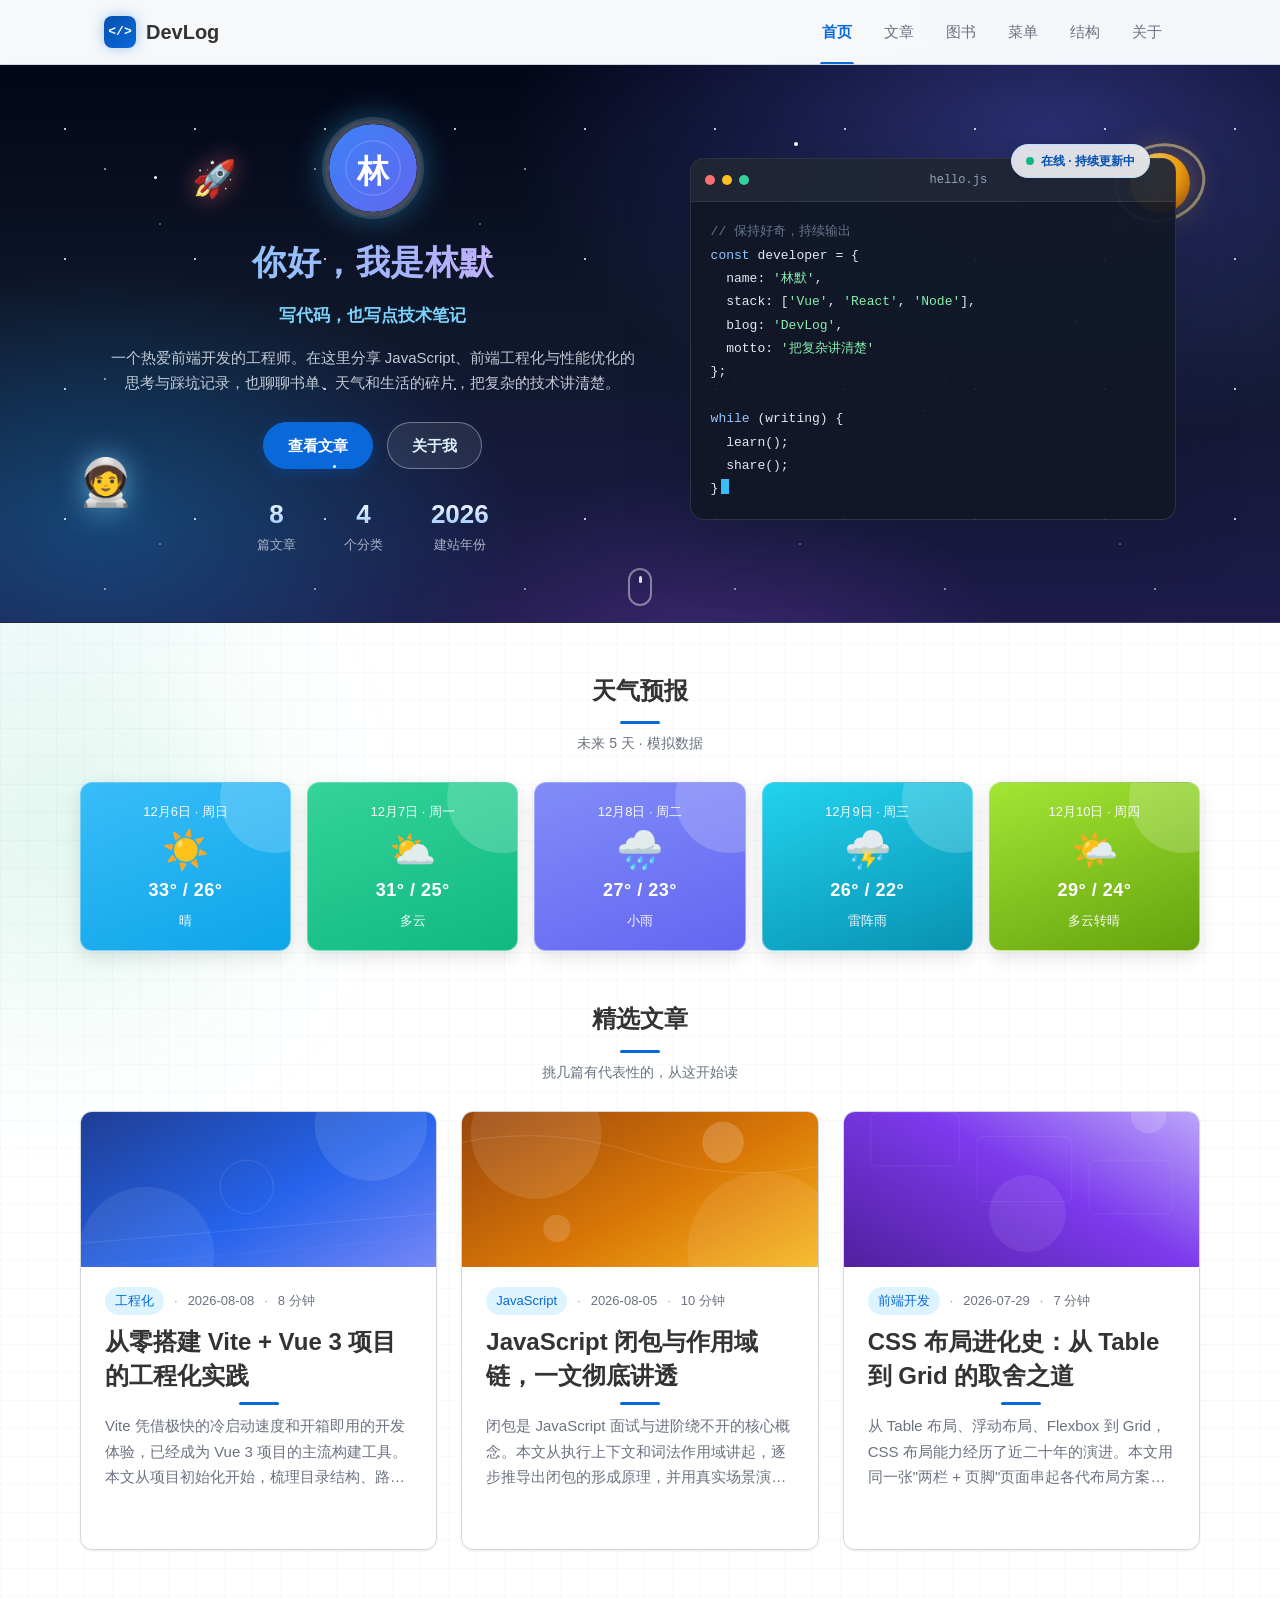
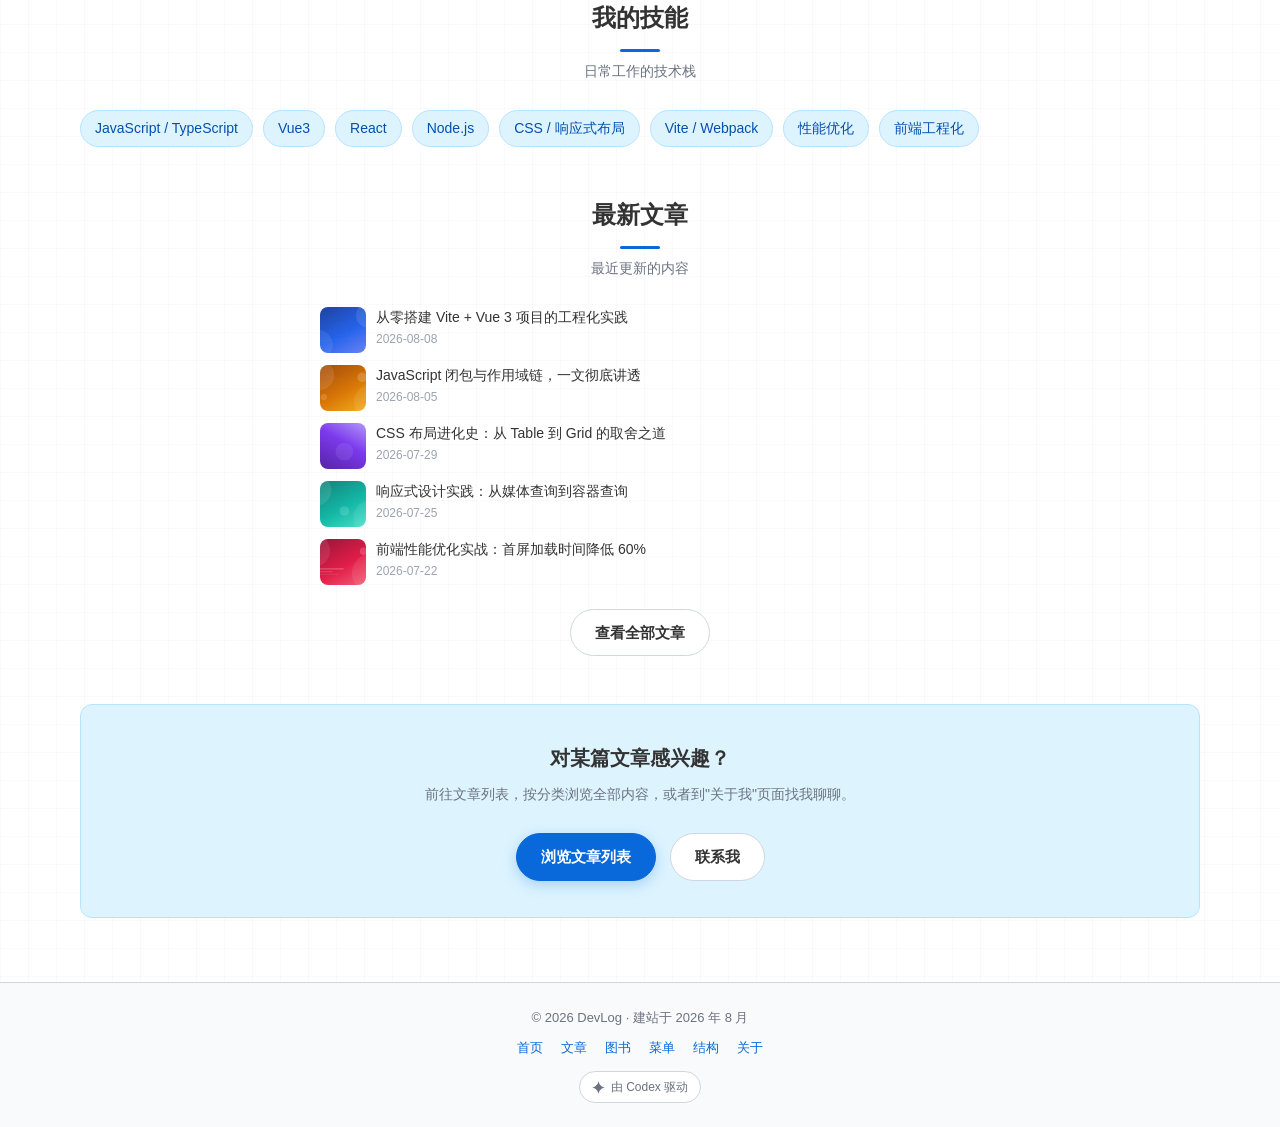
==== index.html @ 8bc0ef76 "feat: Hero 深空航天主题，新增阅读进度条" ====
<!DOCTYPE html>
<html lang="zh-CN">
<head>
  <meta charset="UTF-8">
  <meta name="viewport" content="width=device-width, initial-scale=1.0">
  <meta name="description" content="DevLog 个人技术博客：写代码，也写点技术笔记。">
  <title>DevLog - 个人技术博客</title>
  <link rel="icon" type="image/svg+xml" href="images/favicon.svg">
  <link rel="stylesheet" href="css/style.css">
</head>
<body data-page="home">

  <header class="site-header">
    <div class="container header-inner">
      <a class="logo" href="index.html">
        <span class="logo-mark">&lt;/&gt;</span>
        <span class="logo-name">DevLog</span>
      </a>
      <nav class="main-nav" aria-label="主导航">
        <a href="index.html" class="nav-link active">首页</a>
        <a href="articles.html" class="nav-link">文章</a>
        <a href="books.html" class="nav-link">图书</a>
        <a href="menu.html" class="nav-link">菜单</a>
        <a href="structure.html" class="nav-link">结构</a>
        <a href="about.html" class="nav-link">关于</a>
      </nav>
    </div>
  </header>

  <main>
    <!-- Hero -->
    <section class="hero">
      <div class="hero-space" aria-hidden="true">
        <span class="star s1"></span>
        <span class="star s2"></span>
        <span class="star s3"></span>
        <span class="star s4"></span>
        <span class="star s5"></span>
        <span class="star s6"></span>
        <span class="planet"><i class="planet-ring"></i></span>
        <span class="astro">🧑‍🚀</span>
        <span class="rocket">🚀</span>
      </div>
      <div class="container hero-inner">
        <div class="hero-text">
          <img class="hero-avatar" src="images/avatar.svg" alt="林默的头像">
          <h1>你好，我是林默</h1>
          <p class="hero-lead">写代码，也写点技术笔记</p>
          <p class="hero-desc">一个热爱前端开发的工程师。在这里分享 JavaScript、前端工程化与性能优化的思考与踩坑记录，也聊聊书单、天气和生活的碎片，把复杂的技术讲清楚。</p>
          <div class="hero-actions">
            <a class="btn btn-primary" href="articles.html">查看文章</a>
            <a class="btn btn-ghost" href="about.html">关于我</a>
          </div>
          <div class="hero-stats">
            <div class="hero-stat"><b id="stat-posts">6</b><span>篇文章</span></div>
            <div class="hero-stat"><b id="stat-cats">4</b><span>个分类</span></div>
            <div class="hero-stat"><b>2026</b><span>建站年份</span></div>
          </div>
        </div>
        <div class="hero-visual" aria-hidden="true">
          <div class="code-window">
            <div class="code-window-bar">
              <span class="dot-red"></span>
              <span class="dot-yellow"></span>
              <span class="dot-green"></span>
              <em>hello.js</em>
            </div>
            <pre class="code-window-body"><code><span class="c-comment">// 保持好奇，持续输出</span>
<span class="c-keyword">const</span> developer = {
  name: <span class="c-string">'林默'</span>,
  stack: [<span class="c-string">'Vue'</span>, <span class="c-string">'React'</span>, <span class="c-string">'Node'</span>],
  blog: <span class="c-string">'DevLog'</span>,
  motto: <span class="c-string">'把复杂讲清楚'</span>
};

<span class="c-keyword">while</span> (writing) {
  learn();
  share();
}<span class="cursor"></span></code></pre>
          </div>
          <span class="hero-chip"><i class="pulse-dot"></i>在线 · 持续更新中</span>
        </div>
      </div>
      <a class="hero-scroll" href="#weather" aria-label="向下滚动">
        <span class="mouse"><i></i></span>
      </a>
    </section>

    <div class="container home-main">
      <!-- 天气预报 -->
      <section class="home-section weather-section" id="weather" data-reveal>
        <div class="home-section-head">
          <h2>天气预报</h2>
          <p class="sub">未来 5 天 · 模拟数据</p>
        </div>
        <div id="weather-list" class="weather-grid"></div>
      </section>

      <!-- 精选文章 -->
      <section class="home-section" data-reveal>
        <div class="home-section-head">
          <h2>精选文章</h2>
          <p class="sub">挑几篇有代表性的，从这开始读</p>
        </div>
        <div id="featured-list" class="featured-grid"></div>
      </section>

      <!-- 技能 -->
      <section class="home-section" data-reveal>
        <div class="home-section-head">
          <h2>我的技能</h2>
          <p class="sub">日常工作的技术栈</p>
        </div>
        <div class="skill-tags">
          <span class="skill-tag">JavaScript / TypeScript</span>
          <span class="skill-tag">Vue3</span>
          <span class="skill-tag">React</span>
          <span class="skill-tag">Node.js</span>
          <span class="skill-tag">CSS / 响应式布局</span>
          <span class="skill-tag">Vite / Webpack</span>
          <span class="skill-tag">性能优化</span>
          <span class="skill-tag">前端工程化</span>
        </div>
      </section>

      <!-- 最新文章 -->
      <section class="home-section" data-reveal>
        <div class="home-section-head">
          <h2>最新文章</h2>
          <p class="sub">最近更新的内容</p>
        </div>
        <ul id="latest-list" class="recent-list home-latest"></ul>
        <div class="section-more">
          <a class="btn btn-ghost" href="articles.html">查看全部文章</a>
        </div>
      </section>

      <!-- CTA -->
      <section class="cta-banner" data-reveal>
        <h3>对某篇文章感兴趣？</h3>
        <p>前往文章列表，按分类浏览全部内容，或者到"关于我"页面找我聊聊。</p>
        <div class="hero-actions">
          <a class="btn btn-primary" href="articles.html">浏览文章列表</a>
          <a class="btn btn-ghost" href="about.html">联系我</a>
        </div>
      </section>
    </div>
  </main>

  <footer class="site-footer">
    <div class="container">
      <p class="footer-info">© 2026 DevLog · 建站于 2026 年 8 月</p>
      <p class="footer-links">
        <a href="index.html">首页</a>
        <a href="articles.html">文章</a>
        <a href="books.html">图书</a>
        <a href="menu.html">菜单</a>
        <a href="structure.html">结构</a>
        <a href="about.html">关于</a>
      </p>
      <a class="codex-badge" href="https://openai.com/codex/" target="_blank" rel="noopener" aria-label="由 Codex 驱动">
        <svg viewBox="0 0 24 24" fill="currentColor" aria-hidden="true">
          <path d="M12 0C12.9 6.4 17.6 11.1 24 12 17.6 12.9 12.9 17.6 12 24 11.1 17.6 6.4 12.9 0 12 6.4 11.1 11.1 6.4 12 0Z"/>
        </svg>
        <span>由 Codex 驱动</span>
      </a>
    </div>
  </footer>

  <button id="back-to-top" class="back-to-top" type="button" aria-label="返回顶部" title="返回顶部">
    <svg viewBox="0 0 24 24" aria-hidden="true"><path d="M12 19V5M5 12l7-7 7 7"/></svg>
  </button>

  <script src="js/main.js"></script>
</body>
</html>
---- css/style.css ----
/* ============================================================
   DevLog - 个人技术博客样式表
   风格：简洁、专业、阅读舒适
   配色：白底 #ffffff / 主文字 #333333 / 强调柔和蓝 #0969da（GitHub 风格）
   适配：桌面双栏（7:3），移动端单栏（侧边栏下移）
   ============================================================ */

:root {
  --bg: #ffffff;
  --text: #333333;
  --text-muted: #6b7280;
  --text-light: #9ca3af;
  --accent: #0969da;
  --accent-dark: #0550ae;
  --accent-soft: #ddf4ff;
  --accent-soft-border: #b6e3ff;
  --card-bg: #f9fafb;
  --border: #d0d7de;
  --code-bg: #1f2937;
  --code-text: #e5e7eb;
  --radius: 12px;
  --radius-sm: 8px;
  --header-h: 64px;
  --shadow: 0 1px 3px rgba(17, 24, 39, 0.06), 0 1px 2px rgba(17, 24, 39, 0.04);
  --shadow-hover: 0 10px 24px rgba(17, 24, 39, 0.10);
  --font-stack: -apple-system, BlinkMacSystemFont, "Segoe UI", "PingFang SC",
    "Hiragino Sans GB", "Microsoft YaHei", "Helvetica Neue", Arial, sans-serif;
  --container-w: 1120px;
  --line-height: 1.7;
}

* {
  margin: 0;
  padding: 0;
  box-sizing: border-box;
}

html {
  scroll-behavior: smooth;
  scroll-padding-top: calc(var(--header-h) + 12px);
  -webkit-text-size-adjust: 100%;
}

body {
  padding-top: var(--header-h);
  font-family: var(--font-stack);
  background-color: var(--bg);
  background-image:
    linear-gradient(rgba(148, 163, 184, 0.055) 1px, transparent 1px),
    linear-gradient(90deg, rgba(148, 163, 184, 0.055) 1px, transparent 1px),
    radial-gradient(1100px 520px at 88% -8%, rgba(59, 130, 246, 0.10), transparent 60%),
    radial-gradient(900px 460px at -8% 18%, rgba(14, 165, 233, 0.08), transparent 55%),
    radial-gradient(700px 400px at 50% 110%, rgba(16, 185, 129, 0.06), transparent 60%);
  background-size: 28px 28px, 28px 28px, auto, auto, auto;
  color: var(--text);
  line-height: var(--line-height);
  font-size: 16px;
  -webkit-font-smoothing: antialiased;
}

::selection {
  background: rgba(9, 105, 218, 0.18);
}

img {
  max-width: 100%;
  display: block;
}

a {
  color: var(--accent);
  text-decoration: none;
  transition: color 0.2s ease;
}

a:hover {
  color: var(--accent-dark);
}

.container {
  max-width: var(--container-w);
  margin: 0 auto;
  padding: 0 24px;
}

/* ---------------- 顶部导航 ---------------- */

.site-header {
  position: fixed;
  top: 0;
  left: 0;
  right: 0;
  width: 100%;
  z-index: 50;
  background: rgba(246, 248, 250, 0.92);
  backdrop-filter: blur(8px);
  border-bottom: 1px solid var(--border);
  transition: box-shadow 0.2s ease;
}

.site-header.scrolled {
  box-shadow: 0 2px 10px rgba(17, 24, 39, 0.08);
}

.header-inner {
  display: flex;
  align-items: center;
  justify-content: space-between;
  height: 64px;
}

.logo {
  display: inline-flex;
  align-items: center;
  gap: 10px;
  color: var(--text);
  font-weight: 700;
  font-size: 20px;
}

.logo:hover {
  color: var(--text);
}

.logo-mark {
  display: inline-flex;
  align-items: center;
  justify-content: center;
  width: 32px;
  height: 32px;
  border-radius: 8px;
  background: linear-gradient(135deg, #0550ae, var(--accent));
  box-shadow: 0 0 14px rgba(9, 105, 218, 0.35);
  color: #fff;
  font-family: ui-monospace, SFMono-Regular, Consolas, monospace;
  font-size: 13px;
}

.main-nav {
  display: flex;
  align-self: stretch;
  align-items: stretch;
  gap: 4px;
}

.nav-link {
  position: relative;
  display: inline-flex;
  align-items: center;
  padding: 0 14px;
  color: var(--text-muted);
  font-size: 15px;
  font-weight: 500;
}

.nav-link::after {
  content: "";
  position: absolute;
  left: 12px;
  right: 12px;
  bottom: 0;
  height: 2px;
  border-radius: 2px 2px 0 0;
  background: transparent;
  transform: scaleX(0);
  transition: transform 0.25s ease, background 0.2s ease;
}

.nav-link:hover {
  color: var(--accent);
}

.nav-link:hover::after {
  background: var(--accent-soft-border);
  transform: scaleX(1);
}

.nav-link.active {
  color: var(--accent);
  font-weight: 600;
}

.nav-link.active::after {
  background: var(--accent);
  transform: scaleX(1);
}

/* ---------------- 页面主体：双栏布局 ---------------- */

.page-layout {
  display: grid;
  grid-template-columns: minmax(0, 7fr) minmax(0, 3fr);
  gap: 36px;
  padding-top: 36px;
  padding-bottom: 64px;
  align-items: start;
}

.content-main {
  min-width: 0;
}

.sidebar {
  display: flex;
  flex-direction: column;
  gap: 20px;
  position: sticky;
  top: 88px;
}

.page-heading {
  margin-bottom: 24px;
}

.page-heading h1 {
  font-size: 28px;
  font-weight: 700;
  letter-spacing: 0.5px;
}

.page-subtitle {
  margin-top: 6px;
  color: var(--text-muted);
  font-size: 15px;
}

/* ---------------- 文章卡片 ---------------- */

.post-list {
  display: grid;
  grid-template-columns: repeat(2, minmax(0, 1fr));
  gap: 24px;
  align-items: stretch;
}

.post-card {
  position: relative;
  display: flex;
  flex-direction: column;
  background: var(--card-bg);
  border: 1px solid var(--border);
  border-radius: var(--radius);
  overflow: hidden;
  box-shadow: var(--shadow);
  transition: transform 0.3s ease, box-shadow 0.3s ease, border-color 0.3s ease;
}

.post-card:hover {
  transform: translateY(-5px);
  box-shadow: var(--shadow-hover);
  border-color: var(--accent-soft-border);
}

.card-cover {
  display: block;
  aspect-ratio: 16 / 7;
  overflow: hidden;
  background: var(--accent-soft);
}

.card-cover img {
  width: 100%;
  height: 100%;
  object-fit: cover;
  transition: transform 0.35s ease;
}

.post-card:hover .card-cover img {
  transform: scale(1.03);
}

.card-body {
  flex: 1;
  padding: 20px 24px 24px;
}

.card-meta {
  display: flex;
  align-items: center;
  flex-wrap: wrap;
  gap: 10px;
  margin-bottom: 10px;
  font-size: 13px;
  color: var(--text-muted);
}

.tag {
  display: inline-block;
  padding: 3px 10px;
  border-radius: 999px;
  background: var(--accent-soft);
  color: var(--accent);
  font-size: 13px;
  font-weight: 500;
  transition: background 0.2s ease;
}

a.tag:hover {
  background: var(--accent-soft-border);
  color: var(--accent-dark);
}

.card-meta time::before {
  content: "·";
  margin-right: 10px;
  color: var(--text-light);
}

.card-meta .read-time::before {
  content: "·";
  margin-right: 10px;
  color: var(--text-light);
}

.card-title {
  font-size: 20px;
  font-weight: 700;
  line-height: 1.4;
  margin-bottom: 8px;
}

.card-title a {
  color: var(--text);
}

.card-title a:hover {
  color: var(--accent);
}

.card-summary {
  color: var(--text-muted);
  font-size: 15px;
  line-height: 1.7;
  display: -webkit-box;
  -webkit-line-clamp: 3;
  -webkit-box-orient: vertical;
  overflow: hidden;
}

.card-more {
  display: inline-block;
  margin-top: 12px;
  font-size: 13px;
  font-weight: 600;
  color: var(--accent);
  opacity: 0;
  transform: translateY(4px);
  transition: opacity 0.25s ease, transform 0.25s ease;
}

.post-card:hover .card-more {
  opacity: 1;
  transform: none;
}

.list-empty {
  padding: 48px 24px;
  text-align: center;
  color: var(--text-muted);
  background: var(--card-bg);
  border: 1px dashed var(--border);
  border-radius: var(--radius);
}

/* ---------------- 侧边栏组件 ---------------- */

.widget {
  background: var(--card-bg);
  border: 1px solid var(--border);
  border-radius: var(--radius);
  padding: 20px;
}

.widget-title {
  font-size: 15px;
  font-weight: 700;
  margin-bottom: 14px;
  padding-bottom: 10px;
  border-bottom: 1px solid var(--border);
}

.profile-card {
  text-align: center;
}

.avatar {
  width: 76px;
  height: 76px;
  margin: 0 auto 12px;
  border-radius: 50%;
  border: 3px solid #fff;
  box-shadow: 0 0 0 3px #fff, 0 0 18px rgba(9, 105, 218, 0.35);
}

.profile-name {
  font-size: 17px;
  font-weight: 700;
}

.profile-bio {
  margin-top: 6px;
  font-size: 13px;
  color: var(--text-muted);
  line-height: 1.6;
}

.profile-links {
  margin-top: 14px;
  display: flex;
  justify-content: center;
  gap: 14px;
  font-size: 13px;
  font-weight: 500;
}

.category-list {
  list-style: none;
  display: flex;
  flex-direction: column;
  gap: 2px;
}

.category-list li a {
  display: flex;
  align-items: center;
  justify-content: space-between;
  padding: 7px 10px;
  border-radius: var(--radius-sm);
  color: var(--text-muted);
  font-size: 14px;
  transition: background 0.15s ease, color 0.15s ease;
}

.category-list li a:hover {
  background: #fff;
  color: var(--accent);
}

.category-list li a.active {
  background: var(--accent-soft);
  color: var(--accent);
  font-weight: 600;
}

.category-list .count {
  font-size: 12px;
  color: var(--text-light);
  background: #fff;
  border-radius: 999px;
  padding: 1px 8px;
}

.recent-list {
  list-style: none;
  display: flex;
  flex-direction: column;
  gap: 12px;
}

.recent-list a {
  display: flex;
  gap: 10px;
  align-items: flex-start;
  color: var(--text);
  font-size: 14px;
  line-height: 1.5;
}

.recent-list a:hover {
  color: var(--accent);
}

.recent-thumb {
  flex: none;
  width: 46px;
  height: 46px;
  border-radius: var(--radius-sm);
  object-fit: cover;
}

.recent-title {
  display: -webkit-box;
  -webkit-line-clamp: 2;
  -webkit-box-orient: vertical;
  overflow: hidden;
}

.recent-date {
  display: block;
  margin-top: 2px;
  font-size: 12px;
  color: var(--text-light);
}

/* ---------------- 文章详情页 ---------------- */

.article-card {
  background: var(--card-bg);
  border: 1px solid var(--border);
  border-radius: var(--radius);
  padding: 32px 36px 28px;
  box-shadow: var(--shadow);
}

.article-header {
  margin-bottom: 24px;
}

.article-header h1 {
  font-size: 28px;
  font-weight: 700;
  line-height: 1.35;
  margin: 14px 0 12px;
}

.article-meta {
  display: flex;
  align-items: center;
  flex-wrap: wrap;
  gap: 12px;
  color: var(--text-muted);
  font-size: 14px;
}

.author-line {
  display: inline-flex;
  align-items: center;
  gap: 8px;
}

.author-line img {
  width: 26px;
  height: 26px;
  border-radius: 50%;
}

.article-meta time::before,
.read-time::before {
  content: "·";
  margin-right: 12px;
  color: var(--text-light);
}

.article-cover {
  aspect-ratio: 16 / 8;
  border-radius: var(--radius-sm);
  overflow: hidden;
  margin-bottom: 24px;
}

.article-cover img {
  width: 100%;
  height: 100%;
  object-fit: cover;
}

.article-body {
  font-size: 16px;
  line-height: var(--line-height);
}

.article-body h2 {
  font-size: 21px;
  font-weight: 700;
  margin: 32px 0 14px;
  padding-left: 12px;
  border-left: 4px solid var(--accent);
  line-height: 1.4;
}

.article-body h3 {
  font-size: 18px;
  font-weight: 700;
  margin: 26px 0 12px;
}

.article-body p {
  margin: 14px 0;
  color: #3f3f46;
}

.article-body ul,
.article-body ol {
  margin: 14px 0 14px 24px;
}

.article-body li {
  margin: 6px 0;
}

.article-body blockquote {
  margin: 20px 0;
  padding: 14px 18px;
  border-left: 4px solid var(--accent);
  background: var(--accent-soft);
  color: #374151;
  border-radius: 0 var(--radius-sm) var(--radius-sm) 0;
}

.article-body blockquote p {
  margin: 0;
}

.article-body strong {
  font-weight: 700;
}

.article-body a {
  border-bottom: 1px dashed var(--accent);
}

/* 项目结构页：目录树与表格 */

.doc-tree {
  list-style: none;
  font-family: ui-monospace, SFMono-Regular, Consolas, "Courier New", monospace;
  font-size: 14px;
  line-height: 1.9;
  margin: 16px 0;
  padding: 18px 20px;
  background: #fff;
  border: 1px solid var(--border);
  border-radius: var(--radius-sm);
  overflow-x: auto;
}

.doc-tree ul {
  list-style: none;
  margin: 0 0 0 18px;
  padding: 0 0 0 16px;
  border-left: 1px dashed var(--border);
}

.doc-tree li {
  padding: 2px 0;
  white-space: nowrap;
}

.doc-tree .tree-icon {
  margin-right: 6px;
}

.doc-tree .note {
  color: var(--text-light);
  font-size: 12px;
  margin-left: 8px;
  font-family: var(--font-stack);
  white-space: normal;
}

.doc-table {
  width: 100%;
  border-collapse: collapse;
  margin: 14px 0 24px;
  font-size: 14px;
}

.doc-table th {
  text-align: left;
  padding: 8px 12px;
  background: var(--accent-soft);
  color: var(--accent-dark);
  font-weight: 600;
  border: 1px solid var(--border);
}

.doc-table td {
  padding: 8px 12px;
  border: 1px solid var(--border);
  vertical-align: top;
  color: #3f3f46;
}

.doc-table tr:nth-child(even) td {
  background: var(--card-bg);
}

.doc-table code {
  font-family: ui-monospace, SFMono-Regular, Consolas, monospace;
  background: #f3f4f6;
  padding: 1px 6px;
  border-radius: 4px;
  font-size: 13px;
}

/* 代码块 */

.code-block {
  margin: 20px 0;
  border-radius: var(--radius-sm);
  overflow: hidden;
  background: var(--code-bg);
  box-shadow: var(--shadow);
}

.code-header {
  display: flex;
  align-items: center;
  justify-content: space-between;
  padding: 8px 14px;
  background: #111827;
  border-bottom: 1px solid #374151;
  font-size: 12px;
  color: #9ca3af;
}

.code-lang {
  font-family: ui-monospace, SFMono-Regular, Consolas, monospace;
  text-transform: uppercase;
  letter-spacing: 0.5px;
}

.copy-btn {
  border: 1px solid #4b5563;
  background: transparent;
  color: #d1d5db;
  border-radius: 6px;
  padding: 3px 10px;
  font-size: 12px;
  cursor: pointer;
  transition: background 0.15s ease, color 0.15s ease;
}

.copy-btn:hover {
  background: #374151;
  color: #fff;
}

.copy-btn.copied {
  border-color: #10b981;
  color: #10b981;
}

.code-block pre {
  padding: 16px 18px;
  overflow-x: auto;
  font-size: 14px;
  line-height: 1.6;
}

.code-block code {
  font-family: ui-monospace, SFMono-Regular, Consolas, "Courier New", monospace;
  color: var(--code-text);
  white-space: pre;
}

.content-img {
  margin: 24px 0;
}

.content-img img {
  border-radius: var(--radius-sm);
  border: 1px solid var(--border);
}

.content-img figcaption {
  margin-top: 8px;
  text-align: center;
  font-size: 13px;
  color: var(--text-muted);
}

/* 上一篇 / 下一篇 */

.post-nav {
  margin-top: 28px;
  display: grid;
  grid-template-columns: 1fr 1fr;
  gap: 16px;
}

.post-nav a {
  background: var(--card-bg);
  border: 1px solid var(--border);
  border-radius: var(--radius);
  padding: 14px 18px;
  transition: border-color 0.2s ease, box-shadow 0.2s ease;
}

.post-nav a:hover {
  border-color: var(--accent);
  box-shadow: var(--shadow);
}

.post-nav .nav-label {
  display: block;
  font-size: 12px;
  color: var(--text-light);
  margin-bottom: 4px;
}

.post-nav .nav-title {
  font-size: 14px;
  font-weight: 600;
  color: var(--text);
  line-height: 1.4;
}

.post-nav a:hover .nav-title {
  color: var(--accent);
}

.post-nav .next {
  text-align: right;
}

.article-error {
  text-align: center;
  padding: 80px 20px;
}

.article-error h1 {
  font-size: 26px;
  margin-bottom: 12px;
}

/* ---------------- 关于我 ---------------- */

.about-page {
  padding-top: 40px;
  padding-bottom: 64px;
}

.about-card {
  max-width: 760px;
  margin: 0 auto;
  background: var(--card-bg);
  border: 1px solid var(--border);
  border-radius: var(--radius);
  padding: 44px 48px;
  box-shadow: var(--shadow);
  text-align: center;
}

.about-avatar {
  width: 120px;
  height: 120px;
  margin: 0 auto 18px;
  border-radius: 50%;
  border: 4px solid #fff;
  box-shadow: var(--shadow);
}

.about-name {
  font-size: 28px;
  font-weight: 700;
}

.about-en {
  font-size: 16px;
  color: var(--text-muted);
  font-weight: 400;
}

.about-role {
  margin-top: 6px;
  color: var(--accent);
  font-size: 15px;
  font-weight: 500;
}

.about-intro {
  margin-top: 26px;
  text-align: left;
  color: #3f3f46;
}

.about-intro p {
  margin: 14px 0;
}

.about-section {
  margin-top: 32px;
  text-align: left;
}

.about-section h2 {
  font-size: 18px;
  font-weight: 700;
  margin-bottom: 14px;
  padding-bottom: 10px;
  border-bottom: 1px solid var(--border);
}

.skill-tags {
  display: flex;
  flex-wrap: wrap;
  gap: 10px;
}

.skill-tag {
  display: inline-block;
  padding: 6px 14px;
  border-radius: 999px;
  background: var(--accent-soft);
  border: 1px solid var(--accent-soft-border);
  color: var(--accent-dark);
  font-size: 14px;
  font-weight: 500;
}

.contact-list {
  list-style: none;
  display: grid;
  grid-template-columns: 1fr 1fr;
  gap: 10px;
}

.contact-list li {
  display: flex;
  align-items: center;
  gap: 10px;
  padding: 10px 14px;
  background: #fff;
  border: 1px solid var(--border);
  border-radius: var(--radius-sm);
  font-size: 14px;
}

.contact-list a {
  color: var(--text);
  word-break: break-all;
}

.contact-list a:hover {
  color: var(--accent);
}

.contact-icon {
  flex: none;
  font-size: 16px;
}

.contact-icon svg {
  display: block;
}

/* ---------------- 页脚 ---------------- */

.site-footer {
  border-top: 1px solid var(--border);
  background: var(--card-bg);
  padding: 24px 0;
  text-align: center;
  color: var(--text-muted);
  font-size: 13px;
}

.site-footer .container {
  display: flex;
  flex-direction: column;
  gap: 8px;
}

.footer-info {
  font-weight: 500;
}

.footer-links {
  display: flex;
  justify-content: center;
  gap: 18px;
}

.codex-badge {
  display: inline-flex;
  align-items: center;
  justify-content: center;
  gap: 6px;
  margin: 4px auto 0;
  padding: 5px 12px;
  border-radius: 999px;
  border: 1px solid var(--border);
  background: #fff;
  color: var(--text-muted);
  font-size: 12px;
  font-weight: 500;
  transition: border-color 0.2s ease, color 0.2s ease, box-shadow 0.2s ease;
}

.codex-badge svg {
  width: 13px;
  height: 13px;
  flex: none;
}

.codex-badge:hover {
  color: var(--accent);
  border-color: var(--accent-soft-border);
  box-shadow: var(--shadow);
}

/* ---------------- 返回顶部按钮 ---------------- */

.back-to-top {
  position: fixed;
  right: 28px;
  bottom: 28px;
  z-index: 60;
  width: 44px;
  height: 44px;
  border: none;
  border-radius: 50%;
  background: var(--accent);
  color: #fff;
  box-shadow: 0 4px 14px rgba(9, 105, 218, 0.35);
  cursor: pointer;
  display: inline-flex;
  align-items: center;
  justify-content: center;
  opacity: 0;
  visibility: hidden;
  transform: translateY(8px);
  transition: opacity 0.25s ease, transform 0.25s ease, background 0.2s ease, visibility 0.25s;
}

.back-to-top svg {
  width: 20px;
  height: 20px;
  fill: none;
  stroke: #fff;
  stroke-width: 2.2;
  stroke-linecap: round;
  stroke-linejoin: round;
}

.back-to-top:hover {
  background: var(--accent-dark);
}

.back-to-top.visible {
  opacity: 1;
  visibility: visible;
  transform: translateY(0);
}

.back-to-top.visible:hover {
  transform: translateY(-2px);
}

.back-to-top:focus-visible {
  outline: 3px solid var(--accent-soft-border);
  outline-offset: 2px;
}

/* ---------------- 首页（落地页） ---------------- */

.hero {
  position: relative;
  text-align: center;
  padding: 56px 0 64px;
  color: #fff;
  background-image:
    radial-gradient(rgba(255, 255, 255, 0.75) 1px, transparent 1.5px),
    radial-gradient(rgba(255, 255, 255, 0.5) 1px, transparent 1.5px),
    radial-gradient(rgba(255, 255, 255, 0.3) 1px, transparent 1.5px),
    radial-gradient(900px 520px at 82% 12%, rgba(99, 102, 241, 0.4), transparent 60%),
    radial-gradient(760px 460px at 8% 82%, rgba(14, 165, 233, 0.32), transparent 55%),
    radial-gradient(520px 340px at 55% 110%, rgba(168, 85, 247, 0.22), transparent 60%),
    linear-gradient(180deg, #020617 0%, #0f172a 46%, #1e1b4b 100%);
  background-size: 130px 130px, 210px 210px, 320px 320px, auto, auto, auto, auto;
  border-bottom: 1px solid rgba(148, 163, 184, 0.2);
}

.hero-avatar {
  width: 96px;
  height: 96px;
  margin: 0 auto 18px;
  border-radius: 50%;
  border: 4px solid rgba(255, 255, 255, 0.25);
  box-shadow: 0 0 0 3px rgba(255, 255, 255, 0.12), 0 0 34px rgba(56, 189, 248, 0.45);
}

.hero h1 {
  font-size: 34px;
  font-weight: 700;
  letter-spacing: 0.5px;
}

@supports (background-clip: text) {
  .hero h1 {
    background: linear-gradient(90deg, #7dd3fc, #a5b4fc 55%, #f0abfc);
    -webkit-background-clip: text;
    background-clip: text;
    color: transparent;
  }
}

.hero-lead {
  margin-top: 10px;
  font-size: 17px;
  font-weight: 600;
  color: #7dd3fc;
}

.hero-desc {
  max-width: 560px;
  margin: 14px auto 0;
  color: rgba(226, 232, 240, 0.85);
  font-size: 15px;
}

.hero-actions {
  margin-top: 26px;
  display: flex;
  justify-content: center;
  gap: 14px;
  flex-wrap: wrap;
}

.btn {
  display: inline-flex;
  align-items: center;
  justify-content: center;
  gap: 6px;
  padding: 10px 24px;
  border-radius: 999px;
  font-size: 15px;
  font-weight: 600;
  cursor: pointer;
  transition: background 0.2s ease, color 0.2s ease, border-color 0.2s ease,
    transform 0.2s ease, box-shadow 0.2s ease;
}

.btn-primary {
  background: var(--accent);
  color: #fff;
  border: 1px solid var(--accent);
  box-shadow: 0 4px 14px rgba(9, 105, 218, 0.25);
}

.btn-primary:hover {
  background: var(--accent-dark);
  border-color: var(--accent-dark);
  color: #fff;
  transform: translateY(-1px);
  box-shadow: 0 6px 16px rgba(9, 105, 218, 0.25);
}

.btn-ghost {
  background: #fff;
  color: var(--text);
  border: 1px solid var(--border);
}

.btn-ghost:hover {
  color: var(--accent);
  border-color: var(--accent);
  background: var(--accent-soft);
}

.hero .btn-ghost {
  color: #e0f2fe;
  background: rgba(255, 255, 255, 0.08);
  border-color: rgba(255, 255, 255, 0.35);
}

.hero .btn-ghost:hover {
  color: #fff;
  background: rgba(255, 255, 255, 0.16);
  border-color: rgba(255, 255, 255, 0.7);
}

.hero-stats {
  margin-top: 30px;
  display: flex;
  justify-content: center;
  gap: 48px;
}

.hero-stat b {
  display: block;
  font-size: 26px;
  font-weight: 700;
  color: var(--accent-dark);
  line-height: 1.2;
}

.hero-stat span {
  font-size: 13px;
  color: rgba(203, 213, 225, 0.8);
}

.hero-space {
  position: absolute;
  inset: 0;
  pointer-events: none;
  overflow: hidden;
}

.star {
  position: absolute;
  width: 3px;
  height: 3px;
  border-radius: 50%;
  background: #fff;
  animation: twinkle 2.4s ease-in-out infinite;
}

.s1 {
  top: 20%;
  left: 12%;
}

.s2 {
  top: 34%;
  left: 38%;
  width: 2px;
  height: 2px;
  animation-delay: 0.8s;
}

.s3 {
  top: 14%;
  left: 62%;
  width: 4px;
  height: 4px;
  animation-delay: 1.2s;
}

.s4 {
  top: 46%;
  left: 84%;
  width: 2px;
  height: 2px;
  animation-delay: 0.4s;
}

.s5 {
  top: 72%;
  left: 26%;
  animation-delay: 1.6s;
}

.s6 {
  top: 62%;
  left: 72%;
  width: 2px;
  height: 2px;
  animation-delay: 2s;
}

@keyframes twinkle {
  0%,
  100% {
    opacity: 0.2;
    transform: scale(0.8);
  }
  50% {
    opacity: 1;
    transform: scale(1.3);
  }
}

.planet {
  position: absolute;
  right: 7%;
  top: 16%;
  width: 60px;
  height: 60px;
  border-radius: 50%;
  background: radial-gradient(circle at 32% 30%, #fde68a, #f59e0b 55%, #92400e);
  box-shadow: 0 0 34px rgba(251, 191, 36, 0.4);
  animation: planetFloat 12s ease-in-out infinite alternate;
}

.planet-ring {
  position: absolute;
  inset: -9px -16px;
  border-radius: 50%;
  border: 3px solid rgba(253, 230, 138, 0.5);
  transform: rotate(-18deg);
}

@keyframes planetFloat {
  from {
    transform: translateY(0);
  }
  to {
    transform: translateY(-14px);
  }
}

.astro {
  position: absolute;
  left: 6%;
  bottom: 18%;
  font-size: 46px;
  filter: drop-shadow(0 0 14px rgba(125, 211, 252, 0.6));
  animation: astroFloat 9s ease-in-out infinite alternate;
}

.rocket {
  position: absolute;
  left: 15%;
  top: 15%;
  font-size: 36px;
  filter: drop-shadow(0 0 12px rgba(248, 113, 113, 0.55));
  animation: rocketFloat 7s ease-in-out infinite alternate;
}

@keyframes astroFloat {
  from {
    transform: translateY(0) rotate(-4deg);
  }
  to {
    transform: translateY(-16px) rotate(5deg);
  }
}

@keyframes rocketFloat {
  from {
    transform: translateY(0) rotate(12deg);
  }
  to {
    transform: translateY(-12px) rotate(18deg);
  }
}

.hero-scroll {
  position: absolute;
  left: 50%;
  bottom: 16px;
  transform: translateX(-50%);
  opacity: 0.85;
}

.mouse {
  display: flex;
  justify-content: center;
  padding-top: 6px;
  width: 24px;
  height: 38px;
  border: 2px solid rgba(255, 255, 255, 0.5);
  border-radius: 12px;
}

.mouse i {
  width: 3px;
  height: 7px;
  border-radius: 2px;
  background: #fff;
  animation: wheel 1.6s ease-in-out infinite;
}

@keyframes wheel {
  0% {
    opacity: 1;
    transform: translateY(0);
  }
  100% {
    opacity: 0;
    transform: translateY(10px);
  }
}

.hero-inner {
  display: grid;
  grid-template-columns: 1.05fr 0.95fr;
  gap: 48px;
  align-items: center;
}

.hero-visual {
  position: relative;
}

.code-window {
  text-align: left;
  background: rgba(17, 24, 39, 0.94);
  border: 1px solid rgba(255, 255, 255, 0.12);
  border-radius: 14px;
  box-shadow: 0 24px 60px rgba(15, 23, 42, 0.35);
  overflow: hidden;
  animation: codeFloat 7s ease-in-out infinite alternate;
}

@keyframes codeFloat {
  from {
    transform: translateY(0);
  }
  to {
    transform: translateY(-10px);
  }
}

.code-window-bar {
  display: flex;
  align-items: center;
  gap: 7px;
  padding: 11px 14px;
  background: rgba(255, 255, 255, 0.06);
  border-bottom: 1px solid rgba(255, 255, 255, 0.08);
}

.code-window-bar span {
  width: 10px;
  height: 10px;
  border-radius: 50%;
}

.code-window-bar .dot-red {
  background: #f87171;
}

.code-window-bar .dot-yellow {
  background: #fbbf24;
}

.code-window-bar .dot-green {
  background: #34d399;
}

.code-window-bar em {
  margin: 0 auto;
  font-style: normal;
  font-size: 12px;
  color: #94a3b8;
  font-family: ui-monospace, Consolas, monospace;
}

.code-window-body {
  margin: 0;
  padding: 18px 20px;
  font-family: ui-monospace, SFMono-Regular, Consolas, monospace;
  font-size: 13px;
  line-height: 1.8;
  color: #e2e8f0;
  overflow-x: auto;
}

.c-keyword {
  color: #93c5fd;
}

.c-string {
  color: #86efac;
}

.c-comment {
  color: #64748b;
}

.cursor {
  display: inline-block;
  width: 8px;
  height: 15px;
  margin-left: 3px;
  background: #38bdf8;
  vertical-align: -2px;
  animation: cursorBlink 1s steps(1) infinite;
}

@keyframes cursorBlink {
  50% {
    opacity: 0;
  }
}

.hero-chip {
  position: absolute;
  top: -14px;
  right: 26px;
  display: inline-flex;
  align-items: center;
  gap: 7px;
  padding: 6px 14px;
  border-radius: 999px;
  font-size: 12px;
  font-weight: 600;
  color: var(--accent-dark);
  background: rgba(255, 255, 255, 0.85);
  border: 1px solid var(--accent-soft-border);
  box-shadow: 0 8px 20px rgba(15, 23, 42, 0.12);
  backdrop-filter: blur(8px);
}

.pulse-dot {
  width: 8px;
  height: 8px;
  border-radius: 50%;
  background: #10b981;
  animation: pulse 2s ease-in-out infinite;
}

@keyframes pulse {
  0% {
    box-shadow: 0 0 0 0 rgba(16, 185, 129, 0.5);
  }
  70% {
    box-shadow: 0 0 0 8px rgba(16, 185, 129, 0);
  }
  100% {
    box-shadow: 0 0 0 0 rgba(16, 185, 129, 0);
  }
}

.home-main {
  padding: 48px 0 64px;
}

.home-section {
  margin-bottom: 48px;
}

.home-section-head {
  text-align: center;
  margin-bottom: 26px;
}

.home-section h2 {
  font-size: 24px;
  font-weight: 700;
}

.home-section h2::after {
  content: "";
  display: block;
  width: 40px;
  height: 3px;
  border-radius: 2px;
  background: var(--accent);
  margin: 10px auto 0;
}

.home-section .sub {
  margin-top: 8px;
  color: var(--text-muted);
  font-size: 14px;
}

.featured-grid {
  display: grid;
  grid-template-columns: repeat(3, minmax(0, 1fr));
  gap: 24px;
}

.home-latest {
  max-width: 640px;
  margin: 0 auto;
}

.section-more {
  margin-top: 24px;
  text-align: center;
}

.cta-banner {
  background: var(--accent-soft);
  border: 1px solid var(--accent-soft-border);
  border-radius: var(--radius);
  padding: 36px 28px;
  text-align: center;
}

.cta-banner h3 {
  font-size: 20px;
  font-weight: 700;
}

.cta-banner p {
  margin-top: 8px;
  color: var(--text-muted);
  font-size: 14px;
}

/* ---------------- 图书列表页 ---------------- */

.title-bar {
  text-align: center;
  padding: 44px 0 36px;
  background: linear-gradient(180deg, #f8fbff 0%, #ffffff 100%);
  border-bottom: 1px solid var(--border);
}

.title-bar h1 {
  font-size: 34px;
  font-weight: 700;
  letter-spacing: 1px;
}

.title-bar .title-bar-sub {
  margin-top: 10px;
  color: var(--text-muted);
  font-size: 15px;
}

.books-main {
  padding: 32px 0 64px;
}

.book-search-box {
  position: relative;
  width: 100%;
  max-width: 420px;
  margin: 0 auto 28px;
}

.book-search-box .search-icon {
  position: absolute;
  left: 16px;
  top: 50%;
  transform: translateY(-50%);
  font-size: 15px;
  color: var(--text-light);
  pointer-events: none;
}

.book-search {
  width: 100%;
  padding: 11px 18px 11px 40px;
  font-size: 14px;
  color: var(--text);
  border: 1px solid var(--border);
  border-radius: 999px;
  background: #fff;
  outline: none;
  transition: border-color 0.2s ease, box-shadow 0.2s ease;
}

.book-search::placeholder {
  color: var(--text-light);
}

.book-search:focus {
  border-color: var(--accent);
  box-shadow: 0 0 0 3px var(--accent-soft);
}

.book-grid {
  display: grid;
  grid-template-columns: repeat(3, minmax(0, 1fr));
  gap: 24px;
}

.book-card {
  position: relative;
  display: flex;
  flex-direction: column;
  background: var(--card-bg);
  border: 1px solid var(--border);
  border-radius: var(--radius);
  overflow: hidden;
  box-shadow: 0 2px 8px rgba(17, 24, 39, 0.08);
  transition: transform 0.3s ease, box-shadow 0.3s ease, border-color 0.3s ease;
}

.book-card:hover {
  transform: translateY(-5px);
  box-shadow: var(--shadow-hover);
  border-color: var(--accent-soft-border);
}

.book-cover {
  height: 96px;
  display: flex;
  align-items: center;
  justify-content: center;
}

.book-cover-1 {
  background: linear-gradient(135deg, #ddf4ff, #b6e3ff);
}

.book-cover-2 {
  background: linear-gradient(135deg, #ecfdf5, #a7f3d0);
}

.book-cover-3 {
  background: linear-gradient(135deg, #fef3c7, #fde68a);
}

.book-cover-4 {
  background: linear-gradient(135deg, #fce7f3, #fbcfe8);
}

.book-cover-5 {
  background: linear-gradient(135deg, #ede9fe, #ddd6fe);
}

.book-emoji {
  font-size: 44px;
  line-height: 1;
}

.book-body {
  flex: 1;
  display: flex;
  flex-direction: column;
  padding: 18px 20px 20px;
}

.book-title {
  font-size: 16px;
  font-weight: 700;
  line-height: 1.45;
}

.book-author {
  margin-top: 6px;
  font-size: 13px;
  color: var(--text-muted);
}

.book-desc {
  margin-top: 10px;
  font-size: 14px;
  color: #3f3f46;
  line-height: 1.7;
  display: -webkit-box;
  -webkit-line-clamp: 2;
  -webkit-box-orient: vertical;
  overflow: hidden;
}

.book-footer {
  margin-top: auto;
  padding-top: 14px;
  display: flex;
  justify-content: flex-end;
}

.fav-btn {
  display: inline-flex;
  align-items: center;
  gap: 6px;
  padding: 7px 16px;
  font-size: 13px;
  font-weight: 600;
  color: var(--accent);
  background: #fff;
  border: 1px solid var(--accent-soft-border);
  border-radius: 999px;
  cursor: pointer;
  transition: color 0.2s ease, background 0.2s ease, border-color 0.2s ease;
}

.fav-btn:hover {
  background: var(--accent-soft);
  border-color: var(--accent);
}

.fav-btn.faved {
  color: #dc2626;
  border-color: #fecaca;
  background: #fef2f2;
}

.fav-btn.faved:hover {
  background: #fee2e2;
  border-color: #dc2626;
}

/* ---------------- 在线点菜单 ---------------- */

.menu-main {
  padding: 32px 0 64px;
}

.dish-grid {
  display: grid;
  grid-template-columns: repeat(3, minmax(0, 1fr));
  gap: 24px;
}

.dish-card {
  position: relative;
  display: flex;
  flex-direction: column;
  background: var(--card-bg);
  border: 1px solid var(--border);
  border-radius: var(--radius);
  overflow: hidden;
  box-shadow: var(--shadow);
  transition: transform 0.3s ease, box-shadow 0.3s ease, border-color 0.3s ease;
}

.dish-card:hover {
  transform: translateY(-5px);
  box-shadow: var(--shadow-hover);
  border-color: var(--accent-soft-border);
}

.dish-img {
  width: 200px;
  height: 150px;
  margin: 16px auto 0;
  border-radius: var(--radius-sm);
  object-fit: cover;
}

.dish-body {
  flex: 1;
  display: flex;
  flex-direction: column;
  padding: 16px 18px 18px;
}

.dish-name {
  font-size: 16px;
  font-weight: 700;
}

.dish-desc {
  margin-top: 6px;
  font-size: 13px;
  color: var(--text-muted);
  line-height: 1.6;
  display: -webkit-box;
  -webkit-line-clamp: 2;
  -webkit-box-orient: vertical;
  overflow: hidden;
}

.dish-footer {
  margin-top: auto;
  padding-top: 12px;
  display: flex;
  align-items: center;
  justify-content: space-between;
  gap: 10px;
}

.dish-price {
  font-size: 15px;
  font-weight: 700;
  color: #ea580c;
}

.add-btn {
  padding: 7px 14px;
  border-radius: 999px;
  background: var(--accent);
  color: #fff;
  border: 1px solid var(--accent);
  font-size: 13px;
  font-weight: 600;
  cursor: pointer;
  transition: background 0.2s ease, border-color 0.2s ease, transform 0.2s ease;
}

.add-btn:hover {
  background: var(--accent-dark);
  border-color: var(--accent-dark);
}

.add-btn:active {
  transform: scale(0.96);
}

.order-section {
  margin-top: 44px;
}

.order-head {
  display: flex;
  align-items: center;
  justify-content: space-between;
  margin-bottom: 16px;
}

.order-head h2 {
  font-size: 22px;
  font-weight: 700;
}

.order-actions {
  display: flex;
  gap: 10px;
}

.order-toast {
  position: fixed;
  left: 50%;
  bottom: 36px;
  transform: translateX(-50%) translateY(12px);
  z-index: 80;
  padding: 12px 22px;
  border-radius: 999px;
  background: rgba(17, 24, 39, 0.92);
  color: #fff;
  font-size: 14px;
  font-weight: 500;
  box-shadow: 0 12px 30px rgba(15, 23, 42, 0.3);
  opacity: 0;
  visibility: hidden;
  backdrop-filter: blur(8px);
  transition: opacity 0.3s ease, transform 0.3s ease, visibility 0.3s;
}

.order-toast.show {
  opacity: 1;
  visibility: visible;
  transform: translateX(-50%) translateY(0);
}

.order-empty {
  padding: 36px 24px;
  text-align: center;
  color: var(--text-muted);
  font-size: 14px;
  background: var(--card-bg);
  border: 1px dashed var(--border);
  border-radius: var(--radius);
}

.order-table-wrap {
  overflow-x: auto;
  background: #fff;
  border: 1px solid var(--border);
  border-radius: var(--radius);
}

.order-table {
  width: 100%;
  border-collapse: collapse;
  font-size: 14px;
  min-width: 520px;
}

.order-table th,
.order-table td {
  padding: 11px 16px;
  border-bottom: 1px solid var(--border);
  text-align: left;
}

.order-table th {
  background: var(--accent-soft);
  color: var(--accent-dark);
  font-weight: 600;
}

.order-table tbody tr:nth-child(even) td {
  background: var(--card-bg);
}

.order-table .order-total-row td {
  background: var(--accent-soft);
  font-weight: 700;
  border-bottom: none;
}

.order-total {
  color: #ea580c;
  font-size: 17px;
}

.remove-item {
  border: none;
  background: none;
  padding: 0;
  color: var(--text-muted);
  font-size: 13px;
  text-decoration: underline;
  cursor: pointer;
}

.remove-item:hover {
  color: #dc2626;
}

/* ---------------- 设计增强：科技感与艺术感 ---------------- */

/* 滚动浮现动画 */

[data-reveal] {
  opacity: 0;
  transform: translateY(22px);
  transition: opacity 0.6s ease, transform 0.6s ease;
}

[data-reveal].revealed {
  opacity: 1;
  transform: none;
}

/* 阅读进度条 */

.scroll-progress {
  position: fixed;
  top: 0;
  left: 0;
  height: 3px;
  width: 0%;
  z-index: 100;
  background: linear-gradient(90deg, #38bdf8, #a855f7);
  box-shadow: 0 0 10px rgba(56, 189, 248, 0.6);
  pointer-events: none;
  transition: width 0.1s linear;
}

/* 背景漂浮光晕 */

body::before,
body::after {
  content: "";
  position: fixed;
  z-index: -1;
  border-radius: 50%;
  filter: blur(90px);
  pointer-events: none;
}

body::before {
  width: 420px;
  height: 420px;
  top: -120px;
  right: -100px;
  background: rgba(59, 130, 246, 0.16);
  animation: orbFloat 18s ease-in-out infinite alternate;
}

body::after {
  width: 360px;
  height: 360px;
  bottom: -100px;
  left: -120px;
  background: rgba(16, 185, 129, 0.12);
  animation: orbFloat 22s ease-in-out infinite alternate-reverse;
}

@keyframes orbFloat {
  from {
    transform: translate(0, 0) scale(1);
  }
  to {
    transform: translate(40px, 30px) scale(1.12);
  }
}

/* 卡片流光扫过效果 */

.post-card::before,
.book-card::before,
.dish-card::before {
  content: "";
  position: absolute;
  top: 0;
  left: -80%;
  width: 50%;
  height: 100%;
  background: linear-gradient(105deg, transparent, rgba(255, 255, 255, 0.55), transparent);
  transform: skewX(-20deg);
  transition: left 0.6s ease;
  pointer-events: none;
}

.post-card:hover::before,
.book-card:hover::before,
.dish-card:hover::before {
  left: 130%;
}

/* 按钮按压反馈 */

.btn:active {
  transform: scale(0.97);
}

/* Hero 统计数字渐变 */

.hero-stat b {
  color: var(--accent-dark);
}

@supports (background-clip: text) {
  .hero-stat b {
    background: linear-gradient(180deg, #ffffff, #93c5fd);
    -webkit-background-clip: text;
    background-clip: text;
    color: transparent;
  }
}

/* 自定义滚动条 */

::-webkit-scrollbar {
  width: 10px;
  height: 10px;
}

::-webkit-scrollbar-track {
  background: #f1f5f9;
}

::-webkit-scrollbar-thumb {
  background: #cbd5e1;
  border-radius: 5px;
}

::-webkit-scrollbar-thumb:hover {
  background: var(--accent);
}

html {
  scrollbar-color: #cbd5e1 #f1f5f9;
  scrollbar-width: thin;
}

/* ---------------- 天气预报（首页） ---------------- */

.weather-section {
  margin-bottom: 48px;
}

.weather-grid {
  display: grid;
  grid-template-columns: repeat(auto-fit, minmax(150px, 1fr));
  gap: 16px;
}

.weather-card {
  position: relative;
  overflow: hidden;
  text-align: center;
  color: #fff;
  padding: 18px 12px;
  border-radius: var(--radius);
  border: 1px solid rgba(255, 255, 255, 0.35);
  box-shadow: 0 6px 18px rgba(15, 23, 42, 0.12);
  transition: transform 0.3s ease, box-shadow 0.3s ease;
}

.weather-card::after {
  content: "";
  position: absolute;
  top: -40px;
  right: -40px;
  width: 110px;
  height: 110px;
  border-radius: 50%;
  background: rgba(255, 255, 255, 0.18);
  pointer-events: none;
}

.weather-card:hover {
  transform: translateY(-4px);
  box-shadow: 0 12px 26px rgba(15, 23, 42, 0.18);
}

.weather-card:nth-child(1) {
  background: linear-gradient(160deg, #38bdf8, #0ea5e9);
}

.weather-card:nth-child(2) {
  background: linear-gradient(160deg, #34d399, #10b981);
}

.weather-card:nth-child(3) {
  background: linear-gradient(160deg, #818cf8, #6366f1);
}

.weather-card:nth-child(4) {
  background: linear-gradient(160deg, #22d3ee, #0891b2);
}

.weather-card:nth-child(5) {
  background: linear-gradient(160deg, #a3e635, #65a30d);
}

.weather-date {
  font-size: 13px;
  opacity: 0.95;
}

.weather-icon {
  font-size: 38px;
  line-height: 1;
  margin: 8px 0 6px;
}

.weather-temp {
  font-size: 18px;
  font-weight: 700;
  letter-spacing: 0.5px;
}

.weather-desc {
  margin-top: 4px;
  font-size: 13px;
  opacity: 0.95;
}

/* 科技感：毛玻璃卡片 */

.post-card,
.book-card,
.dish-card,
.widget,
.article-card,
.about-card {
  background: rgba(255, 255, 255, 0.78);
  backdrop-filter: blur(10px);
  -webkit-backdrop-filter: blur(10px);
}

/* ---------------- 响应式适配 ---------------- */

@media (max-width: 920px) {
  .page-layout {
    grid-template-columns: 1fr;
    gap: 28px;
  }

  .featured-grid {
    grid-template-columns: repeat(2, minmax(0, 1fr));
  }

  .book-grid {
    grid-template-columns: repeat(2, minmax(0, 1fr));
  }

  .dish-grid {
    grid-template-columns: repeat(2, minmax(0, 1fr));
  }

  .hero-inner {
    grid-template-columns: 1fr;
    gap: 40px;
  }

  .hero-visual {
    width: 100%;
    max-width: 560px;
    margin: 0 auto;
  }

  .sidebar {
    position: static;
    order: 2;
    display: grid;
    grid-template-columns: 1fr;
    gap: 16px;
  }
}

@media (max-width: 640px) {
  :root {
    --header-h: 56px;
  }

  .container {
    padding: 0 16px;
  }

  .post-list {
    grid-template-columns: 1fr;
  }

  .featured-grid {
    grid-template-columns: 1fr;
  }

  .book-grid {
    grid-template-columns: 1fr;
  }

  .dish-grid {
    grid-template-columns: 1fr;
  }

  .title-bar {
    padding: 34px 0 28px;
  }

  .title-bar h1 {
    font-size: 26px;
  }

  .hero {
    padding: 40px 0 36px;
  }

  .code-window-body {
    font-size: 12px;
    padding: 14px 16px;
  }

  .hero-chip {
    right: 12px;
  }

  .hero h1 {
    font-size: 26px;
  }

  .hero-stats {
    gap: 28px;
  }

  .cta-banner {
    padding: 28px 20px;
  }

  .header-inner {
    height: 56px;
  }

  .logo-name {
    display: none;
  }

  .nav-link {
    padding: 0 10px;
    font-size: 14px;
  }

  .page-heading h1 {
    font-size: 24px;
  }

  .card-body {
    padding: 16px;
  }

  .card-title {
    font-size: 18px;
  }

  .card-cover {
    aspect-ratio: 16 / 8;
  }

  .article-card {
    padding: 22px 18px;
  }

  .article-header h1 {
    font-size: 22px;
  }

  .post-nav {
    grid-template-columns: 1fr;
  }

  .post-nav .next {
    text-align: left;
  }

  .about-card {
    padding: 28px 20px;
  }

  .contact-list {
    grid-template-columns: 1fr;
  }

  .back-to-top {
    right: 16px;
    bottom: 20px;
    width: 40px;
    height: 40px;
  }
}

@media (prefers-reduced-motion: reduce) {
  * {
    animation: none !important;
    transition: none !important;
  }

  html {
    scroll-behavior: auto;
  }
}
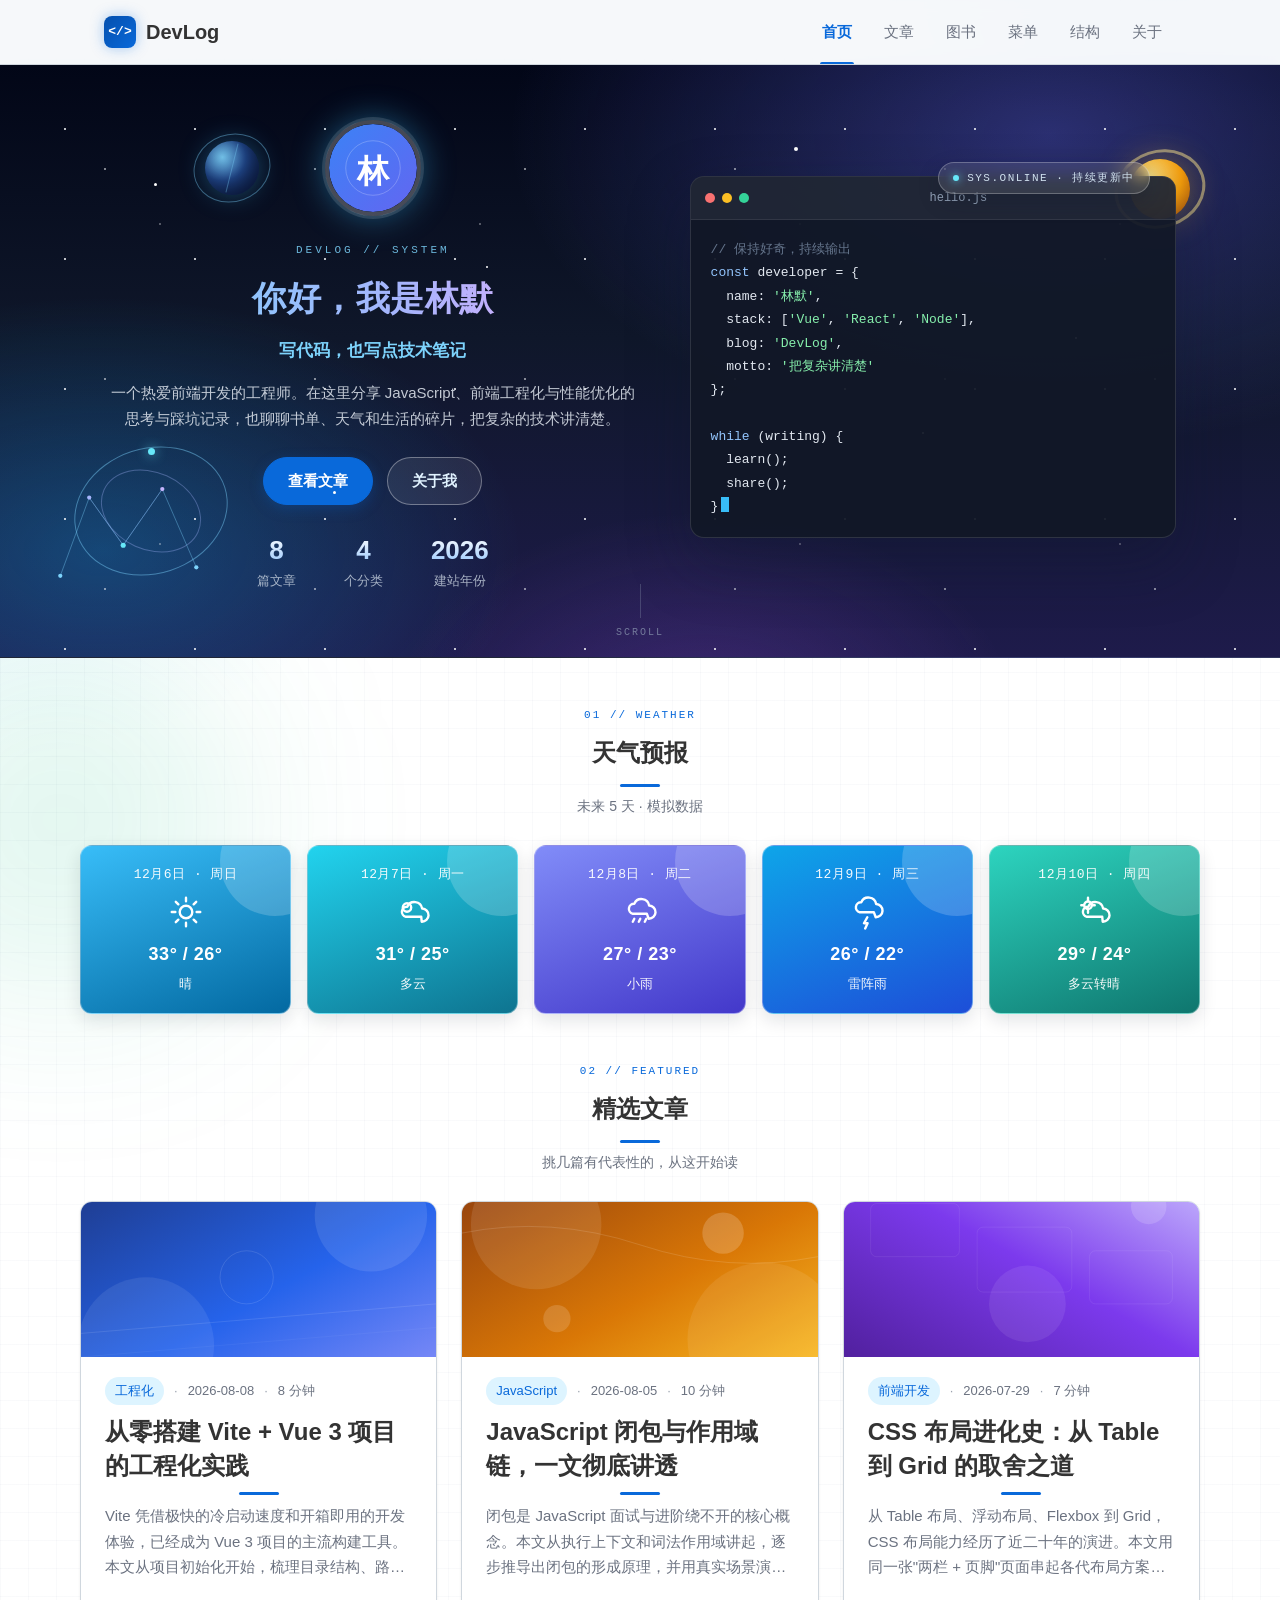
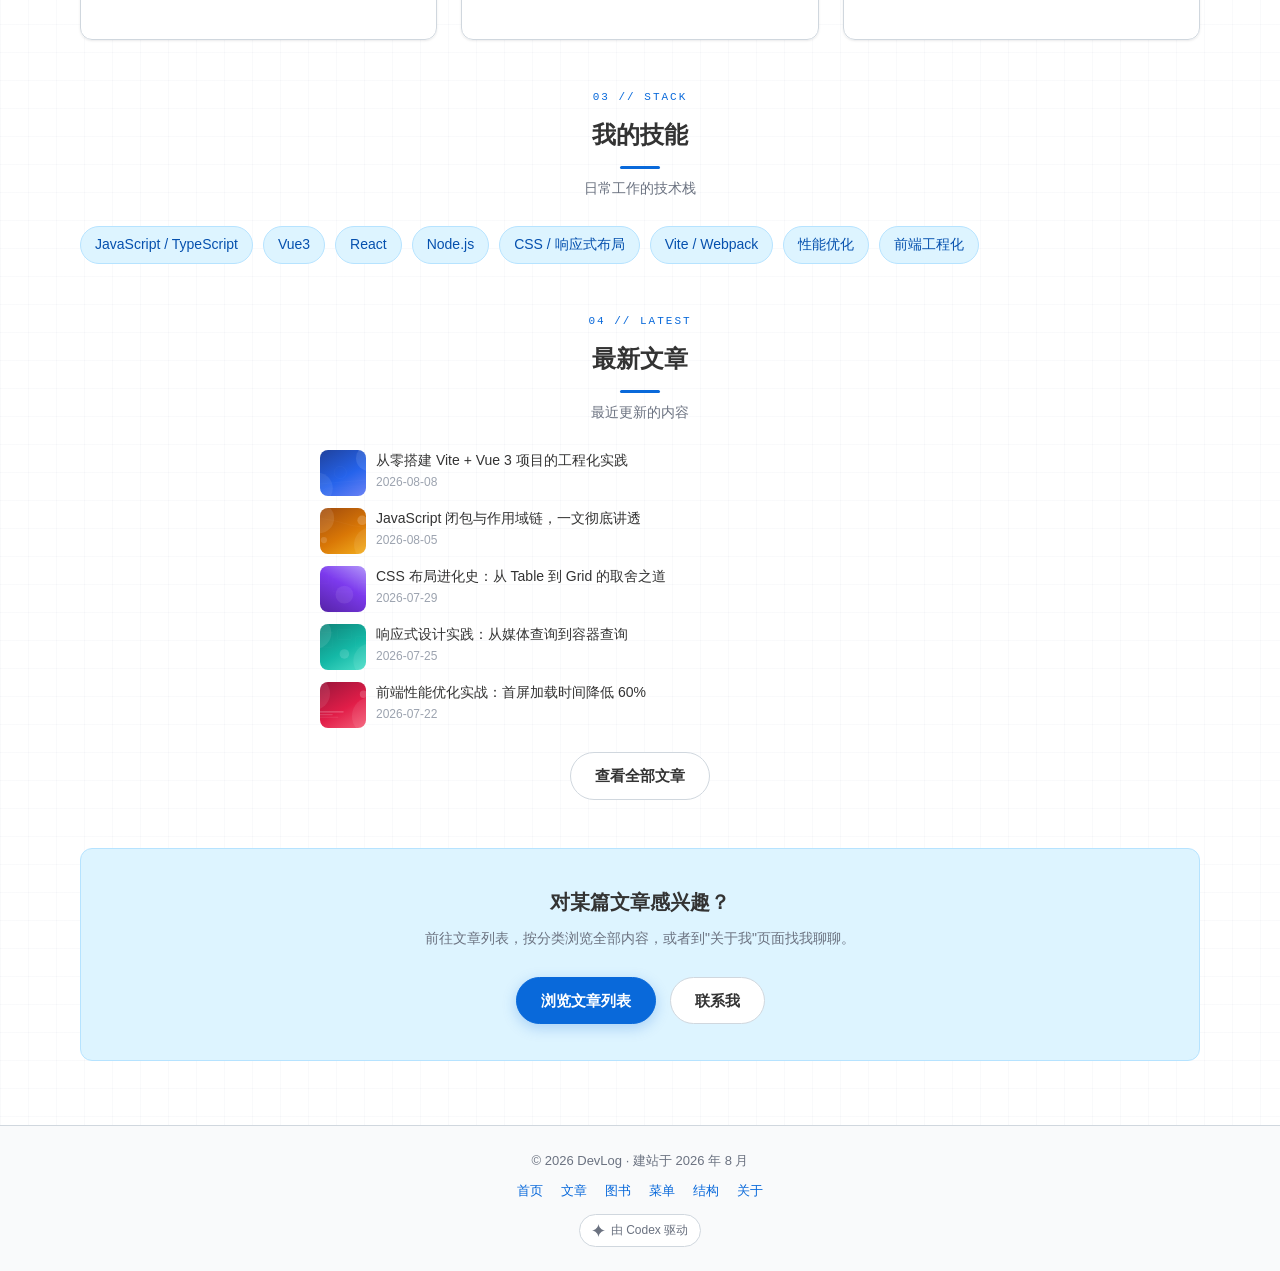
==== commit 2410df33: "style: 去除卡通元素，升级为高科技几何视觉（轨道/星座/全息星球/SVG 图标/编辑标签）" ====
--- a/index.html
+++ b/index.html
@@ -38,12 +38,26 @@
         <span class="star s5"></span>
         <span class="star s6"></span>
         <span class="planet"><i class="planet-ring"></i></span>
-        <span class="astro">🧑‍🚀</span>
-        <span class="rocket">🚀</span>
+        <span class="holo-globe"></span>
+        <span class="orbit-system">
+          <span class="orbit o1"></span>
+          <span class="orbit o2"></span>
+          <span class="orbit-track"><i class="orbit-dot"></i></span>
+          <svg class="constellation" viewBox="0 0 200 150" fill="none">
+            <path d="M18 128 L52 36 L92 92 L138 26 L178 118" stroke="rgba(125,211,252,0.45)" stroke-width="1"/>
+            <path d="M52 36 L92 92 L138 26" stroke="rgba(165,180,252,0.28)" stroke-width="1"/>
+            <circle cx="18" cy="128" r="2.5" fill="#7dd3fc"/>
+            <circle cx="52" cy="36" r="2.5" fill="#a5b4fc"/>
+            <circle cx="92" cy="92" r="3" fill="#67e8f9"/>
+            <circle cx="138" cy="26" r="2.5" fill="#c4b5fd"/>
+            <circle cx="178" cy="118" r="2.5" fill="#7dd3fc"/>
+          </svg>
+        </span>
       </div>
       <div class="container hero-inner">
         <div class="hero-text">
           <img class="hero-avatar" src="images/avatar.svg" alt="林默的头像">
+          <span class="hero-eyebrow">DEVLOG // SYSTEM</span>
           <h1>你好，我是林默</h1>
           <p class="hero-lead">写代码，也写点技术笔记</p>
           <p class="hero-desc">一个热爱前端开发的工程师。在这里分享 JavaScript、前端工程化与性能优化的思考与踩坑记录，也聊聊书单、天气和生活的碎片，把复杂的技术讲清楚。</p>
@@ -78,11 +92,12 @@
   share();
 }<span class="cursor"></span></code></pre>
           </div>
-          <span class="hero-chip"><i class="pulse-dot"></i>在线 · 持续更新中</span>
+          <span class="hero-chip"><i class="sys-dot"></i>SYS.ONLINE · 持续更新中</span>
         </div>
       </div>
       <a class="hero-scroll" href="#weather" aria-label="向下滚动">
-        <span class="mouse"><i></i></span>
+        <span class="scroll-line"><i></i></span>
+        <span class="scroll-text">SCROLL</span>
       </a>
     </section>
 
@@ -90,6 +105,7 @@
       <!-- 天气预报 -->
       <section class="home-section weather-section" id="weather" data-reveal>
         <div class="home-section-head">
+          <span class="section-eyebrow">01 // WEATHER</span>
           <h2>天气预报</h2>
           <p class="sub">未来 5 天 · 模拟数据</p>
         </div>
@@ -99,6 +115,7 @@
       <!-- 精选文章 -->
       <section class="home-section" data-reveal>
         <div class="home-section-head">
+          <span class="section-eyebrow">02 // FEATURED</span>
           <h2>精选文章</h2>
           <p class="sub">挑几篇有代表性的，从这开始读</p>
         </div>
@@ -108,6 +125,7 @@
       <!-- 技能 -->
       <section class="home-section" data-reveal>
         <div class="home-section-head">
+          <span class="section-eyebrow">03 // STACK</span>
           <h2>我的技能</h2>
           <p class="sub">日常工作的技术栈</p>
         </div>
@@ -126,6 +144,7 @@
       <!-- 最新文章 -->
       <section class="home-section" data-reveal>
         <div class="home-section-head">
+          <span class="section-eyebrow">04 // LATEST</span>
           <h2>最新文章</h2>
           <p class="sub">最近更新的内容</p>
         </div>
--- a/css/style.css
+++ b/css/style.css
@@ -1093,6 +1093,15 @@
   color: #7dd3fc;
 }
 
+.hero-eyebrow {
+  display: inline-block;
+  margin-bottom: 10px;
+  font-family: ui-monospace, SFMono-Regular, Consolas, monospace;
+  font-size: 11px;
+  letter-spacing: 3px;
+  color: rgba(125, 211, 252, 0.85);
+}
+
 .hero-desc {
   max-width: 560px;
   margin: 14px auto 0;
@@ -1281,40 +1290,93 @@
   }
 }
 
-.astro {
+.holo-globe {
   position: absolute;
-  left: 6%;
-  bottom: 18%;
-  font-size: 46px;
-  filter: drop-shadow(0 0 14px rgba(125, 211, 252, 0.6));
-  animation: astroFloat 9s ease-in-out infinite alternate;
-}
-
-.rocket {
+  left: 16%;
+  top: 13%;
+  width: 54px;
+  height: 54px;
+  border-radius: 50%;
+  background: radial-gradient(circle at 32% 30%, rgba(125, 211, 252, 0.9), rgba(59, 130, 246, 0.55) 45%, rgba(30, 58, 138, 0.4));
+  box-shadow: 0 0 26px rgba(56, 189, 248, 0.35), inset -8px -10px 20px rgba(2, 6, 23, 0.55);
+  animation: planetFloat 11s ease-in-out infinite alternate;
+}
+
+.holo-globe::before {
+  content: "";
   position: absolute;
-  left: 15%;
-  top: 15%;
-  font-size: 36px;
-  filter: drop-shadow(0 0 12px rgba(248, 113, 113, 0.55));
-  animation: rocketFloat 7s ease-in-out infinite alternate;
-}
-
-@keyframes astroFloat {
-  from {
-    transform: translateY(0) rotate(-4deg);
-  }
+  inset: -7px -12px;
+  border: 1px solid rgba(125, 211, 252, 0.4);
+  border-radius: 50%;
+  transform: rotate(-20deg);
+}
+
+.holo-globe::after {
+  content: "";
+  position: absolute;
+  left: 50%;
+  top: 2px;
+  bottom: 2px;
+  width: 1px;
+  background: rgba(125, 211, 252, 0.35);
+  transform: translateX(-50%) rotate(14deg);
+}
+
+.orbit-system {
+  position: absolute;
+  left: 4%;
+  bottom: 12%;
+  width: 200px;
+  height: 150px;
+}
+
+.orbit {
+  position: absolute;
+  border: 1px solid rgba(125, 211, 252, 0.45);
+  border-radius: 50%;
+}
+
+.orbit.o1 {
+  inset: 12px 22px;
+  transform: rotate(-18deg);
+}
+
+.orbit.o2 {
+  inset: 36px 48px;
+  transform: rotate(24deg);
+  border-color: rgba(165, 180, 252, 0.35);
+}
+
+.orbit-track {
+  position: absolute;
+  inset: 16px 28px;
+  animation: orbitSpin 9s linear infinite;
+}
+
+.orbit-dot {
+  position: absolute;
+  top: -4px;
+  left: 50%;
+  width: 7px;
+  height: 7px;
+  margin-left: -3.5px;
+  border-radius: 50%;
+  background: #67e8f9;
+  box-shadow: 0 0 12px rgba(103, 232, 249, 0.9);
+}
+
+@keyframes orbitSpin {
   to {
-    transform: translateY(-16px) rotate(5deg);
-  }
-}
-
-@keyframes rocketFloat {
-  from {
-    transform: translateY(0) rotate(12deg);
-  }
-  to {
-    transform: translateY(-12px) rotate(18deg);
-  }
+    transform: rotate(360deg);
+  }
+}
+
+.constellation {
+  position: absolute;
+  left: -6px;
+  bottom: -8px;
+  width: 170px;
+  height: auto;
 }
 
 .hero-scroll {
@@ -1323,35 +1385,46 @@
   bottom: 16px;
   transform: translateX(-50%);
   opacity: 0.85;
-}
-
-.mouse {
-  display: flex;
-  justify-content: center;
-  padding-top: 6px;
-  width: 24px;
-  height: 38px;
-  border: 2px solid rgba(255, 255, 255, 0.5);
-  border-radius: 12px;
-}
-
-.mouse i {
-  width: 3px;
-  height: 7px;
-  border-radius: 2px;
-  background: #fff;
-  animation: wheel 1.6s ease-in-out infinite;
-}
-
-@keyframes wheel {
+  display: flex;
+  flex-direction: column;
+  align-items: center;
+  gap: 6px;
+}
+
+.scroll-line {
+  position: relative;
+  width: 1px;
+  height: 34px;
+  background: rgba(148, 163, 184, 0.35);
+  overflow: hidden;
+}
+
+.scroll-line i {
+  position: absolute;
+  left: 0;
+  top: -6px;
+  width: 1px;
+  height: 6px;
+  background: #7dd3fc;
+  animation: scrollDot 1.6s ease-in-out infinite;
+}
+
+@keyframes scrollDot {
   0% {
+    top: -6px;
     opacity: 1;
-    transform: translateY(0);
   }
   100% {
+    top: 34px;
     opacity: 0;
-    transform: translateY(10px);
-  }
+  }
+}
+
+.scroll-text {
+  font-family: ui-monospace, SFMono-Regular, Consolas, monospace;
+  font-size: 10px;
+  letter-spacing: 2px;
+  color: rgba(148, 163, 184, 0.8);
 }
 
 .hero-inner {
@@ -1463,36 +1536,25 @@
   right: 26px;
   display: inline-flex;
   align-items: center;
-  gap: 7px;
+  gap: 8px;
   padding: 6px 14px;
   border-radius: 999px;
-  font-size: 12px;
-  font-weight: 600;
-  color: var(--accent-dark);
-  background: rgba(255, 255, 255, 0.85);
-  border: 1px solid var(--accent-soft-border);
-  box-shadow: 0 8px 20px rgba(15, 23, 42, 0.12);
+  font-family: ui-monospace, SFMono-Regular, Consolas, monospace;
+  font-size: 11px;
+  letter-spacing: 1.5px;
+  color: rgba(224, 242, 254, 0.9);
+  background: rgba(255, 255, 255, 0.1);
+  border: 1px solid rgba(255, 255, 255, 0.25);
+  box-shadow: 0 8px 20px rgba(15, 23, 42, 0.25);
   backdrop-filter: blur(8px);
 }
 
-.pulse-dot {
-  width: 8px;
-  height: 8px;
+.sys-dot {
+  width: 6px;
+  height: 6px;
   border-radius: 50%;
-  background: #10b981;
-  animation: pulse 2s ease-in-out infinite;
-}
-
-@keyframes pulse {
-  0% {
-    box-shadow: 0 0 0 0 rgba(16, 185, 129, 0.5);
-  }
-  70% {
-    box-shadow: 0 0 0 8px rgba(16, 185, 129, 0);
-  }
-  100% {
-    box-shadow: 0 0 0 0 rgba(16, 185, 129, 0);
-  }
+  background: #67e8f9;
+  box-shadow: 0 0 8px rgba(103, 232, 249, 0.9);
 }
 
 .home-main {
@@ -1506,6 +1568,16 @@
 .home-section-head {
   text-align: center;
   margin-bottom: 26px;
+}
+
+.section-eyebrow {
+  display: block;
+  margin-bottom: 8px;
+  font-family: ui-monospace, SFMono-Regular, Consolas, monospace;
+  font-size: 11px;
+  letter-spacing: 2px;
+  text-transform: uppercase;
+  color: var(--accent);
 }
 
 .home-section h2 {
@@ -1601,7 +1673,8 @@
   left: 16px;
   top: 50%;
   transform: translateY(-50%);
-  font-size: 15px;
+  width: 16px;
+  height: 16px;
   color: var(--text-light);
   pointer-events: none;
 }
@@ -1678,9 +1751,12 @@
   background: linear-gradient(135deg, #ede9fe, #ddd6fe);
 }
 
-.book-emoji {
-  font-size: 44px;
-  line-height: 1;
+.book-code {
+  font-family: ui-monospace, SFMono-Regular, Consolas, monospace;
+  font-size: 30px;
+  font-weight: 700;
+  letter-spacing: 3px;
+  color: #334155;
 }
 
 .book-body {
@@ -2140,34 +2216,40 @@
 }
 
 .weather-card:nth-child(1) {
-  background: linear-gradient(160deg, #38bdf8, #0ea5e9);
+  background: linear-gradient(160deg, #38bdf8, #0369a1);
 }
 
 .weather-card:nth-child(2) {
-  background: linear-gradient(160deg, #34d399, #10b981);
+  background: linear-gradient(160deg, #22d3ee, #0e7490);
 }
 
 .weather-card:nth-child(3) {
-  background: linear-gradient(160deg, #818cf8, #6366f1);
+  background: linear-gradient(160deg, #818cf8, #4338ca);
 }
 
 .weather-card:nth-child(4) {
-  background: linear-gradient(160deg, #22d3ee, #0891b2);
+  background: linear-gradient(160deg, #0ea5e9, #1d4ed8);
 }
 
 .weather-card:nth-child(5) {
-  background: linear-gradient(160deg, #a3e635, #65a30d);
+  background: linear-gradient(160deg, #2dd4bf, #0f766e);
 }
 
 .weather-date {
+  font-family: ui-monospace, SFMono-Regular, Consolas, monospace;
   font-size: 13px;
+  letter-spacing: 0.5px;
   opacity: 0.95;
 }
 
 .weather-icon {
-  font-size: 38px;
   line-height: 1;
   margin: 8px 0 6px;
+}
+
+.weather-icon svg {
+  width: 36px;
+  height: 36px;
 }
 
 .weather-temp {
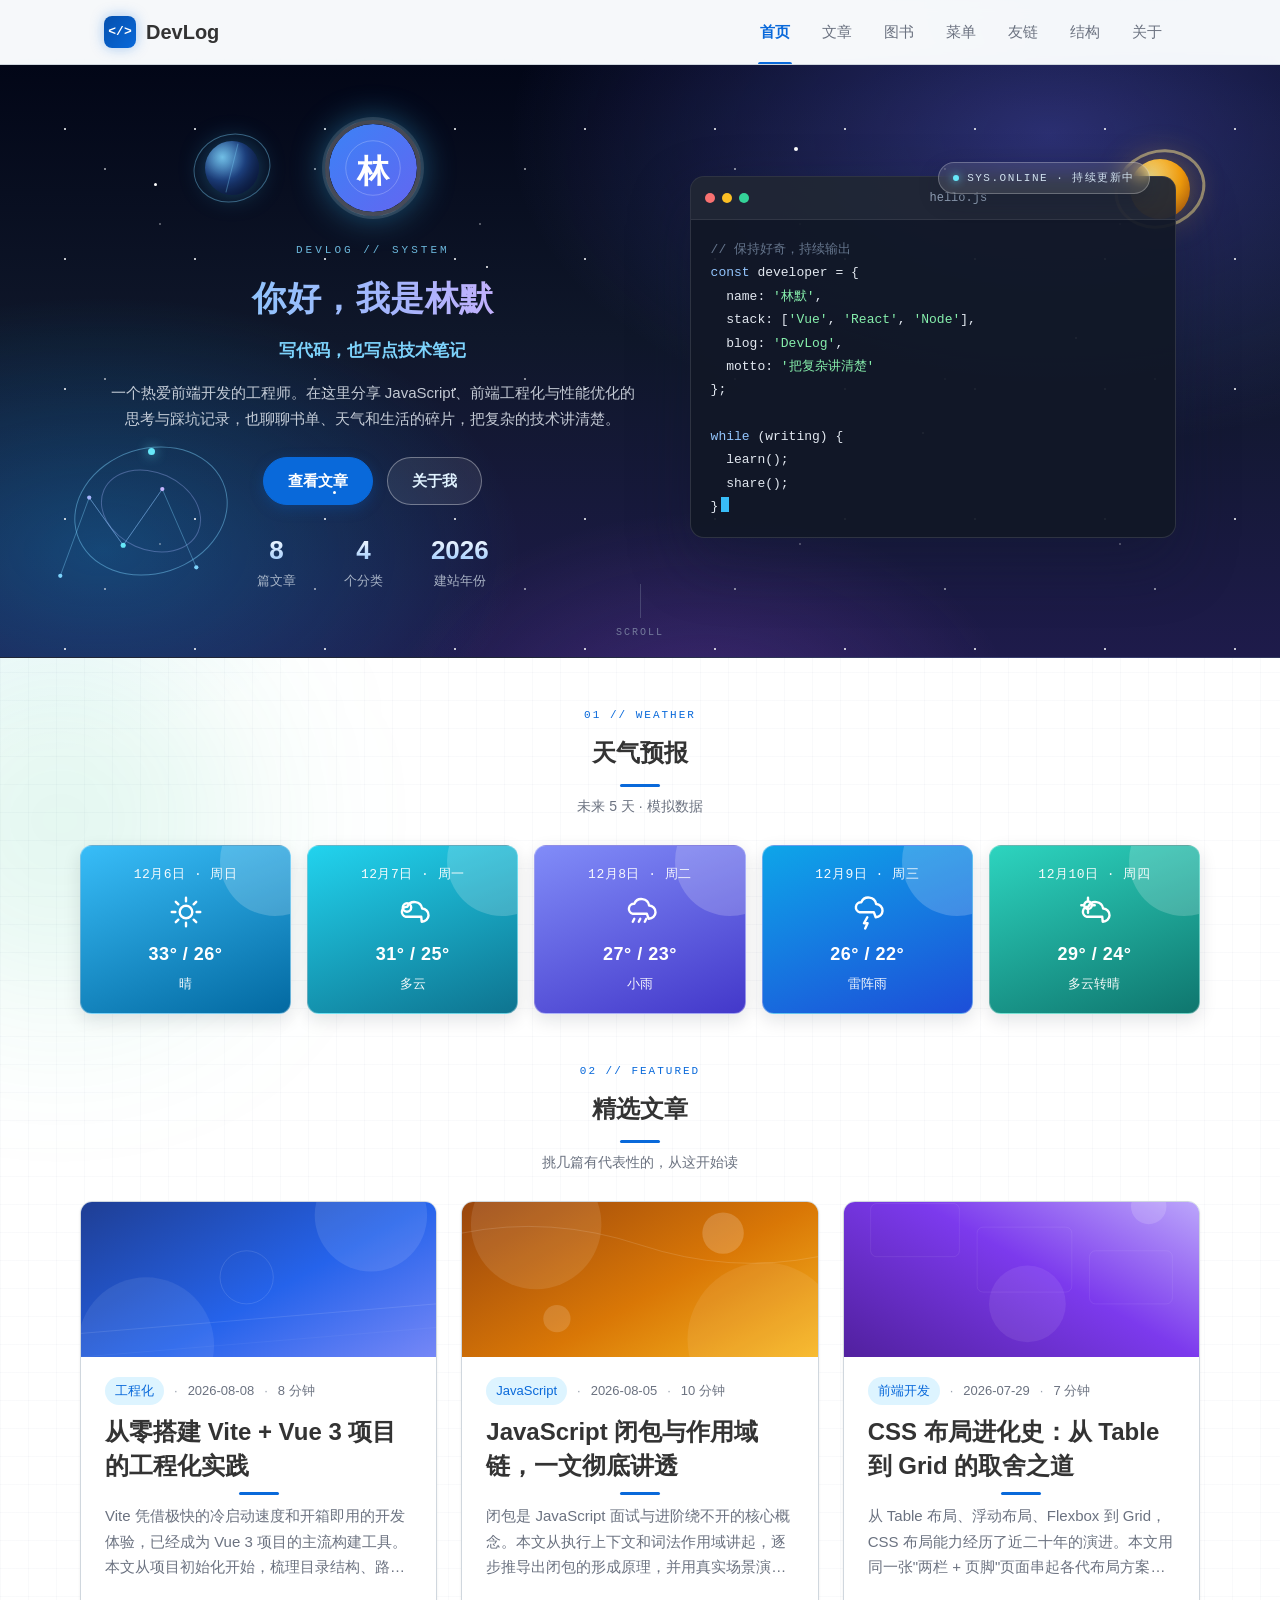
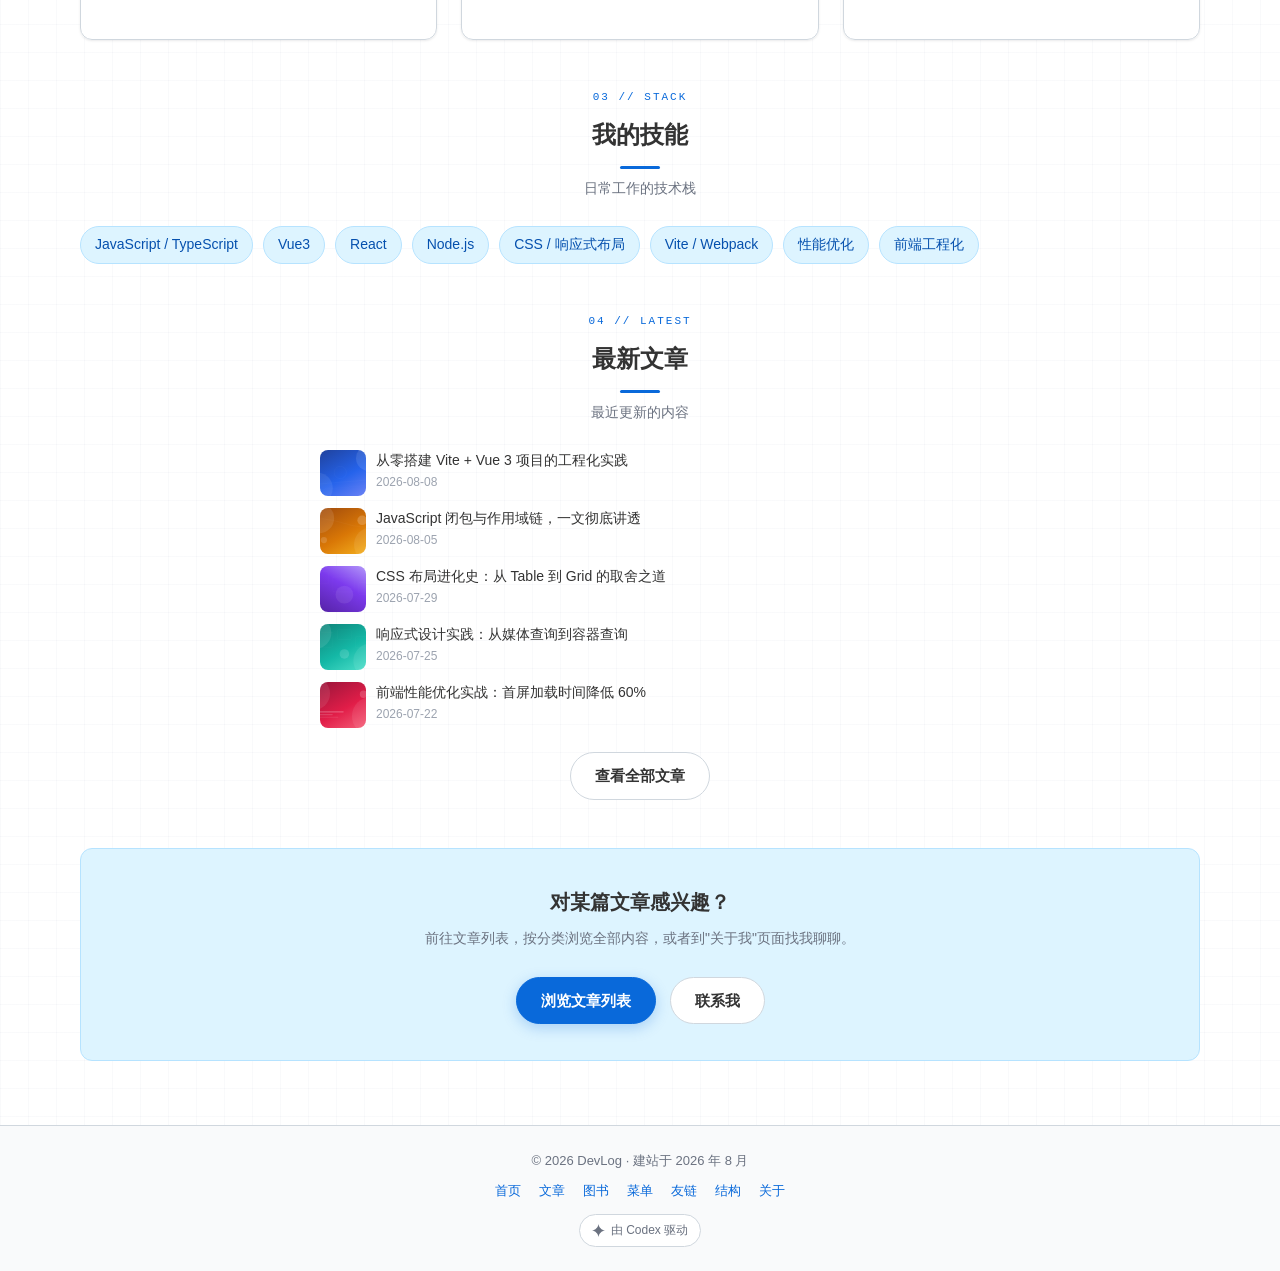
==== commit e65ad9e8: "feat: 新增友情链接页面" ====
--- a/index.html
+++ b/index.html
@@ -21,6 +21,7 @@
         <a href="articles.html" class="nav-link">文章</a>
         <a href="books.html" class="nav-link">图书</a>
         <a href="menu.html" class="nav-link">菜单</a>
+        <a href="links.html" class="nav-link">友链</a>
         <a href="structure.html" class="nav-link">结构</a>
         <a href="about.html" class="nav-link">关于</a>
       </nav>
@@ -174,6 +175,7 @@
         <a href="articles.html">文章</a>
         <a href="books.html">图书</a>
         <a href="menu.html">菜单</a>
+        <a href="links.html">友链</a>
         <a href="structure.html">结构</a>
         <a href="about.html">关于</a>
       </p>
--- a/css/style.css
+++ b/css/style.css
@@ -1827,6 +1827,126 @@
   border-color: #dc2626;
 }
 
+/* ---------------- 友情链接页 ---------------- */
+
+.links-main {
+  padding: 32px 0 64px;
+}
+
+.link-grid {
+  display: grid;
+  grid-template-columns: repeat(3, minmax(0, 1fr));
+  gap: 24px;
+}
+
+.link-card {
+  position: relative;
+  display: flex;
+  gap: 14px;
+  align-items: flex-start;
+  padding: 18px;
+  background: rgba(255, 255, 255, 0.78);
+  backdrop-filter: blur(10px);
+  border: 1px solid var(--border);
+  border-radius: var(--radius);
+  overflow: hidden;
+  box-shadow: var(--shadow);
+  transition: transform 0.3s ease, box-shadow 0.3s ease, border-color 0.3s ease;
+}
+
+.link-card::before {
+  content: "";
+  position: absolute;
+  top: 0;
+  left: -80%;
+  width: 50%;
+  height: 100%;
+  background: linear-gradient(105deg, transparent, rgba(255, 255, 255, 0.55), transparent);
+  transform: skewX(-20deg);
+  transition: left 0.6s ease;
+  pointer-events: none;
+}
+
+.link-card:hover::before {
+  left: 130%;
+}
+
+.link-card:hover {
+  transform: translateY(-5px);
+  box-shadow: var(--shadow-hover);
+  border-color: var(--accent-soft-border);
+}
+
+.link-avatar {
+  flex: none;
+  width: 46px;
+  height: 46px;
+  display: inline-flex;
+  align-items: center;
+  justify-content: center;
+  border-radius: 12px;
+  color: #fff;
+  font-family: ui-monospace, SFMono-Regular, Consolas, monospace;
+  font-size: 18px;
+  font-weight: 700;
+  box-shadow: 0 4px 12px rgba(15, 23, 42, 0.18);
+}
+
+.avatar-1 {
+  background: linear-gradient(135deg, #38bdf8, #1d4ed8);
+}
+
+.avatar-2 {
+  background: linear-gradient(135deg, #818cf8, #4338ca);
+}
+
+.avatar-3 {
+  background: linear-gradient(135deg, #22d3ee, #0e7490);
+}
+
+.avatar-4 {
+  background: linear-gradient(135deg, #2dd4bf, #0f766e);
+}
+
+.avatar-5 {
+  background: linear-gradient(135deg, #60a5fa, #1e40af);
+}
+
+.avatar-6 {
+  background: linear-gradient(135deg, #a78bfa, #5b21b6);
+}
+
+.link-body {
+  display: flex;
+  flex-direction: column;
+  min-width: 0;
+}
+
+.link-name {
+  font-size: 16px;
+  font-weight: 700;
+  color: var(--text);
+  transition: color 0.2s ease;
+}
+
+.link-card:hover .link-name {
+  color: var(--accent);
+}
+
+.link-desc {
+  margin-top: 5px;
+  font-size: 13px;
+  color: var(--text-muted);
+  line-height: 1.6;
+}
+
+.link-domain {
+  margin-top: 8px;
+  font-family: ui-monospace, SFMono-Regular, Consolas, monospace;
+  font-size: 12px;
+  color: var(--accent);
+}
+
 /* ---------------- 在线点菜单 ---------------- */
 
 .menu-main {
@@ -2297,6 +2417,10 @@
     grid-template-columns: repeat(2, minmax(0, 1fr));
   }
 
+  .link-grid {
+    grid-template-columns: repeat(2, minmax(0, 1fr));
+  }
+
   .hero-inner {
     grid-template-columns: 1fr;
     gap: 40px;
@@ -2342,6 +2466,10 @@
     grid-template-columns: 1fr;
   }
 
+  .link-grid {
+    grid-template-columns: 1fr;
+  }
+
   .title-bar {
     padding: 34px 0 28px;
   }
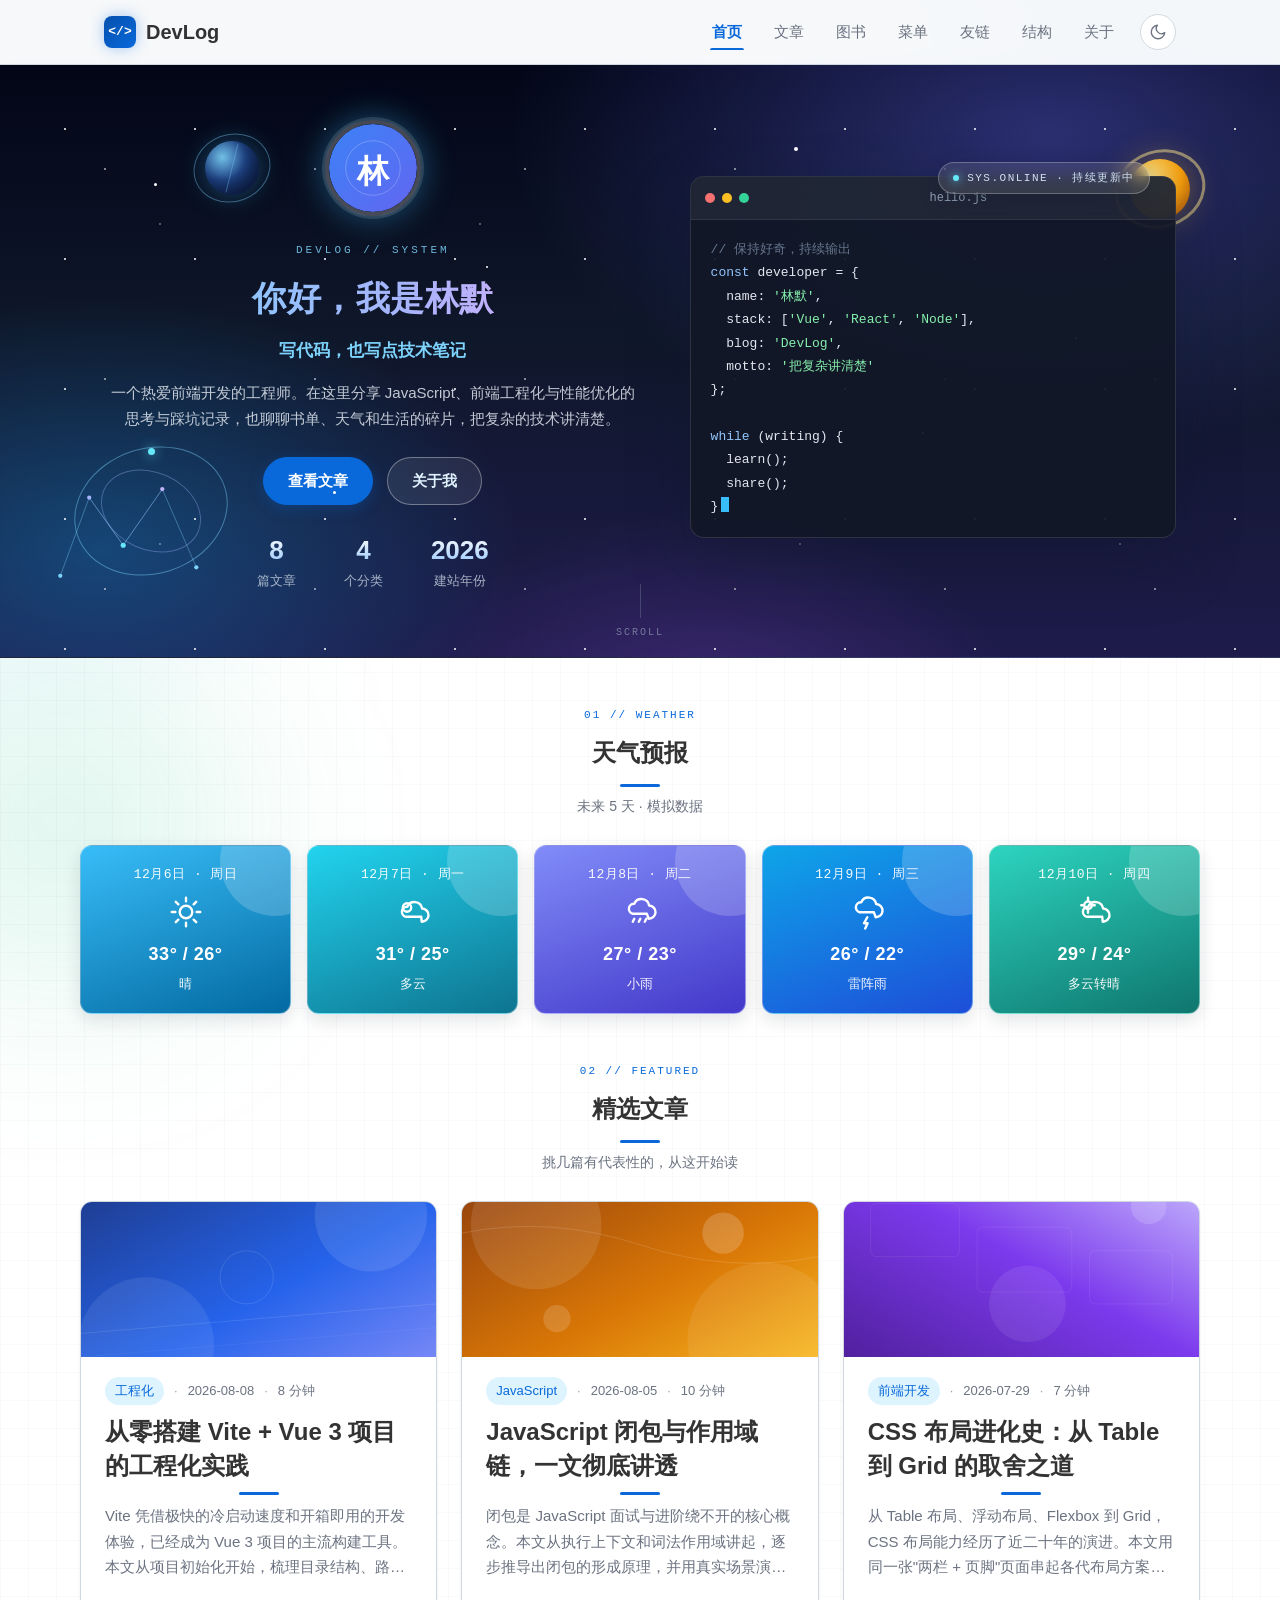
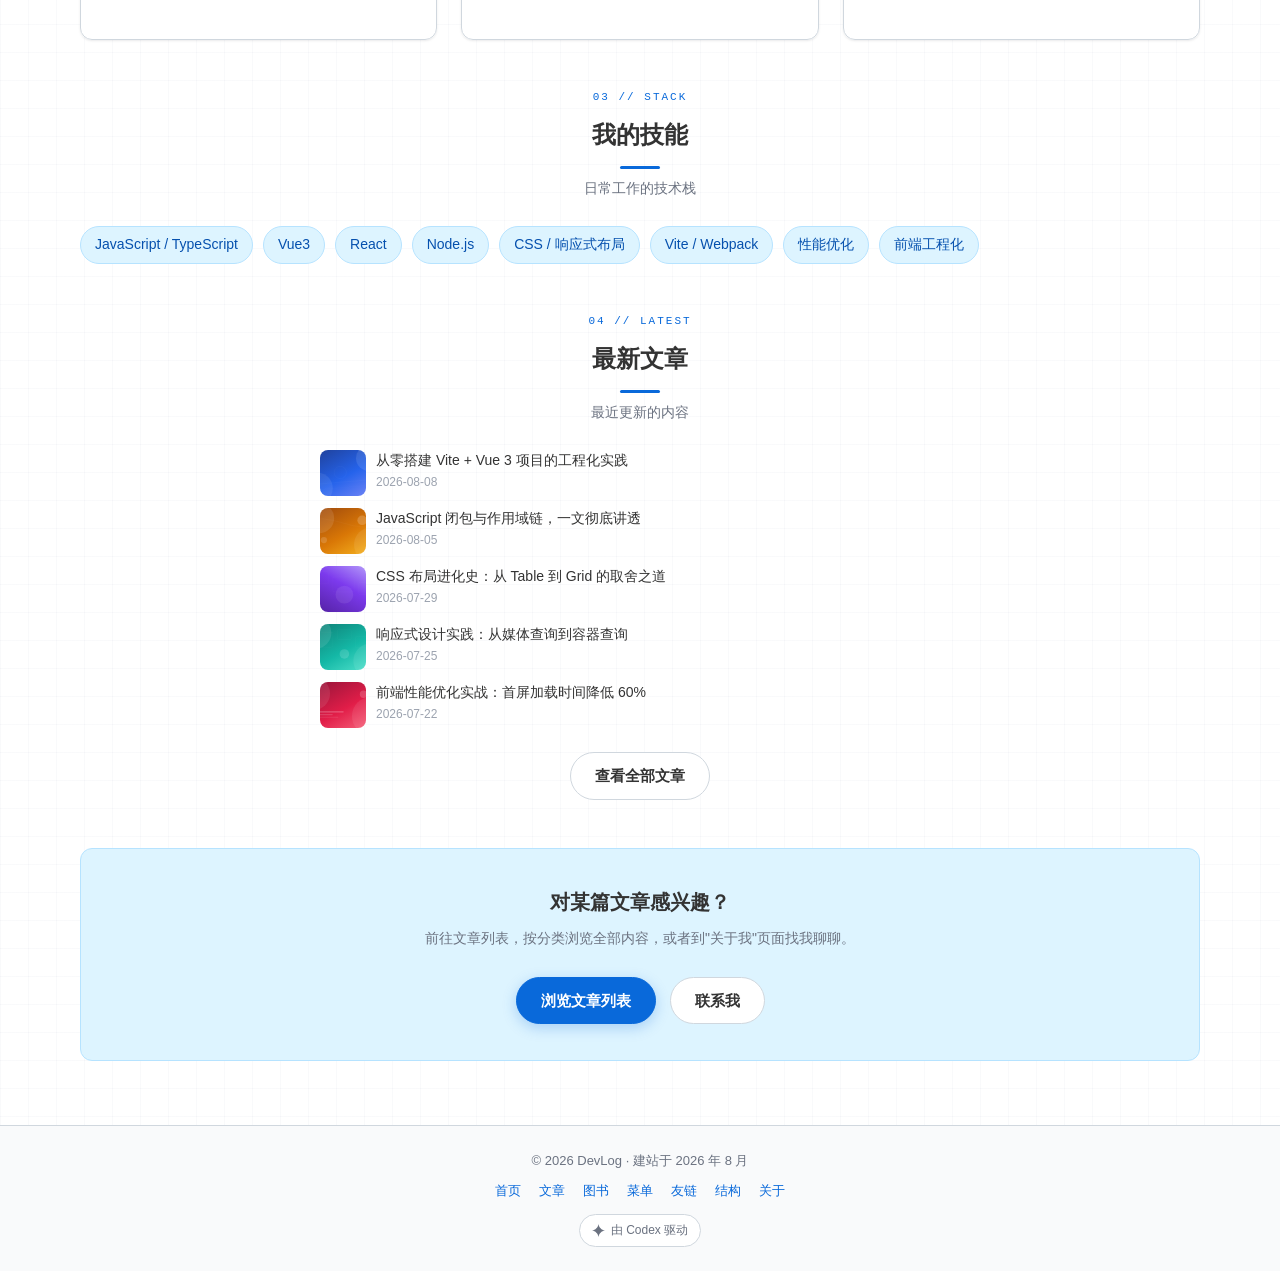
==== commit 1552ed65: "feat: 黑白双主题一键切换（localStorage 记忆，跟随系统）" ====
--- a/index.html
+++ b/index.html
@@ -16,7 +16,8 @@
         <span class="logo-mark">&lt;/&gt;</span>
         <span class="logo-name">DevLog</span>
       </a>
-      <nav class="main-nav" aria-label="主导航">
+      <div class="header-right">
+        <nav class="main-nav" aria-label="主导航">
         <a href="index.html" class="nav-link active">首页</a>
         <a href="articles.html" class="nav-link">文章</a>
         <a href="books.html" class="nav-link">图书</a>
@@ -24,7 +25,12 @@
         <a href="links.html" class="nav-link">友链</a>
         <a href="structure.html" class="nav-link">结构</a>
         <a href="about.html" class="nav-link">关于</a>
-      </nav>
+        </nav>
+        <button id="theme-toggle" class="theme-toggle" type="button" aria-label="切换主题">
+          <svg class="icon-moon" viewBox="0 0 24 24" fill="none" stroke="currentColor" stroke-width="1.8" stroke-linecap="round" stroke-linejoin="round" aria-hidden="true"><path d="M21 12.8A9 9 0 1 1 11.2 3a7 7 0 0 0 9.8 9.8z"/></svg>
+          <svg class="icon-sun" viewBox="0 0 24 24" fill="none" stroke="currentColor" stroke-width="1.8" stroke-linecap="round" aria-hidden="true"><circle cx="12" cy="12" r="4"/><path d="M12 2v2.5M12 19.5V22M2 12h2.5M19.5 12H22M4.6 4.6l1.8 1.8M17.6 17.6l1.8 1.8M19.4 4.6l-1.8 1.8M6.4 17.6l-1.8 1.8"/></svg>
+        </button>
+      </div>
     </div>
   </header>
 
--- a/css/style.css
+++ b/css/style.css
@@ -8,6 +8,7 @@
 :root {
   --bg: #ffffff;
   --text: #333333;
+  --text-soft: #3f3f46;
   --text-muted: #6b7280;
   --text-light: #9ca3af;
   --accent: #0969da;
@@ -15,7 +16,16 @@
   --accent-soft: #ddf4ff;
   --accent-soft-border: #b6e3ff;
   --card-bg: #f9fafb;
+  --card-glass: rgba(255, 255, 255, 0.78);
   --border: #d0d7de;
+  --header-bg: rgba(246, 248, 250, 0.92);
+  --titlebar-bg: linear-gradient(180deg, #f8fbff 0%, #ffffff 100%);
+  --input-bg: #ffffff;
+  --btn-ghost-bg: #ffffff;
+  --code-inline-bg: #f3f4f6;
+  --table-stripe: #f9fafb;
+  --scroll-track: #f1f5f9;
+  --scroll-thumb: #cbd5e1;
   --code-bg: #1f2937;
   --code-text: #e5e7eb;
   --radius: 12px;
@@ -27,6 +37,30 @@
     "Hiragino Sans GB", "Microsoft YaHei", "Helvetica Neue", Arial, sans-serif;
   --container-w: 1120px;
   --line-height: 1.7;
+}
+
+html[data-theme="dark"] {
+  color-scheme: dark;
+  --bg: #0b1220;
+  --text: #e2e8f0;
+  --text-soft: #cbd5e1;
+  --text-muted: #94a3b8;
+  --text-light: #64748b;
+  --accent: #60a5fa;
+  --accent-dark: #93c5fd;
+  --accent-soft: rgba(96, 165, 250, 0.14);
+  --accent-soft-border: rgba(96, 165, 250, 0.35);
+  --card-bg: #111a2e;
+  --card-glass: rgba(17, 26, 46, 0.72);
+  --border: #1e293b;
+  --header-bg: rgba(11, 18, 32, 0.85);
+  --titlebar-bg: linear-gradient(180deg, #0b1220 0%, #0f172a 100%);
+  --input-bg: #0f172a;
+  --btn-ghost-bg: rgba(255, 255, 255, 0.05);
+  --code-inline-bg: #1e293b;
+  --table-stripe: rgba(148, 163, 184, 0.06);
+  --scroll-track: #0f172a;
+  --scroll-thumb: #334155;
 }
 
 * {
@@ -92,7 +126,7 @@
   right: 0;
   width: 100%;
   z-index: 50;
-  background: rgba(246, 248, 250, 0.92);
+  background: var(--header-bg);
   backdrop-filter: blur(8px);
   border-bottom: 1px solid var(--border);
   transition: box-shadow 0.2s ease;
@@ -185,6 +219,49 @@
   transform: scaleX(1);
 }
 
+.header-right {
+  display: flex;
+  align-items: stretch;
+  gap: 12px;
+}
+
+.theme-toggle {
+  display: inline-flex;
+  align-items: center;
+  justify-content: center;
+  width: 36px;
+  height: 36px;
+  align-self: center;
+  border-radius: 50%;
+  border: 1px solid var(--border);
+  background: var(--btn-ghost-bg);
+  color: var(--text-muted);
+  cursor: pointer;
+  transition: color 0.2s ease, border-color 0.2s ease, background 0.2s ease;
+}
+
+.theme-toggle:hover {
+  color: var(--accent);
+  border-color: var(--accent-soft-border);
+}
+
+.theme-toggle svg {
+  width: 18px;
+  height: 18px;
+}
+
+.theme-toggle .icon-sun {
+  display: none;
+}
+
+html[data-theme="dark"] .theme-toggle .icon-sun {
+  display: block;
+}
+
+html[data-theme="dark"] .theme-toggle .icon-moon {
+  display: none;
+}
+
 /* ---------------- 页面主体：双栏布局 ---------------- */
 
 .page-layout {
@@ -432,7 +509,7 @@
 }
 
 .category-list li a:hover {
-  background: #fff;
+  background: var(--btn-ghost-bg);
   color: var(--accent);
 }
 
@@ -445,7 +522,7 @@
 .category-list .count {
   font-size: 12px;
   color: var(--text-light);
-  background: #fff;
+  background: var(--bg);
   border-radius: 999px;
   padding: 1px 8px;
 }
@@ -576,7 +653,7 @@
 
 .article-body p {
   margin: 14px 0;
-  color: #3f3f46;
+  color: var(--text-soft);
 }
 
 .article-body ul,
@@ -618,7 +695,7 @@
   line-height: 1.9;
   margin: 16px 0;
   padding: 18px 20px;
-  background: #fff;
+  background: var(--bg);
   border: 1px solid var(--border);
   border-radius: var(--radius-sm);
   overflow-x: auto;
@@ -668,7 +745,7 @@
   padding: 8px 12px;
   border: 1px solid var(--border);
   vertical-align: top;
-  color: #3f3f46;
+  color: var(--text-soft);
 }
 
 .doc-table tr:nth-child(even) td {
@@ -677,7 +754,7 @@
 
 .doc-table code {
   font-family: ui-monospace, SFMono-Regular, Consolas, monospace;
-  background: #f3f4f6;
+  background: var(--code-inline-bg);
   padding: 1px 6px;
   border-radius: 4px;
   font-size: 13px;
@@ -862,7 +939,7 @@
 .about-intro {
   margin-top: 26px;
   text-align: left;
-  color: #3f3f46;
+  color: var(--text-soft);
 }
 
 .about-intro p {
@@ -911,7 +988,7 @@
   align-items: center;
   gap: 10px;
   padding: 10px 14px;
-  background: #fff;
+  background: var(--btn-ghost-bg);
   border: 1px solid var(--border);
   border-radius: var(--radius-sm);
   font-size: 14px;
@@ -971,7 +1048,7 @@
   padding: 5px 12px;
   border-radius: 999px;
   border: 1px solid var(--border);
-  background: #fff;
+  background: var(--btn-ghost-bg);
   color: var(--text-muted);
   font-size: 12px;
   font-weight: 500;
@@ -1147,7 +1224,7 @@
 }
 
 .btn-ghost {
-  background: #fff;
+  background: var(--btn-ghost-bg);
   color: var(--text);
   border: 1px solid var(--border);
 }
@@ -1641,7 +1718,7 @@
 .title-bar {
   text-align: center;
   padding: 44px 0 36px;
-  background: linear-gradient(180deg, #f8fbff 0%, #ffffff 100%);
+  background: var(--titlebar-bg);
   border-bottom: 1px solid var(--border);
 }
 
@@ -1686,7 +1763,7 @@
   color: var(--text);
   border: 1px solid var(--border);
   border-radius: 999px;
-  background: #fff;
+  background: var(--input-bg);
   outline: none;
   transition: border-color 0.2s ease, box-shadow 0.2s ease;
 }
@@ -1781,7 +1858,7 @@
 .book-desc {
   margin-top: 10px;
   font-size: 14px;
-  color: #3f3f46;
+  color: var(--text-soft);
   line-height: 1.7;
   display: -webkit-box;
   -webkit-line-clamp: 2;
@@ -1804,7 +1881,7 @@
   font-size: 13px;
   font-weight: 600;
   color: var(--accent);
-  background: #fff;
+  background: var(--btn-ghost-bg);
   border: 1px solid var(--accent-soft-border);
   border-radius: 999px;
   cursor: pointer;
@@ -1845,7 +1922,7 @@
   gap: 14px;
   align-items: flex-start;
   padding: 18px;
-  background: rgba(255, 255, 255, 0.78);
+  background: var(--card-glass);
   backdrop-filter: blur(10px);
   border: 1px solid var(--border);
   border-radius: var(--radius);
@@ -2102,7 +2179,7 @@
 
 .order-table-wrap {
   overflow-x: auto;
-  background: #fff;
+  background: var(--bg);
   border: 1px solid var(--border);
   border-radius: var(--radius);
 }
@@ -2128,7 +2205,7 @@
 }
 
 .order-table tbody tr:nth-child(even) td {
-  background: var(--card-bg);
+  background: var(--table-stripe);
 }
 
 .order-table .order-total-row td {
@@ -2277,11 +2354,11 @@
 }
 
 ::-webkit-scrollbar-track {
-  background: #f1f5f9;
+  background: var(--scroll-track);
 }
 
 ::-webkit-scrollbar-thumb {
-  background: #cbd5e1;
+  background: var(--scroll-thumb);
   border-radius: 5px;
 }
 
@@ -2290,8 +2367,21 @@
 }
 
 html {
-  scrollbar-color: #cbd5e1 #f1f5f9;
+  scrollbar-color: var(--scroll-thumb) var(--scroll-track);
   scrollbar-width: thin;
+}
+
+/* 暗色主题细节 */
+
+html[data-theme="dark"] .fav-btn.faved {
+  color: #f87171;
+  background: rgba(220, 38, 38, 0.12);
+  border-color: rgba(220, 38, 38, 0.35);
+}
+
+html[data-theme="dark"] .fav-btn.faved:hover {
+  background: rgba(220, 38, 38, 0.2);
+  border-color: #f87171;
 }
 
 /* ---------------- 天气预报（首页） ---------------- */
@@ -2392,7 +2482,7 @@
 .widget,
 .article-card,
 .about-card {
-  background: rgba(255, 255, 255, 0.78);
+  background: var(--card-glass);
   backdrop-filter: blur(10px);
   -webkit-backdrop-filter: blur(10px);
 }
@@ -2512,8 +2602,17 @@
   }
 
   .nav-link {
-    padding: 0 10px;
-    font-size: 14px;
+    padding: 0 8px;
+    font-size: 13px;
+  }
+
+  .header-right {
+    gap: 6px;
+  }
+
+  .theme-toggle {
+    width: 32px;
+    height: 32px;
   }
 
   .page-heading h1 {
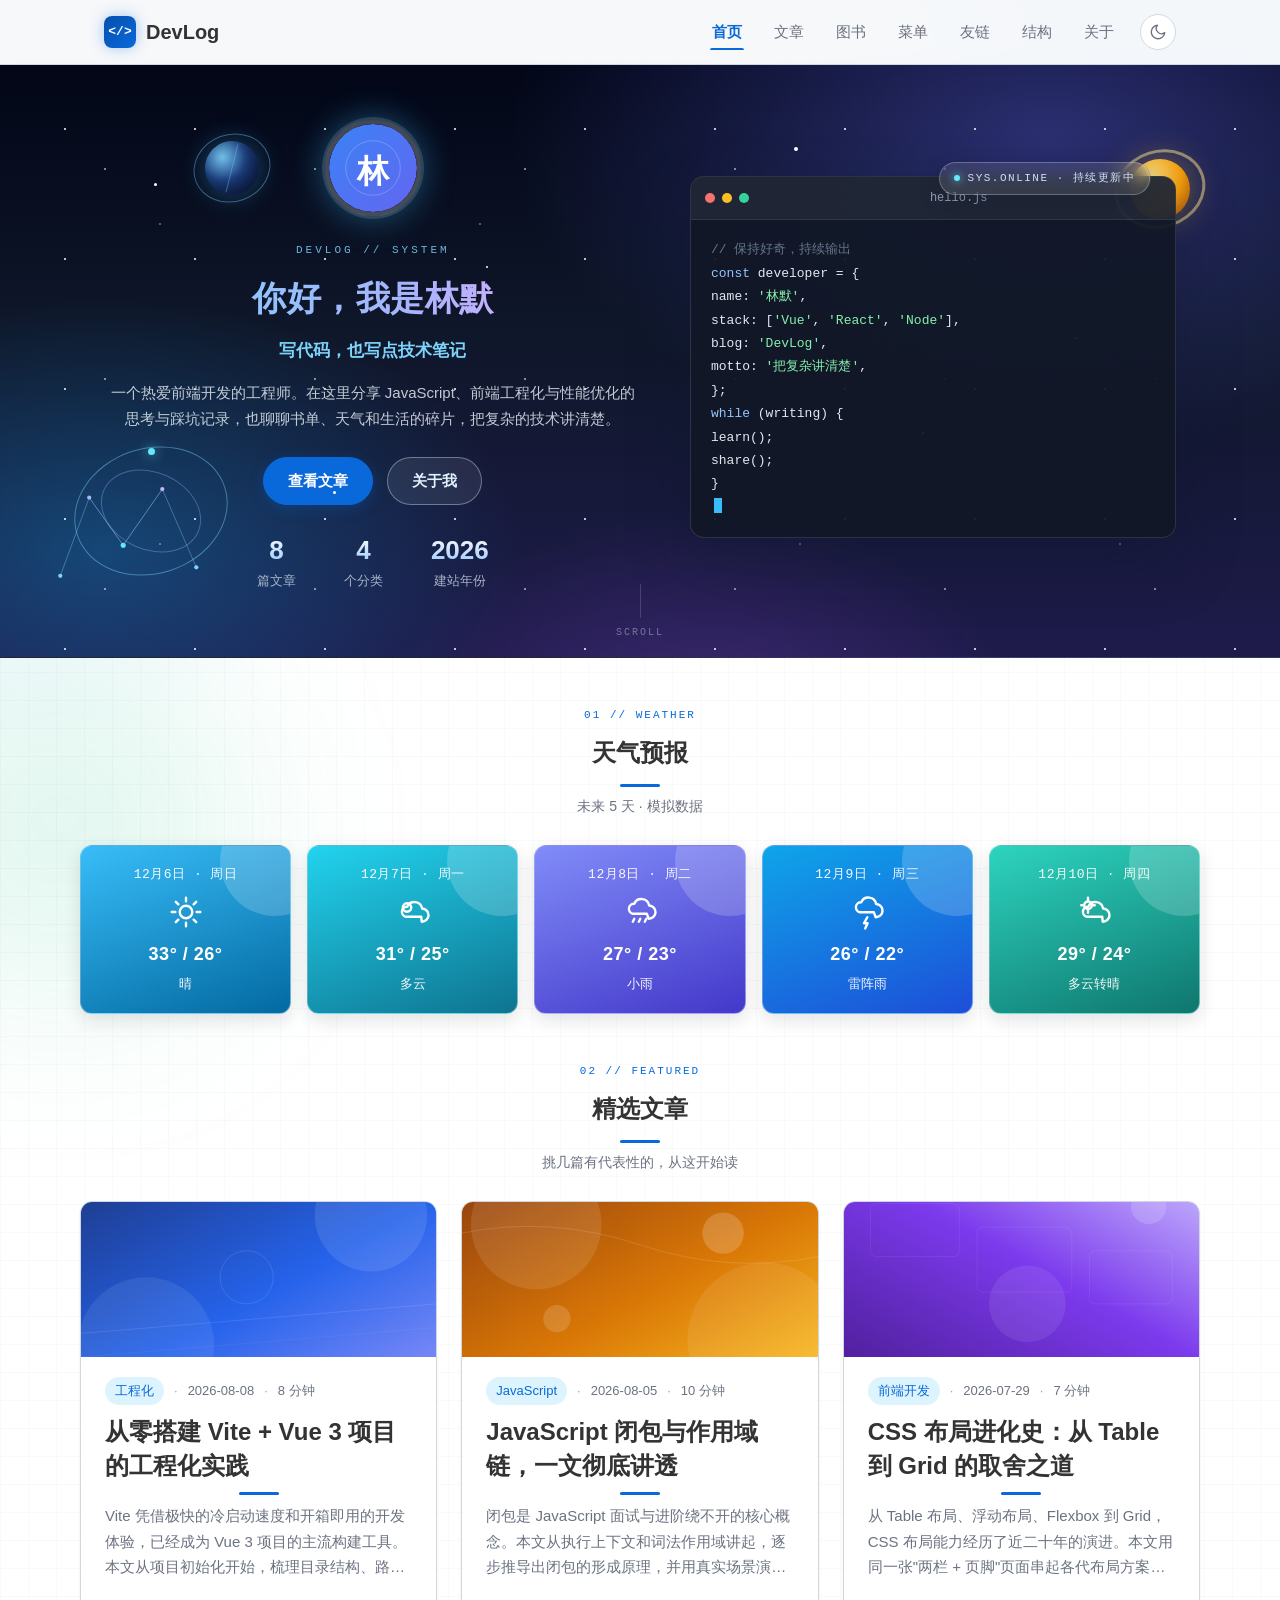
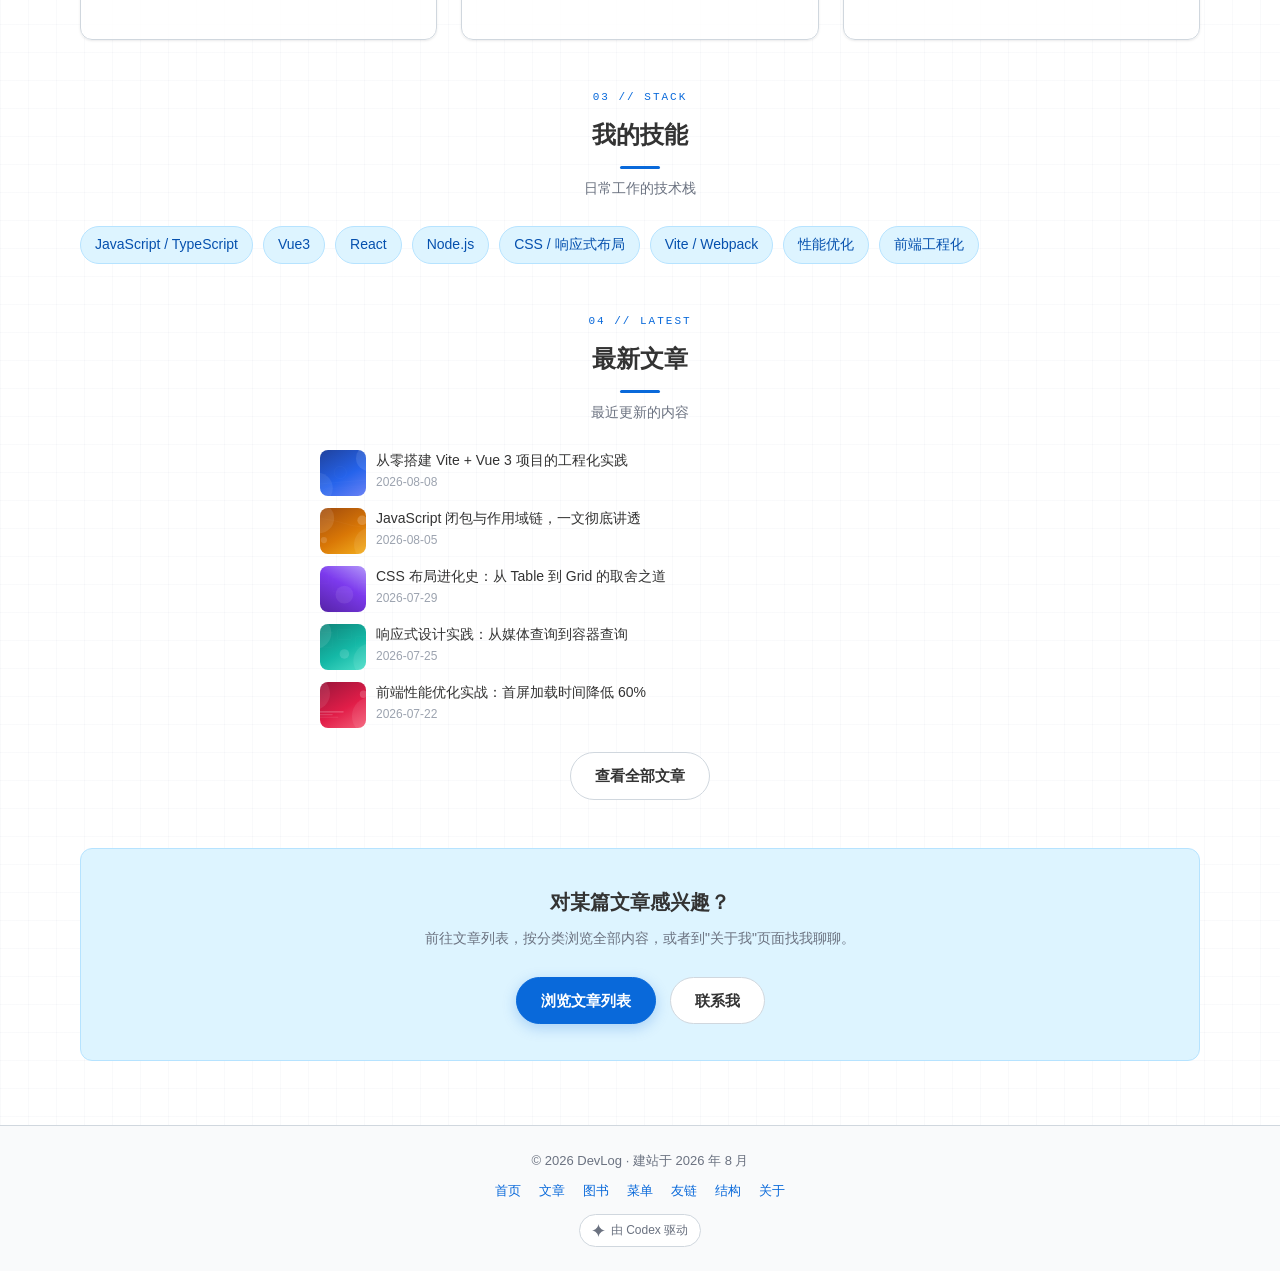
==== commit a5eeb7c3: "feat: 沉浸动效升级（代码打字机/鼠标视差/卡片 3D 倾斜/数字滚动/页面淡入）" ====
--- a/index.html
+++ b/index.html
@@ -86,18 +86,10 @@
               <span class="dot-green"></span>
               <em>hello.js</em>
             </div>
-            <pre class="code-window-body"><code><span class="c-comment">// 保持好奇，持续输出</span>
-<span class="c-keyword">const</span> developer = {
-  name: <span class="c-string">'林默'</span>,
-  stack: [<span class="c-string">'Vue'</span>, <span class="c-string">'React'</span>, <span class="c-string">'Node'</span>],
-  blog: <span class="c-string">'DevLog'</span>,
-  motto: <span class="c-string">'把复杂讲清楚'</span>
-};
-
-<span class="c-keyword">while</span> (writing) {
-  learn();
-  share();
-}<span class="cursor"></span></code></pre>
+            <div class="code-window-body">
+              <div id="code-lines"></div>
+              <span class="cursor"></span>
+            </div>
           </div>
           <span class="hero-chip"><i class="sys-dot"></i>SYS.ONLINE · 持续更新中</span>
         </div>
--- a/css/style.css
+++ b/css/style.css
@@ -1272,6 +1272,7 @@
   inset: 0;
   pointer-events: none;
   overflow: hidden;
+  will-change: transform;
 }
 
 .star {
@@ -1513,6 +1514,7 @@
 
 .hero-visual {
   position: relative;
+  will-change: transform;
 }
 
 .code-window {
@@ -1577,6 +1579,17 @@
   line-height: 1.8;
   color: #e2e8f0;
   overflow-x: auto;
+}
+
+.code-line {
+  opacity: 0;
+  transform: translateY(4px);
+  transition: opacity 0.25s ease, transform 0.25s ease;
+}
+
+.code-line.shown {
+  opacity: 1;
+  transform: none;
 }
 
 .c-keyword {
@@ -2237,6 +2250,21 @@
 
 /* 滚动浮现动画 */
 
+main {
+  animation: pageIn 0.45s ease both;
+}
+
+@keyframes pageIn {
+  from {
+    opacity: 0;
+    transform: translateY(8px);
+  }
+  to {
+    opacity: 1;
+    transform: none;
+  }
+}
+
 [data-reveal] {
   opacity: 0;
   transform: translateY(22px);
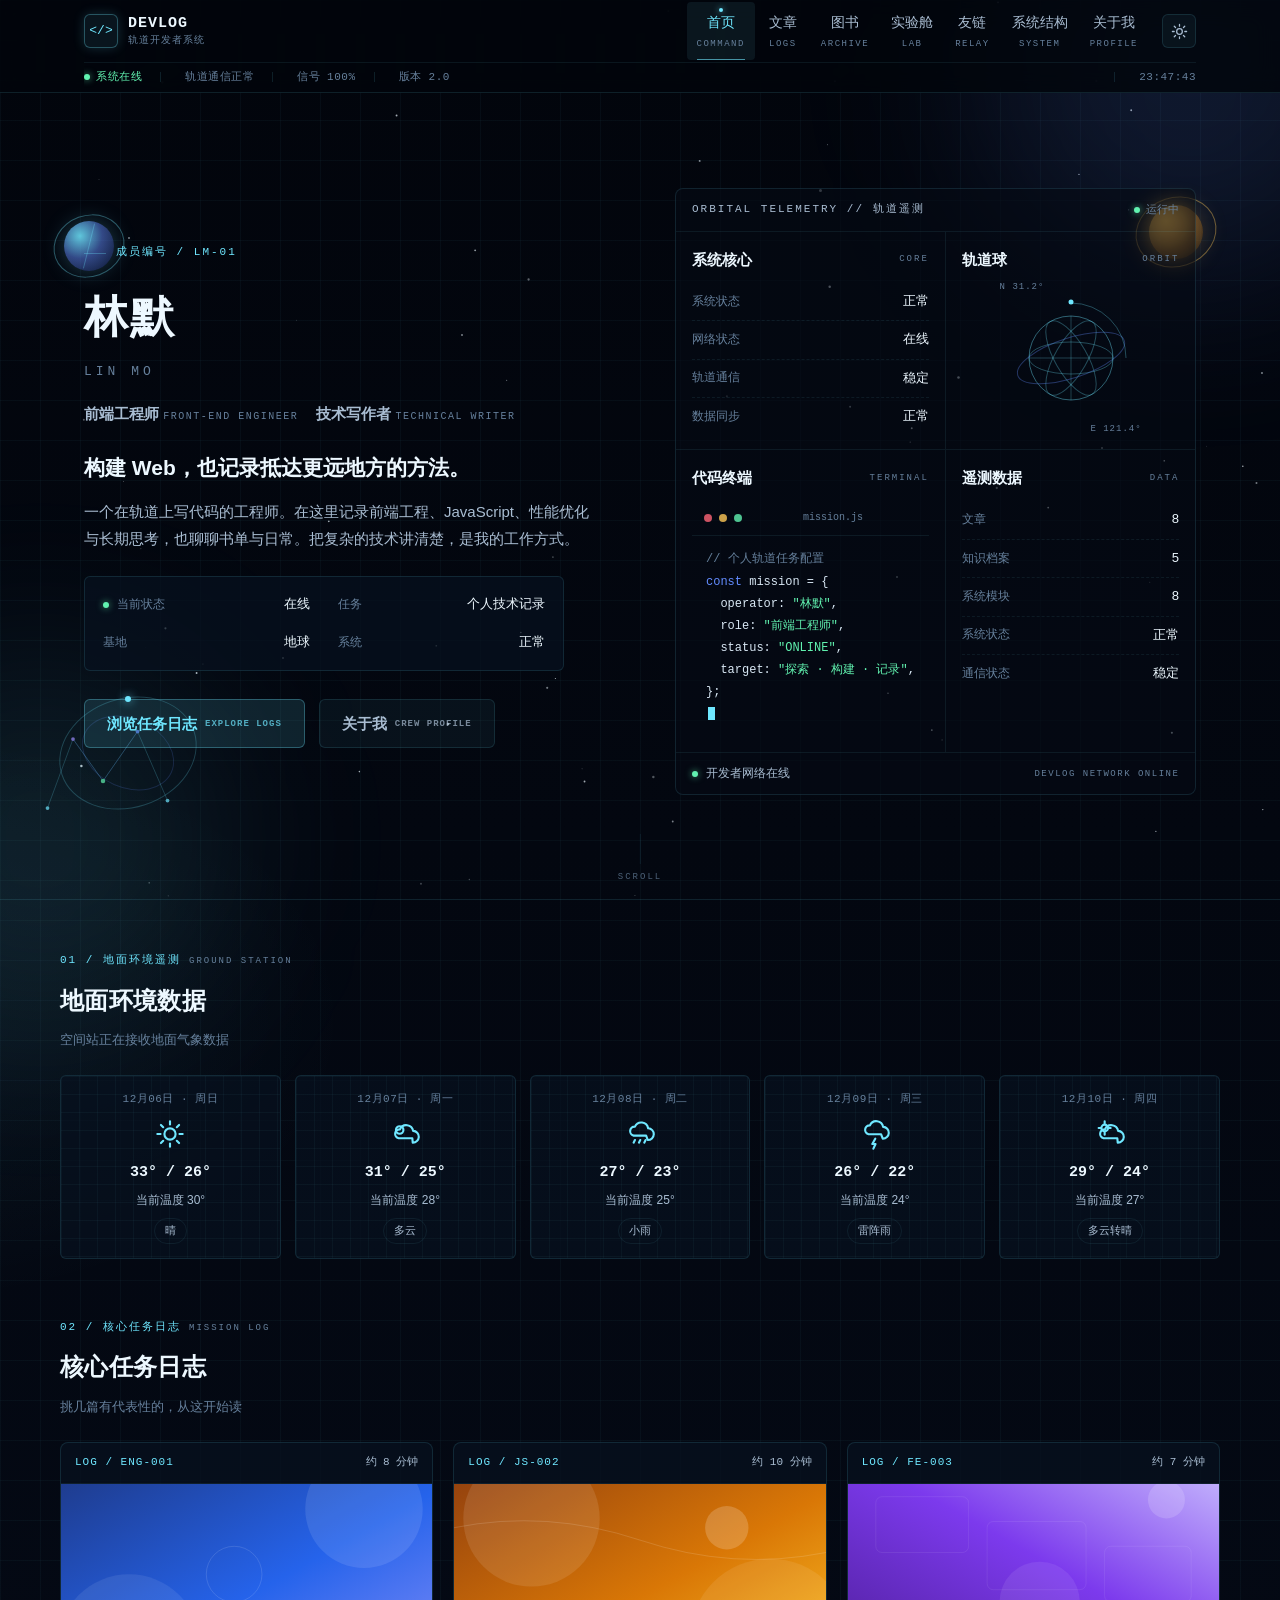
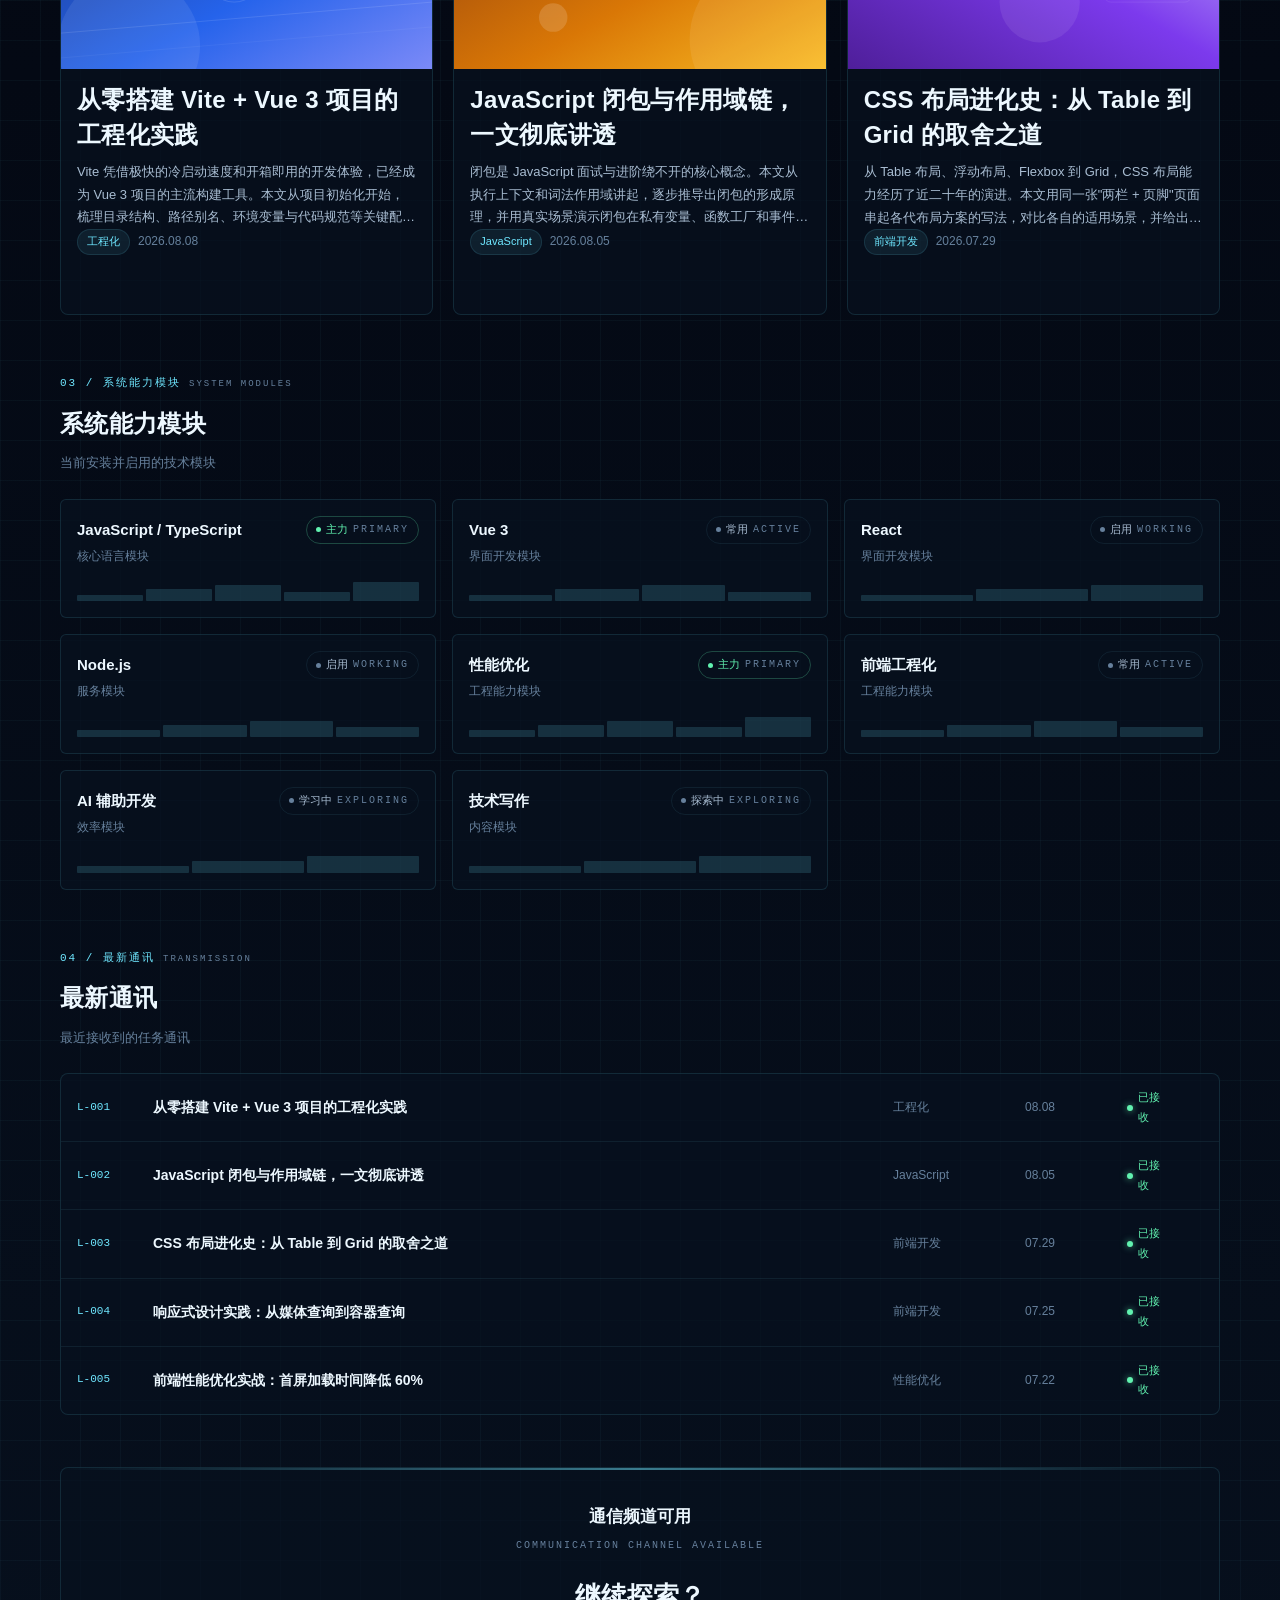
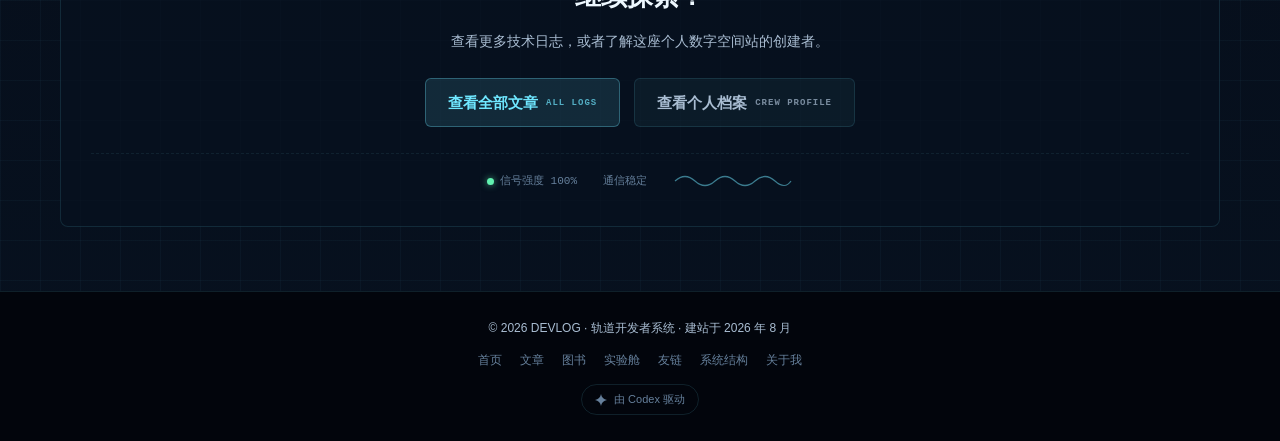
==== commit d69533c7: "feat: 全面升级为个人开发者数字空间站（航天控制中心 UI）" ====
--- a/index.html
+++ b/index.html
@@ -3,36 +3,55 @@
 <head>
   <meta charset="UTF-8">
   <meta name="viewport" content="width=device-width, initial-scale=1.0">
-  <meta name="description" content="DevLog 个人技术博客：写代码，也写点技术笔记。">
-  <title>DevLog - 个人技术博客</title>
+  <meta name="description" content="林默的个人开发者数字空间站：记录代码，也记录每一次技术探索。">
+  <title>DEVLOG // 轨道开发者系统</title>
   <link rel="icon" type="image/svg+xml" href="images/favicon.svg">
   <link rel="stylesheet" href="css/style.css">
 </head>
 <body data-page="home">
 
   <header class="site-header">
-    <div class="container header-inner">
-      <a class="logo" href="index.html">
-        <span class="logo-mark">&lt;/&gt;</span>
-        <span class="logo-name">DevLog</span>
-      </a>
-      <div class="header-right">
-        <nav class="main-nav" aria-label="主导航">
-        <a href="index.html" class="nav-link active">首页</a>
-        <a href="articles.html" class="nav-link">文章</a>
-        <a href="books.html" class="nav-link">图书</a>
-        <a href="menu.html" class="nav-link">菜单</a>
-        <a href="links.html" class="nav-link">友链</a>
-        <a href="structure.html" class="nav-link">结构</a>
-        <a href="about.html" class="nav-link">关于</a>
-        </nav>
-        <button id="theme-toggle" class="theme-toggle" type="button" aria-label="切换主题">
-          <svg class="icon-moon" viewBox="0 0 24 24" fill="none" stroke="currentColor" stroke-width="1.8" stroke-linecap="round" stroke-linejoin="round" aria-hidden="true"><path d="M21 12.8A9 9 0 1 1 11.2 3a7 7 0 0 0 9.8 9.8z"/></svg>
-          <svg class="icon-sun" viewBox="0 0 24 24" fill="none" stroke="currentColor" stroke-width="1.8" stroke-linecap="round" aria-hidden="true"><circle cx="12" cy="12" r="4"/><path d="M12 2v2.5M12 19.5V22M2 12h2.5M19.5 12H22M4.6 4.6l1.8 1.8M17.6 17.6l1.8 1.8M19.4 4.6l-1.8 1.8M6.4 17.6l-1.8 1.8"/></svg>
-        </button>
-      </div>
+    <div class="container">
+      <div class="header-top">
+        <a class="logo" href="index.html">
+          <span class="logo-mark">&lt;/&gt;</span>
+          <span class="logo-text">
+            <span class="logo-name">DEVLOG</span>
+            <span class="logo-sub">轨道开发者系统</span>
+          </span>
+        </a>
+        <div class="header-right">
+          <nav class="main-nav" aria-label="主导航">
+            <a href="index.html" class="nav-link active">首页<span class="nav-en">COMMAND</span></a>
+            <a href="articles.html" class="nav-link">文章<span class="nav-en">LOGS</span></a>
+            <a href="books.html" class="nav-link">图书<span class="nav-en">ARCHIVE</span></a>
+            <a href="menu.html" class="nav-link">实验舱<span class="nav-en">LAB</span></a>
+            <a href="links.html" class="nav-link">友链<span class="nav-en">RELAY</span></a>
+            <a href="structure.html" class="nav-link">系统结构<span class="nav-en">SYSTEM</span></a>
+            <a href="about.html" class="nav-link">关于我<span class="nav-en">PROFILE</span></a>
+          </nav>
+          <button id="theme-toggle" class="theme-toggle" type="button" aria-label="切换主题">
+            <svg class="icon-moon" viewBox="0 0 24 24" fill="none" stroke="currentColor" stroke-width="1.8" stroke-linecap="round" stroke-linejoin="round" aria-hidden="true"><path d="M21 12.8A9 9 0 1 1 11.2 3a7 7 0 0 0 9.8 9.8z"/></svg>
+            <svg class="icon-sun" viewBox="0 0 24 24" fill="none" stroke="currentColor" stroke-width="1.8" stroke-linecap="round" aria-hidden="true"><circle cx="12" cy="12" r="4"/><path d="M12 2v2.5M12 19.5V22M2 12h2.5M19.5 12H22M4.6 4.6l1.8 1.8M17.6 17.6l1.8 1.8M19.4 4.6l-1.8 1.8M6.4 17.6l-1.8 1.8"/></svg>
+          </button>
+          <button id="nav-toggle" class="nav-toggle" type="button" aria-label="打开菜单" aria-expanded="false">
+            <svg viewBox="0 0 24 24" fill="none" stroke="currentColor" stroke-width="1.8" stroke-linecap="round" aria-hidden="true"><path d="M4 7h16M4 12h16M4 17h16"/></svg>
+          </button>
+        </div>
+      </div>
+      <div class="status-bar" aria-label="系统状态">
+        <span class="status-item"><i class="signal-dot ok"></i><span class="status-ok">系统在线</span></span>
+        <span class="status-item hide-mobile">轨道通信正常</span>
+        <span class="status-item hide-mobile">信号 100%</span>
+        <span class="status-item hide-mobile">版本 2.0</span>
+        <span class="status-item" id="status-clock"></span>
+        <span class="status-item" id="status-clock-short"></span>
+      </div>
+      <nav class="mobile-menu" id="mobile-menu" aria-label="移动端导航"></nav>
     </div>
   </header>
+
+  <canvas id="starfield" aria-hidden="true"></canvas>
 
   <main>
     <!-- Hero -->
@@ -51,47 +70,117 @@
           <span class="orbit o2"></span>
           <span class="orbit-track"><i class="orbit-dot"></i></span>
           <svg class="constellation" viewBox="0 0 200 150" fill="none">
-            <path d="M18 128 L52 36 L92 92 L138 26 L178 118" stroke="rgba(125,211,252,0.45)" stroke-width="1"/>
-            <path d="M52 36 L92 92 L138 26" stroke="rgba(165,180,252,0.28)" stroke-width="1"/>
-            <circle cx="18" cy="128" r="2.5" fill="#7dd3fc"/>
-            <circle cx="52" cy="36" r="2.5" fill="#a5b4fc"/>
-            <circle cx="92" cy="92" r="3" fill="#67e8f9"/>
-            <circle cx="138" cy="26" r="2.5" fill="#c4b5fd"/>
-            <circle cx="178" cy="118" r="2.5" fill="#7dd3fc"/>
+            <path d="M18 128 L52 36 L92 92 L138 26 L178 118" stroke="rgba(111,231,255,0.4)" stroke-width="1"/>
+            <path d="M52 36 L92 92 L138 26" stroke="rgba(99,140,255,0.25)" stroke-width="1"/>
+            <circle cx="18" cy="128" r="2.5" fill="#6fe7ff"/>
+            <circle cx="52" cy="36" r="2.5" fill="#9c8cff"/>
+            <circle cx="92" cy="92" r="3" fill="#61f2b0"/>
+            <circle cx="138" cy="26" r="2.5" fill="#638cff"/>
+            <circle cx="178" cy="118" r="2.5" fill="#6fe7ff"/>
           </svg>
         </span>
       </div>
+
       <div class="container hero-inner">
         <div class="hero-text">
-          <img class="hero-avatar" src="images/avatar.svg" alt="林默的头像">
-          <span class="hero-eyebrow">DEVLOG // SYSTEM</span>
-          <h1>你好，我是林默</h1>
-          <p class="hero-lead">写代码，也写点技术笔记</p>
-          <p class="hero-desc">一个热爱前端开发的工程师。在这里分享 JavaScript、前端工程化与性能优化的思考与踩坑记录，也聊聊书单、天气和生活的碎片，把复杂的技术讲清楚。</p>
+          <span class="hero-eyebrow">成员编号 / LM-01</span>
+          <h1>林默</h1>
+          <p class="hero-name-en">LIN MO</p>
+          <p class="hero-role">
+            <span>前端工程师 <span class="role-en">FRONT-END ENGINEER</span></span>
+            <span>技术写作者 <span class="role-en">TECHNICAL WRITER</span></span>
+          </p>
+          <p class="hero-slogan">构建 Web，也记录抵达更远地方的方法。</p>
+          <p class="hero-desc">一个在轨道上写代码的工程师。在这里记录前端工程、JavaScript、性能优化与长期思考，也聊聊书单与日常。把复杂的技术讲清楚，是我的工作方式。</p>
+          <div class="hero-status">
+            <div class="data-line"><span class="telemetry-label"><i class="signal-dot ok"></i>当前状态</span><span class="telemetry-value">在线</span></div>
+            <div class="data-line"><span class="telemetry-label">任务</span><span class="telemetry-value">个人技术记录</span></div>
+            <div class="data-line"><span class="telemetry-label">基地</span><span class="telemetry-value">地球</span></div>
+            <div class="data-line"><span class="telemetry-label">系统</span><span class="telemetry-value">正常</span></div>
+          </div>
           <div class="hero-actions">
-            <a class="btn btn-primary" href="articles.html">查看文章</a>
-            <a class="btn btn-ghost" href="about.html">关于我</a>
+            <a class="btn btn-primary" href="articles.html">浏览任务日志<span class="btn-en">EXPLORE LOGS</span></a>
+            <a class="btn btn-ghost" href="about.html">关于我<span class="btn-en">CREW PROFILE</span></a>
           </div>
-          <div class="hero-stats">
-            <div class="hero-stat"><b id="stat-posts">6</b><span>篇文章</span></div>
-            <div class="hero-stat"><b id="stat-cats">4</b><span>个分类</span></div>
-            <div class="hero-stat"><b>2026</b><span>建站年份</span></div>
-          </div>
-        </div>
-        <div class="hero-visual" aria-hidden="true">
-          <div class="code-window">
-            <div class="code-window-bar">
-              <span class="dot-red"></span>
-              <span class="dot-yellow"></span>
-              <span class="dot-green"></span>
-              <em>hello.js</em>
+        </div>
+
+        <div class="hero-visual">
+          <section class="telemetry-console" aria-label="轨道遥测控制台">
+            <div class="console-head">
+              <span class="console-title">ORBITAL TELEMETRY // 轨道遥测</span>
+              <span class="console-status"><i class="signal-dot ok"></i>运行中</span>
             </div>
-            <div class="code-window-body">
-              <div id="code-lines"></div>
-              <span class="cursor"></span>
+            <div class="console-body">
+              <div class="console-module">
+                <div class="module-head">
+                  <span class="hud-title">系统核心</span>
+                  <span class="hud-label">CORE</span>
+                </div>
+                <div class="data-line"><span class="telemetry-label">系统状态</span><span class="telemetry-value">正常</span></div>
+                <div class="data-line"><span class="telemetry-label">网络状态</span><span class="telemetry-value">在线</span></div>
+                <div class="data-line"><span class="telemetry-label">轨道通信</span><span class="telemetry-value">稳定</span></div>
+                <div class="data-line"><span class="telemetry-label">数据同步</span><span class="telemetry-value">正常</span></div>
+              </div>
+              <div class="console-module">
+                <div class="module-head">
+                  <span class="hud-title">轨道球</span>
+                  <span class="hud-label">ORBIT</span>
+                </div>
+                <div class="orbit-globe">
+                  <svg viewBox="0 0 150 150" fill="none" aria-hidden="true">
+                    <circle cx="75" cy="75" r="42" stroke="rgba(111,231,255,0.4)" stroke-width="1"/>
+                    <ellipse cx="75" cy="75" rx="42" ry="16" stroke="rgba(111,231,255,0.3)" stroke-width="1"/>
+                    <ellipse cx="75" cy="75" rx="42" ry="16" stroke="rgba(111,231,255,0.3)" stroke-width="1" transform="rotate(60 75 75)"/>
+                    <ellipse cx="75" cy="75" rx="42" ry="16" stroke="rgba(111,231,255,0.3)" stroke-width="1" transform="rotate(-60 75 75)"/>
+                    <path d="M33 75h84M75 33v84" stroke="rgba(111,231,255,0.25)" stroke-width="1"/>
+                    <g class="globe-ring">
+                      <ellipse cx="75" cy="75" rx="56" ry="20" stroke="rgba(99,140,255,0.35)" stroke-width="1" transform="rotate(-18 75 75)"/>
+                    </g>
+                    <g class="globe-sat">
+                      <circle cx="75" cy="19" r="2.5" fill="#6fe7ff"/>
+                    </g>
+                    <path class="globe-scan" d="M75 20 A55 55 0 0 1 130 75" stroke="rgba(111,231,255,0.3)" stroke-width="1"/>
+                  </svg>
+                  <span class="globe-coords tl">N 31.2°</span>
+                  <span class="globe-coords br">E 121.4°</span>
+                </div>
+              </div>
+              <div class="console-module">
+                <div class="module-head">
+                  <span class="hud-title">代码终端</span>
+                  <span class="hud-label">TERMINAL</span>
+                </div>
+                <div class="code-window">
+                  <div class="code-window-bar">
+                    <span class="dot-red"></span>
+                    <span class="dot-yellow"></span>
+                    <span class="dot-green"></span>
+                    <em>mission.js</em>
+                  </div>
+                  <div class="code-window-body">
+                    <div id="code-lines"></div>
+                    <span class="cursor"></span>
+                  </div>
+                </div>
+              </div>
+              <div class="console-module">
+                <div class="module-head">
+                  <span class="hud-title">遥测数据</span>
+                  <span class="hud-label">DATA</span>
+                </div>
+                <div class="data-line"><span class="telemetry-label">文章</span><span class="telemetry-value" id="tel-posts">08</span></div>
+                <div class="data-line"><span class="telemetry-label">知识档案</span><span class="telemetry-value" id="tel-books">05</span></div>
+                <div class="data-line"><span class="telemetry-label">系统模块</span><span class="telemetry-value" id="tel-modules">08</span></div>
+                <div class="data-line"><span class="telemetry-label">系统状态</span><span class="telemetry-value">正常</span></div>
+                <div class="data-line"><span class="telemetry-label">通信状态</span><span class="telemetry-value">稳定</span></div>
+              </div>
             </div>
-          </div>
-          <span class="hero-chip"><i class="sys-dot"></i>SYS.ONLINE · 持续更新中</span>
+            <div class="console-foot">
+              <i class="signal-dot ok"></i>
+              <span>开发者网络在线</span>
+              <span class="foot-en">DEVLOG NETWORK ONLINE</span>
+            </div>
+          </section>
         </div>
       </div>
       <a class="hero-scroll" href="#weather" aria-label="向下滚动">
@@ -101,65 +190,62 @@
     </section>
 
     <div class="container home-main">
-      <!-- 天气预报 -->
-      <section class="home-section weather-section" id="weather" data-reveal>
-        <div class="home-section-head">
-          <span class="section-eyebrow">01 // WEATHER</span>
-          <h2>天气预报</h2>
-          <p class="sub">未来 5 天 · 模拟数据</p>
+      <!-- 地面环境遥测 -->
+      <section class="home-section" id="weather" data-reveal>
+        <div class="home-section-head">
+          <span class="section-eyebrow">01 / 地面环境遥测 <span class="eyebrow-en">GROUND STATION</span></span>
+          <h2>地面环境数据</h2>
+          <p class="sub">空间站正在接收地面气象数据</p>
         </div>
         <div id="weather-list" class="weather-grid"></div>
       </section>
 
-      <!-- 精选文章 -->
+      <!-- 核心任务日志 -->
       <section class="home-section" data-reveal>
         <div class="home-section-head">
-          <span class="section-eyebrow">02 // FEATURED</span>
-          <h2>精选文章</h2>
+          <span class="section-eyebrow">02 / 核心任务日志 <span class="eyebrow-en">MISSION LOG</span></span>
+          <h2>核心任务日志</h2>
           <p class="sub">挑几篇有代表性的，从这开始读</p>
         </div>
         <div id="featured-list" class="featured-grid"></div>
       </section>
 
-      <!-- 技能 -->
+      <!-- 系统能力模块 -->
       <section class="home-section" data-reveal>
         <div class="home-section-head">
-          <span class="section-eyebrow">03 // STACK</span>
-          <h2>我的技能</h2>
-          <p class="sub">日常工作的技术栈</p>
-        </div>
-        <div class="skill-tags">
-          <span class="skill-tag">JavaScript / TypeScript</span>
-          <span class="skill-tag">Vue3</span>
-          <span class="skill-tag">React</span>
-          <span class="skill-tag">Node.js</span>
-          <span class="skill-tag">CSS / 响应式布局</span>
-          <span class="skill-tag">Vite / Webpack</span>
-          <span class="skill-tag">性能优化</span>
-          <span class="skill-tag">前端工程化</span>
-        </div>
-      </section>
-
-      <!-- 最新文章 -->
+          <span class="section-eyebrow">03 / 系统能力模块 <span class="eyebrow-en">SYSTEM MODULES</span></span>
+          <h2>系统能力模块</h2>
+          <p class="sub">当前安装并启用的技术模块</p>
+        </div>
+        <div id="module-list" class="module-grid"></div>
+      </section>
+
+      <!-- 最新通讯 -->
       <section class="home-section" data-reveal>
         <div class="home-section-head">
-          <span class="section-eyebrow">04 // LATEST</span>
-          <h2>最新文章</h2>
-          <p class="sub">最近更新的内容</p>
-        </div>
-        <ul id="latest-list" class="recent-list home-latest"></ul>
-        <div class="section-more">
-          <a class="btn btn-ghost" href="articles.html">查看全部文章</a>
-        </div>
-      </section>
-
-      <!-- CTA -->
-      <section class="cta-banner" data-reveal>
-        <h3>对某篇文章感兴趣？</h3>
-        <p>前往文章列表，按分类浏览全部内容，或者到"关于我"页面找我聊聊。</p>
-        <div class="hero-actions">
-          <a class="btn btn-primary" href="articles.html">浏览文章列表</a>
-          <a class="btn btn-ghost" href="about.html">联系我</a>
+          <span class="section-eyebrow">04 / 最新通讯 <span class="eyebrow-en">TRANSMISSION</span></span>
+          <h2>最新通讯</h2>
+          <p class="sub">最近接收到的任务通讯</p>
+        </div>
+        <div id="transmission-list" class="transmission-wrap"></div>
+      </section>
+
+      <!-- 通信频道 -->
+      <section class="comms-panel" data-reveal>
+        <p class="comms-title">通信频道可用</p>
+        <p class="comms-en">COMMUNICATION CHANNEL AVAILABLE</p>
+        <p class="comms-main">继续探索？</p>
+        <p class="comms-desc">查看更多技术日志，或者了解这座个人数字空间站的创建者。</p>
+        <div class="comms-actions">
+          <a class="btn btn-primary" href="articles.html">查看全部文章<span class="btn-en">ALL LOGS</span></a>
+          <a class="btn btn-ghost" href="about.html">查看个人档案<span class="btn-en">CREW PROFILE</span></a>
+        </div>
+        <div class="comms-foot">
+          <span class="status-item"><i class="signal-dot ok"></i>信号强度 100%</span>
+          <span>通信稳定</span>
+          <svg class="comms-wave" viewBox="0 0 120 22" fill="none" aria-hidden="true">
+            <path d="M2 11 Q12 2 22 11 T42 11 T62 11 T82 11 T102 11 T118 11" stroke="currentColor" stroke-width="1.2"/>
+          </svg>
         </div>
       </section>
     </div>
@@ -167,15 +253,15 @@
 
   <footer class="site-footer">
     <div class="container">
-      <p class="footer-info">© 2026 DevLog · 建站于 2026 年 8 月</p>
+      <p class="footer-info">© 2026 DEVLOG · 轨道开发者系统 · 建站于 2026 年 8 月</p>
       <p class="footer-links">
         <a href="index.html">首页</a>
         <a href="articles.html">文章</a>
         <a href="books.html">图书</a>
-        <a href="menu.html">菜单</a>
+        <a href="menu.html">实验舱</a>
         <a href="links.html">友链</a>
-        <a href="structure.html">结构</a>
-        <a href="about.html">关于</a>
+        <a href="structure.html">系统结构</a>
+        <a href="about.html">关于我</a>
       </p>
       <a class="codex-badge" href="https://openai.com/codex/" target="_blank" rel="noopener" aria-label="由 Codex 驱动">
         <svg viewBox="0 0 24 24" fill="currentColor" aria-hidden="true">
--- a/css/style.css
+++ b/css/style.css
@@ -1,67 +1,110 @@
 /* ============================================================
-   DevLog - 个人技术博客样式表
-   风格：简洁、专业、阅读舒适
-   配色：白底 #ffffff / 主文字 #333333 / 强调柔和蓝 #0969da（GitHub 风格）
-   适配：桌面双栏（7:3），移动端单栏（侧边栏下移）
+   DEVLOG // 轨道开发者系统
+   个人开发者数字空间站 - 统一设计系统
+   结构：变量 / Reset / 排版 / 深空背景 / 导航 / 状态栏 / HUD
+         / Hero / 遥测控制台 / 地面遥测 / 任务日志 / 能力模块
+         / 最新通讯 / 通信频道 / 文章 / 文章详情 / 图书 / 实验舱
+         / 星链中继 / 系统架构 / 成员档案 / 全局搜索 / 动画
+         / 响应式 / Reduced Motion
    ============================================================ */
 
+/* ---------- 1. 全局变量 ---------- */
+
 :root {
-  --bg: #ffffff;
-  --text: #333333;
-  --text-soft: #3f3f46;
-  --text-muted: #6b7280;
-  --text-light: #9ca3af;
-  --accent: #0969da;
-  --accent-dark: #0550ae;
-  --accent-soft: #ddf4ff;
-  --accent-soft-border: #b6e3ff;
-  --card-bg: #f9fafb;
-  --card-glass: rgba(255, 255, 255, 0.78);
-  --border: #d0d7de;
-  --header-bg: rgba(246, 248, 250, 0.92);
-  --titlebar-bg: linear-gradient(180deg, #f8fbff 0%, #ffffff 100%);
-  --input-bg: #ffffff;
-  --btn-ghost-bg: #ffffff;
-  --code-inline-bg: #f3f4f6;
-  --table-stripe: #f9fafb;
-  --scroll-track: #f1f5f9;
-  --scroll-thumb: #cbd5e1;
-  --code-bg: #1f2937;
-  --code-text: #e5e7eb;
-  --radius: 12px;
-  --radius-sm: 8px;
-  --header-h: 64px;
-  --shadow: 0 1px 3px rgba(17, 24, 39, 0.06), 0 1px 2px rgba(17, 24, 39, 0.04);
-  --shadow-hover: 0 10px 24px rgba(17, 24, 39, 0.10);
+  color-scheme: dark;
+
+  /* 航天深色（默认） */
+  --bg-deep: #02050c;
+  --bg-space: #040914;
+  --bg-panel: #07111f;
+  --bg-elevated: #0a1628;
+  --panel-glass: rgba(8, 19, 34, 0.72);
+  --text: #edf8ff;
+  --text-2: #a9bdd2;
+  --text-3: #66809c;
+  --cyan: #6fe7ff;
+  --blue: #638cff;
+  --purple: #9c8cff;
+  --green: #61f2b0;
+  --warn: #ffc857;
+  --danger: #ff6577;
+  --border: rgba(111, 231, 255, 0.12);
+  --border-strong: rgba(111, 231, 255, 0.3);
+  --line: rgba(111, 231, 255, 0.08);
+  --card: rgba(7, 17, 31, 0.72);
+  --code-bg: #050a14;
+
+  /* 兼容旧组件别名 */
+  --accent: var(--cyan);
+  --accent-dark: var(--blue);
+  --accent-soft: rgba(111, 231, 255, 0.08);
+  --accent-soft-border: rgba(111, 231, 255, 0.28);
+  --bg: var(--bg-space);
+  --text-soft: var(--text-2);
+  --text-muted: var(--text-2);
+  --text-light: var(--text-3);
+  --card-bg: var(--bg-panel);
+  --card-glass: var(--card);
+  --header-bg: rgba(2, 5, 12, 0.82);
+  --titlebar-bg: linear-gradient(180deg, var(--bg-deep), var(--bg-space));
+  --input-bg: var(--bg-elevated);
+  --btn-ghost-bg: rgba(111, 231, 255, 0.05);
+  --code-inline-bg: rgba(111, 231, 255, 0.08);
+  --table-stripe: rgba(111, 231, 255, 0.04);
+  --scroll-track: var(--bg-panel);
+  --scroll-thumb: #1d3a55;
+  --code-text: #d9e8f5;
+
+  --header-h: 62px;
+  --status-h: 30px;
+  --radius: 8px;
+  --radius-sm: 6px;
+  --shadow: 0 10px 34px rgba(0, 0, 0, 0.35);
+  --shadow-hover: 0 16px 40px rgba(0, 0, 0, 0.45);
   --font-stack: -apple-system, BlinkMacSystemFont, "Segoe UI", "PingFang SC",
     "Hiragino Sans GB", "Microsoft YaHei", "Helvetica Neue", Arial, sans-serif;
-  --container-w: 1120px;
-  --line-height: 1.7;
-}
-
-html[data-theme="dark"] {
-  color-scheme: dark;
-  --bg: #0b1220;
-  --text: #e2e8f0;
-  --text-soft: #cbd5e1;
-  --text-muted: #94a3b8;
-  --text-light: #64748b;
-  --accent: #60a5fa;
-  --accent-dark: #93c5fd;
-  --accent-soft: rgba(96, 165, 250, 0.14);
-  --accent-soft-border: rgba(96, 165, 250, 0.35);
-  --card-bg: #111a2e;
-  --card-glass: rgba(17, 26, 46, 0.72);
-  --border: #1e293b;
-  --header-bg: rgba(11, 18, 32, 0.85);
-  --titlebar-bg: linear-gradient(180deg, #0b1220 0%, #0f172a 100%);
-  --input-bg: #0f172a;
-  --btn-ghost-bg: rgba(255, 255, 255, 0.05);
-  --code-inline-bg: #1e293b;
-  --table-stripe: rgba(148, 163, 184, 0.06);
-  --scroll-track: #0f172a;
-  --scroll-thumb: #334155;
-}
+  --font-mono: ui-monospace, SFMono-Regular, Consolas, "Courier New", monospace;
+  --container-w: 1160px;
+  --line-height: 1.8;
+}
+
+html[data-theme="light"] {
+  color-scheme: light;
+
+  /* 航天实验室白 */
+  --bg-deep: #e8eff6;
+  --bg-space: #f4f8fc;
+  --bg-panel: #eaf1f7;
+  --bg-elevated: #ffffff;
+  --panel-glass: rgba(255, 255, 255, 0.75);
+  --text: #0e2138;
+  --text-2: #3d5770;
+  --text-3: #6c8398;
+  --cyan: #0891b2;
+  --blue: #2563eb;
+  --purple: #7c6cf0;
+  --green: #0e9f6e;
+  --warn: #b45309;
+  --danger: #d92d4a;
+  --border: rgba(8, 55, 90, 0.12);
+  --border-strong: rgba(8, 145, 178, 0.35);
+  --line: rgba(8, 55, 90, 0.08);
+  --card: rgba(255, 255, 255, 0.78);
+  --code-bg: #0b1626;
+
+  --accent-soft: rgba(8, 145, 178, 0.08);
+  --accent-soft-border: rgba(8, 145, 178, 0.3);
+  --header-bg: rgba(244, 248, 252, 0.85);
+  --btn-ghost-bg: rgba(8, 55, 90, 0.04);
+  --code-inline-bg: rgba(8, 55, 90, 0.06);
+  --table-stripe: rgba(8, 55, 90, 0.03);
+  --scroll-track: #e6eef5;
+  --scroll-thumb: #b4c7d8;
+  --shadow: 0 8px 24px rgba(14, 33, 56, 0.08);
+  --shadow-hover: 0 14px 34px rgba(14, 33, 56, 0.13);
+}
+
+/* ---------- 2. Reset ---------- */
 
 * {
   margin: 0;
@@ -71,29 +114,36 @@
 
 html {
   scroll-behavior: smooth;
-  scroll-padding-top: calc(var(--header-h) + 12px);
+  scroll-padding-top: calc(var(--header-h) + var(--status-h) + 12px);
+  scrollbar-color: var(--scroll-thumb) var(--scroll-track);
+  scrollbar-width: thin;
   -webkit-text-size-adjust: 100%;
 }
 
 body {
-  padding-top: var(--header-h);
+  padding-top: calc(var(--header-h) + var(--status-h));
   font-family: var(--font-stack);
-  background-color: var(--bg);
+  background-color: var(--bg-space);
   background-image:
-    linear-gradient(rgba(148, 163, 184, 0.055) 1px, transparent 1px),
-    linear-gradient(90deg, rgba(148, 163, 184, 0.055) 1px, transparent 1px),
-    radial-gradient(1100px 520px at 88% -8%, rgba(59, 130, 246, 0.10), transparent 60%),
-    radial-gradient(900px 460px at -8% 18%, rgba(14, 165, 233, 0.08), transparent 55%),
-    radial-gradient(700px 400px at 50% 110%, rgba(16, 185, 129, 0.06), transparent 60%);
-  background-size: 28px 28px, 28px 28px, auto, auto, auto;
+    linear-gradient(rgba(111, 231, 255, 0.035) 1px, transparent 1px),
+    linear-gradient(90deg, rgba(111, 231, 255, 0.035) 1px, transparent 1px),
+    radial-gradient(1000px 620px at 82% -10%, rgba(99, 140, 255, 0.1), transparent 60%),
+    radial-gradient(820px 520px at -8% 28%, rgba(111, 231, 255, 0.06), transparent 55%),
+    linear-gradient(180deg, var(--bg-deep), var(--bg-space) 46%, var(--bg-panel));
+  background-size: 40px 40px, 40px 40px, auto, auto, auto;
   color: var(--text);
   line-height: var(--line-height);
   font-size: 16px;
   -webkit-font-smoothing: antialiased;
 }
 
-::selection {
-  background: rgba(9, 105, 218, 0.18);
+html[data-theme="light"] body {
+  background-image:
+    linear-gradient(rgba(8, 55, 90, 0.04) 1px, transparent 1px),
+    linear-gradient(90deg, rgba(8, 55, 90, 0.04) 1px, transparent 1px),
+    radial-gradient(1000px 620px at 82% -10%, rgba(37, 99, 235, 0.07), transparent 60%),
+    radial-gradient(820px 520px at -8% 28%, rgba(8, 145, 178, 0.05), transparent 55%),
+    linear-gradient(180deg, #edf3f8, var(--bg-space) 46%, #eaf1f7);
 }
 
 img {
@@ -102,14 +152,24 @@
 }
 
 a {
-  color: var(--accent);
+  color: var(--cyan);
   text-decoration: none;
   transition: color 0.2s ease;
 }
 
 a:hover {
-  color: var(--accent-dark);
-}
+  color: var(--text);
+}
+
+button {
+  font-family: inherit;
+}
+
+::selection {
+  background: rgba(111, 231, 255, 0.22);
+}
+
+/* ---------- 3. 基础排版 ---------- */
 
 .container {
   max-width: var(--container-w);
@@ -117,30 +177,128 @@
   padding: 0 24px;
 }
 
-/* ---------------- 顶部导航 ---------------- */
+h1,
+h2,
+h3 {
+  font-weight: 700;
+  letter-spacing: 0.3px;
+}
+
+.mono {
+  font-family: var(--font-mono);
+}
+
+:focus-visible {
+  outline: 2px solid var(--cyan);
+  outline-offset: 2px;
+  border-radius: 2px;
+}
+
+/* 滚动条 */
+
+::-webkit-scrollbar {
+  width: 9px;
+  height: 9px;
+}
+
+::-webkit-scrollbar-track {
+  background: var(--scroll-track);
+}
+
+::-webkit-scrollbar-thumb {
+  background: var(--scroll-thumb);
+  border-radius: 4px;
+}
+
+::-webkit-scrollbar-thumb:hover {
+  background: var(--cyan);
+}
+
+/* ---------- 4. 深空背景 ---------- */
+
+#starfield {
+  position: fixed;
+  inset: 0;
+  z-index: -3;
+  pointer-events: none;
+}
+
+body::before,
+body::after {
+  content: "";
+  position: fixed;
+  z-index: -2;
+  border-radius: 50%;
+  filter: blur(90px);
+  pointer-events: none;
+}
+
+body::before {
+  width: 420px;
+  height: 420px;
+  top: -140px;
+  right: -120px;
+  background: rgba(99, 140, 255, 0.14);
+  animation: orbFloat 30s ease-in-out infinite alternate;
+}
+
+body::after {
+  width: 360px;
+  height: 360px;
+  bottom: -120px;
+  left: -140px;
+  background: rgba(111, 231, 255, 0.1);
+  animation: orbFloat 36s ease-in-out infinite alternate-reverse;
+}
+
+@keyframes orbFloat {
+  from {
+    transform: translate(0, 0) scale(1);
+  }
+  to {
+    transform: translate(36px, 26px) scale(1.08);
+  }
+}
+
+/* 阅读进度条 */
+
+.scroll-progress {
+  position: fixed;
+  top: 0;
+  left: 0;
+  height: 2px;
+  width: 0%;
+  z-index: 120;
+  background: linear-gradient(90deg, var(--cyan), var(--blue));
+  box-shadow: 0 0 8px rgba(111, 231, 255, 0.4);
+  pointer-events: none;
+  transition: width 0.1s linear;
+}
+
+/* ---------- 5. 导航 ---------- */
 
 .site-header {
   position: fixed;
   top: 0;
   left: 0;
   right: 0;
-  width: 100%;
-  z-index: 50;
+  z-index: 90;
   background: var(--header-bg);
-  backdrop-filter: blur(8px);
+  backdrop-filter: blur(12px);
+  -webkit-backdrop-filter: blur(12px);
   border-bottom: 1px solid var(--border);
-  transition: box-shadow 0.2s ease;
 }
 
 .site-header.scrolled {
-  box-shadow: 0 2px 10px rgba(17, 24, 39, 0.08);
-}
-
-.header-inner {
+  box-shadow: 0 8px 30px rgba(0, 0, 0, 0.3);
+}
+
+.header-top {
+  height: var(--header-h);
   display: flex;
   align-items: center;
   justify-content: space-between;
-  height: 64px;
+  gap: 16px;
 }
 
 .logo {
@@ -148,8 +306,6 @@
   align-items: center;
   gap: 10px;
   color: var(--text);
-  font-weight: 700;
-  font-size: 20px;
 }
 
 .logo:hover {
@@ -160,94 +316,127 @@
   display: inline-flex;
   align-items: center;
   justify-content: center;
-  width: 32px;
-  height: 32px;
-  border-radius: 8px;
-  background: linear-gradient(135deg, #0550ae, var(--accent));
-  box-shadow: 0 0 14px rgba(9, 105, 218, 0.35);
-  color: #fff;
-  font-family: ui-monospace, SFMono-Regular, Consolas, monospace;
+  width: 34px;
+  height: 34px;
+  border: 1px solid var(--border-strong);
+  border-radius: var(--radius-sm);
+  background: var(--accent-soft);
+  color: var(--cyan);
+  font-family: var(--font-mono);
   font-size: 13px;
+  box-shadow: 0 0 12px rgba(111, 231, 255, 0.18);
+}
+
+.logo-text {
+  display: flex;
+  flex-direction: column;
+  line-height: 1.25;
+}
+
+.logo-name {
+  font-family: var(--font-mono);
+  font-size: 15px;
+  font-weight: 700;
+  letter-spacing: 1px;
+  color: var(--text);
+}
+
+.logo-sub {
+  font-size: 10px;
+  letter-spacing: 1px;
+  color: var(--text-3);
+}
+
+.header-right {
+  display: flex;
+  align-items: center;
+  gap: 14px;
 }
 
 .main-nav {
   display: flex;
-  align-self: stretch;
   align-items: stretch;
-  gap: 4px;
+  gap: 2px;
 }
 
 .nav-link {
   position: relative;
   display: inline-flex;
-  align-items: center;
-  padding: 0 14px;
-  color: var(--text-muted);
-  font-size: 15px;
+  flex-direction: column;
+  align-items: center;
+  justify-content: center;
+  gap: 1px;
+  min-width: 52px;
+  padding: 8px 10px;
+  color: var(--text-2);
+  font-size: 14px;
   font-weight: 500;
-}
-
-.nav-link::after {
+  border-radius: 4px;
+  transition: color 0.2s ease, background 0.2s ease;
+}
+
+.nav-link:hover {
+  color: var(--text);
+  background: var(--accent-soft);
+}
+
+.nav-en {
+  font-family: var(--font-mono);
+  font-size: 9px;
+  letter-spacing: 1.5px;
+  color: var(--text-3);
+}
+
+.nav-link.active {
+  color: var(--cyan);
+  background: var(--accent-soft);
+}
+
+.nav-link.active::before {
   content: "";
   position: absolute;
-  left: 12px;
-  right: 12px;
+  top: 6px;
+  width: 4px;
+  height: 4px;
+  border-radius: 50%;
+  background: var(--cyan);
+  box-shadow: 0 0 6px rgba(111, 231, 255, 0.8);
+}
+
+.nav-link.active::after {
+  content: "";
+  position: absolute;
+  left: 10px;
+  right: 10px;
   bottom: 0;
-  height: 2px;
-  border-radius: 2px 2px 0 0;
-  background: transparent;
-  transform: scaleX(0);
-  transition: transform 0.25s ease, background 0.2s ease;
-}
-
-.nav-link:hover {
-  color: var(--accent);
-}
-
-.nav-link:hover::after {
-  background: var(--accent-soft-border);
-  transform: scaleX(1);
-}
-
-.nav-link.active {
-  color: var(--accent);
-  font-weight: 600;
-}
-
-.nav-link.active::after {
-  background: var(--accent);
-  transform: scaleX(1);
-}
-
-.header-right {
-  display: flex;
-  align-items: stretch;
-  gap: 12px;
+  height: 1px;
+  background: var(--cyan);
+  opacity: 0.6;
 }
 
 .theme-toggle {
   display: inline-flex;
   align-items: center;
   justify-content: center;
-  width: 36px;
-  height: 36px;
-  align-self: center;
-  border-radius: 50%;
+  width: 34px;
+  height: 34px;
+  flex: none;
+  border-radius: 6px;
   border: 1px solid var(--border);
   background: var(--btn-ghost-bg);
-  color: var(--text-muted);
+  color: var(--text-2);
   cursor: pointer;
   transition: color 0.2s ease, border-color 0.2s ease, background 0.2s ease;
 }
 
 .theme-toggle:hover {
-  color: var(--accent);
-  border-color: var(--accent-soft-border);
+  color: var(--cyan);
+  border-color: var(--border-strong);
 }
 
 .theme-toggle svg {
-  width: 18px;
-  height: 18px;
+  width: 17px;
+  height: 17px;
 }
 
 .theme-toggle .icon-sun {
@@ -262,1009 +451,240 @@
   display: none;
 }
 
-/* ---------------- 页面主体：双栏布局 ---------------- */
-
-.page-layout {
-  display: grid;
-  grid-template-columns: minmax(0, 7fr) minmax(0, 3fr);
-  gap: 36px;
-  padding-top: 36px;
-  padding-bottom: 64px;
-  align-items: start;
-}
-
-.content-main {
-  min-width: 0;
-}
-
-.sidebar {
-  display: flex;
-  flex-direction: column;
-  gap: 20px;
-  position: sticky;
-  top: 88px;
-}
-
-.page-heading {
-  margin-bottom: 24px;
-}
-
-.page-heading h1 {
-  font-size: 28px;
-  font-weight: 700;
+/* 移动菜单 */
+
+.nav-toggle {
+  display: none;
+  width: 38px;
+  height: 38px;
+  align-items: center;
+  justify-content: center;
+  border: 1px solid var(--border);
+  border-radius: 6px;
+  background: var(--btn-ghost-bg);
+  color: var(--text-2);
+  cursor: pointer;
+}
+
+.nav-toggle svg {
+  width: 20px;
+  height: 20px;
+}
+
+.mobile-menu {
+  display: none;
+}
+
+/* ---------- 6. 系统状态栏 ---------- */
+
+.status-bar {
+  height: var(--status-h);
+  display: flex;
+  align-items: center;
+  gap: 18px;
+  border-top: 1px solid var(--line);
+  font-family: var(--font-mono);
+  font-size: 11px;
+  color: var(--text-3);
   letter-spacing: 0.5px;
-}
-
-.page-subtitle {
-  margin-top: 6px;
-  color: var(--text-muted);
-  font-size: 15px;
-}
-
-/* ---------------- 文章卡片 ---------------- */
-
-.post-list {
-  display: grid;
-  grid-template-columns: repeat(2, minmax(0, 1fr));
-  gap: 24px;
-  align-items: stretch;
-}
-
-.post-card {
+  overflow: hidden;
+  white-space: nowrap;
+}
+
+.status-item {
+  display: inline-flex;
+  align-items: center;
+  gap: 6px;
+}
+
+.status-item + .status-item::before {
+  content: "";
+  width: 1px;
+  height: 10px;
+  margin-right: 18px;
+  background: var(--border);
+}
+
+.signal-dot {
+  width: 6px;
+  height: 6px;
+  flex: none;
+  border-radius: 50%;
+  background: var(--text-3);
+}
+
+.signal-dot.ok {
+  background: var(--green);
+  box-shadow: 0 0 7px rgba(97, 242, 176, 0.7);
+  animation: signalPulse 2.6s ease-in-out infinite;
+}
+
+.signal-dot.warn {
+  background: var(--warn);
+}
+
+.signal-dot.err {
+  background: var(--danger);
+}
+
+@keyframes signalPulse {
+  0%,
+  100% {
+    opacity: 1;
+  }
+  50% {
+    opacity: 0.45;
+  }
+}
+
+.status-ok {
+  color: var(--green);
+}
+
+#status-clock,
+#status-clock-short {
+  margin-left: auto;
+}
+
+#status-clock-short {
+  display: none;
+}
+
+/* ---------- 7. HUD 通用组件 ---------- */
+
+.hud-panel {
   position: relative;
-  display: flex;
-  flex-direction: column;
-  background: var(--card-bg);
+  background: var(--panel-glass);
   border: 1px solid var(--border);
   border-radius: var(--radius);
-  overflow: hidden;
-  box-shadow: var(--shadow);
-  transition: transform 0.3s ease, box-shadow 0.3s ease, border-color 0.3s ease;
-}
-
-.post-card:hover {
-  transform: translateY(-5px);
-  box-shadow: var(--shadow-hover);
-  border-color: var(--accent-soft-border);
-}
-
-.card-cover {
-  display: block;
-  aspect-ratio: 16 / 7;
-  overflow: hidden;
-  background: var(--accent-soft);
-}
-
-.card-cover img {
-  width: 100%;
-  height: 100%;
-  object-fit: cover;
-  transition: transform 0.35s ease;
-}
-
-.post-card:hover .card-cover img {
-  transform: scale(1.03);
-}
-
-.card-body {
-  flex: 1;
-  padding: 20px 24px 24px;
-}
-
-.card-meta {
-  display: flex;
-  align-items: center;
-  flex-wrap: wrap;
-  gap: 10px;
-  margin-bottom: 10px;
-  font-size: 13px;
-  color: var(--text-muted);
-}
-
-.tag {
-  display: inline-block;
-  padding: 3px 10px;
-  border-radius: 999px;
-  background: var(--accent-soft);
-  color: var(--accent);
-  font-size: 13px;
-  font-weight: 500;
-  transition: background 0.2s ease;
-}
-
-a.tag:hover {
-  background: var(--accent-soft-border);
-  color: var(--accent-dark);
-}
-
-.card-meta time::before {
-  content: "·";
-  margin-right: 10px;
-  color: var(--text-light);
-}
-
-.card-meta .read-time::before {
-  content: "·";
-  margin-right: 10px;
-  color: var(--text-light);
-}
-
-.card-title {
-  font-size: 20px;
-  font-weight: 700;
-  line-height: 1.4;
-  margin-bottom: 8px;
-}
-
-.card-title a {
-  color: var(--text);
-}
-
-.card-title a:hover {
-  color: var(--accent);
-}
-
-.card-summary {
-  color: var(--text-muted);
-  font-size: 15px;
-  line-height: 1.7;
-  display: -webkit-box;
-  -webkit-line-clamp: 3;
-  -webkit-box-orient: vertical;
-  overflow: hidden;
-}
-
-.card-more {
-  display: inline-block;
-  margin-top: 12px;
-  font-size: 13px;
-  font-weight: 600;
-  color: var(--accent);
-  opacity: 0;
-  transform: translateY(4px);
-  transition: opacity 0.25s ease, transform 0.25s ease;
-}
-
-.post-card:hover .card-more {
-  opacity: 1;
-  transform: none;
-}
-
-.list-empty {
-  padding: 48px 24px;
-  text-align: center;
-  color: var(--text-muted);
-  background: var(--card-bg);
-  border: 1px dashed var(--border);
-  border-radius: var(--radius);
-}
-
-/* ---------------- 侧边栏组件 ---------------- */
-
-.widget {
-  background: var(--card-bg);
-  border: 1px solid var(--border);
-  border-radius: var(--radius);
-  padding: 20px;
-}
-
-.widget-title {
+  backdrop-filter: blur(10px);
+  -webkit-backdrop-filter: blur(10px);
+}
+
+.hud-panel::before,
+.hud-panel::after {
+  content: "";
+  position: absolute;
+  width: 8px;
+  height: 8px;
+  pointer-events: none;
+}
+
+.hud-panel::before {
+  top: 6px;
+  left: 6px;
+  border-top: 1px solid var(--border-strong);
+  border-left: 1px solid var(--border-strong);
+}
+
+.hud-panel::after {
+  right: 6px;
+  bottom: 6px;
+  border-right: 1px solid var(--border-strong);
+  border-bottom: 1px solid var(--border-strong);
+}
+
+.hud-label {
+  font-family: var(--font-mono);
+  font-size: 10px;
+  letter-spacing: 2px;
+  text-transform: uppercase;
+  color: var(--text-3);
+}
+
+.hud-title {
   font-size: 15px;
   font-weight: 700;
-  margin-bottom: 14px;
-  padding-bottom: 10px;
-  border-bottom: 1px solid var(--border);
-}
-
-.profile-card {
-  text-align: center;
-}
-
-.avatar {
-  width: 76px;
-  height: 76px;
-  margin: 0 auto 12px;
-  border-radius: 50%;
-  border: 3px solid #fff;
-  box-shadow: 0 0 0 3px #fff, 0 0 18px rgba(9, 105, 218, 0.35);
-}
-
-.profile-name {
-  font-size: 17px;
-  font-weight: 700;
-}
-
-.profile-bio {
-  margin-top: 6px;
+  color: var(--text);
+}
+
+.mission-id {
+  font-family: var(--font-mono);
+  font-size: 11px;
+  letter-spacing: 1px;
+  color: var(--cyan);
+}
+
+.telemetry-label {
+  font-size: 12px;
+  color: var(--text-3);
+}
+
+.telemetry-value {
+  font-family: var(--font-mono);
   font-size: 13px;
-  color: var(--text-muted);
-  line-height: 1.6;
-}
-
-.profile-links {
-  margin-top: 14px;
-  display: flex;
-  justify-content: center;
-  gap: 14px;
+  color: var(--text);
+}
+
+.data-line {
+  display: flex;
+  align-items: center;
+  justify-content: space-between;
+  gap: 12px;
+  padding: 7px 0;
+  border-bottom: 1px dashed var(--line);
   font-size: 13px;
-  font-weight: 500;
-}
-
-.category-list {
-  list-style: none;
-  display: flex;
-  flex-direction: column;
-  gap: 2px;
-}
-
-.category-list li a {
-  display: flex;
-  align-items: center;
-  justify-content: space-between;
-  padding: 7px 10px;
-  border-radius: var(--radius-sm);
-  color: var(--text-muted);
-  font-size: 14px;
-  transition: background 0.15s ease, color 0.15s ease;
-}
-
-.category-list li a:hover {
-  background: var(--btn-ghost-bg);
-  color: var(--accent);
-}
-
-.category-list li a.active {
-  background: var(--accent-soft);
-  color: var(--accent);
-  font-weight: 600;
-}
-
-.category-list .count {
-  font-size: 12px;
-  color: var(--text-light);
-  background: var(--bg);
-  border-radius: 999px;
-  padding: 1px 8px;
-}
-
-.recent-list {
-  list-style: none;
-  display: flex;
-  flex-direction: column;
-  gap: 12px;
-}
-
-.recent-list a {
-  display: flex;
-  gap: 10px;
-  align-items: flex-start;
-  color: var(--text);
-  font-size: 14px;
-  line-height: 1.5;
-}
-
-.recent-list a:hover {
-  color: var(--accent);
-}
-
-.recent-thumb {
-  flex: none;
-  width: 46px;
-  height: 46px;
-  border-radius: var(--radius-sm);
-  object-fit: cover;
-}
-
-.recent-title {
-  display: -webkit-box;
-  -webkit-line-clamp: 2;
-  -webkit-box-orient: vertical;
-  overflow: hidden;
-}
-
-.recent-date {
-  display: block;
-  margin-top: 2px;
-  font-size: 12px;
-  color: var(--text-light);
-}
-
-/* ---------------- 文章详情页 ---------------- */
-
-.article-card {
-  background: var(--card-bg);
-  border: 1px solid var(--border);
-  border-radius: var(--radius);
-  padding: 32px 36px 28px;
-  box-shadow: var(--shadow);
-}
-
-.article-header {
-  margin-bottom: 24px;
-}
-
-.article-header h1 {
-  font-size: 28px;
-  font-weight: 700;
-  line-height: 1.35;
-  margin: 14px 0 12px;
-}
-
-.article-meta {
-  display: flex;
-  align-items: center;
-  flex-wrap: wrap;
-  gap: 12px;
-  color: var(--text-muted);
-  font-size: 14px;
-}
-
-.author-line {
+}
+
+.data-line:last-child {
+  border-bottom: none;
+}
+
+.data-line .telemetry-label {
   display: inline-flex;
   align-items: center;
   gap: 8px;
 }
 
-.author-line img {
-  width: 26px;
-  height: 26px;
-  border-radius: 50%;
-}
-
-.article-meta time::before,
-.read-time::before {
-  content: "·";
-  margin-right: 12px;
-  color: var(--text-light);
-}
-
-.article-cover {
-  aspect-ratio: 16 / 8;
-  border-radius: var(--radius-sm);
-  overflow: hidden;
-  margin-bottom: 24px;
-}
-
-.article-cover img {
-  width: 100%;
-  height: 100%;
-  object-fit: cover;
-}
-
-.article-body {
-  font-size: 16px;
-  line-height: var(--line-height);
-}
-
-.article-body h2 {
-  font-size: 21px;
-  font-weight: 700;
-  margin: 32px 0 14px;
-  padding-left: 12px;
-  border-left: 4px solid var(--accent);
-  line-height: 1.4;
-}
-
-.article-body h3 {
-  font-size: 18px;
-  font-weight: 700;
-  margin: 26px 0 12px;
-}
-
-.article-body p {
-  margin: 14px 0;
-  color: var(--text-soft);
-}
-
-.article-body ul,
-.article-body ol {
-  margin: 14px 0 14px 24px;
-}
-
-.article-body li {
-  margin: 6px 0;
-}
-
-.article-body blockquote {
-  margin: 20px 0;
-  padding: 14px 18px;
-  border-left: 4px solid var(--accent);
-  background: var(--accent-soft);
-  color: #374151;
-  border-radius: 0 var(--radius-sm) var(--radius-sm) 0;
-}
-
-.article-body blockquote p {
-  margin: 0;
-}
-
-.article-body strong {
-  font-weight: 700;
-}
-
-.article-body a {
-  border-bottom: 1px dashed var(--accent);
-}
-
-/* 项目结构页：目录树与表格 */
-
-.doc-tree {
-  list-style: none;
-  font-family: ui-monospace, SFMono-Regular, Consolas, "Courier New", monospace;
-  font-size: 14px;
-  line-height: 1.9;
-  margin: 16px 0;
-  padding: 18px 20px;
-  background: var(--bg);
-  border: 1px solid var(--border);
-  border-radius: var(--radius-sm);
-  overflow-x: auto;
-}
-
-.doc-tree ul {
-  list-style: none;
-  margin: 0 0 0 18px;
-  padding: 0 0 0 16px;
-  border-left: 1px dashed var(--border);
-}
-
-.doc-tree li {
-  padding: 2px 0;
-  white-space: nowrap;
-}
-
-.doc-tree .tree-icon {
-  margin-right: 6px;
-}
-
-.doc-tree .note {
-  color: var(--text-light);
-  font-size: 12px;
-  margin-left: 8px;
-  font-family: var(--font-stack);
-  white-space: normal;
-}
-
-.doc-table {
-  width: 100%;
-  border-collapse: collapse;
-  margin: 14px 0 24px;
-  font-size: 14px;
-}
-
-.doc-table th {
-  text-align: left;
-  padding: 8px 12px;
-  background: var(--accent-soft);
-  color: var(--accent-dark);
-  font-weight: 600;
-  border: 1px solid var(--border);
-}
-
-.doc-table td {
-  padding: 8px 12px;
-  border: 1px solid var(--border);
-  vertical-align: top;
-  color: var(--text-soft);
-}
-
-.doc-table tr:nth-child(even) td {
-  background: var(--card-bg);
-}
-
-.doc-table code {
-  font-family: ui-monospace, SFMono-Regular, Consolas, monospace;
-  background: var(--code-inline-bg);
-  padding: 1px 6px;
-  border-radius: 4px;
-  font-size: 13px;
-}
-
-/* 代码块 */
-
-.code-block {
-  margin: 20px 0;
-  border-radius: var(--radius-sm);
-  overflow: hidden;
-  background: var(--code-bg);
-  box-shadow: var(--shadow);
-}
-
-.code-header {
-  display: flex;
-  align-items: center;
-  justify-content: space-between;
-  padding: 8px 14px;
-  background: #111827;
-  border-bottom: 1px solid #374151;
-  font-size: 12px;
-  color: #9ca3af;
-}
-
-.code-lang {
-  font-family: ui-monospace, SFMono-Regular, Consolas, monospace;
+.section-eyebrow {
+  display: inline-flex;
+  align-items: baseline;
+  gap: 8px;
+  margin-bottom: 8px;
+  font-family: var(--font-mono);
+  font-size: 11px;
+  letter-spacing: 2px;
+  color: var(--cyan);
+}
+
+.section-eyebrow .eyebrow-en {
+  color: var(--text-3);
   text-transform: uppercase;
-  letter-spacing: 0.5px;
-}
-
-.copy-btn {
-  border: 1px solid #4b5563;
-  background: transparent;
-  color: #d1d5db;
-  border-radius: 6px;
-  padding: 3px 10px;
-  font-size: 12px;
-  cursor: pointer;
-  transition: background 0.15s ease, color 0.15s ease;
-}
-
-.copy-btn:hover {
-  background: #374151;
-  color: #fff;
-}
-
-.copy-btn.copied {
-  border-color: #10b981;
-  color: #10b981;
-}
-
-.code-block pre {
-  padding: 16px 18px;
-  overflow-x: auto;
-  font-size: 14px;
-  line-height: 1.6;
-}
-
-.code-block code {
-  font-family: ui-monospace, SFMono-Regular, Consolas, "Courier New", monospace;
-  color: var(--code-text);
-  white-space: pre;
-}
-
-.content-img {
-  margin: 24px 0;
-}
-
-.content-img img {
-  border-radius: var(--radius-sm);
-  border: 1px solid var(--border);
-}
-
-.content-img figcaption {
-  margin-top: 8px;
-  text-align: center;
-  font-size: 13px;
-  color: var(--text-muted);
-}
-
-/* 上一篇 / 下一篇 */
-
-.post-nav {
-  margin-top: 28px;
-  display: grid;
-  grid-template-columns: 1fr 1fr;
-  gap: 16px;
-}
-
-.post-nav a {
-  background: var(--card-bg);
-  border: 1px solid var(--border);
-  border-radius: var(--radius);
-  padding: 14px 18px;
-  transition: border-color 0.2s ease, box-shadow 0.2s ease;
-}
-
-.post-nav a:hover {
-  border-color: var(--accent);
-  box-shadow: var(--shadow);
-}
-
-.post-nav .nav-label {
-  display: block;
-  font-size: 12px;
-  color: var(--text-light);
-  margin-bottom: 4px;
-}
-
-.post-nav .nav-title {
-  font-size: 14px;
-  font-weight: 600;
-  color: var(--text);
-  line-height: 1.4;
-}
-
-.post-nav a:hover .nav-title {
-  color: var(--accent);
-}
-
-.post-nav .next {
-  text-align: right;
-}
-
-.article-error {
-  text-align: center;
-  padding: 80px 20px;
-}
-
-.article-error h1 {
-  font-size: 26px;
-  margin-bottom: 12px;
-}
-
-/* ---------------- 关于我 ---------------- */
-
-.about-page {
-  padding-top: 40px;
-  padding-bottom: 64px;
-}
-
-.about-card {
-  max-width: 760px;
-  margin: 0 auto;
-  background: var(--card-bg);
-  border: 1px solid var(--border);
-  border-radius: var(--radius);
-  padding: 44px 48px;
-  box-shadow: var(--shadow);
-  text-align: center;
-}
-
-.about-avatar {
-  width: 120px;
-  height: 120px;
-  margin: 0 auto 18px;
-  border-radius: 50%;
-  border: 4px solid #fff;
-  box-shadow: var(--shadow);
-}
-
-.about-name {
-  font-size: 28px;
-  font-weight: 700;
-}
-
-.about-en {
-  font-size: 16px;
-  color: var(--text-muted);
-  font-weight: 400;
-}
-
-.about-role {
-  margin-top: 6px;
-  color: var(--accent);
-  font-size: 15px;
-  font-weight: 500;
-}
-
-.about-intro {
-  margin-top: 26px;
-  text-align: left;
-  color: var(--text-soft);
-}
-
-.about-intro p {
-  margin: 14px 0;
-}
-
-.about-section {
-  margin-top: 32px;
-  text-align: left;
-}
-
-.about-section h2 {
-  font-size: 18px;
-  font-weight: 700;
-  margin-bottom: 14px;
-  padding-bottom: 10px;
-  border-bottom: 1px solid var(--border);
-}
-
-.skill-tags {
-  display: flex;
-  flex-wrap: wrap;
-  gap: 10px;
-}
-
-.skill-tag {
-  display: inline-block;
-  padding: 6px 14px;
-  border-radius: 999px;
-  background: var(--accent-soft);
-  border: 1px solid var(--accent-soft-border);
-  color: var(--accent-dark);
-  font-size: 14px;
-  font-weight: 500;
-}
-
-.contact-list {
-  list-style: none;
-  display: grid;
-  grid-template-columns: 1fr 1fr;
-  gap: 10px;
-}
-
-.contact-list li {
-  display: flex;
-  align-items: center;
-  gap: 10px;
-  padding: 10px 14px;
-  background: var(--btn-ghost-bg);
-  border: 1px solid var(--border);
-  border-radius: var(--radius-sm);
-  font-size: 14px;
-}
-
-.contact-list a {
-  color: var(--text);
-  word-break: break-all;
-}
-
-.contact-list a:hover {
-  color: var(--accent);
-}
-
-.contact-icon {
-  flex: none;
-  font-size: 16px;
-}
-
-.contact-icon svg {
-  display: block;
-}
-
-/* ---------------- 页脚 ---------------- */
-
-.site-footer {
-  border-top: 1px solid var(--border);
-  background: var(--card-bg);
-  padding: 24px 0;
-  text-align: center;
-  color: var(--text-muted);
-  font-size: 13px;
-}
-
-.site-footer .container {
-  display: flex;
-  flex-direction: column;
-  gap: 8px;
-}
-
-.footer-info {
-  font-weight: 500;
-}
-
-.footer-links {
-  display: flex;
-  justify-content: center;
-  gap: 18px;
-}
-
-.codex-badge {
-  display: inline-flex;
-  align-items: center;
-  justify-content: center;
-  gap: 6px;
-  margin: 4px auto 0;
-  padding: 5px 12px;
-  border-radius: 999px;
-  border: 1px solid var(--border);
-  background: var(--btn-ghost-bg);
-  color: var(--text-muted);
-  font-size: 12px;
-  font-weight: 500;
-  transition: border-color 0.2s ease, color 0.2s ease, box-shadow 0.2s ease;
-}
-
-.codex-badge svg {
-  width: 13px;
-  height: 13px;
-  flex: none;
-}
-
-.codex-badge:hover {
-  color: var(--accent);
-  border-color: var(--accent-soft-border);
-  box-shadow: var(--shadow);
-}
-
-/* ---------------- 返回顶部按钮 ---------------- */
-
-.back-to-top {
-  position: fixed;
-  right: 28px;
-  bottom: 28px;
-  z-index: 60;
-  width: 44px;
-  height: 44px;
-  border: none;
-  border-radius: 50%;
-  background: var(--accent);
-  color: #fff;
-  box-shadow: 0 4px 14px rgba(9, 105, 218, 0.35);
-  cursor: pointer;
-  display: inline-flex;
-  align-items: center;
-  justify-content: center;
-  opacity: 0;
-  visibility: hidden;
-  transform: translateY(8px);
-  transition: opacity 0.25s ease, transform 0.25s ease, background 0.2s ease, visibility 0.25s;
-}
-
-.back-to-top svg {
-  width: 20px;
-  height: 20px;
-  fill: none;
-  stroke: #fff;
-  stroke-width: 2.2;
-  stroke-linecap: round;
-  stroke-linejoin: round;
-}
-
-.back-to-top:hover {
-  background: var(--accent-dark);
-}
-
-.back-to-top.visible {
-  opacity: 1;
-  visibility: visible;
+  font-size: 9px;
+}
+
+/* 一次性扫描线 */
+
+.scan-line {
+  position: absolute;
+  left: 0;
+  right: 0;
+  top: -40%;
+  height: 40%;
+  background: linear-gradient(180deg, transparent, rgba(111, 231, 255, 0.12), transparent);
+  pointer-events: none;
   transform: translateY(0);
 }
 
-.back-to-top.visible:hover {
-  transform: translateY(-2px);
-}
-
-.back-to-top:focus-visible {
-  outline: 3px solid var(--accent-soft-border);
-  outline-offset: 2px;
-}
-
-/* ---------------- 首页（落地页） ---------------- */
+.scan-target:hover .scan-line {
+  animation: scanOnce 0.8s ease forwards;
+}
+
+@keyframes scanOnce {
+  to {
+    transform: translateY(420%);
+  }
+}
+
+/* ---------- 8. 首页 Hero ---------- */
 
 .hero {
   position: relative;
-  text-align: center;
-  padding: 56px 0 64px;
-  color: #fff;
-  background-image:
-    radial-gradient(rgba(255, 255, 255, 0.75) 1px, transparent 1.5px),
-    radial-gradient(rgba(255, 255, 255, 0.5) 1px, transparent 1.5px),
-    radial-gradient(rgba(255, 255, 255, 0.3) 1px, transparent 1.5px),
-    radial-gradient(900px 520px at 82% 12%, rgba(99, 102, 241, 0.4), transparent 60%),
-    radial-gradient(760px 460px at 8% 82%, rgba(14, 165, 233, 0.32), transparent 55%),
-    radial-gradient(520px 340px at 55% 110%, rgba(168, 85, 247, 0.22), transparent 60%),
-    linear-gradient(180deg, #020617 0%, #0f172a 46%, #1e1b4b 100%);
-  background-size: 130px 130px, 210px 210px, 320px 320px, auto, auto, auto, auto;
-  border-bottom: 1px solid rgba(148, 163, 184, 0.2);
-}
-
-.hero-avatar {
-  width: 96px;
-  height: 96px;
-  margin: 0 auto 18px;
-  border-radius: 50%;
-  border: 4px solid rgba(255, 255, 255, 0.25);
-  box-shadow: 0 0 0 3px rgba(255, 255, 255, 0.12), 0 0 34px rgba(56, 189, 248, 0.45);
-}
-
-.hero h1 {
-  font-size: 34px;
-  font-weight: 700;
-  letter-spacing: 0.5px;
-}
-
-@supports (background-clip: text) {
-  .hero h1 {
-    background: linear-gradient(90deg, #7dd3fc, #a5b4fc 55%, #f0abfc);
-    -webkit-background-clip: text;
-    background-clip: text;
-    color: transparent;
-  }
-}
-
-.hero-lead {
-  margin-top: 10px;
-  font-size: 17px;
-  font-weight: 600;
-  color: #7dd3fc;
-}
-
-.hero-eyebrow {
-  display: inline-block;
-  margin-bottom: 10px;
-  font-family: ui-monospace, SFMono-Regular, Consolas, monospace;
-  font-size: 11px;
-  letter-spacing: 3px;
-  color: rgba(125, 211, 252, 0.85);
-}
-
-.hero-desc {
-  max-width: 560px;
-  margin: 14px auto 0;
-  color: rgba(226, 232, 240, 0.85);
-  font-size: 15px;
-}
-
-.hero-actions {
-  margin-top: 26px;
-  display: flex;
-  justify-content: center;
-  gap: 14px;
-  flex-wrap: wrap;
-}
-
-.btn {
-  display: inline-flex;
-  align-items: center;
-  justify-content: center;
-  gap: 6px;
-  padding: 10px 24px;
-  border-radius: 999px;
-  font-size: 15px;
-  font-weight: 600;
-  cursor: pointer;
-  transition: background 0.2s ease, color 0.2s ease, border-color 0.2s ease,
-    transform 0.2s ease, box-shadow 0.2s ease;
-}
-
-.btn-primary {
-  background: var(--accent);
-  color: #fff;
-  border: 1px solid var(--accent);
-  box-shadow: 0 4px 14px rgba(9, 105, 218, 0.25);
-}
-
-.btn-primary:hover {
-  background: var(--accent-dark);
-  border-color: var(--accent-dark);
-  color: #fff;
-  transform: translateY(-1px);
-  box-shadow: 0 6px 16px rgba(9, 105, 218, 0.25);
-}
-
-.btn-ghost {
-  background: var(--btn-ghost-bg);
-  color: var(--text);
-  border: 1px solid var(--border);
-}
-
-.btn-ghost:hover {
-  color: var(--accent);
-  border-color: var(--accent);
-  background: var(--accent-soft);
-}
-
-.hero .btn-ghost {
-  color: #e0f2fe;
-  background: rgba(255, 255, 255, 0.08);
-  border-color: rgba(255, 255, 255, 0.35);
-}
-
-.hero .btn-ghost:hover {
-  color: #fff;
-  background: rgba(255, 255, 255, 0.16);
-  border-color: rgba(255, 255, 255, 0.7);
-}
-
-.hero-stats {
-  margin-top: 30px;
-  display: flex;
-  justify-content: center;
-  gap: 48px;
-}
-
-.hero-stat b {
-  display: block;
-  font-size: 26px;
-  font-weight: 700;
-  color: var(--accent-dark);
-  line-height: 1.2;
-}
-
-.hero-stat span {
-  font-size: 13px;
-  color: rgba(203, 213, 225, 0.8);
+  min-height: calc(100svh - var(--header-h) - var(--status-h));
+  display: flex;
+  align-items: center;
+  overflow: hidden;
+  border-bottom: 1px solid var(--border);
 }
 
 .hero-space {
@@ -1277,114 +697,100 @@
 
 .star {
   position: absolute;
+  width: 2px;
+  height: 2px;
+  border-radius: 50%;
+  background: var(--text);
+  opacity: 0.5;
+  animation: twinkle 3.4s ease-in-out infinite;
+}
+
+.s1 {
+  top: 18%;
+  left: 10%;
+}
+
+.s2 {
+  top: 30%;
+  left: 36%;
+  animation-delay: 1s;
+}
+
+.s3 {
+  top: 12%;
+  left: 64%;
   width: 3px;
   height: 3px;
-  border-radius: 50%;
-  background: #fff;
-  animation: twinkle 2.4s ease-in-out infinite;
-}
-
-.s1 {
-  top: 20%;
-  left: 12%;
-}
-
-.s2 {
-  top: 34%;
-  left: 38%;
-  width: 2px;
-  height: 2px;
-  animation-delay: 0.8s;
-}
-
-.s3 {
-  top: 14%;
-  left: 62%;
-  width: 4px;
-  height: 4px;
-  animation-delay: 1.2s;
+  animation-delay: 1.6s;
 }
 
 .s4 {
-  top: 46%;
-  left: 84%;
-  width: 2px;
-  height: 2px;
-  animation-delay: 0.4s;
+  top: 44%;
+  left: 86%;
+  animation-delay: 0.5s;
 }
 
 .s5 {
-  top: 72%;
-  left: 26%;
-  animation-delay: 1.6s;
+  top: 70%;
+  left: 22%;
+  animation-delay: 2s;
 }
 
 .s6 {
-  top: 62%;
-  left: 72%;
-  width: 2px;
-  height: 2px;
-  animation-delay: 2s;
+  top: 60%;
+  left: 70%;
+  animation-delay: 2.6s;
 }
 
 @keyframes twinkle {
   0%,
   100% {
-    opacity: 0.2;
+    opacity: 0.15;
     transform: scale(0.8);
   }
   50% {
-    opacity: 1;
-    transform: scale(1.3);
+    opacity: 0.6;
+    transform: scale(1.15);
   }
 }
 
 .planet {
   position: absolute;
-  right: 7%;
-  top: 16%;
-  width: 60px;
-  height: 60px;
-  border-radius: 50%;
-  background: radial-gradient(circle at 32% 30%, #fde68a, #f59e0b 55%, #92400e);
-  box-shadow: 0 0 34px rgba(251, 191, 36, 0.4);
-  animation: planetFloat 12s ease-in-out infinite alternate;
-}
-
-.planet-ring {
-  position: absolute;
-  inset: -9px -16px;
-  border-radius: 50%;
-  border: 3px solid rgba(253, 230, 138, 0.5);
-  transform: rotate(-18deg);
-}
-
-@keyframes planetFloat {
-  from {
-    transform: translateY(0);
-  }
-  to {
-    transform: translateY(-14px);
-  }
-}
-
-.holo-globe {
-  position: absolute;
-  left: 16%;
-  top: 13%;
+  right: 6%;
+  top: 14%;
   width: 54px;
   height: 54px;
   border-radius: 50%;
-  background: radial-gradient(circle at 32% 30%, rgba(125, 211, 252, 0.9), rgba(59, 130, 246, 0.55) 45%, rgba(30, 58, 138, 0.4));
-  box-shadow: 0 0 26px rgba(56, 189, 248, 0.35), inset -8px -10px 20px rgba(2, 6, 23, 0.55);
-  animation: planetFloat 11s ease-in-out infinite alternate;
+  background: radial-gradient(circle at 32% 30%, rgba(255, 200, 87, 0.9), rgba(180, 120, 40, 0.55) 55%, rgba(60, 40, 10, 0.4));
+  box-shadow: 0 0 26px rgba(255, 200, 87, 0.22);
+  animation: planetFloat 24s ease-in-out infinite alternate;
+}
+
+.planet-ring {
+  position: absolute;
+  inset: -8px -14px;
+  border-radius: 50%;
+  border: 1px solid rgba(255, 200, 87, 0.4);
+  transform: rotate(-18deg);
+}
+
+.holo-globe {
+  position: absolute;
+  left: 5%;
+  top: 16%;
+  width: 50px;
+  height: 50px;
+  border-radius: 50%;
+  background: radial-gradient(circle at 32% 30%, rgba(111, 231, 255, 0.85), rgba(99, 140, 255, 0.5) 46%, rgba(20, 40, 90, 0.45));
+  box-shadow: 0 0 22px rgba(111, 231, 255, 0.25);
+  animation: planetFloat 20s ease-in-out infinite alternate;
 }
 
 .holo-globe::before {
   content: "";
   position: absolute;
-  inset: -7px -12px;
-  border: 1px solid rgba(125, 211, 252, 0.4);
+  inset: -6px -11px;
+  border: 1px solid rgba(111, 231, 255, 0.35);
   border-radius: 50%;
   transform: rotate(-20deg);
 }
@@ -1396,51 +802,62 @@
   top: 2px;
   bottom: 2px;
   width: 1px;
-  background: rgba(125, 211, 252, 0.35);
+  background: rgba(111, 231, 255, 0.3);
   transform: translateX(-50%) rotate(14deg);
+}
+
+@keyframes planetFloat {
+  from {
+    transform: translateY(0);
+  }
+  to {
+    transform: translateY(-12px);
+  }
 }
 
 .orbit-system {
   position: absolute;
-  left: 4%;
-  bottom: 12%;
-  width: 200px;
-  height: 150px;
+  left: 3%;
+  bottom: 10%;
+  width: 180px;
+  height: 130px;
 }
 
 .orbit {
   position: absolute;
-  border: 1px solid rgba(125, 211, 252, 0.45);
+  border: 1px solid rgba(111, 231, 255, 0.22);
   border-radius: 50%;
 }
 
 .orbit.o1 {
-  inset: 12px 22px;
+  inset: 10px 20px;
   transform: rotate(-18deg);
+  animation: orbitSpin 30s linear infinite;
 }
 
 .orbit.o2 {
-  inset: 36px 48px;
+  inset: 30px 42px;
   transform: rotate(24deg);
-  border-color: rgba(165, 180, 252, 0.35);
+  border-color: rgba(99, 140, 255, 0.18);
+  animation: orbitSpin 42s linear infinite reverse;
 }
 
 .orbit-track {
   position: absolute;
-  inset: 16px 28px;
-  animation: orbitSpin 9s linear infinite;
+  inset: 12px 24px;
+  animation: orbitSpin 14s linear infinite;
 }
 
 .orbit-dot {
   position: absolute;
   top: -4px;
   left: 50%;
-  width: 7px;
-  height: 7px;
-  margin-left: -3.5px;
+  width: 6px;
+  height: 6px;
+  margin-left: -3px;
   border-radius: 50%;
-  background: #67e8f9;
-  box-shadow: 0 0 12px rgba(103, 232, 249, 0.9);
+  background: var(--cyan);
+  box-shadow: 0 0 10px rgba(111, 231, 255, 0.9);
 }
 
 @keyframes orbitSpin {
@@ -1451,29 +868,202 @@
 
 .constellation {
   position: absolute;
-  left: -6px;
-  bottom: -8px;
-  width: 170px;
+  left: -4px;
+  bottom: -6px;
+  width: 150px;
   height: auto;
+  opacity: 0.7;
+}
+
+.hero-inner {
+  position: relative;
+  z-index: 1;
+  width: 100%;
+  display: grid;
+  grid-template-columns: 1.02fr 0.98fr;
+  gap: 48px;
+  align-items: center;
+  padding-top: 40px;
+  padding-bottom: 48px;
+}
+
+.hero-visual {
+  position: relative;
+  will-change: transform;
+}
+
+.hero-eyebrow {
+  display: inline-flex;
+  align-items: center;
+  gap: 10px;
+  margin-bottom: 14px;
+  font-family: var(--font-mono);
+  font-size: 11px;
+  letter-spacing: 2px;
+  color: var(--cyan);
+}
+
+.hero-eyebrow::before {
+  content: "";
+  width: 22px;
+  height: 1px;
+  background: var(--border-strong);
+}
+
+.hero h1 {
+  font-size: 44px;
+  font-weight: 800;
+  letter-spacing: 2px;
+  color: var(--text);
+}
+
+.hero-name-en {
+  font-family: var(--font-mono);
+  font-size: 13px;
+  letter-spacing: 4px;
+  color: var(--text-3);
+  margin-top: 4px;
+}
+
+.hero-role {
+  display: flex;
+  flex-wrap: wrap;
+  gap: 8px 18px;
+  margin-top: 16px;
+  font-size: 15px;
+  font-weight: 600;
+  color: var(--text-2);
+}
+
+.hero-role .role-en {
+  font-family: var(--font-mono);
+  font-size: 10px;
+  letter-spacing: 1.5px;
+  color: var(--text-3);
+  font-weight: 400;
+}
+
+.hero-slogan {
+  margin-top: 22px;
+  font-size: 21px;
+  font-weight: 700;
+  color: var(--text);
+}
+
+.hero-desc {
+  max-width: 520px;
+  margin-top: 12px;
+  color: var(--text-2);
+  font-size: 15px;
+}
+
+.hero-status {
+  display: grid;
+  grid-template-columns: repeat(2, minmax(0, 1fr));
+  gap: 10px 28px;
+  max-width: 480px;
+  margin-top: 24px;
+  padding: 14px 18px;
+  border: 1px solid var(--border);
+  border-radius: var(--radius-sm);
+  background: var(--card);
+}
+
+.hero-status .data-line {
+  padding: 2px 0;
+  border-bottom: none;
+}
+
+.hero-actions {
+  display: flex;
+  flex-wrap: wrap;
+  gap: 14px;
+  margin-top: 28px;
+}
+
+.btn {
+  position: relative;
+  display: inline-flex;
+  align-items: center;
+  justify-content: center;
+  gap: 8px;
+  min-height: 44px;
+  padding: 10px 22px;
+  border-radius: 6px;
+  font-size: 15px;
+  font-weight: 600;
+  cursor: pointer;
+  overflow: hidden;
+  transition: color 0.2s ease, background 0.2s ease, border-color 0.2s ease, transform 0.2s ease;
+}
+
+.btn::after {
+  content: "";
+  position: absolute;
+  left: -80%;
+  top: 0;
+  width: 45%;
+  height: 100%;
+  background: linear-gradient(105deg, transparent, rgba(255, 255, 255, 0.18), transparent);
+  transform: skewX(-20deg);
+  transition: left 0.4s ease;
+}
+
+.btn:hover::after {
+  left: 130%;
+}
+
+.btn:active {
+  transform: scale(0.98);
+}
+
+.btn .btn-en {
+  font-family: var(--font-mono);
+  font-size: 9px;
+  letter-spacing: 1px;
+  opacity: 0.7;
+}
+
+.btn-primary {
+  background: rgba(111, 231, 255, 0.12);
+  color: var(--cyan);
+  border: 1px solid var(--border-strong);
+}
+
+.btn-primary:hover {
+  background: rgba(111, 231, 255, 0.2);
+  color: var(--text);
+  border-color: var(--cyan);
+}
+
+.btn-ghost {
+  background: var(--btn-ghost-bg);
+  color: var(--text-2);
+  border: 1px solid var(--border);
+}
+
+.btn-ghost:hover {
+  color: var(--text);
+  border-color: var(--border-strong);
 }
 
 .hero-scroll {
   position: absolute;
   left: 50%;
-  bottom: 16px;
+  bottom: 14px;
   transform: translateX(-50%);
-  opacity: 0.85;
   display: flex;
   flex-direction: column;
   align-items: center;
-  gap: 6px;
+  gap: 5px;
+  opacity: 0.75;
 }
 
 .scroll-line {
   position: relative;
   width: 1px;
-  height: 34px;
-  background: rgba(148, 163, 184, 0.35);
+  height: 30px;
+  background: var(--border);
   overflow: hidden;
 }
 
@@ -1483,8 +1073,8 @@
   top: -6px;
   width: 1px;
   height: 6px;
-  background: #7dd3fc;
-  animation: scrollDot 1.6s ease-in-out infinite;
+  background: var(--cyan);
+  animation: scrollDot 1.8s ease-in-out infinite;
 }
 
 @keyframes scrollDot {
@@ -1493,98 +1083,205 @@
     opacity: 1;
   }
   100% {
-    top: 34px;
+    top: 30px;
     opacity: 0;
   }
 }
 
 .scroll-text {
-  font-family: ui-monospace, SFMono-Regular, Consolas, monospace;
-  font-size: 10px;
+  font-family: var(--font-mono);
+  font-size: 9px;
   letter-spacing: 2px;
-  color: rgba(148, 163, 184, 0.8);
-}
-
-.hero-inner {
+  color: var(--text-3);
+}
+
+/* ---------- 9. 轨道遥测控制台 ---------- */
+
+.telemetry-console {
+  border: 1px solid var(--border);
+  border-radius: var(--radius);
+  background: rgba(5, 10, 20, 0.6);
+  backdrop-filter: blur(10px);
+  overflow: hidden;
+}
+
+html[data-theme="light"] .telemetry-console {
+  background: rgba(255, 255, 255, 0.72);
+}
+
+.console-head {
+  display: flex;
+  align-items: center;
+  justify-content: space-between;
+  padding: 11px 16px;
+  border-bottom: 1px solid var(--line);
+}
+
+.console-title {
+  font-family: var(--font-mono);
+  font-size: 11px;
+  letter-spacing: 2px;
+  color: var(--text-2);
+}
+
+.console-status {
+  display: inline-flex;
+  align-items: center;
+  gap: 6px;
+  font-size: 11px;
+  color: var(--text-3);
+}
+
+.console-body {
   display: grid;
-  grid-template-columns: 1.05fr 0.95fr;
-  gap: 48px;
-  align-items: center;
-}
-
-.hero-visual {
+  grid-template-columns: 1fr 1fr;
+  gap: 0;
+}
+
+.console-module {
+  padding: 14px 16px;
+  border-right: 1px solid var(--line);
+  border-bottom: 1px solid var(--line);
+}
+
+.console-module:nth-child(even) {
+  border-right: none;
+}
+
+.console-module:nth-child(3),
+.console-module:nth-child(4) {
+  border-bottom: none;
+}
+
+.module-head {
+  display: flex;
+  align-items: center;
+  justify-content: space-between;
+  margin-bottom: 10px;
+}
+
+.module-head .hud-label {
+  font-size: 9px;
+}
+
+/* 轨道球 */
+
+.orbit-globe {
   position: relative;
-  will-change: transform;
-}
+  width: 150px;
+  height: 150px;
+  margin: 0 auto;
+}
+
+.orbit-globe svg {
+  width: 100%;
+  height: 100%;
+}
+
+.globe-ring {
+  animation: orbitSpin 26s linear infinite;
+  transform-origin: 75px 75px;
+}
+
+.globe-sat {
+  animation: orbitSpin 12s linear infinite;
+  transform-origin: 75px 75px;
+}
+
+.globe-scan {
+  transform-origin: 75px 75px;
+  animation: globeScan 6s ease-in-out infinite;
+}
+
+@keyframes globeScan {
+  from {
+    transform: rotate(0deg);
+    opacity: 0.5;
+  }
+  50% {
+    opacity: 0.15;
+  }
+  to {
+    transform: rotate(360deg);
+    opacity: 0.5;
+  }
+}
+
+.globe-coords {
+  position: absolute;
+  font-family: var(--font-mono);
+  font-size: 9px;
+  letter-spacing: 1px;
+  color: var(--text-3);
+}
+
+.globe-coords.tl {
+  top: -4px;
+  left: 4px;
+}
+
+.globe-coords.br {
+  right: 4px;
+  bottom: -4px;
+}
+
+/* 代码终端 */
 
 .code-window {
-  text-align: left;
-  background: rgba(17, 24, 39, 0.94);
-  border: 1px solid rgba(255, 255, 255, 0.12);
-  border-radius: 14px;
-  box-shadow: 0 24px 60px rgba(15, 23, 42, 0.35);
   overflow: hidden;
-  animation: codeFloat 7s ease-in-out infinite alternate;
-}
-
-@keyframes codeFloat {
-  from {
-    transform: translateY(0);
-  }
-  to {
-    transform: translateY(-10px);
-  }
 }
 
 .code-window-bar {
   display: flex;
   align-items: center;
   gap: 7px;
-  padding: 11px 14px;
-  background: rgba(255, 255, 255, 0.06);
-  border-bottom: 1px solid rgba(255, 255, 255, 0.08);
+  padding: 8px 12px;
+  border-bottom: 1px solid var(--line);
 }
 
 .code-window-bar span {
-  width: 10px;
-  height: 10px;
+  width: 8px;
+  height: 8px;
   border-radius: 50%;
 }
 
-.code-window-bar .dot-red {
-  background: #f87171;
-}
-
-.code-window-bar .dot-yellow {
-  background: #fbbf24;
-}
-
-.code-window-bar .dot-green {
-  background: #34d399;
+.dot-red {
+  background: var(--danger);
+  opacity: 0.8;
+}
+
+.dot-yellow {
+  background: var(--warn);
+  opacity: 0.8;
+}
+
+.dot-green {
+  background: var(--green);
+  opacity: 0.8;
 }
 
 .code-window-bar em {
   margin: 0 auto;
   font-style: normal;
+  font-family: var(--font-mono);
+  font-size: 10px;
+  color: var(--text-3);
+}
+
+.code-window-body {
+  padding: 12px 14px;
+  font-family: var(--font-mono);
   font-size: 12px;
-  color: #94a3b8;
-  font-family: ui-monospace, Consolas, monospace;
-}
-
-.code-window-body {
-  margin: 0;
-  padding: 18px 20px;
-  font-family: ui-monospace, SFMono-Regular, Consolas, monospace;
-  font-size: 13px;
-  line-height: 1.8;
-  color: #e2e8f0;
+  line-height: 1.85;
+  color: var(--code-text);
   overflow-x: auto;
 }
 
 .code-line {
   opacity: 0;
-  transform: translateY(4px);
+  transform: translateY(3px);
   transition: opacity 0.25s ease, transform 0.25s ease;
+  white-space: pre;
 }
 
 .code-line.shown {
@@ -1593,23 +1290,23 @@
 }
 
 .c-keyword {
-  color: #93c5fd;
+  color: var(--blue);
 }
 
 .c-string {
-  color: #86efac;
+  color: var(--green);
 }
 
 .c-comment {
-  color: #64748b;
+  color: var(--text-3);
 }
 
 .cursor {
   display: inline-block;
-  width: 8px;
-  height: 15px;
-  margin-left: 3px;
-  background: #38bdf8;
+  width: 7px;
+  height: 13px;
+  margin-left: 2px;
+  background: var(--cyan);
   vertical-align: -2px;
   animation: cursorBlink 1s steps(1) infinite;
 }
@@ -1620,258 +1317,1190 @@
   }
 }
 
-.hero-chip {
-  position: absolute;
-  top: -14px;
-  right: 26px;
-  display: inline-flex;
+/* 控制台底部状态 */
+
+.console-foot {
+  display: flex;
   align-items: center;
   gap: 8px;
-  padding: 6px 14px;
-  border-radius: 999px;
-  font-family: ui-monospace, SFMono-Regular, Consolas, monospace;
-  font-size: 11px;
+  padding: 10px 16px;
+  border-top: 1px solid var(--line);
+  font-size: 12px;
+  color: var(--text-2);
+}
+
+.console-foot .foot-en {
+  margin-left: auto;
+  font-family: var(--font-mono);
+  font-size: 9px;
   letter-spacing: 1.5px;
-  color: rgba(224, 242, 254, 0.9);
-  background: rgba(255, 255, 255, 0.1);
-  border: 1px solid rgba(255, 255, 255, 0.25);
-  box-shadow: 0 8px 20px rgba(15, 23, 42, 0.25);
-  backdrop-filter: blur(8px);
-}
-
-.sys-dot {
-  width: 6px;
-  height: 6px;
-  border-radius: 50%;
-  background: #67e8f9;
-  box-shadow: 0 0 8px rgba(103, 232, 249, 0.9);
+  color: var(--text-3);
+}
+
+/* ---------- 10. 天气遥测（地面环境） ---------- */
+
+.home-section {
+  margin-bottom: 52px;
 }
 
 .home-main {
-  padding: 48px 0 64px;
-}
-
-.home-section {
-  margin-bottom: 48px;
+  padding: 44px 0 64px;
 }
 
 .home-section-head {
-  text-align: center;
-  margin-bottom: 26px;
-}
-
-.section-eyebrow {
-  display: block;
-  margin-bottom: 8px;
-  font-family: ui-monospace, SFMono-Regular, Consolas, monospace;
-  font-size: 11px;
-  letter-spacing: 2px;
-  text-transform: uppercase;
-  color: var(--accent);
+  margin-bottom: 24px;
 }
 
 .home-section h2 {
   font-size: 24px;
   font-weight: 700;
-}
-
-.home-section h2::after {
+  color: var(--text);
+}
+
+.home-section .sub {
+  margin-top: 6px;
+  color: var(--text-3);
+  font-size: 13px;
+}
+
+.weather-grid {
+  display: grid;
+  grid-template-columns: repeat(auto-fit, minmax(160px, 1fr));
+  gap: 14px;
+}
+
+.weather-card {
+  position: relative;
+  padding: 14px;
+  border: 1px solid var(--border);
+  border-radius: var(--radius-sm);
+  background: var(--card);
+  overflow: hidden;
+  text-align: center;
+  transition: transform 0.25s ease, border-color 0.25s ease;
+}
+
+.weather-card:hover {
+  transform: translateY(-4px);
+  border-color: var(--border-strong);
+}
+
+.weather-card::before {
   content: "";
-  display: block;
-  width: 40px;
-  height: 3px;
-  border-radius: 2px;
-  background: var(--accent);
-  margin: 10px auto 0;
-}
-
-.home-section .sub {
-  margin-top: 8px;
-  color: var(--text-muted);
-  font-size: 14px;
-}
+  position: absolute;
+  inset: 0;
+  background-image:
+    linear-gradient(rgba(111, 231, 255, 0.04) 1px, transparent 1px),
+    linear-gradient(90deg, rgba(111, 231, 255, 0.04) 1px, transparent 1px);
+  background-size: 18px 18px;
+  pointer-events: none;
+}
+
+.weather-date {
+  font-family: var(--font-mono);
+  font-size: 11px;
+  letter-spacing: 0.5px;
+  color: var(--text-3);
+}
+
+.weather-icon {
+  margin: 8px 0 6px;
+  line-height: 1;
+}
+
+.weather-icon svg {
+  width: 32px;
+  height: 32px;
+  color: var(--cyan);
+  stroke: currentColor;
+}
+
+.weather-temp {
+  font-family: var(--font-mono);
+  font-size: 15px;
+  font-weight: 700;
+  color: var(--text);
+}
+
+.weather-meta {
+  margin-top: 4px;
+  font-size: 12px;
+  color: var(--text-2);
+}
+
+.weather-desc {
+  display: inline-block;
+  margin-top: 6px;
+  padding: 2px 10px;
+  border: 1px solid var(--line);
+  border-radius: 999px;
+  font-size: 11px;
+  color: var(--text-2);
+}
+
+/* ---------- 11. 任务日志卡片 ---------- */
 
 .featured-grid {
   display: grid;
   grid-template-columns: repeat(3, minmax(0, 1fr));
-  gap: 24px;
-}
-
-.home-latest {
-  max-width: 640px;
+  gap: 20px;
+}
+
+.post-card {
+  position: relative;
+  display: flex;
+  flex-direction: column;
+  border: 1px solid var(--border);
+  border-radius: var(--radius);
+  background: var(--card);
+  overflow: hidden;
+  transition: transform 0.25s ease, border-color 0.25s ease, box-shadow 0.25s ease;
+}
+
+.post-card:hover {
+  transform: translateY(-4px);
+  border-color: var(--border-strong);
+  box-shadow: var(--shadow);
+}
+
+.card-head {
+  display: flex;
+  align-items: center;
+  justify-content: space-between;
+  padding: 10px 14px;
+  border-bottom: 1px solid var(--line);
+  font-size: 11px;
+  color: var(--text-3);
+}
+
+.card-head .read-time {
+  font-family: var(--font-mono);
+  color: var(--text-2);
+}
+
+.card-cover {
+  display: block;
+  aspect-ratio: 16 / 8;
+  overflow: hidden;
+  background: var(--accent-soft);
+}
+
+.card-cover img {
+  width: 100%;
+  height: 100%;
+  object-fit: cover;
+  transition: transform 0.35s ease;
+}
+
+.post-card:hover .card-cover img {
+  transform: scale(1.03);
+}
+
+.card-body {
+  flex: 1;
+  display: flex;
+  flex-direction: column;
+  padding: 14px 16px 16px;
+}
+
+.card-meta {
+  display: flex;
+  align-items: center;
+  flex-wrap: wrap;
+  gap: 8px;
+  margin-bottom: 8px;
+  font-size: 12px;
+  color: var(--text-3);
+}
+
+.tag {
+  display: inline-block;
+  padding: 2px 9px;
+  border: 1px solid var(--border);
+  border-radius: 999px;
+  font-size: 11px;
+  color: var(--cyan);
+  background: var(--accent-soft);
+}
+
+a.tag:hover {
+  color: var(--text);
+  border-color: var(--border-strong);
+}
+
+.card-title {
+  font-size: 17px;
+  font-weight: 700;
+  line-height: 1.45;
+  margin-bottom: 8px;
+}
+
+.card-title a {
+  color: var(--text);
+}
+
+.card-title a:hover {
+  color: var(--cyan);
+}
+
+.card-summary {
+  color: var(--text-2);
+  font-size: 13px;
+  line-height: 1.75;
+  display: -webkit-box;
+  -webkit-line-clamp: 3;
+  -webkit-box-orient: vertical;
+  overflow: hidden;
+}
+
+.card-more {
+  margin-top: auto;
+  padding-top: 12px;
+  font-size: 13px;
+  font-weight: 600;
+  color: var(--cyan);
+  opacity: 0;
+  transform: translateY(3px);
+  transition: opacity 0.25s ease, transform 0.25s ease;
+}
+
+.post-card:hover .card-more {
+  opacity: 1;
+  transform: none;
+}
+
+.list-empty {
+  padding: 44px 20px;
+  text-align: center;
+  color: var(--text-3);
+  border: 1px dashed var(--border);
+  border-radius: var(--radius);
+}
+
+/* ---------- 12. 系统能力模块 ---------- */
+
+.module-grid {
+  display: grid;
+  grid-template-columns: repeat(3, minmax(0, 1fr));
+  gap: 16px;
+}
+
+.module-card {
+  padding: 16px;
+  border: 1px solid var(--border);
+  border-radius: var(--radius-sm);
+  background: var(--card);
+  transition: transform 0.25s ease, border-color 0.25s ease;
+}
+
+.module-card:hover {
+  transform: translateY(-3px);
+  border-color: var(--border-strong);
+}
+
+.module-top {
+  display: flex;
+  align-items: flex-start;
+  justify-content: space-between;
+  gap: 10px;
+}
+
+.module-name {
+  font-size: 15px;
+  font-weight: 700;
+  color: var(--text);
+}
+
+.module-type {
+  margin-top: 3px;
+  font-size: 12px;
+  color: var(--text-3);
+}
+
+.module-status {
+  flex: none;
+  display: inline-flex;
+  align-items: center;
+  gap: 5px;
+  padding: 3px 9px;
+  border: 1px solid var(--line);
+  border-radius: 999px;
+  font-size: 11px;
+  color: var(--text-2);
+}
+
+.module-status .signal-dot {
+  width: 5px;
+  height: 5px;
+}
+
+.module-bars {
+  display: flex;
+  align-items: flex-end;
+  gap: 3px;
+  height: 22px;
+  margin-top: 12px;
+}
+
+.module-bars i {
+  flex: 1;
+  background: var(--accent-soft-border);
+  border-radius: 1px;
+  opacity: 0.55;
+}
+
+.module-bars i:nth-child(1) {
+  height: 30%;
+}
+
+.module-bars i:nth-child(2) {
+  height: 55%;
+}
+
+.module-bars i:nth-child(3) {
+  height: 75%;
+}
+
+.module-bars i:nth-child(4) {
+  height: 45%;
+}
+
+.module-bars i:nth-child(5) {
+  height: 90%;
+}
+
+.module-bars i:nth-child(6) {
+  height: 60%;
+}
+
+.module-bars i:nth-child(7) {
+  height: 80%;
+}
+
+.module-status.primary {
+  color: var(--green);
+  border-color: rgba(97, 242, 176, 0.25);
+}
+
+.module-status.primary .signal-dot {
+  background: var(--green);
+}
+
+/* ---------- 13. 最新通讯 ---------- */
+
+.transmission-wrap {
+  border: 1px solid var(--border);
+  border-radius: var(--radius);
+  background: var(--card);
+  overflow: hidden;
+}
+
+.transmission-row {
+  display: grid;
+  grid-template-columns: 64px 1fr 120px 90px 76px;
+  align-items: center;
+  gap: 12px;
+  padding: 12px 16px;
+  border-bottom: 1px solid var(--line);
+  transition: background 0.2s ease;
+}
+
+.transmission-row:last-child {
+  border-bottom: none;
+}
+
+.transmission-row:hover {
+  background: var(--accent-soft);
+}
+
+.tx-id {
+  font-family: var(--font-mono);
+  font-size: 11px;
+  color: var(--cyan);
+}
+
+.tx-title {
+  font-size: 14px;
+  font-weight: 600;
+  color: var(--text);
+  overflow: hidden;
+  text-overflow: ellipsis;
+  white-space: nowrap;
+}
+
+.tx-cat,
+.tx-date {
+  font-size: 12px;
+  color: var(--text-3);
+}
+
+.tx-status {
+  display: inline-flex;
+  align-items: center;
+  gap: 5px;
+  font-size: 11px;
+  color: var(--green);
+}
+
+.tx-right {
+  display: inline-flex;
+  align-items: center;
+  justify-content: flex-end;
+  gap: 10px;
+}
+
+.tx-open {
+  font-size: 12px;
+  color: var(--cyan);
+  opacity: 0;
+  transform: translateX(4px);
+  transition: opacity 0.2s ease, transform 0.2s ease;
+}
+
+.transmission-row:hover .tx-open {
+  opacity: 1;
+  transform: none;
+}
+
+/* ---------- 14. 通信频道（CTA） ---------- */
+
+.comms-panel {
+  position: relative;
+  padding: 34px 30px;
+  border: 1px solid var(--border);
+  border-radius: var(--radius);
+  background: var(--card);
+  text-align: center;
+  overflow: hidden;
+}
+
+.comms-panel::before {
+  content: "";
+  position: absolute;
+  left: 0;
+  right: 0;
+  top: 0;
+  height: 2px;
+  background: linear-gradient(90deg, transparent, var(--cyan), transparent);
+  opacity: 0.5;
+}
+
+.comms-title {
+  font-size: 17px;
+  font-weight: 700;
+  color: var(--text);
+}
+
+.comms-en {
+  margin-top: 4px;
+  font-family: var(--font-mono);
+  font-size: 10px;
+  letter-spacing: 2px;
+  color: var(--text-3);
+}
+
+.comms-main {
+  margin-top: 18px;
+  font-size: 26px;
+  font-weight: 800;
+  color: var(--text);
+}
+
+.comms-desc {
+  max-width: 520px;
+  margin: 10px auto 0;
+  color: var(--text-2);
+  font-size: 14px;
+}
+
+.comms-actions {
+  display: flex;
+  justify-content: center;
+  flex-wrap: wrap;
+  gap: 14px;
+  margin-top: 24px;
+}
+
+.comms-foot {
+  display: flex;
+  align-items: center;
+  justify-content: center;
+  gap: 26px;
+  margin-top: 26px;
+  padding-top: 16px;
+  border-top: 1px dashed var(--line);
+  font-family: var(--font-mono);
+  font-size: 11px;
+  color: var(--text-3);
+}
+
+.comms-foot .signal-dot {
+  width: 7px;
+  height: 7px;
+}
+
+.comms-wave {
+  width: 120px;
+  height: 22px;
+  color: var(--cyan);
+  opacity: 0.5;
+}
+
+/* ---------- 15. 文章页面 ---------- */
+
+.page-layout {
+  display: grid;
+  grid-template-columns: minmax(0, 7fr) minmax(0, 3fr);
+  gap: 28px;
+  padding-top: 32px;
+  padding-bottom: 64px;
+  align-items: start;
+}
+
+.content-main {
+  min-width: 0;
+}
+
+.page-heading {
+  margin-bottom: 22px;
+}
+
+.page-heading h1 {
+  font-size: 28px;
+  color: var(--text);
+}
+
+.page-subtitle {
+  margin-top: 6px;
+  color: var(--text-3);
+  font-size: 14px;
+}
+
+.post-list {
+  display: grid;
+  grid-template-columns: repeat(2, minmax(0, 1fr));
+  gap: 20px;
+}
+
+.filter-row {
+  display: flex;
+  flex-wrap: wrap;
+  align-items: center;
+  gap: 8px;
+  margin-bottom: 22px;
+}
+
+.filter-row .filter-label {
+  margin-right: 6px;
+  font-family: var(--font-mono);
+  font-size: 10px;
+  letter-spacing: 1.5px;
+  color: var(--text-3);
+}
+
+.filter-chip {
+  padding: 5px 14px;
+  border: 1px solid var(--border);
+  border-radius: 999px;
+  font-size: 13px;
+  color: var(--text-2);
+  cursor: pointer;
+  transition: color 0.2s ease, border-color 0.2s ease, background 0.2s ease;
+}
+
+.filter-chip:hover,
+.filter-chip.active {
+  color: var(--cyan);
+  border-color: var(--border-strong);
+  background: var(--accent-soft);
+}
+
+/* 侧边栏 */
+
+.sidebar {
+  display: flex;
+  flex-direction: column;
+  gap: 16px;
+  position: sticky;
+  top: calc(var(--header-h) + var(--status-h) + 16px);
+}
+
+.widget {
+  padding: 16px;
+}
+
+.widget-title {
+  display: flex;
+  align-items: center;
+  gap: 8px;
+  margin-bottom: 12px;
+  padding-bottom: 8px;
+  border-bottom: 1px solid var(--line);
+  font-size: 14px;
+  font-weight: 700;
+  color: var(--text);
+}
+
+.widget-title::before {
+  content: "";
+  width: 3px;
+  height: 12px;
+  background: var(--cyan);
+}
+
+.profile-card {
+  text-align: center;
+}
+
+.avatar {
+  width: 72px;
+  height: 72px;
+  margin: 0 auto 10px;
+  border-radius: 50%;
+  border: 1px solid var(--border-strong);
+  box-shadow: 0 0 0 4px var(--accent-soft), 0 0 18px rgba(111, 231, 255, 0.2);
+}
+
+.profile-name {
+  font-size: 16px;
+  font-weight: 700;
+  color: var(--text);
+}
+
+.profile-role {
+  margin-top: 3px;
+  font-size: 12px;
+  color: var(--text-3);
+}
+
+.profile-online {
+  display: inline-flex;
+  align-items: center;
+  gap: 6px;
+  margin-top: 8px;
+  font-size: 11px;
+  color: var(--green);
+}
+
+.profile-links {
+  margin-top: 12px;
+  display: flex;
+  justify-content: center;
+  gap: 14px;
+  font-size: 12px;
+}
+
+.category-list {
+  list-style: none;
+  display: flex;
+  flex-direction: column;
+  gap: 2px;
+}
+
+.category-list li a {
+  display: flex;
+  align-items: center;
+  justify-content: space-between;
+  padding: 6px 8px;
+  border-radius: 4px;
+  color: var(--text-2);
+  font-size: 13px;
+  transition: background 0.15s ease, color 0.15s ease;
+}
+
+.category-list li a:hover {
+  background: var(--accent-soft);
+  color: var(--text);
+}
+
+.category-list li a.active {
+  background: var(--accent-soft);
+  color: var(--cyan);
+  font-weight: 600;
+}
+
+.category-list .count {
+  font-size: 11px;
+  color: var(--text-3);
+  background: var(--btn-ghost-bg);
+  border-radius: 999px;
+  padding: 1px 8px;
+}
+
+.recent-list {
+  list-style: none;
+  display: flex;
+  flex-direction: column;
+  gap: 10px;
+}
+
+.recent-list a {
+  display: flex;
+  gap: 10px;
+  align-items: flex-start;
+  color: var(--text-2);
+  font-size: 13px;
+  line-height: 1.5;
+}
+
+.recent-list a:hover {
+  color: var(--cyan);
+}
+
+.recent-thumb {
+  flex: none;
+  width: 44px;
+  height: 44px;
+  border-radius: var(--radius-sm);
+  object-fit: cover;
+  border: 1px solid var(--line);
+}
+
+.recent-title {
+  display: -webkit-box;
+  -webkit-line-clamp: 2;
+  -webkit-box-orient: vertical;
+  overflow: hidden;
+}
+
+.recent-date {
+  display: block;
+  margin-top: 2px;
+  font-family: var(--font-mono);
+  font-size: 10px;
+  color: var(--text-3);
+}
+
+/* ---------- 16. 文章详情 ---------- */
+
+.article-card {
+  padding: 28px 32px;
+}
+
+.article-header {
+  margin-bottom: 22px;
+}
+
+.article-eyebrow {
+  display: flex;
+  align-items: center;
+  gap: 10px;
+  margin-bottom: 10px;
+  font-family: var(--font-mono);
+  font-size: 11px;
+  letter-spacing: 1.5px;
+  color: var(--cyan);
+}
+
+.article-header h1 {
+  font-size: 28px;
+  line-height: 1.4;
+  color: var(--text);
+}
+
+.article-data {
+  display: grid;
+  grid-template-columns: repeat(auto-fit, minmax(110px, 1fr));
+  gap: 10px 20px;
+  margin-top: 18px;
+  padding: 12px 14px;
+  border: 1px solid var(--border);
+  border-radius: var(--radius-sm);
+  background: var(--card);
+}
+
+.article-data .data-item .telemetry-label {
+  display: block;
+  font-size: 11px;
+}
+
+.article-data .data-item .telemetry-value {
+  font-size: 13px;
+}
+
+.data-item .telemetry-label {
+  display: block;
+  font-size: 11px;
+  color: var(--text-3);
+}
+
+.data-item .telemetry-value {
+  font-size: 13px;
+  color: var(--text);
+}
+
+.article-cover {
+  aspect-ratio: 16 / 7;
+  border-radius: var(--radius-sm);
+  overflow: hidden;
+  margin-bottom: 22px;
+  border: 1px solid var(--line);
+}
+
+.article-cover img {
+  width: 100%;
+  height: 100%;
+  object-fit: cover;
+}
+
+.article-body {
+  max-width: 780px;
   margin: 0 auto;
-}
-
-.section-more {
-  margin-top: 24px;
+  font-size: 17px;
+  line-height: 1.85;
+  color: var(--text);
+}
+
+.article-body h2 {
+  font-size: 21px;
+  margin: 34px 0 14px;
+  padding-left: 12px;
+  border-left: 2px solid var(--cyan);
+  line-height: 1.4;
+}
+
+.article-body h3 {
+  font-size: 17px;
+  margin: 26px 0 10px;
+}
+
+.article-body p {
+  margin: 14px 0;
+  color: var(--text-2);
+}
+
+.article-body ul,
+.article-body ol {
+  margin: 14px 0 14px 22px;
+}
+
+.article-body li {
+  margin: 6px 0;
+}
+
+.article-body blockquote {
+  margin: 20px 0;
+  padding: 12px 16px;
+  border-left: 2px solid var(--cyan);
+  background: var(--accent-soft);
+  color: var(--text-2);
+  border-radius: 0 var(--radius-sm) var(--radius-sm) 0;
+}
+
+.article-body blockquote p {
+  margin: 0;
+}
+
+.article-body a {
+  border-bottom: 1px dashed var(--cyan);
+}
+
+.code-block {
+  margin: 20px 0;
+  border: 1px solid var(--border);
+  border-radius: var(--radius-sm);
+  overflow: hidden;
+  background: var(--code-bg);
+}
+
+.code-header {
+  display: flex;
+  align-items: center;
+  justify-content: space-between;
+  padding: 8px 12px;
+  background: rgba(111, 231, 255, 0.05);
+  border-bottom: 1px solid var(--line);
+  font-size: 11px;
+  color: var(--text-3);
+}
+
+.code-lang {
+  font-family: var(--font-mono);
+  text-transform: uppercase;
+  letter-spacing: 1px;
+}
+
+.copy-btn {
+  padding: 4px 12px;
+  border: 1px solid var(--border);
+  border-radius: 4px;
+  background: transparent;
+  color: var(--text-2);
+  font-size: 12px;
+  cursor: pointer;
+  transition: color 0.15s ease, border-color 0.15s ease;
+}
+
+.copy-btn:hover {
+  color: var(--cyan);
+  border-color: var(--border-strong);
+}
+
+.copy-btn.copied {
+  color: var(--green);
+  border-color: rgba(97, 242, 176, 0.4);
+}
+
+.code-block pre {
+  padding: 14px 16px;
+  overflow-x: auto;
+  font-size: 13px;
+  line-height: 1.7;
+}
+
+.code-block code {
+  font-family: var(--font-mono);
+  color: var(--code-text);
+  white-space: pre;
+}
+
+.content-img {
+  margin: 24px 0;
+}
+
+.content-img img {
+  border: 1px solid var(--border);
+  border-radius: var(--radius-sm);
+}
+
+.content-img figcaption {
+  margin-top: 8px;
   text-align: center;
-}
-
-.cta-banner {
-  background: var(--accent-soft);
-  border: 1px solid var(--accent-soft-border);
-  border-radius: var(--radius);
-  padding: 36px 28px;
+  font-size: 12px;
+  color: var(--text-3);
+}
+
+.post-nav {
+  margin-top: 28px;
+  display: grid;
+  grid-template-columns: 1fr 1fr;
+  gap: 14px;
+}
+
+.post-nav a {
+  padding: 12px 16px;
+  border: 1px solid var(--border);
+  border-radius: var(--radius-sm);
+  background: var(--card);
+  transition: border-color 0.2s ease, transform 0.2s ease;
+}
+
+.post-nav a:hover {
+  border-color: var(--border-strong);
+  transform: translateY(-2px);
+}
+
+.post-nav .nav-label {
+  display: block;
+  font-size: 11px;
+  color: var(--text-3);
+  margin-bottom: 3px;
+}
+
+.post-nav .nav-title {
+  font-size: 13px;
+  font-weight: 600;
+  color: var(--text-2);
+  line-height: 1.4;
+}
+
+.post-nav .next {
+  text-align: right;
+}
+
+.article-error {
   text-align: center;
-}
-
-.cta-banner h3 {
-  font-size: 20px;
-  font-weight: 700;
-}
-
-.cta-banner p {
-  margin-top: 8px;
-  color: var(--text-muted);
-  font-size: 14px;
-}
-
-/* ---------------- 图书列表页 ---------------- */
+  padding: 70px 20px;
+}
+
+.article-error h1 {
+  font-size: 24px;
+  margin-bottom: 10px;
+}
+
+/* ---------- 17. 图书档案 ---------- */
 
 .title-bar {
   text-align: center;
-  padding: 44px 0 36px;
+  padding: 42px 0 34px;
   background: var(--titlebar-bg);
   border-bottom: 1px solid var(--border);
 }
 
 .title-bar h1 {
-  font-size: 34px;
-  font-weight: 700;
-  letter-spacing: 1px;
-}
-
-.title-bar .title-bar-sub {
-  margin-top: 10px;
-  color: var(--text-muted);
-  font-size: 15px;
-}
-
-.books-main {
-  padding: 32px 0 64px;
+  font-size: 32px;
+  color: var(--text);
+}
+
+.title-bar-sub {
+  margin-top: 8px;
+  color: var(--text-3);
+  font-size: 14px;
+}
+
+.books-main,
+.links-main,
+.menu-main {
+  padding: 30px 0 64px;
 }
 
 .book-search-box {
   position: relative;
   width: 100%;
   max-width: 420px;
-  margin: 0 auto 28px;
+  margin: 0 auto 26px;
 }
 
 .book-search-box .search-icon {
   position: absolute;
-  left: 16px;
+  left: 14px;
   top: 50%;
   transform: translateY(-50%);
   width: 16px;
   height: 16px;
-  color: var(--text-light);
+  color: var(--text-3);
   pointer-events: none;
 }
 
 .book-search {
   width: 100%;
-  padding: 11px 18px 11px 40px;
+  min-height: 44px;
+  padding: 10px 16px 10px 38px;
   font-size: 14px;
   color: var(--text);
   border: 1px solid var(--border);
-  border-radius: 999px;
+  border-radius: 6px;
   background: var(--input-bg);
   outline: none;
   transition: border-color 0.2s ease, box-shadow 0.2s ease;
 }
 
 .book-search::placeholder {
-  color: var(--text-light);
+  color: var(--text-3);
 }
 
 .book-search:focus {
-  border-color: var(--accent);
+  border-color: var(--border-strong);
   box-shadow: 0 0 0 3px var(--accent-soft);
 }
 
 .book-grid {
   display: grid;
   grid-template-columns: repeat(3, minmax(0, 1fr));
-  gap: 24px;
+  gap: 20px;
 }
 
 .book-card {
   position: relative;
   display: flex;
   flex-direction: column;
-  background: var(--card-bg);
   border: 1px solid var(--border);
   border-radius: var(--radius);
+  background: var(--card);
   overflow: hidden;
-  box-shadow: 0 2px 8px rgba(17, 24, 39, 0.08);
-  transition: transform 0.3s ease, box-shadow 0.3s ease, border-color 0.3s ease;
+  transition: transform 0.25s ease, border-color 0.25s ease, box-shadow 0.25s ease;
 }
 
 .book-card:hover {
-  transform: translateY(-5px);
-  box-shadow: var(--shadow-hover);
-  border-color: var(--accent-soft-border);
+  transform: translateY(-4px);
+  border-color: var(--border-strong);
+  box-shadow: var(--shadow);
+}
+
+.book-top {
+  display: flex;
+  align-items: center;
+  justify-content: space-between;
+  padding: 9px 14px;
+  border-bottom: 1px solid var(--line);
+}
+
+.book-id {
+  font-family: var(--font-mono);
+  font-size: 10px;
+  letter-spacing: 1px;
+  color: var(--text-3);
 }
 
 .book-cover {
-  height: 96px;
+  height: 92px;
   display: flex;
   align-items: center;
   justify-content: center;
 }
 
 .book-cover-1 {
-  background: linear-gradient(135deg, #ddf4ff, #b6e3ff);
+  background: linear-gradient(135deg, rgba(111, 231, 255, 0.18), rgba(8, 24, 44, 0.4));
 }
 
 .book-cover-2 {
-  background: linear-gradient(135deg, #ecfdf5, #a7f3d0);
+  background: linear-gradient(135deg, rgba(99, 140, 255, 0.18), rgba(8, 24, 44, 0.4));
 }
 
 .book-cover-3 {
-  background: linear-gradient(135deg, #fef3c7, #fde68a);
+  background: linear-gradient(135deg, rgba(97, 242, 176, 0.16), rgba(8, 24, 44, 0.4));
 }
 
 .book-cover-4 {
-  background: linear-gradient(135deg, #fce7f3, #fbcfe8);
+  background: linear-gradient(135deg, rgba(255, 200, 87, 0.16), rgba(8, 24, 44, 0.4));
 }
 
 .book-cover-5 {
-  background: linear-gradient(135deg, #ede9fe, #ddd6fe);
+  background: linear-gradient(135deg, rgba(156, 140, 255, 0.18), rgba(8, 24, 44, 0.4));
+}
+
+html[data-theme="light"] .book-cover-1 {
+  background: linear-gradient(135deg, rgba(8, 145, 178, 0.12), rgba(234, 241, 247, 0.6));
+}
+
+html[data-theme="light"] .book-cover-2 {
+  background: linear-gradient(135deg, rgba(37, 99, 235, 0.12), rgba(234, 241, 247, 0.6));
+}
+
+html[data-theme="light"] .book-cover-3 {
+  background: linear-gradient(135deg, rgba(14, 159, 110, 0.12), rgba(234, 241, 247, 0.6));
+}
+
+html[data-theme="light"] .book-cover-4 {
+  background: linear-gradient(135deg, rgba(180, 83, 9, 0.12), rgba(234, 241, 247, 0.6));
+}
+
+html[data-theme="light"] .book-cover-5 {
+  background: linear-gradient(135deg, rgba(124, 108, 240, 0.12), rgba(234, 241, 247, 0.6));
 }
 
 .book-code {
-  font-family: ui-monospace, SFMono-Regular, Consolas, monospace;
-  font-size: 30px;
+  font-family: var(--font-mono);
+  font-size: 26px;
   font-weight: 700;
   letter-spacing: 3px;
-  color: #334155;
+  color: var(--cyan);
 }
 
 .book-body {
   flex: 1;
   display: flex;
   flex-direction: column;
-  padding: 18px 20px 20px;
+  padding: 14px 16px 16px;
 }
 
 .book-title {
-  font-size: 16px;
+  font-size: 15px;
   font-weight: 700;
   line-height: 1.45;
+  color: var(--text);
 }
 
 .book-author {
-  margin-top: 6px;
+  margin-top: 5px;
+  font-size: 12px;
+  color: var(--text-3);
+}
+
+.book-desc {
+  margin-top: 9px;
   font-size: 13px;
-  color: var(--text-muted);
-}
-
-.book-desc {
-  margin-top: 10px;
-  font-size: 14px;
-  color: var(--text-soft);
+  color: var(--text-2);
   line-height: 1.7;
   display: -webkit-box;
   -webkit-line-clamp: 2;
@@ -1881,217 +2510,86 @@
 
 .book-footer {
   margin-top: auto;
-  padding-top: 14px;
+  padding-top: 12px;
   display: flex;
   justify-content: flex-end;
 }
 
 .fav-btn {
-  display: inline-flex;
-  align-items: center;
-  gap: 6px;
-  padding: 7px 16px;
-  font-size: 13px;
+  min-height: 36px;
+  padding: 6px 14px;
+  font-size: 12px;
   font-weight: 600;
-  color: var(--accent);
+  color: var(--cyan);
   background: var(--btn-ghost-bg);
-  border: 1px solid var(--accent-soft-border);
-  border-radius: 999px;
+  border: 1px solid var(--border);
+  border-radius: 6px;
   cursor: pointer;
-  transition: color 0.2s ease, background 0.2s ease, border-color 0.2s ease;
+  transition: color 0.2s ease, border-color 0.2s ease, background 0.2s ease;
 }
 
 .fav-btn:hover {
-  background: var(--accent-soft);
-  border-color: var(--accent);
+  border-color: var(--border-strong);
 }
 
 .fav-btn.faved {
-  color: #dc2626;
-  border-color: #fecaca;
-  background: #fef2f2;
-}
-
-.fav-btn.faved:hover {
-  background: #fee2e2;
-  border-color: #dc2626;
-}
-
-/* ---------------- 友情链接页 ---------------- */
-
-.links-main {
-  padding: 32px 0 64px;
-}
-
-.link-grid {
-  display: grid;
-  grid-template-columns: repeat(3, minmax(0, 1fr));
-  gap: 24px;
-}
-
-.link-card {
-  position: relative;
-  display: flex;
-  gap: 14px;
-  align-items: flex-start;
-  padding: 18px;
-  background: var(--card-glass);
-  backdrop-filter: blur(10px);
-  border: 1px solid var(--border);
-  border-radius: var(--radius);
-  overflow: hidden;
-  box-shadow: var(--shadow);
-  transition: transform 0.3s ease, box-shadow 0.3s ease, border-color 0.3s ease;
-}
-
-.link-card::before {
-  content: "";
-  position: absolute;
-  top: 0;
-  left: -80%;
-  width: 50%;
-  height: 100%;
-  background: linear-gradient(105deg, transparent, rgba(255, 255, 255, 0.55), transparent);
-  transform: skewX(-20deg);
-  transition: left 0.6s ease;
-  pointer-events: none;
-}
-
-.link-card:hover::before {
-  left: 130%;
-}
-
-.link-card:hover {
-  transform: translateY(-5px);
-  box-shadow: var(--shadow-hover);
-  border-color: var(--accent-soft-border);
-}
-
-.link-avatar {
-  flex: none;
-  width: 46px;
-  height: 46px;
-  display: inline-flex;
-  align-items: center;
-  justify-content: center;
-  border-radius: 12px;
-  color: #fff;
-  font-family: ui-monospace, SFMono-Regular, Consolas, monospace;
-  font-size: 18px;
-  font-weight: 700;
-  box-shadow: 0 4px 12px rgba(15, 23, 42, 0.18);
-}
-
-.avatar-1 {
-  background: linear-gradient(135deg, #38bdf8, #1d4ed8);
-}
-
-.avatar-2 {
-  background: linear-gradient(135deg, #818cf8, #4338ca);
-}
-
-.avatar-3 {
-  background: linear-gradient(135deg, #22d3ee, #0e7490);
-}
-
-.avatar-4 {
-  background: linear-gradient(135deg, #2dd4bf, #0f766e);
-}
-
-.avatar-5 {
-  background: linear-gradient(135deg, #60a5fa, #1e40af);
-}
-
-.avatar-6 {
-  background: linear-gradient(135deg, #a78bfa, #5b21b6);
-}
-
-.link-body {
-  display: flex;
-  flex-direction: column;
-  min-width: 0;
-}
-
-.link-name {
-  font-size: 16px;
-  font-weight: 700;
-  color: var(--text);
-  transition: color 0.2s ease;
-}
-
-.link-card:hover .link-name {
-  color: var(--accent);
-}
-
-.link-desc {
-  margin-top: 5px;
-  font-size: 13px;
-  color: var(--text-muted);
-  line-height: 1.6;
-}
-
-.link-domain {
-  margin-top: 8px;
-  font-family: ui-monospace, SFMono-Regular, Consolas, monospace;
-  font-size: 12px;
-  color: var(--accent);
-}
-
-/* ---------------- 在线点菜单 ---------------- */
-
-.menu-main {
-  padding: 32px 0 64px;
-}
+  color: var(--green);
+  border-color: rgba(97, 242, 176, 0.35);
+  background: rgba(97, 242, 176, 0.08);
+}
+
+/* ---------- 18. 实验舱（点餐） ---------- */
 
 .dish-grid {
   display: grid;
   grid-template-columns: repeat(3, minmax(0, 1fr));
-  gap: 24px;
+  gap: 20px;
 }
 
 .dish-card {
   position: relative;
   display: flex;
   flex-direction: column;
-  background: var(--card-bg);
   border: 1px solid var(--border);
   border-radius: var(--radius);
+  background: var(--card);
   overflow: hidden;
+  transition: transform 0.25s ease, border-color 0.25s ease, box-shadow 0.25s ease;
+}
+
+.dish-card:hover {
+  transform: translateY(-4px);
+  border-color: var(--border-strong);
   box-shadow: var(--shadow);
-  transition: transform 0.3s ease, box-shadow 0.3s ease, border-color 0.3s ease;
-}
-
-.dish-card:hover {
-  transform: translateY(-5px);
-  box-shadow: var(--shadow-hover);
-  border-color: var(--accent-soft-border);
 }
 
 .dish-img {
-  width: 200px;
-  height: 150px;
-  margin: 16px auto 0;
+  width: 190px;
+  height: 142px;
+  margin: 14px auto 0;
   border-radius: var(--radius-sm);
   object-fit: cover;
+  border: 1px solid var(--line);
 }
 
 .dish-body {
   flex: 1;
   display: flex;
   flex-direction: column;
-  padding: 16px 18px 18px;
+  padding: 13px 16px 16px;
 }
 
 .dish-name {
-  font-size: 16px;
+  font-size: 15px;
   font-weight: 700;
+  color: var(--text);
 }
 
 .dish-desc {
-  margin-top: 6px;
-  font-size: 13px;
-  color: var(--text-muted);
-  line-height: 1.6;
+  margin-top: 5px;
+  font-size: 12px;
+  color: var(--text-2);
+  line-height: 1.65;
   display: -webkit-box;
   -webkit-line-clamp: 2;
   -webkit-box-orient: vertical;
@@ -2108,30 +2606,32 @@
 }
 
 .dish-price {
-  font-size: 15px;
+  font-family: var(--font-mono);
+  font-size: 14px;
   font-weight: 700;
-  color: #ea580c;
+  color: var(--warn);
 }
 
 .add-btn {
+  min-height: 38px;
   padding: 7px 14px;
-  border-radius: 999px;
-  background: var(--accent);
-  color: #fff;
-  border: 1px solid var(--accent);
-  font-size: 13px;
+  border-radius: 6px;
+  background: rgba(111, 231, 255, 0.1);
+  color: var(--cyan);
+  border: 1px solid var(--border-strong);
+  font-size: 12px;
   font-weight: 600;
   cursor: pointer;
-  transition: background 0.2s ease, border-color 0.2s ease, transform 0.2s ease;
+  transition: background 0.2s ease, color 0.2s ease;
 }
 
 .add-btn:hover {
-  background: var(--accent-dark);
-  border-color: var(--accent-dark);
+  background: rgba(111, 231, 255, 0.18);
+  color: var(--text);
 }
 
 .add-btn:active {
-  transform: scale(0.96);
+  transform: scale(0.97);
 }
 
 .order-section {
@@ -2142,35 +2642,101 @@
   display: flex;
   align-items: center;
   justify-content: space-between;
-  margin-bottom: 16px;
+  margin-bottom: 14px;
 }
 
 .order-head h2 {
-  font-size: 22px;
+  font-size: 20px;
+  color: var(--text);
+}
+
+.order-actions {
+  display: flex;
+  gap: 10px;
+}
+
+.order-empty {
+  padding: 34px 20px;
+  text-align: center;
+  color: var(--text-3);
+  font-size: 13px;
+  border: 1px dashed var(--border);
+  border-radius: var(--radius);
+}
+
+.order-table-wrap {
+  overflow-x: auto;
+  border: 1px solid var(--border);
+  border-radius: var(--radius);
+  background: var(--card);
+}
+
+.order-table {
+  width: 100%;
+  border-collapse: collapse;
+  font-size: 13px;
+  min-width: 520px;
+}
+
+.order-table th,
+.order-table td {
+  padding: 10px 14px;
+  border-bottom: 1px solid var(--line);
+  text-align: left;
+}
+
+.order-table th {
+  font-size: 11px;
+  letter-spacing: 1px;
+  color: var(--text-3);
+  font-weight: 600;
+}
+
+.order-table tbody tr:nth-child(even) td {
+  background: var(--table-stripe);
+}
+
+.order-table .order-total-row td {
   font-weight: 700;
-}
-
-.order-actions {
-  display: flex;
-  gap: 10px;
+  color: var(--text);
+  border-bottom: none;
+  background: var(--accent-soft);
+}
+
+.order-total {
+  color: var(--cyan);
+  font-size: 16px;
+}
+
+.remove-item {
+  border: none;
+  background: none;
+  padding: 0;
+  color: var(--text-3);
+  font-size: 12px;
+  text-decoration: underline;
+  cursor: pointer;
+}
+
+.remove-item:hover {
+  color: var(--danger);
 }
 
 .order-toast {
   position: fixed;
   left: 50%;
-  bottom: 36px;
+  bottom: 32px;
   transform: translateX(-50%) translateY(12px);
-  z-index: 80;
+  z-index: 110;
   padding: 12px 22px;
-  border-radius: 999px;
-  background: rgba(17, 24, 39, 0.92);
-  color: #fff;
+  border-radius: 6px;
+  background: rgba(5, 10, 20, 0.92);
+  border: 1px solid var(--border-strong);
+  color: var(--text);
   font-size: 14px;
-  font-weight: 500;
-  box-shadow: 0 12px 30px rgba(15, 23, 42, 0.3);
+  box-shadow: var(--shadow);
   opacity: 0;
   visibility: hidden;
-  backdrop-filter: blur(8px);
   transition: opacity 0.3s ease, transform 0.3s ease, visibility 0.3s;
 }
 
@@ -2180,75 +2746,508 @@
   transform: translateX(-50%) translateY(0);
 }
 
-.order-empty {
-  padding: 36px 24px;
-  text-align: center;
-  color: var(--text-muted);
-  font-size: 14px;
-  background: var(--card-bg);
-  border: 1px dashed var(--border);
-  border-radius: var(--radius);
-}
-
-.order-table-wrap {
-  overflow-x: auto;
-  background: var(--bg);
+/* ---------- 19. 星链中继（友链） ---------- */
+
+.link-grid {
+  display: grid;
+  grid-template-columns: repeat(3, minmax(0, 1fr));
+  gap: 20px;
+}
+
+.link-card {
+  position: relative;
+  display: flex;
+  gap: 14px;
+  align-items: flex-start;
+  padding: 16px;
   border: 1px solid var(--border);
   border-radius: var(--radius);
-}
-
-.order-table {
+  background: var(--card);
+  overflow: hidden;
+  transition: transform 0.25s ease, border-color 0.25s ease, box-shadow 0.25s ease;
+}
+
+.link-card:hover {
+  transform: translateY(-4px);
+  border-color: var(--border-strong);
+  box-shadow: var(--shadow);
+}
+
+.link-avatar {
+  flex: none;
+  width: 42px;
+  height: 42px;
+  display: inline-flex;
+  align-items: center;
+  justify-content: center;
+  border-radius: 6px;
+  color: var(--text);
+  font-family: var(--font-mono);
+  font-size: 16px;
+  font-weight: 700;
+  border: 1px solid var(--border-strong);
+  background: var(--accent-soft);
+}
+
+.link-body {
+  display: flex;
+  flex-direction: column;
+  min-width: 0;
+}
+
+.link-node-id {
+  font-family: var(--font-mono);
+  font-size: 9px;
+  letter-spacing: 1px;
+  color: var(--text-3);
+}
+
+.link-name {
+  margin-top: 3px;
+  font-size: 15px;
+  font-weight: 700;
+  color: var(--text);
+}
+
+.link-desc {
+  margin-top: 4px;
+  font-size: 12px;
+  color: var(--text-2);
+  line-height: 1.65;
+}
+
+.link-meta {
+  display: flex;
+  flex-wrap: wrap;
+  align-items: center;
+  gap: 8px;
+  margin-top: 8px;
+  font-size: 11px;
+}
+
+.link-domain {
+  font-family: var(--font-mono);
+  color: var(--cyan);
+}
+
+.link-type {
+  color: var(--text-3);
+}
+
+.link-status {
+  color: var(--green);
+}
+
+.link-open {
+  margin-top: 8px;
+  font-size: 12px;
+  color: var(--cyan);
+  opacity: 0;
+  transform: translateY(3px);
+  transition: opacity 0.25s ease, transform 0.25s ease;
+}
+
+.link-card:hover .link-open {
+  opacity: 1;
+  transform: none;
+}
+
+/* ---------- 20. 系统架构 ---------- */
+
+.doc-tree {
+  list-style: none;
+  font-family: var(--font-mono);
+  font-size: 13px;
+  line-height: 1.9;
+  margin: 16px 0;
+  padding: 16px 18px;
+  background: var(--card);
+  border: 1px solid var(--border);
+  border-radius: var(--radius-sm);
+  overflow-x: auto;
+}
+
+.doc-tree ul {
+  list-style: none;
+  margin: 0 0 0 18px;
+  padding: 0 0 0 14px;
+  border-left: 1px dashed var(--border);
+}
+
+.doc-tree li {
+  padding: 1px 0;
+  white-space: nowrap;
+}
+
+.doc-tree .tree-icon {
+  margin-right: 6px;
+  opacity: 0.8;
+}
+
+.doc-tree .note {
+  color: var(--text-3);
+  font-size: 11px;
+  margin-left: 8px;
+  font-family: var(--font-stack);
+  white-space: normal;
+}
+
+.doc-table {
   width: 100%;
   border-collapse: collapse;
+  margin: 14px 0 24px;
+  font-size: 13px;
+}
+
+.doc-table th,
+.doc-table td {
+  padding: 8px 12px;
+  border: 1px solid var(--border);
+  text-align: left;
+}
+
+.doc-table th {
+  background: var(--accent-soft);
+  color: var(--cyan);
+  font-weight: 600;
+  font-size: 12px;
+}
+
+.doc-table td {
+  color: var(--text-2);
+}
+
+.doc-table tr:nth-child(even) td {
+  background: var(--table-stripe);
+}
+
+.doc-table code {
+  font-family: var(--font-mono);
+  background: var(--code-inline-bg);
+  padding: 1px 6px;
+  border-radius: 4px;
+  font-size: 12px;
+}
+
+.topology {
+  display: flex;
+  flex-direction: column;
+  align-items: center;
+  gap: 6px;
+  margin: 20px 0 30px;
+  padding: 20px;
+  border: 1px solid var(--border);
+  border-radius: var(--radius);
+  background: var(--card);
+}
+
+.topo-node {
+  padding: 7px 18px;
+  border: 1px solid var(--border-strong);
+  border-radius: 6px;
+  background: var(--accent-soft);
+  font-size: 13px;
+  font-weight: 600;
+  color: var(--text);
+}
+
+.topo-node small {
+  display: block;
+  font-family: var(--font-mono);
+  font-size: 9px;
+  color: var(--text-3);
+  font-weight: 400;
+}
+
+.topo-flow {
+  display: flex;
+  align-items: center;
+  gap: 10px;
+  font-family: var(--font-mono);
+  font-size: 11px;
+  color: var(--text-3);
+}
+
+.topo-siblings {
+  display: flex;
+  flex-wrap: wrap;
+  justify-content: center;
+  gap: 10px;
+}
+
+/* ---------- 21. 成员档案 ---------- */
+
+.about-page {
+  padding-top: 36px;
+  padding-bottom: 64px;
+}
+
+.about-card {
+  max-width: 780px;
+  margin: 0 auto;
+  padding: 36px 40px;
+  text-align: center;
+}
+
+.about-avatar-wrap {
+  position: relative;
+  width: 108px;
+  height: 108px;
+  margin: 0 auto 14px;
+}
+
+.about-avatar-wrap::before {
+  content: "";
+  position: absolute;
+  inset: -10px;
+  border: 1px dashed var(--border-strong);
+  border-radius: 50%;
+  animation: orbitSpin 40s linear infinite;
+}
+
+.about-avatar {
+  width: 100%;
+  height: 100%;
+  border-radius: 50%;
+  border: 1px solid var(--border-strong);
+  box-shadow: 0 0 24px rgba(111, 231, 255, 0.18);
+}
+
+.about-name {
+  font-size: 28px;
+  color: var(--text);
+}
+
+.about-en {
   font-size: 14px;
-  min-width: 520px;
-}
-
-.order-table th,
-.order-table td {
-  padding: 11px 16px;
-  border-bottom: 1px solid var(--border);
+  font-family: var(--font-mono);
+  letter-spacing: 3px;
+  color: var(--text-3);
+  font-weight: 400;
+}
+
+.about-role {
+  margin-top: 6px;
+  color: var(--cyan);
+  font-size: 14px;
+}
+
+.about-crew-data {
+  display: grid;
+  grid-template-columns: repeat(3, minmax(0, 1fr));
+  gap: 10px;
+  margin-top: 20px;
+  padding: 14px;
+  border: 1px solid var(--border);
+  border-radius: var(--radius-sm);
+  background: var(--card);
   text-align: left;
 }
 
-.order-table th {
+.about-crew-data .telemetry-value {
+  display: inline-flex;
+  align-items: center;
+  gap: 6px;
+}
+
+.about-intro {
+  margin-top: 24px;
+  text-align: left;
+  color: var(--text-2);
+}
+
+.about-intro p {
+  margin: 14px 0;
+}
+
+.about-section {
+  margin-top: 30px;
+  text-align: left;
+}
+
+.about-section h2 {
+  font-size: 17px;
+  margin-bottom: 12px;
+  padding-bottom: 8px;
+  border-bottom: 1px solid var(--line);
+  color: var(--text);
+}
+
+.skill-tags {
+  display: flex;
+  flex-wrap: wrap;
+  gap: 9px;
+}
+
+.skill-tag {
+  display: inline-block;
+  padding: 5px 13px;
+  border: 1px solid var(--border);
+  border-radius: 999px;
+  font-size: 13px;
+  color: var(--text-2);
   background: var(--accent-soft);
-  color: var(--accent-dark);
-  font-weight: 600;
-}
-
-.order-table tbody tr:nth-child(even) td {
-  background: var(--table-stripe);
-}
-
-.order-table .order-total-row td {
+}
+
+.contact-list {
+  list-style: none;
+  display: grid;
+  grid-template-columns: 1fr 1fr;
+  gap: 9px;
+}
+
+.contact-list li {
+  display: flex;
+  align-items: center;
+  gap: 10px;
+  padding: 9px 12px;
+  background: var(--card);
+  border: 1px solid var(--border);
+  border-radius: var(--radius-sm);
+  font-size: 13px;
+}
+
+.contact-list a {
+  color: var(--text-2);
+  word-break: break-all;
+}
+
+.contact-list a:hover {
+  color: var(--cyan);
+}
+
+.contact-icon {
+  flex: none;
+  width: 20px;
+  height: 20px;
+  color: var(--cyan);
+}
+
+.contact-icon svg {
+  width: 100%;
+  height: 100%;
+}
+
+/* ---------- 22. 全局搜索（指令面板） ---------- */
+
+.palette-overlay {
+  position: fixed;
+  inset: 0;
+  z-index: 200;
+  display: flex;
+  align-items: flex-start;
+  justify-content: center;
+  padding: 12vh 20px 20px;
+  background: rgba(2, 5, 12, 0.72);
+  backdrop-filter: blur(6px);
+  opacity: 0;
+  visibility: hidden;
+  transition: opacity 0.2s ease, visibility 0.2s;
+}
+
+.palette-overlay.open {
+  opacity: 1;
+  visibility: visible;
+}
+
+.palette-panel {
+  width: 100%;
+  max-width: 560px;
+  border: 1px solid var(--border-strong);
+  border-radius: var(--radius);
+  background: var(--bg-elevated);
+  box-shadow: var(--shadow);
+  overflow: hidden;
+  transform: translateY(-8px);
+  transition: transform 0.2s ease;
+}
+
+.palette-overlay.open .palette-panel {
+  transform: none;
+}
+
+.palette-head {
+  display: flex;
+  align-items: center;
+  gap: 8px;
+  padding: 12px 14px;
+  border-bottom: 1px solid var(--line);
+}
+
+.palette-head .hud-label {
+  font-size: 9px;
+}
+
+.palette-input {
+  flex: 1;
+  border: none;
+  outline: none;
+  background: transparent;
+  color: var(--text);
+  font-size: 15px;
+  padding: 2px 4px;
+}
+
+.palette-input::placeholder {
+  color: var(--text-3);
+}
+
+.palette-kbd {
+  font-family: var(--font-mono);
+  font-size: 10px;
+  color: var(--text-3);
+  border: 1px solid var(--border);
+  border-radius: 4px;
+  padding: 2px 6px;
+}
+
+.palette-list {
+  max-height: 380px;
+  overflow-y: auto;
+  padding: 8px;
+}
+
+.palette-section {
+  padding: 6px 10px 4px;
+  font-family: var(--font-mono);
+  font-size: 10px;
+  letter-spacing: 1.5px;
+  color: var(--text-3);
+}
+
+.palette-item {
+  display: flex;
+  align-items: center;
+  justify-content: space-between;
+  gap: 10px;
+  padding: 9px 10px;
+  border-radius: 6px;
+  cursor: pointer;
+  color: var(--text-2);
+  font-size: 14px;
+}
+
+.palette-item .palette-en {
+  font-family: var(--font-mono);
+  font-size: 9px;
+  letter-spacing: 1px;
+  color: var(--text-3);
+}
+
+.palette-item.selected,
+.palette-item:hover {
   background: var(--accent-soft);
-  font-weight: 700;
-  border-bottom: none;
-}
-
-.order-total {
-  color: #ea580c;
-  font-size: 17px;
-}
-
-.remove-item {
-  border: none;
-  background: none;
-  padding: 0;
-  color: var(--text-muted);
+  color: var(--text);
+}
+
+.palette-empty {
+  padding: 22px;
+  text-align: center;
+  color: var(--text-3);
   font-size: 13px;
-  text-decoration: underline;
-  cursor: pointer;
-}
-
-.remove-item:hover {
-  color: #dc2626;
-}
-
-/* ---------------- 设计增强：科技感与艺术感 ---------------- */
-
-/* 滚动浮现动画 */
+}
+
+/* ---------- 23. 动画 ---------- */
 
 main {
   animation: pageIn 0.45s ease both;
@@ -2257,7 +3256,7 @@
 @keyframes pageIn {
   from {
     opacity: 0;
-    transform: translateY(8px);
+    transform: translateY(10px);
   }
   to {
     opacity: 1;
@@ -2267,7 +3266,7 @@
 
 [data-reveal] {
   opacity: 0;
-  transform: translateY(22px);
+  transform: translateY(18px);
   transition: opacity 0.6s ease, transform 0.6s ease;
 }
 
@@ -2276,278 +3275,183 @@
   transform: none;
 }
 
-/* 阅读进度条 */
-
-.scroll-progress {
+/* ---------- 通用：页脚 / 返回顶部 ---------- */
+
+.site-footer {
+  border-top: 1px solid var(--border);
+  background: var(--bg-deep);
+  padding: 26px 0;
+  text-align: center;
+  color: var(--text-3);
+  font-size: 12px;
+}
+
+.site-footer .container {
+  display: flex;
+  flex-direction: column;
+  gap: 10px;
+}
+
+.footer-info {
+  color: var(--text-2);
+}
+
+.footer-links {
+  display: flex;
+  justify-content: center;
+  flex-wrap: wrap;
+  gap: 18px;
+}
+
+.footer-links a {
+  color: var(--text-3);
+}
+
+.footer-links a:hover {
+  color: var(--cyan);
+}
+
+.codex-badge {
+  display: inline-flex;
+  align-items: center;
+  gap: 7px;
+  margin: 2px auto 0;
+  padding: 5px 13px;
+  border: 1px solid var(--border);
+  border-radius: 999px;
+  color: var(--text-3);
+  font-size: 11px;
+}
+
+.codex-badge:hover {
+  color: var(--cyan);
+  border-color: var(--border-strong);
+}
+
+.codex-badge svg {
+  width: 12px;
+  height: 12px;
+}
+
+.back-to-top {
   position: fixed;
-  top: 0;
-  left: 0;
-  height: 3px;
-  width: 0%;
-  z-index: 100;
-  background: linear-gradient(90deg, #38bdf8, #a855f7);
-  box-shadow: 0 0 10px rgba(56, 189, 248, 0.6);
-  pointer-events: none;
-  transition: width 0.1s linear;
-}
-
-/* 背景漂浮光晕 */
-
-body::before,
-body::after {
-  content: "";
-  position: fixed;
-  z-index: -1;
-  border-radius: 50%;
-  filter: blur(90px);
-  pointer-events: none;
-}
-
-body::before {
-  width: 420px;
-  height: 420px;
-  top: -120px;
-  right: -100px;
-  background: rgba(59, 130, 246, 0.16);
-  animation: orbFloat 18s ease-in-out infinite alternate;
-}
-
-body::after {
-  width: 360px;
-  height: 360px;
-  bottom: -100px;
-  left: -120px;
-  background: rgba(16, 185, 129, 0.12);
-  animation: orbFloat 22s ease-in-out infinite alternate-reverse;
-}
-
-@keyframes orbFloat {
-  from {
-    transform: translate(0, 0) scale(1);
-  }
-  to {
-    transform: translate(40px, 30px) scale(1.12);
-  }
-}
-
-/* 卡片流光扫过效果 */
-
-.post-card::before,
-.book-card::before,
-.dish-card::before {
-  content: "";
-  position: absolute;
-  top: 0;
-  left: -80%;
-  width: 50%;
-  height: 100%;
-  background: linear-gradient(105deg, transparent, rgba(255, 255, 255, 0.55), transparent);
-  transform: skewX(-20deg);
-  transition: left 0.6s ease;
-  pointer-events: none;
-}
-
-.post-card:hover::before,
-.book-card:hover::before,
-.dish-card:hover::before {
-  left: 130%;
-}
-
-/* 按钮按压反馈 */
-
-.btn:active {
-  transform: scale(0.97);
-}
-
-/* Hero 统计数字渐变 */
-
-.hero-stat b {
-  color: var(--accent-dark);
-}
-
-@supports (background-clip: text) {
-  .hero-stat b {
-    background: linear-gradient(180deg, #ffffff, #93c5fd);
-    -webkit-background-clip: text;
-    background-clip: text;
-    color: transparent;
-  }
-}
-
-/* 自定义滚动条 */
-
-::-webkit-scrollbar {
-  width: 10px;
-  height: 10px;
-}
-
-::-webkit-scrollbar-track {
-  background: var(--scroll-track);
-}
-
-::-webkit-scrollbar-thumb {
-  background: var(--scroll-thumb);
-  border-radius: 5px;
-}
-
-::-webkit-scrollbar-thumb:hover {
-  background: var(--accent);
-}
-
-html {
-  scrollbar-color: var(--scroll-thumb) var(--scroll-track);
-  scrollbar-width: thin;
-}
-
-/* 暗色主题细节 */
-
-html[data-theme="dark"] .fav-btn.faved {
-  color: #f87171;
-  background: rgba(220, 38, 38, 0.12);
-  border-color: rgba(220, 38, 38, 0.35);
-}
-
-html[data-theme="dark"] .fav-btn.faved:hover {
-  background: rgba(220, 38, 38, 0.2);
-  border-color: #f87171;
-}
-
-/* ---------------- 天气预报（首页） ---------------- */
-
-.weather-section {
-  margin-bottom: 48px;
-}
-
-.weather-grid {
-  display: grid;
-  grid-template-columns: repeat(auto-fit, minmax(150px, 1fr));
-  gap: 16px;
-}
-
-.weather-card {
-  position: relative;
-  overflow: hidden;
-  text-align: center;
-  color: #fff;
-  padding: 18px 12px;
-  border-radius: var(--radius);
-  border: 1px solid rgba(255, 255, 255, 0.35);
-  box-shadow: 0 6px 18px rgba(15, 23, 42, 0.12);
-  transition: transform 0.3s ease, box-shadow 0.3s ease;
-}
-
-.weather-card::after {
-  content: "";
-  position: absolute;
-  top: -40px;
-  right: -40px;
-  width: 110px;
-  height: 110px;
-  border-radius: 50%;
-  background: rgba(255, 255, 255, 0.18);
-  pointer-events: none;
-}
-
-.weather-card:hover {
-  transform: translateY(-4px);
-  box-shadow: 0 12px 26px rgba(15, 23, 42, 0.18);
-}
-
-.weather-card:nth-child(1) {
-  background: linear-gradient(160deg, #38bdf8, #0369a1);
-}
-
-.weather-card:nth-child(2) {
-  background: linear-gradient(160deg, #22d3ee, #0e7490);
-}
-
-.weather-card:nth-child(3) {
-  background: linear-gradient(160deg, #818cf8, #4338ca);
-}
-
-.weather-card:nth-child(4) {
-  background: linear-gradient(160deg, #0ea5e9, #1d4ed8);
-}
-
-.weather-card:nth-child(5) {
-  background: linear-gradient(160deg, #2dd4bf, #0f766e);
-}
-
-.weather-date {
-  font-family: ui-monospace, SFMono-Regular, Consolas, monospace;
-  font-size: 13px;
-  letter-spacing: 0.5px;
-  opacity: 0.95;
-}
-
-.weather-icon {
-  line-height: 1;
-  margin: 8px 0 6px;
-}
-
-.weather-icon svg {
-  width: 36px;
-  height: 36px;
-}
-
-.weather-temp {
-  font-size: 18px;
-  font-weight: 700;
-  letter-spacing: 0.5px;
-}
-
-.weather-desc {
-  margin-top: 4px;
-  font-size: 13px;
-  opacity: 0.95;
-}
-
-/* 科技感：毛玻璃卡片 */
-
-.post-card,
-.book-card,
-.dish-card,
-.widget,
-.article-card,
-.about-card {
-  background: var(--card-glass);
-  backdrop-filter: blur(10px);
-  -webkit-backdrop-filter: blur(10px);
-}
-
-/* ---------------- 响应式适配 ---------------- */
+  right: 22px;
+  bottom: 22px;
+  z-index: 80;
+  width: 42px;
+  height: 42px;
+  border: 1px solid var(--border-strong);
+  border-radius: 6px;
+  background: var(--card);
+  color: var(--cyan);
+  cursor: pointer;
+  display: inline-flex;
+  align-items: center;
+  justify-content: center;
+  opacity: 0;
+  visibility: hidden;
+  transform: translateY(8px);
+  transition: opacity 0.25s ease, transform 0.25s ease, visibility 0.25s, border-color 0.2s ease;
+}
+
+.back-to-top svg {
+  width: 18px;
+  height: 18px;
+  fill: none;
+  stroke: currentColor;
+  stroke-width: 2;
+  stroke-linecap: round;
+  stroke-linejoin: round;
+}
+
+.back-to-top:hover {
+  border-color: var(--cyan);
+}
+
+.back-to-top.visible {
+  opacity: 1;
+  visibility: visible;
+  transform: none;
+}
+
+/* ---------- 24. 响应式 ---------- */
+
+@media (max-width: 1080px) {
+  .featured-grid,
+  .module-grid,
+  .book-grid,
+  .dish-grid,
+  .link-grid {
+    grid-template-columns: repeat(2, minmax(0, 1fr));
+  }
+}
 
 @media (max-width: 920px) {
+  :root {
+    --header-h: 56px;
+    --status-h: 26px;
+  }
+
+  .main-nav,
+  .nav-en {
+    display: none;
+  }
+
+  .nav-toggle {
+    display: inline-flex;
+  }
+
+  .mobile-menu {
+    display: none;
+    position: absolute;
+    top: calc(var(--header-h) + var(--status-h));
+    left: 0;
+    right: 0;
+    padding: 10px 16px 16px;
+    background: var(--header-bg);
+    backdrop-filter: blur(14px);
+    border-bottom: 1px solid var(--border);
+  }
+
+  .mobile-menu.open {
+    display: block;
+  }
+
+  .mobile-menu a {
+    display: flex;
+    align-items: center;
+    justify-content: space-between;
+    min-height: 44px;
+    padding: 10px 8px;
+    border-bottom: 1px solid var(--line);
+    color: var(--text-2);
+    font-size: 15px;
+  }
+
+  .mobile-menu a:last-child {
+    border-bottom: none;
+  }
+
+  .mobile-menu a .nav-en {
+    display: inline;
+  }
+
+  .mobile-menu a.active {
+    color: var(--cyan);
+  }
+
+  .hero-inner {
+    grid-template-columns: 1fr;
+    gap: 36px;
+    padding-top: 34px;
+  }
+
+  .hero {
+    min-height: auto;
+  }
+
   .page-layout {
     grid-template-columns: 1fr;
-    gap: 28px;
-  }
-
-  .featured-grid {
-    grid-template-columns: repeat(2, minmax(0, 1fr));
-  }
-
-  .book-grid {
-    grid-template-columns: repeat(2, minmax(0, 1fr));
-  }
-
-  .dish-grid {
-    grid-template-columns: repeat(2, minmax(0, 1fr));
-  }
-
-  .link-grid {
-    grid-template-columns: repeat(2, minmax(0, 1fr));
-  }
-
-  .hero-inner {
-    grid-template-columns: 1fr;
-    gap: 40px;
-  }
-
-  .hero-visual {
-    width: 100%;
-    max-width: 560px;
-    margin: 0 auto;
   }
 
   .sidebar {
@@ -2555,116 +3459,96 @@
     order: 2;
     display: grid;
     grid-template-columns: 1fr;
-    gap: 16px;
+    gap: 14px;
+  }
+
+  .console-body {
+    grid-template-columns: 1fr;
+  }
+
+  .console-module {
+    border-right: none;
+    border-bottom: 1px solid var(--line);
+  }
+
+  .console-module:nth-child(3) {
+    border-bottom: 1px solid var(--line);
+  }
+
+  .console-module:last-child {
+    border-bottom: none;
+  }
+
+  .transmission-row {
+    grid-template-columns: 52px 1fr 80px 60px;
+  }
+
+  .tx-date {
+    display: none;
   }
 }
 
 @media (max-width: 640px) {
-  :root {
-    --header-h: 56px;
-  }
-
   .container {
     padding: 0 16px;
   }
 
+  .logo-sub {
+    display: none;
+  }
+
+  .status-item.hide-mobile {
+    display: none;
+  }
+
+  #status-clock {
+    display: none;
+  }
+
+  #status-clock-short {
+    display: inline;
+  }
+
+  .hero h1 {
+    font-size: 32px;
+  }
+
+  .hero-status {
+    grid-template-columns: 1fr;
+  }
+
+  .featured-grid,
+  .module-grid,
+  .book-grid,
+  .dish-grid,
+  .link-grid {
+    grid-template-columns: 1fr;
+  }
+
   .post-list {
     grid-template-columns: 1fr;
   }
 
-  .featured-grid {
-    grid-template-columns: 1fr;
-  }
-
-  .book-grid {
-    grid-template-columns: 1fr;
-  }
-
-  .dish-grid {
-    grid-template-columns: 1fr;
-  }
-
-  .link-grid {
-    grid-template-columns: 1fr;
-  }
-
-  .title-bar {
-    padding: 34px 0 28px;
-  }
-
-  .title-bar h1 {
-    font-size: 26px;
-  }
-
-  .hero {
-    padding: 40px 0 36px;
-  }
-
-  .code-window-body {
-    font-size: 12px;
-    padding: 14px 16px;
-  }
-
-  .hero-chip {
-    right: 12px;
-  }
-
-  .hero h1 {
-    font-size: 26px;
-  }
-
-  .hero-stats {
-    gap: 28px;
-  }
-
-  .cta-banner {
-    padding: 28px 20px;
-  }
-
-  .header-inner {
-    height: 56px;
-  }
-
-  .logo-name {
+  .transmission-row {
+    grid-template-columns: 44px 1fr 54px;
+    padding: 11px 12px;
+  }
+
+  .tx-cat {
     display: none;
   }
 
-  .nav-link {
-    padding: 0 8px;
-    font-size: 13px;
-  }
-
-  .header-right {
-    gap: 6px;
-  }
-
-  .theme-toggle {
-    width: 32px;
-    height: 32px;
-  }
-
-  .page-heading h1 {
-    font-size: 24px;
-  }
-
-  .card-body {
-    padding: 16px;
-  }
-
-  .card-title {
-    font-size: 18px;
-  }
-
-  .card-cover {
-    aspect-ratio: 16 / 8;
+  .tx-open {
+    opacity: 1;
+    transform: none;
   }
 
   .article-card {
-    padding: 22px 18px;
-  }
-
-  .article-header h1 {
-    font-size: 22px;
+    padding: 20px 16px;
+  }
+
+  .article-body {
+    font-size: 16px;
   }
 
   .post-nav {
@@ -2676,23 +3560,49 @@
   }
 
   .about-card {
-    padding: 28px 20px;
+    padding: 26px 18px;
+  }
+
+  .about-crew-data {
+    grid-template-columns: 1fr 1fr;
   }
 
   .contact-list {
     grid-template-columns: 1fr;
   }
 
+  .comms-panel {
+    padding: 26px 18px;
+  }
+
+  .comms-foot {
+    flex-wrap: wrap;
+    gap: 14px;
+  }
+
+  .hero-space .orbit-system {
+    opacity: 0.5;
+  }
+
+  .hero-space .planet,
+  .hero-space .holo-globe {
+    opacity: 0.7;
+  }
+
   .back-to-top {
-    right: 16px;
-    bottom: 20px;
+    right: 14px;
+    bottom: 16px;
     width: 40px;
     height: 40px;
   }
 }
 
+/* ---------- 25. Reduced Motion ---------- */
+
 @media (prefers-reduced-motion: reduce) {
-  * {
+  *,
+  *::before,
+  *::after {
     animation: none !important;
     transition: none !important;
   }
@@ -2700,4 +3610,9 @@
   html {
     scroll-behavior: auto;
   }
-}
+
+  [data-reveal] {
+    opacity: 1;
+    transform: none;
+  }
+}
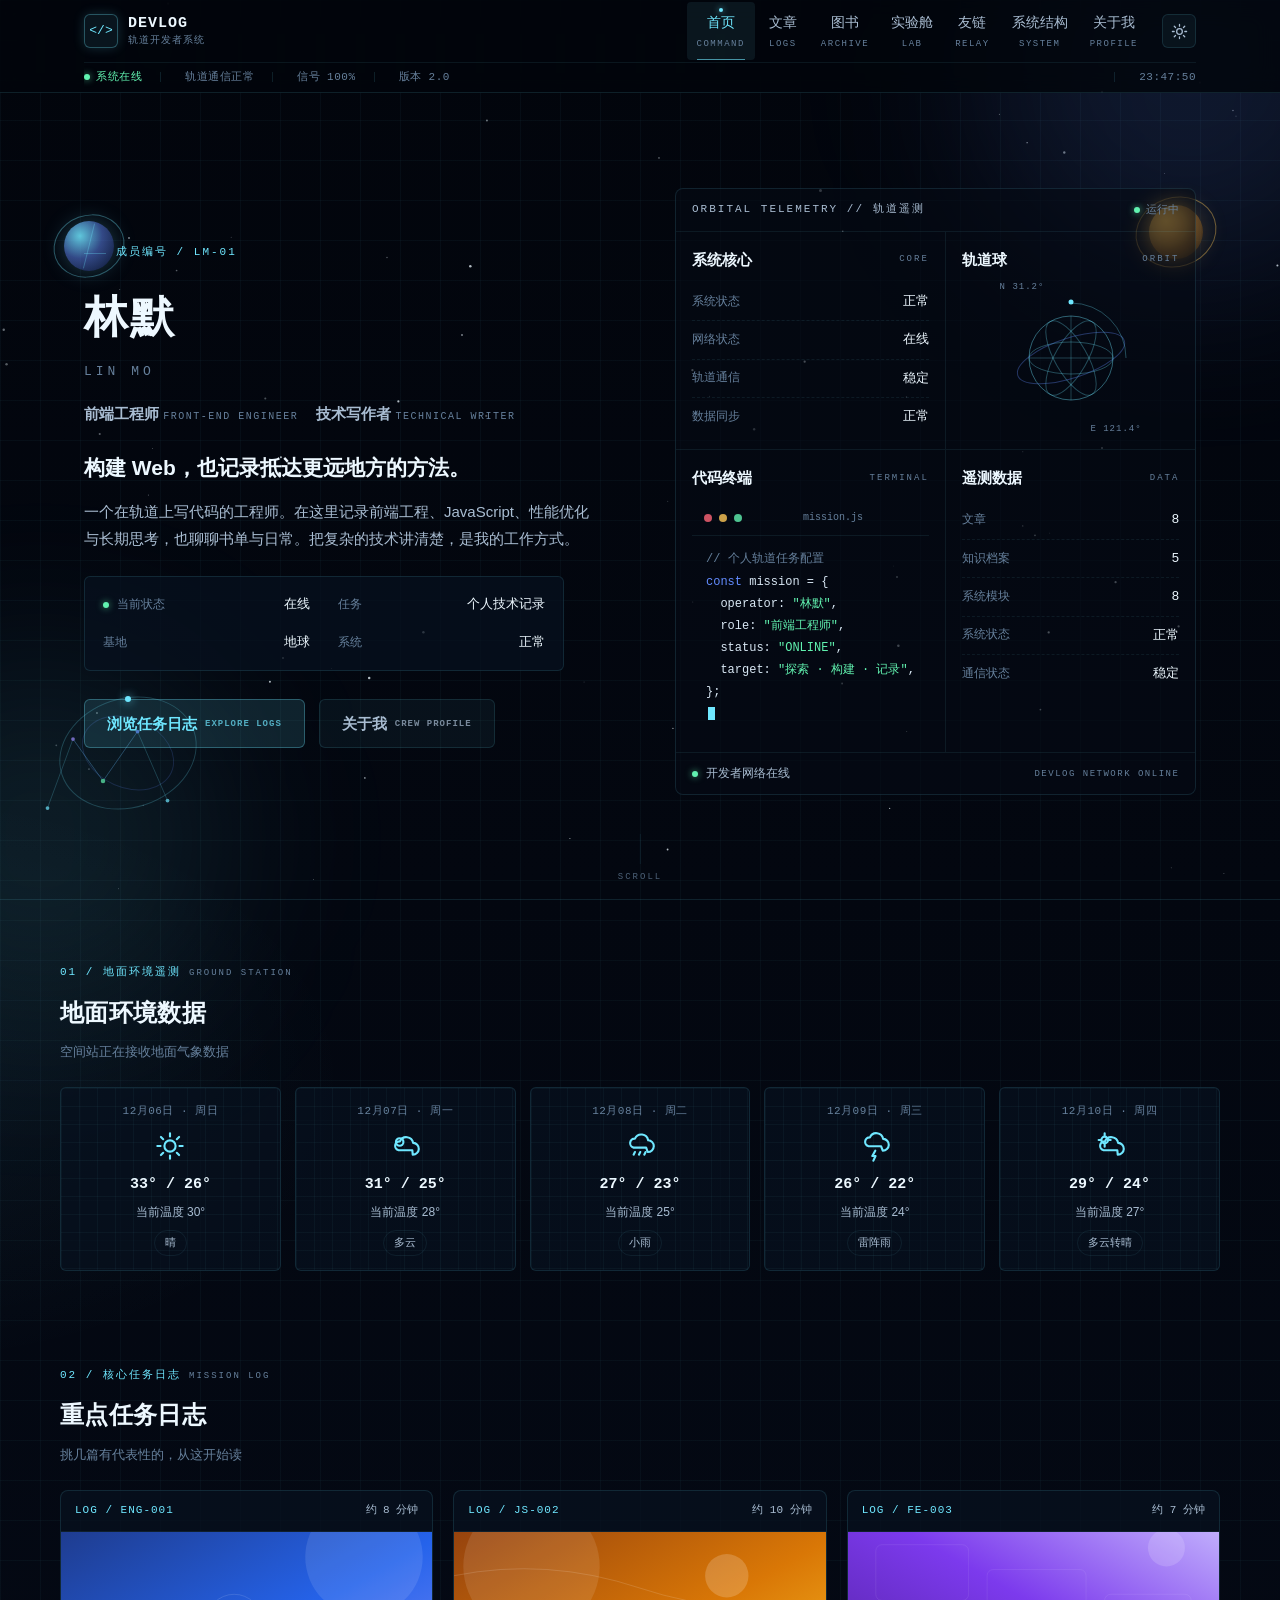
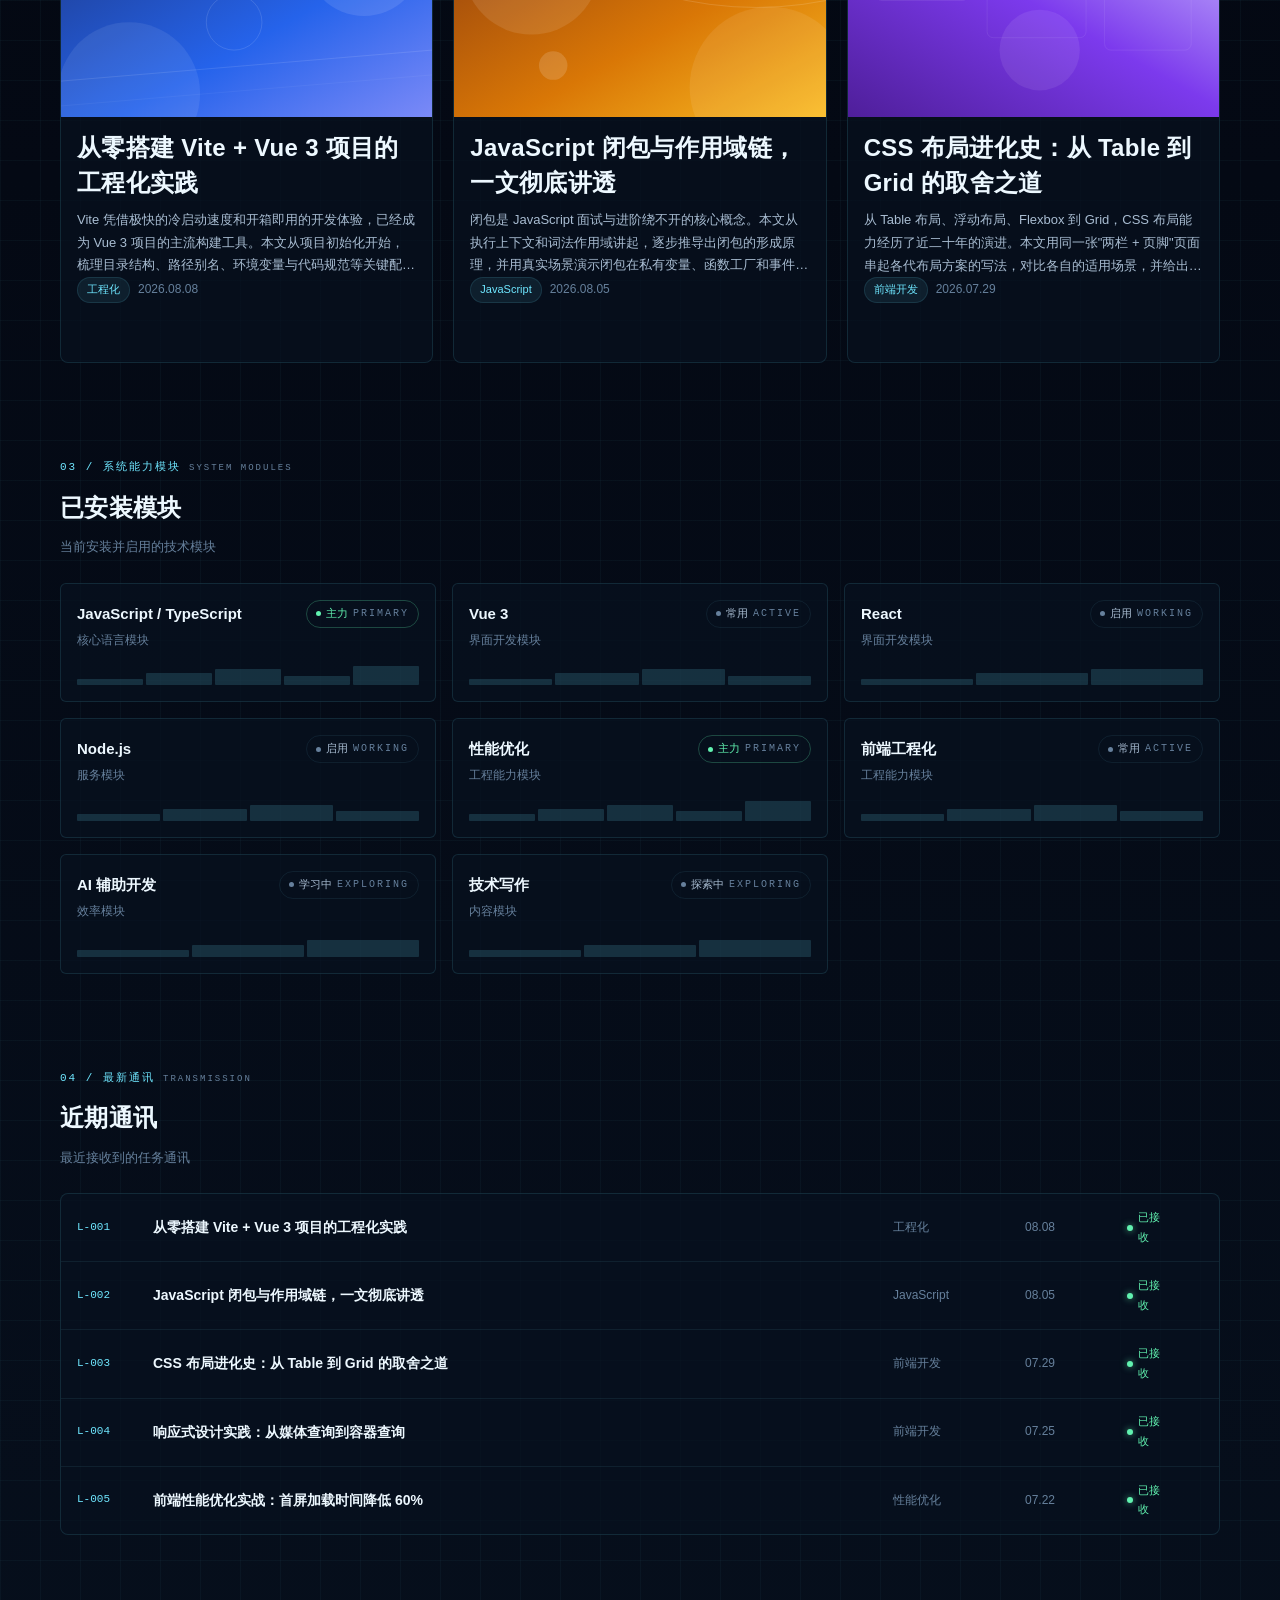
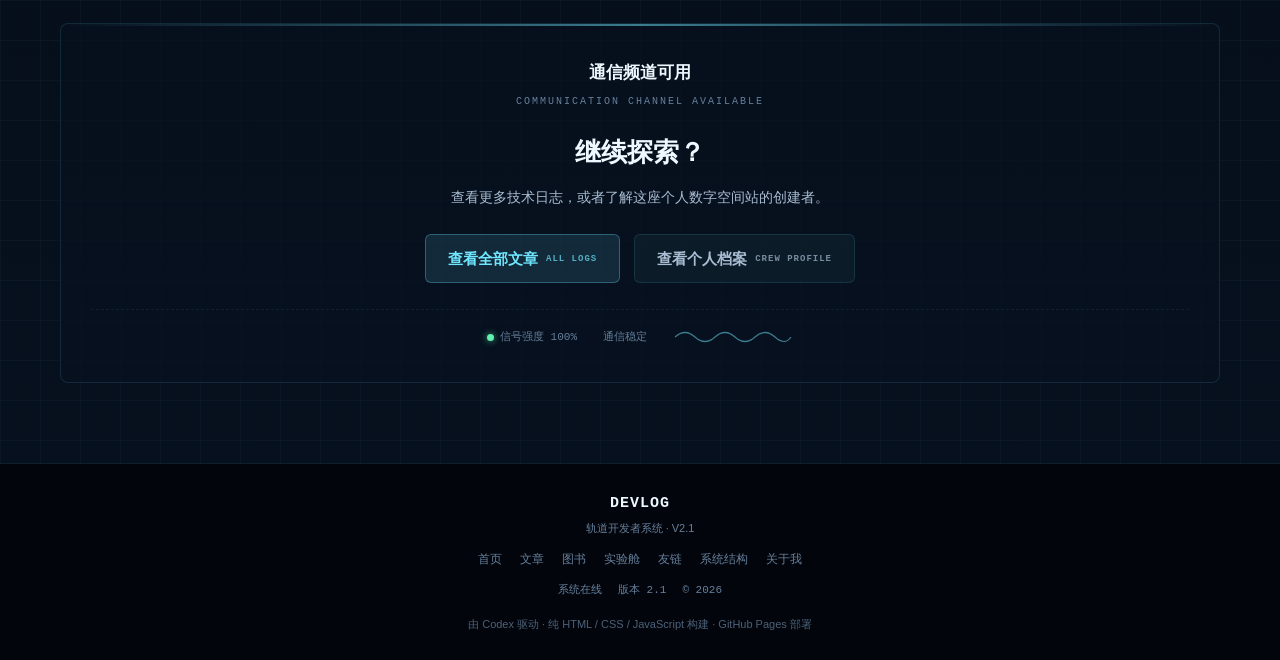
==== commit 90d89b0b: "feat: DEVLOG V2.1 内页信息架构与航天控制系统 UI 深度重构" ====
--- a/index.html
+++ b/index.html
@@ -204,7 +204,7 @@
       <section class="home-section" data-reveal>
         <div class="home-section-head">
           <span class="section-eyebrow">02 / 核心任务日志 <span class="eyebrow-en">MISSION LOG</span></span>
-          <h2>核心任务日志</h2>
+          <h2>重点任务日志</h2>
           <p class="sub">挑几篇有代表性的，从这开始读</p>
         </div>
         <div id="featured-list" class="featured-grid"></div>
@@ -214,7 +214,7 @@
       <section class="home-section" data-reveal>
         <div class="home-section-head">
           <span class="section-eyebrow">03 / 系统能力模块 <span class="eyebrow-en">SYSTEM MODULES</span></span>
-          <h2>系统能力模块</h2>
+          <h2>已安装模块</h2>
           <p class="sub">当前安装并启用的技术模块</p>
         </div>
         <div id="module-list" class="module-grid"></div>
@@ -224,7 +224,7 @@
       <section class="home-section" data-reveal>
         <div class="home-section-head">
           <span class="section-eyebrow">04 / 最新通讯 <span class="eyebrow-en">TRANSMISSION</span></span>
-          <h2>最新通讯</h2>
+          <h2>近期通讯</h2>
           <p class="sub">最近接收到的任务通讯</p>
         </div>
         <div id="transmission-list" class="transmission-wrap"></div>
@@ -252,9 +252,12 @@
   </main>
 
   <footer class="site-footer">
-    <div class="container">
-      <p class="footer-info">© 2026 DEVLOG · 轨道开发者系统 · 建站于 2026 年 8 月</p>
-      <p class="footer-links">
+    <div class="container footer-grid">
+      <div class="footer-brand">
+        <span class="logo-name">DEVLOG</span>
+        <span class="footer-sub">轨道开发者系统 · V2.1</span>
+      </div>
+      <nav class="footer-links" aria-label="页脚导航">
         <a href="index.html">首页</a>
         <a href="articles.html">文章</a>
         <a href="books.html">图书</a>
@@ -262,14 +265,14 @@
         <a href="links.html">友链</a>
         <a href="structure.html">系统结构</a>
         <a href="about.html">关于我</a>
-      </p>
-      <a class="codex-badge" href="https://openai.com/codex/" target="_blank" rel="noopener" aria-label="由 Codex 驱动">
-        <svg viewBox="0 0 24 24" fill="currentColor" aria-hidden="true">
-          <path d="M12 0C12.9 6.4 17.6 11.1 24 12 17.6 12.9 12.9 17.6 12 24 11.1 17.6 6.4 12.9 0 12 6.4 11.1 11.1 6.4 12 0Z"/>
-        </svg>
-        <span>由 Codex 驱动</span>
-      </a>
+      </nav>
+      <div class="footer-status">
+        <span><i class="signal-dot ok"></i>系统在线</span>
+        <span>版本 2.1</span>
+        <span>© 2026</span>
+      </div>
     </div>
+    <p class="footer-codex">由 Codex 驱动 · 纯 HTML / CSS / JavaScript 构建 · GitHub Pages 部署</p>
   </footer>
 
   <button id="back-to-top" class="back-to-top" type="button" aria-label="返回顶部" title="返回顶部">
--- a/css/style.css
+++ b/css/style.css
@@ -1340,11 +1340,11 @@
 /* ---------- 10. 天气遥测（地面环境） ---------- */
 
 .home-section {
-  margin-bottom: 52px;
+  margin-bottom: 88px;
 }
 
 .home-main {
-  padding: 44px 0 64px;
+  padding: 56px 0 80px;
 }
 
 .home-section-head {
@@ -1913,162 +1913,6 @@
   color: var(--cyan);
   border-color: var(--border-strong);
   background: var(--accent-soft);
-}
-
-/* 侧边栏 */
-
-.sidebar {
-  display: flex;
-  flex-direction: column;
-  gap: 16px;
-  position: sticky;
-  top: calc(var(--header-h) + var(--status-h) + 16px);
-}
-
-.widget {
-  padding: 16px;
-}
-
-.widget-title {
-  display: flex;
-  align-items: center;
-  gap: 8px;
-  margin-bottom: 12px;
-  padding-bottom: 8px;
-  border-bottom: 1px solid var(--line);
-  font-size: 14px;
-  font-weight: 700;
-  color: var(--text);
-}
-
-.widget-title::before {
-  content: "";
-  width: 3px;
-  height: 12px;
-  background: var(--cyan);
-}
-
-.profile-card {
-  text-align: center;
-}
-
-.avatar {
-  width: 72px;
-  height: 72px;
-  margin: 0 auto 10px;
-  border-radius: 50%;
-  border: 1px solid var(--border-strong);
-  box-shadow: 0 0 0 4px var(--accent-soft), 0 0 18px rgba(111, 231, 255, 0.2);
-}
-
-.profile-name {
-  font-size: 16px;
-  font-weight: 700;
-  color: var(--text);
-}
-
-.profile-role {
-  margin-top: 3px;
-  font-size: 12px;
-  color: var(--text-3);
-}
-
-.profile-online {
-  display: inline-flex;
-  align-items: center;
-  gap: 6px;
-  margin-top: 8px;
-  font-size: 11px;
-  color: var(--green);
-}
-
-.profile-links {
-  margin-top: 12px;
-  display: flex;
-  justify-content: center;
-  gap: 14px;
-  font-size: 12px;
-}
-
-.category-list {
-  list-style: none;
-  display: flex;
-  flex-direction: column;
-  gap: 2px;
-}
-
-.category-list li a {
-  display: flex;
-  align-items: center;
-  justify-content: space-between;
-  padding: 6px 8px;
-  border-radius: 4px;
-  color: var(--text-2);
-  font-size: 13px;
-  transition: background 0.15s ease, color 0.15s ease;
-}
-
-.category-list li a:hover {
-  background: var(--accent-soft);
-  color: var(--text);
-}
-
-.category-list li a.active {
-  background: var(--accent-soft);
-  color: var(--cyan);
-  font-weight: 600;
-}
-
-.category-list .count {
-  font-size: 11px;
-  color: var(--text-3);
-  background: var(--btn-ghost-bg);
-  border-radius: 999px;
-  padding: 1px 8px;
-}
-
-.recent-list {
-  list-style: none;
-  display: flex;
-  flex-direction: column;
-  gap: 10px;
-}
-
-.recent-list a {
-  display: flex;
-  gap: 10px;
-  align-items: flex-start;
-  color: var(--text-2);
-  font-size: 13px;
-  line-height: 1.5;
-}
-
-.recent-list a:hover {
-  color: var(--cyan);
-}
-
-.recent-thumb {
-  flex: none;
-  width: 44px;
-  height: 44px;
-  border-radius: var(--radius-sm);
-  object-fit: cover;
-  border: 1px solid var(--line);
-}
-
-.recent-title {
-  display: -webkit-box;
-  -webkit-line-clamp: 2;
-  -webkit-box-orient: vertical;
-  overflow: hidden;
-}
-
-.recent-date {
-  display: block;
-  margin-top: 2px;
-  font-family: var(--font-mono);
-  font-size: 10px;
-  color: var(--text-3);
 }
 
 /* ---------- 16. 文章详情 ---------- */
@@ -3374,6 +3218,1162 @@
   transform: none;
 }
 
+/* ---------- V2.1 内页信息架构 ---------- */
+
+/* 页面任务抬头 */
+
+.page-hero {
+  padding: 44px 0 38px;
+  background: var(--titlebar-bg);
+  border-bottom: 1px solid var(--border);
+}
+
+.page-hero-inner {
+  display: flex;
+  align-items: flex-start;
+  justify-content: space-between;
+  gap: 36px;
+}
+
+.page-hero-left h1 {
+  font-size: 30px;
+  color: var(--text);
+}
+
+.page-path {
+  margin-top: 10px;
+  font-family: var(--font-mono);
+  font-size: 11px;
+  letter-spacing: 1px;
+  color: var(--text-3);
+}
+
+.page-hero-stats {
+  display: grid;
+  grid-template-columns: repeat(auto-fit, minmax(96px, 1fr));
+  gap: 10px;
+  min-width: 300px;
+}
+
+.page-hero-stats div {
+  padding: 10px 12px;
+  border: 1px solid var(--border);
+  border-radius: 6px;
+  background: var(--card);
+}
+
+.page-hero-stats dt {
+  font-size: 11px;
+  color: var(--text-3);
+}
+
+.page-hero-stats dd {
+  margin-top: 4px;
+  font-family: var(--font-mono);
+  font-size: 17px;
+  font-weight: 700;
+  color: var(--text);
+}
+
+.page-hero-stats .stat-ok {
+  color: var(--green);
+  font-size: 14px;
+  display: inline-flex;
+  align-items: center;
+  gap: 6px;
+}
+
+/* 日志数据库 / 知识数据库 */
+
+.log-db,
+.kb-db,
+.arch-main,
+.relay-main,
+.profile-main {
+  padding: 34px 0 72px;
+}
+
+.log-console {
+  padding: 14px 16px;
+  margin-bottom: 42px;
+}
+
+.log-console-row {
+  display: flex;
+  align-items: center;
+  gap: 16px;
+  flex-wrap: wrap;
+}
+
+.log-search {
+  flex: 1;
+  min-width: 240px;
+  display: flex;
+  align-items: center;
+  gap: 8px;
+  padding: 9px 12px;
+  border: 1px solid var(--border);
+  border-radius: 6px;
+  background: var(--input-bg);
+}
+
+.log-search svg {
+  width: 16px;
+  height: 16px;
+  color: var(--text-3);
+  flex: none;
+}
+
+.log-search input {
+  flex: 1;
+  min-height: 24px;
+  border: none;
+  outline: none;
+  background: transparent;
+  color: var(--text);
+  font-size: 14px;
+}
+
+.log-search input::placeholder {
+  color: var(--text-3);
+}
+
+.log-sort {
+  display: inline-flex;
+  gap: 6px;
+}
+
+.sort-btn {
+  min-height: 36px;
+  padding: 6px 14px;
+  border: 1px solid var(--border);
+  border-radius: 6px;
+  background: transparent;
+  color: var(--text-2);
+  font-size: 13px;
+  cursor: pointer;
+  transition: color 0.2s ease, border-color 0.2s ease, background 0.2s ease;
+}
+
+.sort-btn.active {
+  color: var(--cyan);
+  border-color: var(--border-strong);
+  background: var(--accent-soft);
+}
+
+.log-count {
+  font-family: var(--font-mono);
+  font-size: 12px;
+  color: var(--text-3);
+  margin-left: auto;
+  white-space: nowrap;
+}
+
+.log-cats {
+  display: flex;
+  flex-wrap: wrap;
+  gap: 8px;
+  margin-top: 12px;
+}
+
+.log-section-title {
+  display: flex;
+  align-items: baseline;
+  gap: 10px;
+  margin-bottom: 16px;
+  font-size: 20px;
+  color: var(--text);
+}
+
+.log-featured-section,
+.log-archive-section {
+  margin-bottom: 46px;
+}
+
+.featured-log {
+  display: grid;
+  grid-template-columns: 55% 45%;
+  border: 1px solid var(--border);
+  border-radius: var(--radius);
+  background: var(--card);
+  overflow: hidden;
+  transition: transform 0.25s ease, border-color 0.25s ease;
+}
+
+.featured-log:hover {
+  transform: translateY(-3px);
+  border-color: var(--border-strong);
+}
+
+.featured-log-cover {
+  position: relative;
+  min-height: 270px;
+}
+
+.featured-log-cover img {
+  position: absolute;
+  inset: 0;
+  width: 100%;
+  height: 100%;
+  object-fit: cover;
+}
+
+.featured-log-cover .mission-id {
+  position: absolute;
+  top: 12px;
+  left: 14px;
+  padding: 3px 10px;
+  background: rgba(2, 5, 12, 0.72);
+  border: 1px solid var(--border-strong);
+  border-radius: 4px;
+}
+
+.featured-log-info {
+  display: flex;
+  flex-direction: column;
+  justify-content: center;
+  padding: 26px 28px;
+}
+
+.featured-log-info h3 {
+  font-size: 21px;
+  margin: 12px 0 10px;
+  line-height: 1.4;
+  color: var(--text);
+}
+
+.featured-log-info p {
+  color: var(--text-2);
+  font-size: 14px;
+  line-height: 1.8;
+}
+
+.featured-log-meta {
+  display: flex;
+  align-items: center;
+  gap: 8px;
+  margin-top: 14px;
+  font-size: 12px;
+  color: var(--text-3);
+}
+
+.log-rows {
+  border: 1px solid var(--border);
+  border-radius: var(--radius);
+  overflow: hidden;
+  background: var(--card);
+}
+
+.log-row {
+  display: grid;
+  grid-template-columns: 84px 1fr 90px;
+  align-items: center;
+  gap: 14px;
+  padding: 15px 18px;
+  border-bottom: 1px solid var(--line);
+  color: var(--text);
+  transition: background 0.2s ease;
+}
+
+.log-row:last-child {
+  border-bottom: none;
+}
+
+.log-row:hover {
+  background: var(--accent-soft);
+}
+
+.log-row-id {
+  font-family: var(--font-mono);
+  font-size: 12px;
+  color: var(--cyan);
+}
+
+.log-row-main {
+  display: flex;
+  flex-direction: column;
+  min-width: 0;
+}
+
+.log-row-title {
+  font-size: 15px;
+  font-weight: 600;
+  color: var(--text);
+}
+
+.log-row-summary {
+  margin-top: 4px;
+  font-size: 13px;
+  color: var(--text-2);
+  overflow: hidden;
+  text-overflow: ellipsis;
+  white-space: nowrap;
+}
+
+.log-row-meta {
+  margin-top: 6px;
+  font-size: 11px;
+  color: var(--text-3);
+  display: flex;
+  align-items: center;
+  gap: 6px;
+  flex-wrap: wrap;
+}
+
+.log-row-open {
+  font-size: 13px;
+  color: var(--cyan);
+  opacity: 0;
+  transform: translateX(4px);
+  transition: opacity 0.2s ease, transform 0.2s ease;
+  text-align: right;
+}
+
+.log-row:hover .log-row-open {
+  opacity: 1;
+  transform: none;
+}
+
+.db-curator {
+  margin-top: 18px;
+  text-align: center;
+  font-size: 12px;
+  color: var(--text-3);
+}
+
+/* 沉浸式阅读器 */
+
+.reader-wrap {
+  padding: 30px 0 72px;
+}
+
+.reader-header {
+  display: grid;
+  grid-template-columns: 1fr auto;
+  gap: 32px;
+  margin-bottom: 26px;
+}
+
+.reader-head-left h1 {
+  font-size: 30px;
+  line-height: 1.4;
+  color: var(--text);
+}
+
+.reader-summary {
+  margin-top: 12px;
+  color: var(--text-2);
+  font-size: 15px;
+  max-width: 640px;
+}
+
+.reader-tags {
+  display: flex;
+  flex-wrap: wrap;
+  gap: 8px;
+  margin-top: 12px;
+}
+
+.reader-data {
+  display: grid;
+  grid-template-columns: repeat(2, minmax(110px, 1fr));
+  gap: 10px 22px;
+  padding: 14px 16px;
+  border: 1px solid var(--border);
+  border-radius: var(--radius-sm);
+  background: var(--card);
+  align-self: start;
+  min-width: 300px;
+}
+
+.reader-data dt {
+  font-size: 11px;
+  color: var(--text-3);
+}
+
+.reader-data dd {
+  margin-top: 3px;
+  font-size: 13px;
+  color: var(--text);
+  display: flex;
+  align-items: center;
+  gap: 6px;
+}
+
+.reader-cover {
+  position: relative;
+  border-radius: var(--radius);
+  overflow: hidden;
+  margin-bottom: 30px;
+  border: 1px solid var(--line);
+}
+
+.reader-cover img {
+  width: 100%;
+  max-height: 420px;
+  object-fit: cover;
+}
+
+.reader-cover::after {
+  content: "";
+  position: absolute;
+  inset: 0;
+  background-image:
+    linear-gradient(rgba(111, 231, 255, 0.05) 1px, transparent 1px),
+    linear-gradient(90deg, rgba(111, 231, 255, 0.05) 1px, transparent 1px);
+  background-size: 34px 34px;
+  pointer-events: none;
+}
+
+.reader-cover figcaption {
+  position: absolute;
+  left: 14px;
+  right: 14px;
+  bottom: 12px;
+  display: flex;
+  justify-content: space-between;
+  font-family: var(--font-mono);
+  font-size: 11px;
+  color: rgba(237, 248, 255, 0.85);
+}
+
+.reader-layout {
+  display: grid;
+  grid-template-columns: minmax(0, 780px) 240px;
+  gap: 44px;
+  justify-content: center;
+  align-items: start;
+}
+
+.reader-body {
+  max-width: 780px;
+  font-size: 17px;
+  line-height: 1.85;
+  color: var(--text-2);
+}
+
+.reader-body h2,
+.reader-body h3 {
+  scroll-margin-top: calc(var(--header-h) + var(--status-h) + 22px);
+  color: var(--text);
+}
+
+.reader-toc {
+  position: sticky;
+  top: calc(var(--header-h) + var(--status-h) + 24px);
+  border-left: 1px solid var(--line);
+  padding-left: 18px;
+}
+
+.reader-toc h3 {
+  font-size: 13px;
+  color: var(--text-3);
+  margin-bottom: 12px;
+  letter-spacing: 1px;
+}
+
+.reader-toc ol {
+  list-style: none;
+}
+
+.reader-toc li {
+  margin: 2px 0;
+}
+
+.reader-toc li.toc-h3 {
+  padding-left: 12px;
+}
+
+.reader-toc a {
+  display: flex;
+  gap: 8px;
+  padding: 5px 8px;
+  border-radius: 4px;
+  font-size: 13px;
+  color: var(--text-3);
+  border-left: 2px solid transparent;
+  transition: color 0.2s ease, background 0.2s ease, border-color 0.2s ease;
+}
+
+.reader-toc a:hover {
+  color: var(--text);
+}
+
+.reader-toc a.active {
+  color: var(--cyan);
+  border-left-color: var(--cyan);
+  background: var(--accent-soft);
+}
+
+.toc-num {
+  font-family: var(--font-mono);
+  font-size: 10px;
+  opacity: 0.7;
+}
+
+.toc-progress {
+  margin-top: 18px;
+  padding-top: 14px;
+  border-top: 1px dashed var(--line);
+  display: flex;
+  justify-content: space-between;
+  font-size: 12px;
+  color: var(--text-3);
+}
+
+.toc-progress b {
+  font-family: var(--font-mono);
+  color: var(--cyan);
+}
+
+.toc-toggle {
+  display: none;
+  min-height: 40px;
+  padding: 8px 16px;
+  border: 1px solid var(--border);
+  border-radius: 6px;
+  background: var(--btn-ghost-bg);
+  color: var(--text-2);
+  font-size: 14px;
+  cursor: pointer;
+  margin-bottom: 14px;
+}
+
+.log-jump {
+  display: grid;
+  grid-template-columns: 1fr 1fr;
+  gap: 14px;
+  margin: 46px 0;
+}
+
+.jump {
+  display: flex;
+  flex-direction: column;
+  gap: 4px;
+  padding: 14px 18px;
+  border: 1px solid var(--border);
+  border-radius: var(--radius-sm);
+  background: var(--card);
+  transition: border-color 0.2s ease, transform 0.2s ease;
+}
+
+.jump:hover {
+  border-color: var(--border-strong);
+  transform: translateY(-2px);
+}
+
+.jump.next {
+  text-align: right;
+}
+
+.jump-label {
+  font-size: 11px;
+  color: var(--text-3);
+}
+
+.jump-id {
+  font-family: var(--font-mono);
+  font-size: 11px;
+  color: var(--cyan);
+}
+
+.jump-title {
+  font-size: 14px;
+  font-weight: 600;
+  color: var(--text);
+}
+
+.related-logs h2 {
+  display: flex;
+  align-items: baseline;
+  gap: 10px;
+  margin-bottom: 16px;
+  font-size: 20px;
+  color: var(--text);
+}
+
+.related-grid {
+  display: grid;
+  grid-template-columns: repeat(3, 1fr);
+  gap: 14px;
+}
+
+.related-card {
+  display: flex;
+  flex-direction: column;
+  gap: 6px;
+  padding: 14px 16px;
+  border: 1px solid var(--border);
+  border-radius: var(--radius-sm);
+  background: var(--card);
+  transition: border-color 0.2s ease, transform 0.2s ease;
+}
+
+.related-card:hover {
+  border-color: var(--border-strong);
+  transform: translateY(-2px);
+}
+
+.related-title {
+  font-size: 14px;
+  font-weight: 600;
+  color: var(--text);
+}
+
+.related-meta {
+  font-size: 11px;
+  color: var(--text-3);
+}
+
+/* 知识档案 */
+
+.book-state {
+  display: inline-flex;
+  align-items: center;
+  gap: 6px;
+  margin-top: 9px;
+  font-size: 12px;
+  color: var(--text-3);
+}
+
+.book-state.archived {
+  color: var(--green);
+}
+
+/* 实验舱 */
+
+.lab-layout {
+  display: grid;
+  grid-template-columns: minmax(0, 68%) minmax(0, 32%);
+  gap: 26px;
+  align-items: start;
+  padding: 34px 0 72px;
+}
+
+.lab-manifest {
+  position: sticky;
+  top: calc(var(--header-h) + var(--status-h) + 24px);
+  padding: 18px;
+}
+
+.manifest-head {
+  display: flex;
+  align-items: baseline;
+  justify-content: space-between;
+  margin-bottom: 14px;
+}
+
+.manifest-stats {
+  display: grid;
+  grid-template-columns: 1fr 1fr;
+  gap: 8px;
+  margin-bottom: 14px;
+}
+
+.manifest-stats span {
+  font-size: 12px;
+  color: var(--text-3);
+  padding: 8px 10px;
+  border: 1px solid var(--line);
+  border-radius: 6px;
+  background: var(--btn-ghost-bg);
+}
+
+.manifest-stats b {
+  display: block;
+  margin-top: 2px;
+  font-family: var(--font-mono);
+  font-size: 14px;
+  color: var(--text);
+}
+
+.manifest-row {
+  display: grid;
+  grid-template-columns: 1fr auto auto auto;
+  align-items: center;
+  gap: 10px;
+  padding: 10px 0;
+  border-bottom: 1px dashed var(--line);
+  font-size: 13px;
+}
+
+.manifest-name {
+  color: var(--text);
+}
+
+.manifest-price,
+.manifest-subtotal {
+  font-family: var(--font-mono);
+  font-size: 12px;
+  color: var(--text-2);
+}
+
+.manifest-subtotal {
+  color: var(--cyan);
+}
+
+.manifest-remove {
+  border: none;
+  background: none;
+  color: var(--text-3);
+  font-size: 15px;
+  cursor: pointer;
+}
+
+.manifest-remove:hover {
+  color: var(--danger);
+}
+
+.qty-control {
+  display: inline-flex;
+  align-items: center;
+  gap: 8px;
+}
+
+.qty-btn {
+  width: 28px;
+  height: 28px;
+  border: 1px solid var(--border);
+  border-radius: 4px;
+  background: transparent;
+  color: var(--text-2);
+  font-size: 14px;
+  cursor: pointer;
+  transition: color 0.2s ease, border-color 0.2s ease;
+}
+
+.qty-btn:hover {
+  color: var(--cyan);
+  border-color: var(--border-strong);
+}
+
+.qty-num {
+  min-width: 20px;
+  text-align: center;
+  font-family: var(--font-mono);
+  font-size: 13px;
+  color: var(--text);
+}
+
+.manifest-foot {
+  margin-top: 14px;
+  padding-top: 14px;
+  border-top: 1px solid var(--border);
+  display: grid;
+  grid-template-columns: 1fr auto;
+  gap: 10px;
+  align-items: center;
+}
+
+.manifest-total-label {
+  font-size: 13px;
+  color: var(--text-3);
+}
+
+.manifest-total {
+  font-family: var(--font-mono);
+  font-size: 20px;
+  color: var(--cyan);
+}
+
+.manifest-foot .btn-primary {
+  grid-column: 1 / -1;
+  width: 100%;
+}
+
+.manifest-empty {
+  padding: 18px 0;
+  text-align: center;
+  font-size: 13px;
+  color: var(--text-3);
+}
+
+.dish-no {
+  display: block;
+  padding: 8px 14px;
+  border-bottom: 1px solid var(--line);
+  font-family: var(--font-mono);
+  font-size: 10px;
+  letter-spacing: 1px;
+  color: var(--text-3);
+}
+
+.supply-bar {
+  display: none;
+}
+
+.supply-sheet {
+  width: min(92vw, 480px);
+  border: 1px solid var(--border-strong);
+  border-radius: var(--radius);
+  background: var(--bg-elevated);
+  color: var(--text);
+  padding: 0;
+}
+
+.supply-sheet::backdrop {
+  background: rgba(2, 5, 12, 0.65);
+}
+
+.sheet-head {
+  display: flex;
+  align-items: center;
+  justify-content: space-between;
+  padding: 14px 18px;
+  border-bottom: 1px solid var(--line);
+}
+
+.sheet-body {
+  max-height: 46vh;
+  overflow-y: auto;
+  padding: 4px 18px;
+}
+
+.sheet-foot {
+  display: flex;
+  align-items: center;
+  gap: 12px;
+  padding: 14px 18px;
+  border-top: 1px solid var(--line);
+}
+
+.sheet-foot b {
+  margin-left: auto;
+  font-family: var(--font-mono);
+  font-size: 18px;
+  color: var(--cyan);
+}
+
+/* 星链中继 */
+
+.relay-network {
+  padding: 18px;
+  margin-bottom: 20px;
+}
+
+.relay-network svg {
+  width: 100%;
+  height: auto;
+  display: block;
+}
+
+.relay-ring {
+  fill: none;
+  stroke: rgba(111, 231, 255, 0.14);
+  stroke-dasharray: 3 5;
+}
+
+.relay-center circle {
+  fill: rgba(111, 231, 255, 0.1);
+  stroke: var(--border-strong);
+}
+
+.relay-center text {
+  fill: var(--text);
+  font-size: 12px;
+  font-weight: 700;
+  text-anchor: middle;
+  font-family: var(--font-mono);
+}
+
+.relay-center .center-sub {
+  fill: var(--text-3);
+  font-size: 9px;
+  font-weight: 400;
+  font-family: var(--font-stack);
+}
+
+.relay-item {
+  cursor: pointer;
+}
+
+.relay-item line {
+  stroke: rgba(111, 231, 255, 0.2);
+  stroke-width: 1;
+  transition: stroke 0.2s ease;
+}
+
+.relay-item circle {
+  fill: var(--bg-elevated);
+  stroke: var(--border-strong);
+  transition: stroke 0.2s ease, fill 0.2s ease;
+}
+
+.relay-item .node-letter {
+  fill: var(--cyan);
+  font-size: 11px;
+  font-weight: 700;
+  font-family: var(--font-mono);
+}
+
+.relay-item .node-label {
+  fill: var(--text-3);
+  font-size: 10px;
+  font-family: var(--font-stack);
+}
+
+.relay-item:hover line,
+.relay-item.active line {
+  stroke: var(--cyan);
+}
+
+.relay-item.active line {
+  stroke-width: 1.4;
+}
+
+.relay-item:hover circle,
+.relay-item.active circle {
+  stroke: var(--cyan);
+}
+
+.relay-item.active circle {
+  fill: rgba(111, 231, 255, 0.12);
+}
+
+.relay-info {
+  padding: 18px;
+  margin-bottom: 36px;
+  max-width: 520px;
+}
+
+.relay-info-body div {
+  display: grid;
+  grid-template-columns: 88px 1fr;
+  gap: 10px;
+  padding: 7px 0;
+  border-bottom: 1px dashed var(--line);
+  font-size: 13px;
+}
+
+.relay-info-body dt {
+  color: var(--text-3);
+  font-size: 12px;
+}
+
+.relay-info-body dd {
+  color: var(--text);
+}
+
+.relay-info .btn {
+  margin-top: 14px;
+}
+
+/* 成员档案 */
+
+.crew-identity {
+  display: grid;
+  grid-template-columns: 240px 1fr;
+  gap: 36px;
+  align-items: center;
+  margin-bottom: 56px;
+}
+
+.crew-avatar-col {
+  text-align: center;
+}
+
+.crew-tag {
+  display: block;
+  margin-top: 14px;
+  font-family: var(--font-mono);
+  font-size: 11px;
+  letter-spacing: 2px;
+  color: var(--cyan);
+}
+
+.profile-section {
+  margin-bottom: 60px;
+}
+
+.timeline {
+  list-style: none;
+  max-width: 760px;
+}
+
+.timeline li {
+  display: grid;
+  grid-template-columns: 130px 1fr;
+  gap: 22px;
+  padding: 14px 0 14px 22px;
+  border-left: 1px solid var(--border);
+  position: relative;
+}
+
+.timeline li::before {
+  content: "";
+  position: absolute;
+  left: -4px;
+  top: 24px;
+  width: 7px;
+  height: 7px;
+  border-radius: 50%;
+  background: var(--cyan);
+  box-shadow: 0 0 8px rgba(111, 231, 255, 0.6);
+}
+
+.tl-year {
+  font-family: var(--font-mono);
+  font-size: 13px;
+  color: var(--cyan);
+  padding-top: 4px;
+}
+
+.tl-body h3 {
+  font-size: 15px;
+  color: var(--text);
+}
+
+.tl-body p {
+  margin-top: 4px;
+  font-size: 13px;
+  color: var(--text-2);
+}
+
+.why-record {
+  display: grid;
+  grid-template-columns: 1fr 1fr;
+  gap: 44px;
+  align-items: center;
+}
+
+.why-quote {
+  font-size: 22px;
+  font-weight: 700;
+  line-height: 1.5;
+  color: var(--text);
+  border-left: 2px solid var(--cyan);
+  padding-left: 18px;
+}
+
+.why-text p {
+  margin: 12px 0;
+  color: var(--text-2);
+  font-size: 15px;
+}
+
+.skill-groups {
+  display: grid;
+  gap: 18px;
+  max-width: 760px;
+}
+
+.skill-group h3 {
+  font-size: 13px;
+  color: var(--text-3);
+  margin-bottom: 8px;
+  font-weight: 600;
+}
+
+.off-duty {
+  display: grid;
+  grid-template-columns: repeat(3, 1fr);
+  gap: 16px;
+}
+
+.off-duty-card {
+  padding: 20px;
+  border: 1px solid var(--border);
+  border-radius: var(--radius-sm);
+  background: var(--card);
+}
+
+.off-duty-icon {
+  font-size: 24px;
+}
+
+.off-duty-card h3 {
+  margin-top: 10px;
+  font-size: 15px;
+  color: var(--text);
+}
+
+.off-duty-card p {
+  margin-top: 6px;
+  font-size: 13px;
+  color: var(--text-2);
+}
+
+.comm-channels {
+  display: grid;
+  grid-template-columns: repeat(2, 1fr);
+  gap: 14px;
+}
+
+.comm-channel {
+  display: flex;
+  flex-direction: column;
+  gap: 4px;
+  padding: 16px 18px;
+  border: 1px solid var(--border);
+  border-radius: var(--radius-sm);
+  background: var(--card);
+  transition: border-color 0.2s ease, transform 0.2s ease;
+}
+
+.comm-channel:hover {
+  border-color: var(--border-strong);
+  transform: translateY(-2px);
+}
+
+.comm-name {
+  font-size: 15px;
+  font-weight: 700;
+  color: var(--text);
+}
+
+.comm-desc {
+  font-size: 12px;
+  color: var(--text-3);
+}
+
+.comm-addr {
+  font-family: var(--font-mono);
+  font-size: 12px;
+  color: var(--cyan);
+}
+
+.comm-go {
+  margin-top: 6px;
+  font-size: 12px;
+  color: var(--cyan);
+}
+
+/* 地面站页脚 */
+
+.footer-grid {
+  display: flex;
+  align-items: center;
+  justify-content: space-between;
+  gap: 24px;
+  flex-wrap: wrap;
+}
+
+.footer-brand {
+  display: flex;
+  flex-direction: column;
+  gap: 2px;
+}
+
+.footer-sub {
+  font-size: 11px;
+  color: var(--text-3);
+}
+
+.footer-status {
+  display: flex;
+  gap: 16px;
+  font-family: var(--font-mono);
+  font-size: 11px;
+  color: var(--text-3);
+}
+
+.footer-codex {
+  margin-top: 14px;
+  font-size: 11px;
+  color: var(--text-3);
+  opacity: 0.75;
+}
+
 /* ---------- 24. 响应式 ---------- */
 
 @media (max-width: 1080px) {
@@ -3486,6 +4486,112 @@
   .tx-date {
     display: none;
   }
+
+  .page-hero-inner {
+    flex-direction: column;
+    gap: 24px;
+  }
+
+  .page-hero-stats {
+    width: 100%;
+    min-width: 0;
+  }
+
+  .featured-log {
+    grid-template-columns: 1fr;
+  }
+
+  .featured-log-cover {
+    min-height: 220px;
+  }
+
+  .reader-header {
+    grid-template-columns: 1fr;
+  }
+
+  .reader-data {
+    min-width: 0;
+  }
+
+  .reader-layout {
+    grid-template-columns: 1fr;
+  }
+
+  .reader-toc {
+    position: static;
+    border-left: none;
+    padding-left: 0;
+    margin-bottom: 26px;
+  }
+
+  .reader-toc nav {
+    display: none;
+  }
+
+  .reader-toc.open nav {
+    display: block;
+  }
+
+  .toc-toggle {
+    display: inline-flex;
+  }
+
+  .lab-layout {
+    grid-template-columns: 1fr;
+  }
+
+  .lab-manifest {
+    display: none;
+  }
+
+  .supply-bar {
+    display: block;
+    position: fixed;
+    left: 0;
+    right: 0;
+    bottom: 0;
+    z-index: 85;
+    padding: 10px 16px calc(10px + env(safe-area-inset-bottom));
+    background: var(--header-bg);
+    backdrop-filter: blur(12px);
+    border-top: 1px solid var(--border);
+  }
+
+  .supply-bar button {
+    width: 100%;
+    min-height: 44px;
+    display: flex;
+    align-items: center;
+    justify-content: space-between;
+    padding: 10px 16px;
+    border: 1px solid var(--border-strong);
+    border-radius: 6px;
+    background: rgba(111, 231, 255, 0.1);
+    color: var(--text);
+    font-size: 14px;
+    cursor: pointer;
+  }
+
+  .supply-bar .bar-en {
+    font-family: var(--font-mono);
+    font-size: 10px;
+    letter-spacing: 1px;
+    color: var(--text-3);
+  }
+
+  .crew-identity {
+    grid-template-columns: 1fr;
+    gap: 24px;
+  }
+
+  .why-record {
+    grid-template-columns: 1fr;
+    gap: 24px;
+  }
+
+  .relay-network {
+    display: none;
+  }
 }
 
 @media (max-width: 640px) {
@@ -3559,6 +4665,82 @@
     text-align: left;
   }
 
+  .log-row {
+    grid-template-columns: 64px 1fr;
+    gap: 10px;
+    padding: 13px 14px;
+  }
+
+  .log-row-open {
+    grid-column: 2;
+    text-align: left;
+    opacity: 1;
+    transform: none;
+  }
+
+  .log-row-summary {
+    white-space: normal;
+    display: -webkit-box;
+    -webkit-line-clamp: 2;
+    -webkit-box-orient: vertical;
+  }
+
+  .log-console-row {
+    gap: 10px;
+  }
+
+  .log-search {
+    width: 100%;
+    flex-basis: 100%;
+  }
+
+  .log-cats {
+    flex-wrap: nowrap;
+    overflow-x: auto;
+    padding-bottom: 4px;
+  }
+
+  .related-grid {
+    grid-template-columns: 1fr;
+  }
+
+  .log-jump {
+    grid-template-columns: 1fr;
+  }
+
+  .jump.next {
+    text-align: left;
+  }
+
+  .reader-body {
+    font-size: 16px;
+  }
+
+  .timeline li {
+    grid-template-columns: 1fr;
+    gap: 4px;
+    padding-left: 16px;
+  }
+
+  .off-duty {
+    grid-template-columns: 1fr;
+  }
+
+  .comm-channels {
+    grid-template-columns: 1fr;
+  }
+
+  .footer-grid {
+    flex-direction: column;
+    gap: 14px;
+    text-align: center;
+  }
+
+  .footer-links {
+    flex-wrap: wrap;
+    justify-content: center;
+  }
+
   .about-card {
     padding: 26px 18px;
   }
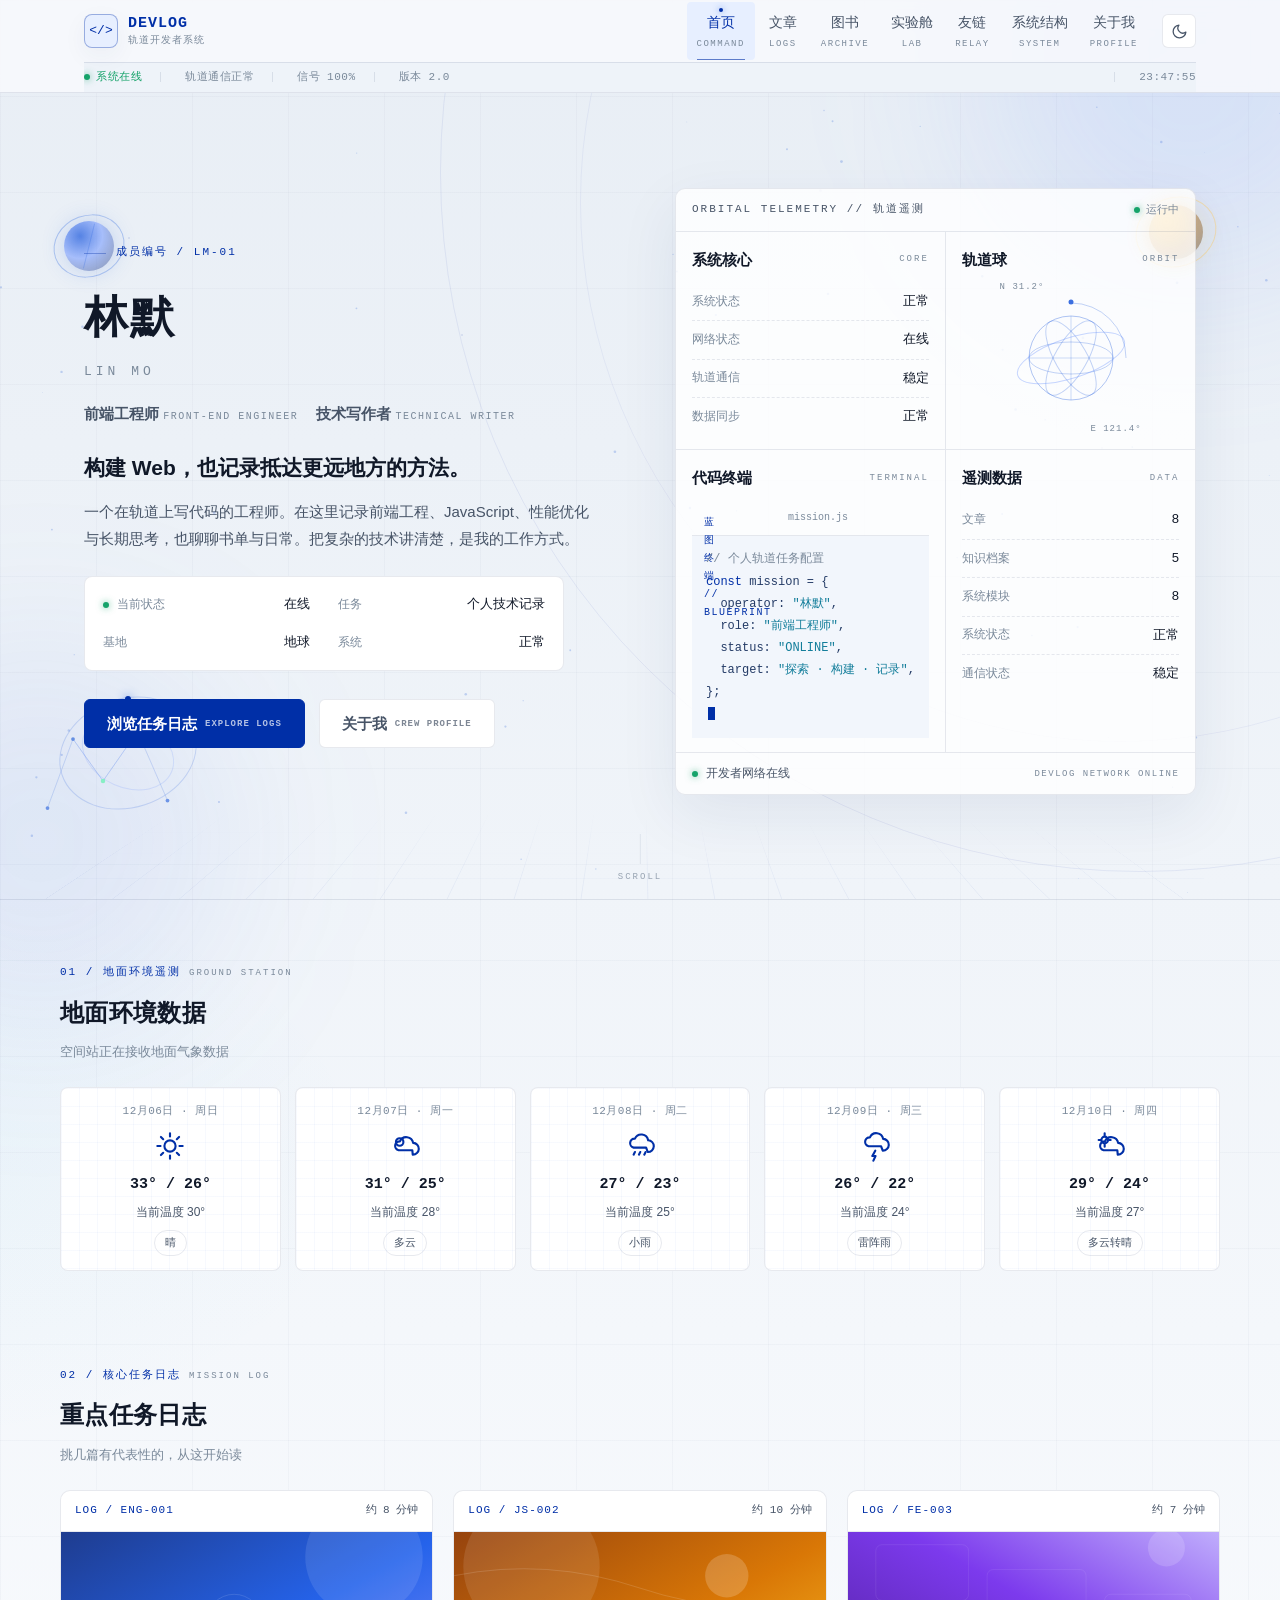
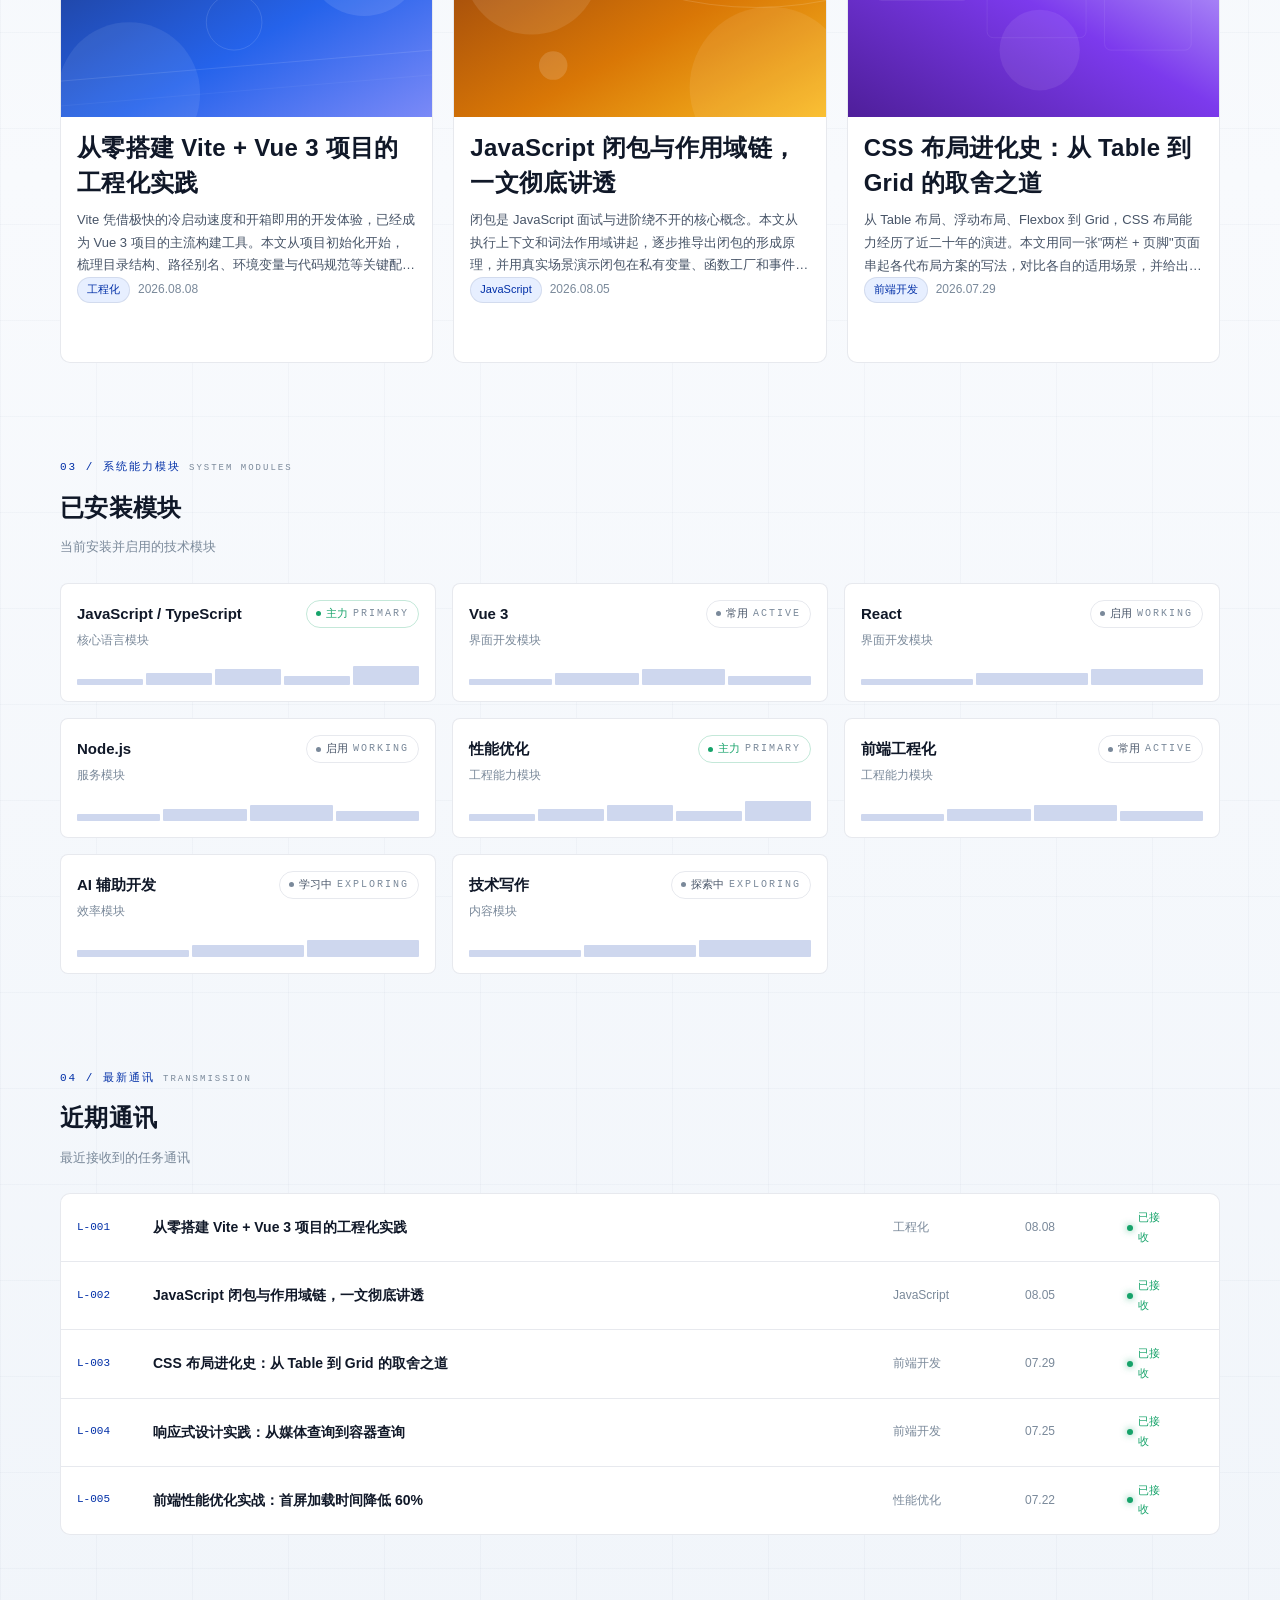
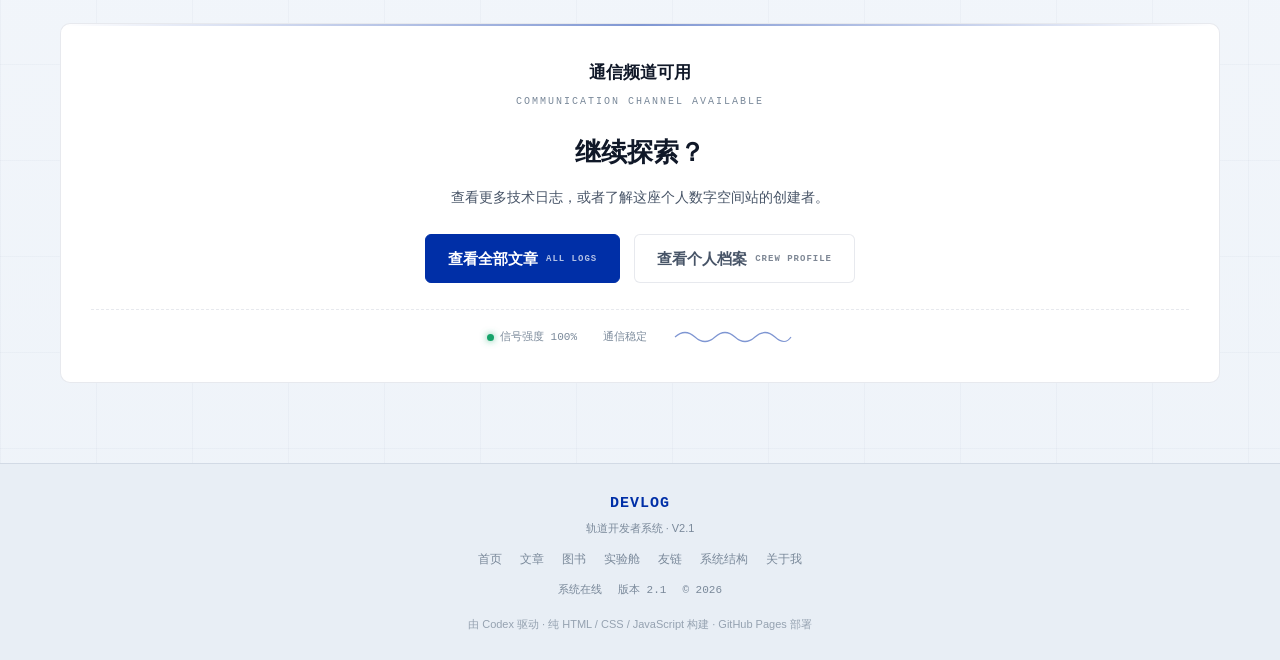
==== commit e14304d8: "feat: DEVLOG V2.2 白昼轨道实验室视觉系统（克莱因蓝浅色主设计）" ====
--- a/index.html
+++ b/index.html
@@ -57,6 +57,21 @@
     <!-- Hero -->
     <section class="hero">
       <div class="hero-space" aria-hidden="true">
+        <span class="mega-orbit"></span>
+        <span class="mega-orbit orbit-2"></span>
+        <svg class="atmosphere" viewBox="0 0 620 420" fill="none" aria-hidden="true">
+          <defs>
+            <linearGradient id="atm" x1="0" y1="0" x2="1" y2="1">
+              <stop offset="0" stop-color="#ffffff" stop-opacity="0"/>
+              <stop offset="0.72" stop-color="#dceaff" stop-opacity="0.6"/>
+              <stop offset="1" stop-color="#002FA7" stop-opacity="0.9"/>
+            </linearGradient>
+          </defs>
+          <path d="M620 420 A620 620 0 0 0 0 420 Z" fill="url(#atm)"/>
+          <path d="M620 420 A620 620 0 0 0 0 420 Z" stroke="#002FA7" stroke-opacity="0.5" stroke-width="1.5"/>
+          <path d="M620 420 A660 660 0 0 0 0 420 Z" stroke="#8fb4ff" stroke-opacity="0.4" stroke-width="1"/>
+        </svg>
+        <span class="hero-mesh"></span>
         <span class="star s1"></span>
         <span class="star s2"></span>
         <span class="star s3"></span>
@@ -70,13 +85,13 @@
           <span class="orbit o2"></span>
           <span class="orbit-track"><i class="orbit-dot"></i></span>
           <svg class="constellation" viewBox="0 0 200 150" fill="none">
-            <path d="M18 128 L52 36 L92 92 L138 26 L178 118" stroke="rgba(111,231,255,0.4)" stroke-width="1"/>
+            <path d="M18 128 L52 36 L92 92 L138 26 L178 118" stroke="rgba(59,111,224,0.4)" stroke-width="1"/>
             <path d="M52 36 L92 92 L138 26" stroke="rgba(99,140,255,0.25)" stroke-width="1"/>
-            <circle cx="18" cy="128" r="2.5" fill="#6fe7ff"/>
-            <circle cx="52" cy="36" r="2.5" fill="#9c8cff"/>
+            <circle cx="18" cy="128" r="2.5" fill="#3b6fe0"/>
+            <circle cx="52" cy="36" r="2.5" fill="#3168d9"/>
             <circle cx="92" cy="92" r="3" fill="#61f2b0"/>
             <circle cx="138" cy="26" r="2.5" fill="#638cff"/>
-            <circle cx="178" cy="118" r="2.5" fill="#6fe7ff"/>
+            <circle cx="178" cy="118" r="2.5" fill="#3b6fe0"/>
           </svg>
         </span>
       </div>
@@ -128,18 +143,18 @@
                 </div>
                 <div class="orbit-globe">
                   <svg viewBox="0 0 150 150" fill="none" aria-hidden="true">
-                    <circle cx="75" cy="75" r="42" stroke="rgba(111,231,255,0.4)" stroke-width="1"/>
-                    <ellipse cx="75" cy="75" rx="42" ry="16" stroke="rgba(111,231,255,0.3)" stroke-width="1"/>
-                    <ellipse cx="75" cy="75" rx="42" ry="16" stroke="rgba(111,231,255,0.3)" stroke-width="1" transform="rotate(60 75 75)"/>
-                    <ellipse cx="75" cy="75" rx="42" ry="16" stroke="rgba(111,231,255,0.3)" stroke-width="1" transform="rotate(-60 75 75)"/>
-                    <path d="M33 75h84M75 33v84" stroke="rgba(111,231,255,0.25)" stroke-width="1"/>
+                    <circle cx="75" cy="75" r="42" stroke="rgba(59,111,224,0.4)" stroke-width="1"/>
+                    <ellipse cx="75" cy="75" rx="42" ry="16" stroke="rgba(59,111,224,0.3)" stroke-width="1"/>
+                    <ellipse cx="75" cy="75" rx="42" ry="16" stroke="rgba(59,111,224,0.3)" stroke-width="1" transform="rotate(60 75 75)"/>
+                    <ellipse cx="75" cy="75" rx="42" ry="16" stroke="rgba(59,111,224,0.3)" stroke-width="1" transform="rotate(-60 75 75)"/>
+                    <path d="M33 75h84M75 33v84" stroke="rgba(59,111,224,0.25)" stroke-width="1"/>
                     <g class="globe-ring">
                       <ellipse cx="75" cy="75" rx="56" ry="20" stroke="rgba(99,140,255,0.35)" stroke-width="1" transform="rotate(-18 75 75)"/>
                     </g>
                     <g class="globe-sat">
-                      <circle cx="75" cy="19" r="2.5" fill="#6fe7ff"/>
+                      <circle cx="75" cy="19" r="2.5" fill="#3b6fe0"/>
                     </g>
-                    <path class="globe-scan" d="M75 20 A55 55 0 0 1 130 75" stroke="rgba(111,231,255,0.3)" stroke-width="1"/>
+                    <path class="globe-scan" d="M75 20 A55 55 0 0 1 130 75" stroke="rgba(59,111,224,0.3)" stroke-width="1"/>
                   </svg>
                   <span class="globe-coords tl">N 31.2°</span>
                   <span class="globe-coords br">E 121.4°</span>
@@ -152,9 +167,7 @@
                 </div>
                 <div class="code-window">
                   <div class="code-window-bar">
-                    <span class="dot-red"></span>
-                    <span class="dot-yellow"></span>
-                    <span class="dot-green"></span>
+                    <span class="term-mode">蓝图终端 // BLUEPRINT</span>
                     <em>mission.js</em>
                   </div>
                   <div class="code-window-body">
--- a/css/style.css
+++ b/css/style.css
@@ -11,56 +11,76 @@
 /* ---------- 1. 全局变量 ---------- */
 
 :root {
-  color-scheme: dark;
-
-  /* 航天深色（默认） */
-  --bg-deep: #02050c;
-  --bg-space: #040914;
-  --bg-panel: #07111f;
-  --bg-elevated: #0a1628;
-  --panel-glass: rgba(8, 19, 34, 0.72);
-  --text: #edf8ff;
-  --text-2: #a9bdd2;
-  --text-3: #66809c;
-  --cyan: #6fe7ff;
-  --blue: #638cff;
-  --purple: #9c8cff;
-  --green: #61f2b0;
-  --warn: #ffc857;
-  --danger: #ff6577;
-  --border: rgba(111, 231, 255, 0.12);
-  --border-strong: rgba(111, 231, 255, 0.3);
-  --line: rgba(111, 231, 255, 0.08);
-  --card: rgba(7, 17, 31, 0.72);
-  --code-bg: #050a14;
+  color-scheme: light;
+
+  /* 白昼轨道实验室（默认主题） */
+  --bg: #f8fafd;
+  --bg-soft: #eef3f9;
+  --bg-cool: #e8eef5;
+  --surface: #ffffff;
+  --surface-muted: #f3f6fa;
+  --surface-glass: rgba(255, 255, 255, 0.82);
+
+  --text: #101828;
+  --text-2: #475467;
+  --text-3: #7a899a;
+
+  --blue-900: #001b66;
+  --blue-800: #00247a;
+  --blue-700: #002fa7;
+  --blue-600: #164bc5;
+  --blue-500: #3168d9;
+  --blue-300: #8fb4ff;
+  --blue-100: #e7efff;
+  --cyan: #39bceb;
+
+  --green: #16a36a;
+  --warn: #d98a00;
+  --danger: #d6455d;
+
+  --line: rgba(20, 45, 90, 0.1);
+  --line-strong: rgba(0, 47, 167, 0.35);
+  --shadow-sm: 0 8px 24px rgba(20, 50, 100, 0.05);
+  --shadow-md: 0 20px 60px rgba(20, 50, 100, 0.08);
 
   /* 兼容旧组件别名 */
-  --accent: var(--cyan);
-  --accent-dark: var(--blue);
-  --accent-soft: rgba(111, 231, 255, 0.08);
-  --accent-soft-border: rgba(111, 231, 255, 0.28);
-  --bg: var(--bg-space);
+  --blue: var(--blue-500);
+  --purple: var(--blue-600);
+  --accent: var(--blue-700);
+  --accent-dark: var(--blue-900);
+  --accent-soft: var(--blue-100);
+  --accent-soft-border: var(--line-strong);
+  --border: var(--line);
+  --border-strong: var(--line-strong);
   --text-soft: var(--text-2);
-  --text-muted: var(--text-2);
-  --text-light: var(--text-3);
-  --card-bg: var(--bg-panel);
-  --card-glass: var(--card);
-  --header-bg: rgba(2, 5, 12, 0.82);
-  --titlebar-bg: linear-gradient(180deg, var(--bg-deep), var(--bg-space));
-  --input-bg: var(--bg-elevated);
-  --btn-ghost-bg: rgba(111, 231, 255, 0.05);
-  --code-inline-bg: rgba(111, 231, 255, 0.08);
-  --table-stripe: rgba(111, 231, 255, 0.04);
-  --scroll-track: var(--bg-panel);
-  --scroll-thumb: #1d3a55;
+  --text-muted: var(--text-3);
+  --text-light: #a8b6c6;
+  --card: var(--surface);
+  --card-bg: var(--surface-muted);
+  --card-glass: var(--surface-glass);
+  --bg-deep: var(--bg-cool);
+  --bg-space: var(--bg);
+  --bg-panel: var(--bg-soft);
+  --bg-elevated: var(--surface);
+  --panel-glass: var(--surface-glass);
+  --header-bg: rgba(248, 250, 253, 0.86);
+  --titlebar-bg: linear-gradient(180deg, #f8fafd, #eef3f9);
+  --input-bg: var(--surface);
+  --btn-ghost-bg: var(--surface);
+  --code-inline-bg: var(--bg-soft);
+  --table-stripe: rgba(20, 45, 90, 0.03);
+  --scroll-track: #eef3f8;
+  --scroll-thumb: #b6c4d6;
+  --code-bg: #0b1626;
   --code-text: #d9e8f5;
 
   --header-h: 62px;
   --status-h: 30px;
-  --radius: 8px;
-  --radius-sm: 6px;
-  --shadow: 0 10px 34px rgba(0, 0, 0, 0.35);
-  --shadow-hover: 0 16px 40px rgba(0, 0, 0, 0.45);
+  --radius: 10px;
+  --radius-sm: 8px;
+  --radius-lg: 12px;
+  --shadow: var(--shadow-md);
+  --shadow-hover: 0 24px 64px rgba(20, 50, 100, 0.12);
   --font-stack: -apple-system, BlinkMacSystemFont, "Segoe UI", "PingFang SC",
     "Hiragino Sans GB", "Microsoft YaHei", "Helvetica Neue", Arial, sans-serif;
   --font-mono: ui-monospace, SFMono-Regular, Consolas, "Courier New", monospace;
@@ -68,40 +88,70 @@
   --line-height: 1.8;
 }
 
-html[data-theme="light"] {
-  color-scheme: light;
-
-  /* 航天实验室白 */
-  --bg-deep: #e8eff6;
-  --bg-space: #f4f8fc;
-  --bg-panel: #eaf1f7;
-  --bg-elevated: #ffffff;
-  --panel-glass: rgba(255, 255, 255, 0.75);
-  --text: #0e2138;
-  --text-2: #3d5770;
-  --text-3: #6c8398;
-  --cyan: #0891b2;
-  --blue: #2563eb;
-  --purple: #7c6cf0;
-  --green: #0e9f6e;
-  --warn: #b45309;
-  --danger: #d92d4a;
-  --border: rgba(8, 55, 90, 0.12);
-  --border-strong: rgba(8, 145, 178, 0.35);
-  --line: rgba(8, 55, 90, 0.08);
-  --card: rgba(255, 255, 255, 0.78);
-  --code-bg: #0b1626;
-
-  --accent-soft: rgba(8, 145, 178, 0.08);
-  --accent-soft-border: rgba(8, 145, 178, 0.3);
-  --header-bg: rgba(244, 248, 252, 0.85);
-  --btn-ghost-bg: rgba(8, 55, 90, 0.04);
-  --code-inline-bg: rgba(8, 55, 90, 0.06);
-  --table-stripe: rgba(8, 55, 90, 0.03);
-  --scroll-track: #e6eef5;
-  --scroll-thumb: #b4c7d8;
-  --shadow: 0 8px 24px rgba(14, 33, 56, 0.08);
-  --shadow-hover: 0 14px 34px rgba(14, 33, 56, 0.13);
+html[data-theme="dark"] {
+  color-scheme: dark;
+
+  /* 深空轨道控制中心（夜间模式） */
+  --bg: #040914;
+  --bg-soft: #07111f;
+  --bg-cool: #0a1628;
+  --surface: #0b1626;
+  --surface-muted: rgba(120, 180, 255, 0.06);
+  --surface-glass: rgba(7, 17, 31, 0.72);
+
+  --text: #e8f1fb;
+  --text-2: #a9bdd2;
+  --text-3: #66809c;
+
+  --blue-900: #001b66;
+  --blue-800: #00247a;
+  --blue-700: #3b6fe0;
+  --blue-600: #5b86e8;
+  --blue-500: #7ba1ef;
+  --blue-300: #9fc0ff;
+  --blue-100: rgba(0, 47, 167, 0.16);
+  --cyan: #39bceb;
+
+  --green: #61f2b0;
+  --warn: #ffc857;
+  --danger: #ff6577;
+
+  --line: rgba(140, 180, 255, 0.12);
+  --line-strong: rgba(140, 180, 255, 0.3);
+  --shadow-sm: 0 8px 24px rgba(0, 0, 0, 0.3);
+  --shadow-md: 0 20px 60px rgba(0, 0, 0, 0.4);
+
+  --blue: var(--blue-500);
+  --purple: var(--blue-600);
+  --accent: var(--blue-700);
+  --accent-dark: var(--blue-500);
+  --accent-soft: var(--blue-100);
+  --accent-soft-border: var(--line-strong);
+  --border: var(--line);
+  --border-strong: var(--line-strong);
+  --text-soft: var(--text-2);
+  --text-muted: var(--text-2);
+  --text-light: #64748b;
+  --card: var(--surface);
+  --card-bg: var(--bg-soft);
+  --card-glass: var(--surface-glass);
+  --bg-deep: #02050c;
+  --bg-space: var(--bg);
+  --bg-panel: var(--bg-soft);
+  --bg-elevated: #0b1626;
+  --panel-glass: var(--surface-glass);
+  --header-bg: rgba(2, 5, 12, 0.82);
+  --titlebar-bg: linear-gradient(180deg, #02050c, #07111f);
+  --input-bg: #0b1626;
+  --btn-ghost-bg: rgba(120, 180, 255, 0.05);
+  --code-inline-bg: rgba(120, 180, 255, 0.08);
+  --table-stripe: rgba(120, 180, 255, 0.04);
+  --scroll-track: #0f172a;
+  --scroll-thumb: #334155;
+  --shadow: var(--shadow-md);
+  --shadow-hover: 0 24px 64px rgba(0, 0, 0, 0.5);
+  --code-bg: #050a14;
+  --code-text: #d9e8f5;
 }
 
 /* ---------- 2. Reset ---------- */
@@ -125,25 +175,25 @@
   font-family: var(--font-stack);
   background-color: var(--bg-space);
   background-image:
-    linear-gradient(rgba(111, 231, 255, 0.035) 1px, transparent 1px),
-    linear-gradient(90deg, rgba(111, 231, 255, 0.035) 1px, transparent 1px),
-    radial-gradient(1000px 620px at 82% -10%, rgba(99, 140, 255, 0.1), transparent 60%),
-    radial-gradient(820px 520px at -8% 28%, rgba(111, 231, 255, 0.06), transparent 55%),
+    linear-gradient(rgba(20, 45, 90, 0.028) 1px, transparent 1px),
+    linear-gradient(90deg, rgba(20, 45, 90, 0.028) 1px, transparent 1px),
+    radial-gradient(1100px 620px at 82% -10%, rgba(0, 47, 167, 0.055), transparent 60%),
+    radial-gradient(860px 520px at -8% 30%, rgba(57, 188, 235, 0.05), transparent 55%),
     linear-gradient(180deg, var(--bg-deep), var(--bg-space) 46%, var(--bg-panel));
-  background-size: 40px 40px, 40px 40px, auto, auto, auto;
+  background-size: 96px 96px, 96px 96px, auto, auto, auto;
   color: var(--text);
   line-height: var(--line-height);
   font-size: 16px;
   -webkit-font-smoothing: antialiased;
 }
 
-html[data-theme="light"] body {
+html[data-theme="dark"] body {
   background-image:
-    linear-gradient(rgba(8, 55, 90, 0.04) 1px, transparent 1px),
-    linear-gradient(90deg, rgba(8, 55, 90, 0.04) 1px, transparent 1px),
-    radial-gradient(1000px 620px at 82% -10%, rgba(37, 99, 235, 0.07), transparent 60%),
-    radial-gradient(820px 520px at -8% 28%, rgba(8, 145, 178, 0.05), transparent 55%),
-    linear-gradient(180deg, #edf3f8, var(--bg-space) 46%, #eaf1f7);
+    linear-gradient(rgba(140, 180, 255, 0.035) 1px, transparent 1px),
+    linear-gradient(90deg, rgba(140, 180, 255, 0.035) 1px, transparent 1px),
+    radial-gradient(1100px 620px at 82% -10%, rgba(59, 111, 224, 0.14), transparent 60%),
+    radial-gradient(860px 520px at -8% 30%, rgba(57, 188, 235, 0.07), transparent 55%),
+    linear-gradient(180deg, var(--bg-deep), var(--bg-space) 46%, var(--bg-panel));
 }
 
 img {
@@ -152,7 +202,7 @@
 }
 
 a {
-  color: var(--cyan);
+  color: var(--accent);
   text-decoration: none;
   transition: color 0.2s ease;
 }
@@ -166,7 +216,7 @@
 }
 
 ::selection {
-  background: rgba(111, 231, 255, 0.22);
+  background: rgba(0, 47, 167, 0.18);
 }
 
 /* ---------- 3. 基础排版 ---------- */
@@ -189,7 +239,7 @@
 }
 
 :focus-visible {
-  outline: 2px solid var(--cyan);
+  outline: 2px solid rgba(0, 47, 167, 0.65);
   outline-offset: 2px;
   border-radius: 2px;
 }
@@ -211,7 +261,7 @@
 }
 
 ::-webkit-scrollbar-thumb:hover {
-  background: var(--cyan);
+  background: var(--blue-700);
 }
 
 /* ---------- 4. 深空背景 ---------- */
@@ -247,7 +297,7 @@
   height: 360px;
   bottom: -120px;
   left: -140px;
-  background: rgba(111, 231, 255, 0.1);
+  background: rgba(59, 111, 224, 0.1);
   animation: orbFloat 36s ease-in-out infinite alternate-reverse;
 }
 
@@ -269,8 +319,8 @@
   height: 2px;
   width: 0%;
   z-index: 120;
-  background: linear-gradient(90deg, var(--cyan), var(--blue));
-  box-shadow: 0 0 8px rgba(111, 231, 255, 0.4);
+  background: linear-gradient(90deg, var(--accent), var(--blue));
+  box-shadow: 0 0 8px rgba(59, 111, 224, 0.4);
   pointer-events: none;
   transition: width 0.1s linear;
 }
@@ -321,10 +371,10 @@
   border: 1px solid var(--border-strong);
   border-radius: var(--radius-sm);
   background: var(--accent-soft);
-  color: var(--cyan);
+  color: var(--accent);
   font-family: var(--font-mono);
   font-size: 13px;
-  box-shadow: 0 0 12px rgba(111, 231, 255, 0.18);
+  box-shadow: var(--shadow-sm);
 }
 
 .logo-text {
@@ -338,7 +388,7 @@
   font-size: 15px;
   font-weight: 700;
   letter-spacing: 1px;
-  color: var(--text);
+  color: var(--blue-700);
 }
 
 .logo-sub {
@@ -388,7 +438,7 @@
 }
 
 .nav-link.active {
-  color: var(--cyan);
+  color: var(--accent);
   background: var(--accent-soft);
 }
 
@@ -399,8 +449,8 @@
   width: 4px;
   height: 4px;
   border-radius: 50%;
-  background: var(--cyan);
-  box-shadow: 0 0 6px rgba(111, 231, 255, 0.8);
+  background: var(--accent);
+  box-shadow: 0 0 6px rgba(59, 111, 224, 0.8);
 }
 
 .nav-link.active::after {
@@ -410,7 +460,7 @@
   right: 10px;
   bottom: 0;
   height: 1px;
-  background: var(--cyan);
+  background: var(--accent);
   opacity: 0.6;
 }
 
@@ -430,7 +480,7 @@
 }
 
 .theme-toggle:hover {
-  color: var(--cyan);
+  color: var(--accent);
   border-color: var(--border-strong);
 }
 
@@ -482,6 +532,7 @@
   display: flex;
   align-items: center;
   gap: 18px;
+  background: var(--bg-soft);
   border-top: 1px solid var(--line);
   font-family: var(--font-mono);
   font-size: 11px;
@@ -515,7 +566,7 @@
 
 .signal-dot.ok {
   background: var(--green);
-  box-shadow: 0 0 7px rgba(97, 242, 176, 0.7);
+  box-shadow: 0 0 7px rgba(22, 163, 106, 0.7);
   animation: signalPulse 2.6s ease-in-out infinite;
 }
 
@@ -602,7 +653,7 @@
   font-family: var(--font-mono);
   font-size: 11px;
   letter-spacing: 1px;
-  color: var(--cyan);
+  color: var(--accent);
 }
 
 .telemetry-label {
@@ -644,7 +695,7 @@
   font-family: var(--font-mono);
   font-size: 11px;
   letter-spacing: 2px;
-  color: var(--cyan);
+  color: var(--accent);
 }
 
 .section-eyebrow .eyebrow-en {
@@ -661,7 +712,7 @@
   right: 0;
   top: -40%;
   height: 40%;
-  background: linear-gradient(180deg, transparent, rgba(111, 231, 255, 0.12), transparent);
+  background: linear-gradient(180deg, transparent, rgba(59, 111, 224, 0.12), transparent);
   pointer-events: none;
   transform: translateY(0);
 }
@@ -700,6 +751,12 @@
   width: 2px;
   height: 2px;
   border-radius: 50%;
+  background: rgba(0, 47, 167, 0.32);
+  opacity: 0.35;
+  animation: none;
+}
+
+html[data-theme="dark"] .star {
   background: var(--text);
   opacity: 0.5;
   animation: twinkle 3.4s ease-in-out infinite;
@@ -781,8 +838,8 @@
   width: 50px;
   height: 50px;
   border-radius: 50%;
-  background: radial-gradient(circle at 32% 30%, rgba(111, 231, 255, 0.85), rgba(99, 140, 255, 0.5) 46%, rgba(20, 40, 90, 0.45));
-  box-shadow: 0 0 22px rgba(111, 231, 255, 0.25);
+  background: radial-gradient(circle at 32% 30%, rgba(59, 111, 224, 0.85), rgba(99, 140, 255, 0.5) 46%, rgba(20, 40, 90, 0.45));
+  box-shadow: 0 0 22px rgba(59, 111, 224, 0.25);
   animation: planetFloat 20s ease-in-out infinite alternate;
 }
 
@@ -790,7 +847,7 @@
   content: "";
   position: absolute;
   inset: -6px -11px;
-  border: 1px solid rgba(111, 231, 255, 0.35);
+  border: 1px solid rgba(59, 111, 224, 0.35);
   border-radius: 50%;
   transform: rotate(-20deg);
 }
@@ -802,7 +859,7 @@
   top: 2px;
   bottom: 2px;
   width: 1px;
-  background: rgba(111, 231, 255, 0.3);
+  background: rgba(59, 111, 224, 0.3);
   transform: translateX(-50%) rotate(14deg);
 }
 
@@ -825,7 +882,7 @@
 
 .orbit {
   position: absolute;
-  border: 1px solid rgba(111, 231, 255, 0.22);
+  border: 1px solid rgba(59, 111, 224, 0.22);
   border-radius: 50%;
 }
 
@@ -856,8 +913,8 @@
   height: 6px;
   margin-left: -3px;
   border-radius: 50%;
-  background: var(--cyan);
-  box-shadow: 0 0 10px rgba(111, 231, 255, 0.9);
+  background: var(--accent);
+  box-shadow: 0 0 10px rgba(59, 111, 224, 0.9);
 }
 
 @keyframes orbitSpin {
@@ -900,7 +957,7 @@
   font-family: var(--font-mono);
   font-size: 11px;
   letter-spacing: 2px;
-  color: var(--cyan);
+  color: var(--accent);
 }
 
 .hero-eyebrow::before {
@@ -1025,15 +1082,15 @@
 }
 
 .btn-primary {
-  background: rgba(111, 231, 255, 0.12);
-  color: var(--cyan);
-  border: 1px solid var(--border-strong);
+  background: var(--blue-700);
+  color: #ffffff;
+  border: 1px solid var(--blue-700);
 }
 
 .btn-primary:hover {
-  background: rgba(111, 231, 255, 0.2);
-  color: var(--text);
-  border-color: var(--cyan);
+  background: var(--blue-800);
+  color: #ffffff;
+  border-color: var(--blue-800);
 }
 
 .btn-ghost {
@@ -1073,7 +1130,7 @@
   top: -6px;
   width: 1px;
   height: 6px;
-  background: var(--cyan);
+  background: var(--accent);
   animation: scrollDot 1.8s ease-in-out infinite;
 }
 
@@ -1100,13 +1157,14 @@
 .telemetry-console {
   border: 1px solid var(--border);
   border-radius: var(--radius);
-  background: rgba(5, 10, 20, 0.6);
+  background: var(--surface-glass);
   backdrop-filter: blur(10px);
   overflow: hidden;
-}
-
-html[data-theme="light"] .telemetry-console {
-  background: rgba(255, 255, 255, 0.72);
+  box-shadow: var(--shadow-md);
+}
+
+html[data-theme="dark"] .telemetry-console {
+  background: rgba(5, 10, 20, 0.6);
 }
 
 .console-head {
@@ -1273,8 +1331,29 @@
   font-family: var(--font-mono);
   font-size: 12px;
   line-height: 1.85;
+  background: #f2f6fc;
+  color: #243b66;
+  overflow-x: auto;
+}
+
+html[data-theme="dark"] .code-window-body {
+  background: var(--code-bg);
   color: var(--code-text);
-  overflow-x: auto;
+}
+
+.telemetry-console .c-keyword {
+  color: var(--blue-700);
+}
+
+.telemetry-console .c-string {
+  color: #127d9a;
+}
+
+.term-mode {
+  font-family: var(--font-mono);
+  font-size: 10px;
+  letter-spacing: 1.5px;
+  color: var(--blue-700);
 }
 
 .code-line {
@@ -1306,7 +1385,7 @@
   width: 7px;
   height: 13px;
   margin-left: 2px;
-  background: var(--cyan);
+  background: var(--accent);
   vertical-align: -2px;
   animation: cursorBlink 1s steps(1) infinite;
 }
@@ -1381,7 +1460,7 @@
 }
 
 .weather-card:hover {
-  transform: translateY(-4px);
+  transform: translateY(-3px);
   border-color: var(--border-strong);
 }
 
@@ -1390,8 +1469,8 @@
   position: absolute;
   inset: 0;
   background-image:
-    linear-gradient(rgba(111, 231, 255, 0.04) 1px, transparent 1px),
-    linear-gradient(90deg, rgba(111, 231, 255, 0.04) 1px, transparent 1px);
+    linear-gradient(rgba(59, 111, 224, 0.04) 1px, transparent 1px),
+    linear-gradient(90deg, rgba(59, 111, 224, 0.04) 1px, transparent 1px);
   background-size: 18px 18px;
   pointer-events: none;
 }
@@ -1411,7 +1490,7 @@
 .weather-icon svg {
   width: 32px;
   height: 32px;
-  color: var(--cyan);
+  color: var(--accent);
   stroke: currentColor;
 }
 
@@ -1458,7 +1537,7 @@
 }
 
 .post-card:hover {
-  transform: translateY(-4px);
+  transform: translateY(-3px);
   border-color: var(--border-strong);
   box-shadow: var(--shadow);
 }
@@ -1519,7 +1598,7 @@
   border: 1px solid var(--border);
   border-radius: 999px;
   font-size: 11px;
-  color: var(--cyan);
+  color: var(--accent);
   background: var(--accent-soft);
 }
 
@@ -1540,7 +1619,7 @@
 }
 
 .card-title a:hover {
-  color: var(--cyan);
+  color: var(--accent);
 }
 
 .card-summary {
@@ -1558,7 +1637,7 @@
   padding-top: 12px;
   font-size: 13px;
   font-weight: 600;
-  color: var(--cyan);
+  color: var(--accent);
   opacity: 0;
   transform: translateY(3px);
   transition: opacity 0.25s ease, transform 0.25s ease;
@@ -1679,7 +1758,7 @@
 
 .module-status.primary {
   color: var(--green);
-  border-color: rgba(97, 242, 176, 0.25);
+  border-color: rgba(22, 163, 106, 0.25);
 }
 
 .module-status.primary .signal-dot {
@@ -1716,7 +1795,7 @@
 .tx-id {
   font-family: var(--font-mono);
   font-size: 11px;
-  color: var(--cyan);
+  color: var(--accent);
 }
 
 .tx-title {
@@ -1751,7 +1830,7 @@
 
 .tx-open {
   font-size: 12px;
-  color: var(--cyan);
+  color: var(--accent);
   opacity: 0;
   transform: translateX(4px);
   transition: opacity 0.2s ease, transform 0.2s ease;
@@ -1781,7 +1860,7 @@
   right: 0;
   top: 0;
   height: 2px;
-  background: linear-gradient(90deg, transparent, var(--cyan), transparent);
+  background: linear-gradient(90deg, transparent, var(--accent), transparent);
   opacity: 0.5;
 }
 
@@ -1842,7 +1921,7 @@
 .comms-wave {
   width: 120px;
   height: 22px;
-  color: var(--cyan);
+  color: var(--accent);
   opacity: 0.5;
 }
 
@@ -1910,7 +1989,7 @@
 
 .filter-chip:hover,
 .filter-chip.active {
-  color: var(--cyan);
+  color: var(--accent);
   border-color: var(--border-strong);
   background: var(--accent-soft);
 }
@@ -1933,7 +2012,7 @@
   font-family: var(--font-mono);
   font-size: 11px;
   letter-spacing: 1.5px;
-  color: var(--cyan);
+  color: var(--accent);
 }
 
 .article-header h1 {
@@ -1999,7 +2078,7 @@
   font-size: 21px;
   margin: 34px 0 14px;
   padding-left: 12px;
-  border-left: 2px solid var(--cyan);
+  border-left: 2px solid var(--accent);
   line-height: 1.4;
 }
 
@@ -2025,7 +2104,7 @@
 .article-body blockquote {
   margin: 20px 0;
   padding: 12px 16px;
-  border-left: 2px solid var(--cyan);
+  border-left: 2px solid var(--accent);
   background: var(--accent-soft);
   color: var(--text-2);
   border-radius: 0 var(--radius-sm) var(--radius-sm) 0;
@@ -2036,7 +2115,7 @@
 }
 
 .article-body a {
-  border-bottom: 1px dashed var(--cyan);
+  border-bottom: 1px dashed var(--accent);
 }
 
 .code-block {
@@ -2052,7 +2131,7 @@
   align-items: center;
   justify-content: space-between;
   padding: 8px 12px;
-  background: rgba(111, 231, 255, 0.05);
+  background: rgba(59, 111, 224, 0.05);
   border-bottom: 1px solid var(--line);
   font-size: 11px;
   color: var(--text-3);
@@ -2076,13 +2155,13 @@
 }
 
 .copy-btn:hover {
-  color: var(--cyan);
+  color: var(--accent);
   border-color: var(--border-strong);
 }
 
 .copy-btn.copied {
   color: var(--green);
-  border-color: rgba(97, 242, 176, 0.4);
+  border-color: rgba(22, 163, 106, 0.4);
 }
 
 .code-block pre {
@@ -2246,7 +2325,7 @@
 }
 
 .book-card:hover {
-  transform: translateY(-4px);
+  transform: translateY(-3px);
   border-color: var(--border-strong);
   box-shadow: var(--shadow);
 }
@@ -2274,7 +2353,7 @@
 }
 
 .book-cover-1 {
-  background: linear-gradient(135deg, rgba(111, 231, 255, 0.18), rgba(8, 24, 44, 0.4));
+  background: linear-gradient(135deg, rgba(59, 111, 224, 0.18), rgba(8, 24, 44, 0.4));
 }
 
 .book-cover-2 {
@@ -2282,7 +2361,7 @@
 }
 
 .book-cover-3 {
-  background: linear-gradient(135deg, rgba(97, 242, 176, 0.16), rgba(8, 24, 44, 0.4));
+  background: linear-gradient(135deg, rgba(22, 163, 106, 0.16), rgba(8, 24, 44, 0.4));
 }
 
 .book-cover-4 {
@@ -2290,7 +2369,7 @@
 }
 
 .book-cover-5 {
-  background: linear-gradient(135deg, rgba(156, 140, 255, 0.18), rgba(8, 24, 44, 0.4));
+  background: linear-gradient(135deg, rgba(0, 47, 167, 0.18), rgba(8, 24, 44, 0.4));
 }
 
 html[data-theme="light"] .book-cover-1 {
@@ -2318,7 +2397,7 @@
   font-size: 26px;
   font-weight: 700;
   letter-spacing: 3px;
-  color: var(--cyan);
+  color: var(--accent);
 }
 
 .book-body {
@@ -2364,7 +2443,7 @@
   padding: 6px 14px;
   font-size: 12px;
   font-weight: 600;
-  color: var(--cyan);
+  color: var(--accent);
   background: var(--btn-ghost-bg);
   border: 1px solid var(--border);
   border-radius: 6px;
@@ -2378,8 +2457,8 @@
 
 .fav-btn.faved {
   color: var(--green);
-  border-color: rgba(97, 242, 176, 0.35);
-  background: rgba(97, 242, 176, 0.08);
+  border-color: rgba(22, 163, 106, 0.35);
+  background: rgba(22, 163, 106, 0.08);
 }
 
 /* ---------- 18. 实验舱（点餐） ---------- */
@@ -2402,7 +2481,7 @@
 }
 
 .dish-card:hover {
-  transform: translateY(-4px);
+  transform: translateY(-3px);
   border-color: var(--border-strong);
   box-shadow: var(--shadow);
 }
@@ -2460,8 +2539,8 @@
   min-height: 38px;
   padding: 7px 14px;
   border-radius: 6px;
-  background: rgba(111, 231, 255, 0.1);
-  color: var(--cyan);
+  background: rgba(59, 111, 224, 0.1);
+  color: var(--accent);
   border: 1px solid var(--border-strong);
   font-size: 12px;
   font-weight: 600;
@@ -2470,7 +2549,7 @@
 }
 
 .add-btn:hover {
-  background: rgba(111, 231, 255, 0.18);
+  background: rgba(59, 111, 224, 0.18);
   color: var(--text);
 }
 
@@ -2548,7 +2627,7 @@
 }
 
 .order-total {
-  color: var(--cyan);
+  color: var(--accent);
   font-size: 16px;
 }
 
@@ -2612,7 +2691,7 @@
 }
 
 .link-card:hover {
-  transform: translateY(-4px);
+  transform: translateY(-3px);
   border-color: var(--border-strong);
   box-shadow: var(--shadow);
 }
@@ -2671,7 +2750,7 @@
 
 .link-domain {
   font-family: var(--font-mono);
-  color: var(--cyan);
+  color: var(--accent);
 }
 
 .link-type {
@@ -2685,7 +2764,7 @@
 .link-open {
   margin-top: 8px;
   font-size: 12px;
-  color: var(--cyan);
+  color: var(--accent);
   opacity: 0;
   transform: translateY(3px);
   transition: opacity 0.25s ease, transform 0.25s ease;
@@ -2724,8 +2803,7 @@
 }
 
 .doc-tree .tree-icon {
-  margin-right: 6px;
-  opacity: 0.8;
+  display: none;
 }
 
 .doc-tree .note {
@@ -2752,7 +2830,7 @@
 
 .doc-table th {
   background: var(--accent-soft);
-  color: var(--cyan);
+  color: var(--accent);
   font-weight: 600;
   font-size: 12px;
 }
@@ -2854,7 +2932,7 @@
   height: 100%;
   border-radius: 50%;
   border: 1px solid var(--border-strong);
-  box-shadow: 0 0 24px rgba(111, 231, 255, 0.18);
+  box-shadow: 0 0 24px rgba(59, 111, 224, 0.18);
 }
 
 .about-name {
@@ -2872,7 +2950,7 @@
 
 .about-role {
   margin-top: 6px;
-  color: var(--cyan);
+  color: var(--accent);
   font-size: 14px;
 }
 
@@ -2957,14 +3035,14 @@
 }
 
 .contact-list a:hover {
-  color: var(--cyan);
+  color: var(--accent);
 }
 
 .contact-icon {
   flex: none;
   width: 20px;
   height: 20px;
-  color: var(--cyan);
+  color: var(--accent);
 }
 
 .contact-icon svg {
@@ -3152,7 +3230,7 @@
 }
 
 .footer-links a:hover {
-  color: var(--cyan);
+  color: var(--accent);
 }
 
 .codex-badge {
@@ -3168,7 +3246,7 @@
 }
 
 .codex-badge:hover {
-  color: var(--cyan);
+  color: var(--accent);
   border-color: var(--border-strong);
 }
 
@@ -3187,7 +3265,7 @@
   border: 1px solid var(--border-strong);
   border-radius: 6px;
   background: var(--card);
-  color: var(--cyan);
+  color: var(--accent);
   cursor: pointer;
   display: inline-flex;
   align-items: center;
@@ -3209,7 +3287,7 @@
 }
 
 .back-to-top:hover {
-  border-color: var(--cyan);
+  border-color: var(--accent);
 }
 
 .back-to-top.visible {
@@ -3225,7 +3303,44 @@
 .page-hero {
   padding: 44px 0 38px;
   background: var(--titlebar-bg);
-  border-bottom: 1px solid var(--border);
+  border-bottom: 1px solid var(--blue-700);
+}
+
+.page-hero-left {
+  position: relative;
+}
+
+.page-hero-left::before {
+  content: attr(data-module);
+  position: absolute;
+  top: -38px;
+  left: -12px;
+  z-index: 0;
+  font-family: var(--font-mono);
+  font-size: 150px;
+  font-weight: 600;
+  line-height: 1;
+  color: rgba(0, 47, 167, 0.055);
+  pointer-events: none;
+  user-select: none;
+}
+
+.page-hero-left > * {
+  position: relative;
+}
+
+.page-hero-stats div {
+  padding: 4px 0;
+  border: none;
+  background: transparent;
+}
+
+.page-hero-stats dd {
+  color: var(--blue-700);
+}
+
+.page-hero-stats .stat-ok {
+  color: var(--green);
 }
 
 .page-hero-inner {
@@ -3356,7 +3471,7 @@
 }
 
 .sort-btn.active {
-  color: var(--cyan);
+  color: var(--accent);
   border-color: var(--border-strong);
   background: var(--accent-soft);
 }
@@ -3470,6 +3585,7 @@
   align-items: center;
   gap: 14px;
   padding: 15px 18px;
+  border-left: 2px solid transparent;
   border-bottom: 1px solid var(--line);
   color: var(--text);
   transition: background 0.2s ease;
@@ -3480,13 +3596,18 @@
 }
 
 .log-row:hover {
+  background: #f1f5ff;
+  border-left-color: var(--blue-700);
+}
+
+html[data-theme="dark"] .log-row:hover {
   background: var(--accent-soft);
 }
 
 .log-row-id {
   font-family: var(--font-mono);
   font-size: 12px;
-  color: var(--cyan);
+  color: var(--accent);
 }
 
 .log-row-main {
@@ -3522,7 +3643,7 @@
 
 .log-row-open {
   font-size: 13px;
-  color: var(--cyan);
+  color: var(--accent);
   opacity: 0;
   transform: translateX(4px);
   transition: opacity 0.2s ease, transform 0.2s ease;
@@ -3619,8 +3740,8 @@
   position: absolute;
   inset: 0;
   background-image:
-    linear-gradient(rgba(111, 231, 255, 0.05) 1px, transparent 1px),
-    linear-gradient(90deg, rgba(111, 231, 255, 0.05) 1px, transparent 1px);
+    linear-gradient(rgba(59, 111, 224, 0.05) 1px, transparent 1px),
+    linear-gradient(90deg, rgba(59, 111, 224, 0.05) 1px, transparent 1px);
   background-size: 34px 34px;
   pointer-events: none;
 }
@@ -3650,6 +3771,9 @@
   font-size: 17px;
   line-height: 1.85;
   color: var(--text-2);
+  background: var(--surface);
+  border-radius: var(--radius-lg);
+  padding: 4px 28px 10px;
 }
 
 .reader-body h2,
@@ -3700,8 +3824,8 @@
 }
 
 .reader-toc a.active {
-  color: var(--cyan);
-  border-left-color: var(--cyan);
+  color: var(--accent);
+  border-left-color: var(--accent);
   background: var(--accent-soft);
 }
 
@@ -3723,7 +3847,7 @@
 
 .toc-progress b {
   font-family: var(--font-mono);
-  color: var(--cyan);
+  color: var(--accent);
 }
 
 .toc-toggle {
@@ -3774,7 +3898,7 @@
 .jump-id {
   font-family: var(--font-mono);
   font-size: 11px;
-  color: var(--cyan);
+  color: var(--accent);
 }
 
 .jump-title {
@@ -3909,7 +4033,7 @@
 }
 
 .manifest-subtotal {
-  color: var(--cyan);
+  color: var(--accent);
 }
 
 .manifest-remove {
@@ -3943,7 +4067,7 @@
 }
 
 .qty-btn:hover {
-  color: var(--cyan);
+  color: var(--accent);
   border-color: var(--border-strong);
 }
 
@@ -3973,7 +4097,7 @@
 .manifest-total {
   font-family: var(--font-mono);
   font-size: 20px;
-  color: var(--cyan);
+  color: var(--accent);
 }
 
 .manifest-foot .btn-primary {
@@ -4041,7 +4165,7 @@
   margin-left: auto;
   font-family: var(--font-mono);
   font-size: 18px;
-  color: var(--cyan);
+  color: var(--accent);
 }
 
 /* 星链中继 */
@@ -4059,12 +4183,12 @@
 
 .relay-ring {
   fill: none;
-  stroke: rgba(111, 231, 255, 0.14);
+  stroke: rgba(59, 111, 224, 0.14);
   stroke-dasharray: 3 5;
 }
 
 .relay-center circle {
-  fill: rgba(111, 231, 255, 0.1);
+  fill: rgba(59, 111, 224, 0.1);
   stroke: var(--border-strong);
 }
 
@@ -4088,7 +4212,7 @@
 }
 
 .relay-item line {
-  stroke: rgba(111, 231, 255, 0.2);
+  stroke: rgba(59, 111, 224, 0.2);
   stroke-width: 1;
   transition: stroke 0.2s ease;
 }
@@ -4100,7 +4224,7 @@
 }
 
 .relay-item .node-letter {
-  fill: var(--cyan);
+  fill: var(--accent);
   font-size: 11px;
   font-weight: 700;
   font-family: var(--font-mono);
@@ -4114,7 +4238,7 @@
 
 .relay-item:hover line,
 .relay-item.active line {
-  stroke: var(--cyan);
+  stroke: var(--accent);
 }
 
 .relay-item.active line {
@@ -4123,11 +4247,11 @@
 
 .relay-item:hover circle,
 .relay-item.active circle {
-  stroke: var(--cyan);
+  stroke: var(--accent);
 }
 
 .relay-item.active circle {
-  fill: rgba(111, 231, 255, 0.12);
+  fill: rgba(59, 111, 224, 0.12);
 }
 
 .relay-info {
@@ -4178,7 +4302,7 @@
   font-family: var(--font-mono);
   font-size: 11px;
   letter-spacing: 2px;
-  color: var(--cyan);
+  color: var(--accent);
 }
 
 .profile-section {
@@ -4207,14 +4331,14 @@
   width: 7px;
   height: 7px;
   border-radius: 50%;
-  background: var(--cyan);
-  box-shadow: 0 0 8px rgba(111, 231, 255, 0.6);
+  background: var(--accent);
+  box-shadow: 0 0 8px rgba(59, 111, 224, 0.6);
 }
 
 .tl-year {
   font-family: var(--font-mono);
   font-size: 13px;
-  color: var(--cyan);
+  color: var(--accent);
   padding-top: 4px;
 }
 
@@ -4241,7 +4365,7 @@
   font-weight: 700;
   line-height: 1.5;
   color: var(--text);
-  border-left: 2px solid var(--cyan);
+  border-left: 2px solid var(--accent);
   padding-left: 18px;
 }
 
@@ -4278,7 +4402,15 @@
 }
 
 .off-duty-icon {
-  font-size: 24px;
+  display: inline-flex;
+  width: 28px;
+  height: 28px;
+  color: var(--blue-700);
+}
+
+.off-duty-icon svg {
+  width: 100%;
+  height: 100%;
 }
 
 .off-duty-card h3 {
@@ -4329,13 +4461,13 @@
 .comm-addr {
   font-family: var(--font-mono);
   font-size: 12px;
-  color: var(--cyan);
+  color: var(--accent);
 }
 
 .comm-go {
   margin-top: 6px;
   font-size: 12px;
-  color: var(--cyan);
+  color: var(--accent);
 }
 
 /* 地面站页脚 */
@@ -4372,6 +4504,82 @@
   font-size: 11px;
   color: var(--text-3);
   opacity: 0.75;
+}
+
+/* ---------- V2.2 白昼轨道实验室空间组件 ---------- */
+
+.mega-orbit {
+  position: absolute;
+  width: 1400px;
+  height: 1400px;
+  border: 1px solid rgba(0, 47, 167, 0.07);
+  border-radius: 50%;
+  right: -560px;
+  top: -620px;
+  pointer-events: none;
+}
+
+.mega-orbit.orbit-2 {
+  width: 1080px;
+  height: 1080px;
+  border-color: rgba(0, 47, 167, 0.05);
+  right: -380px;
+  top: -430px;
+}
+
+html[data-theme="dark"] .mega-orbit {
+  border-color: rgba(140, 180, 255, 0.08);
+}
+
+.atmosphere {
+  position: absolute;
+  right: -170px;
+  bottom: -190px;
+  width: 640px;
+  height: auto;
+  pointer-events: none;
+  opacity: 0.9;
+}
+
+html[data-theme="dark"] .atmosphere {
+  opacity: 0.4;
+}
+
+.hero-mesh {
+  position: absolute;
+  left: 0;
+  right: 0;
+  bottom: -30px;
+  height: 42%;
+  background-image:
+    linear-gradient(rgba(0, 47, 167, 0.05) 1px, transparent 1px),
+    linear-gradient(90deg, rgba(0, 47, 167, 0.05) 1px, transparent 1px);
+  background-size: 72px 72px;
+  transform: perspective(800px) rotateX(62deg);
+  transform-origin: bottom center;
+  -webkit-mask-image: linear-gradient(180deg, transparent, #000 72%);
+  mask-image: linear-gradient(180deg, transparent, #000 72%);
+  pointer-events: none;
+}
+
+html[data-theme="dark"] .hero-mesh {
+  opacity: 0.4;
+}
+
+.hero-chip {
+  display: inline-flex;
+  align-items: center;
+  gap: 8px;
+  margin-top: 14px;
+  padding: 6px 14px;
+  border: 1px solid var(--border);
+  border-radius: 999px;
+  background: var(--surface);
+  font-family: var(--font-mono);
+  font-size: 11px;
+  letter-spacing: 1.5px;
+  color: var(--blue-700);
+  box-shadow: var(--shadow-sm);
 }
 
 /* ---------- 24. 响应式 ---------- */
@@ -4437,7 +4645,7 @@
   }
 
   .mobile-menu a.active {
-    color: var(--cyan);
+    color: var(--accent);
   }
 
   .hero-inner {
@@ -4566,7 +4774,7 @@
     padding: 10px 16px;
     border: 1px solid var(--border-strong);
     border-radius: 6px;
-    background: rgba(111, 231, 255, 0.1);
+    background: rgba(59, 111, 224, 0.1);
     color: var(--text);
     font-size: 14px;
     cursor: pointer;
